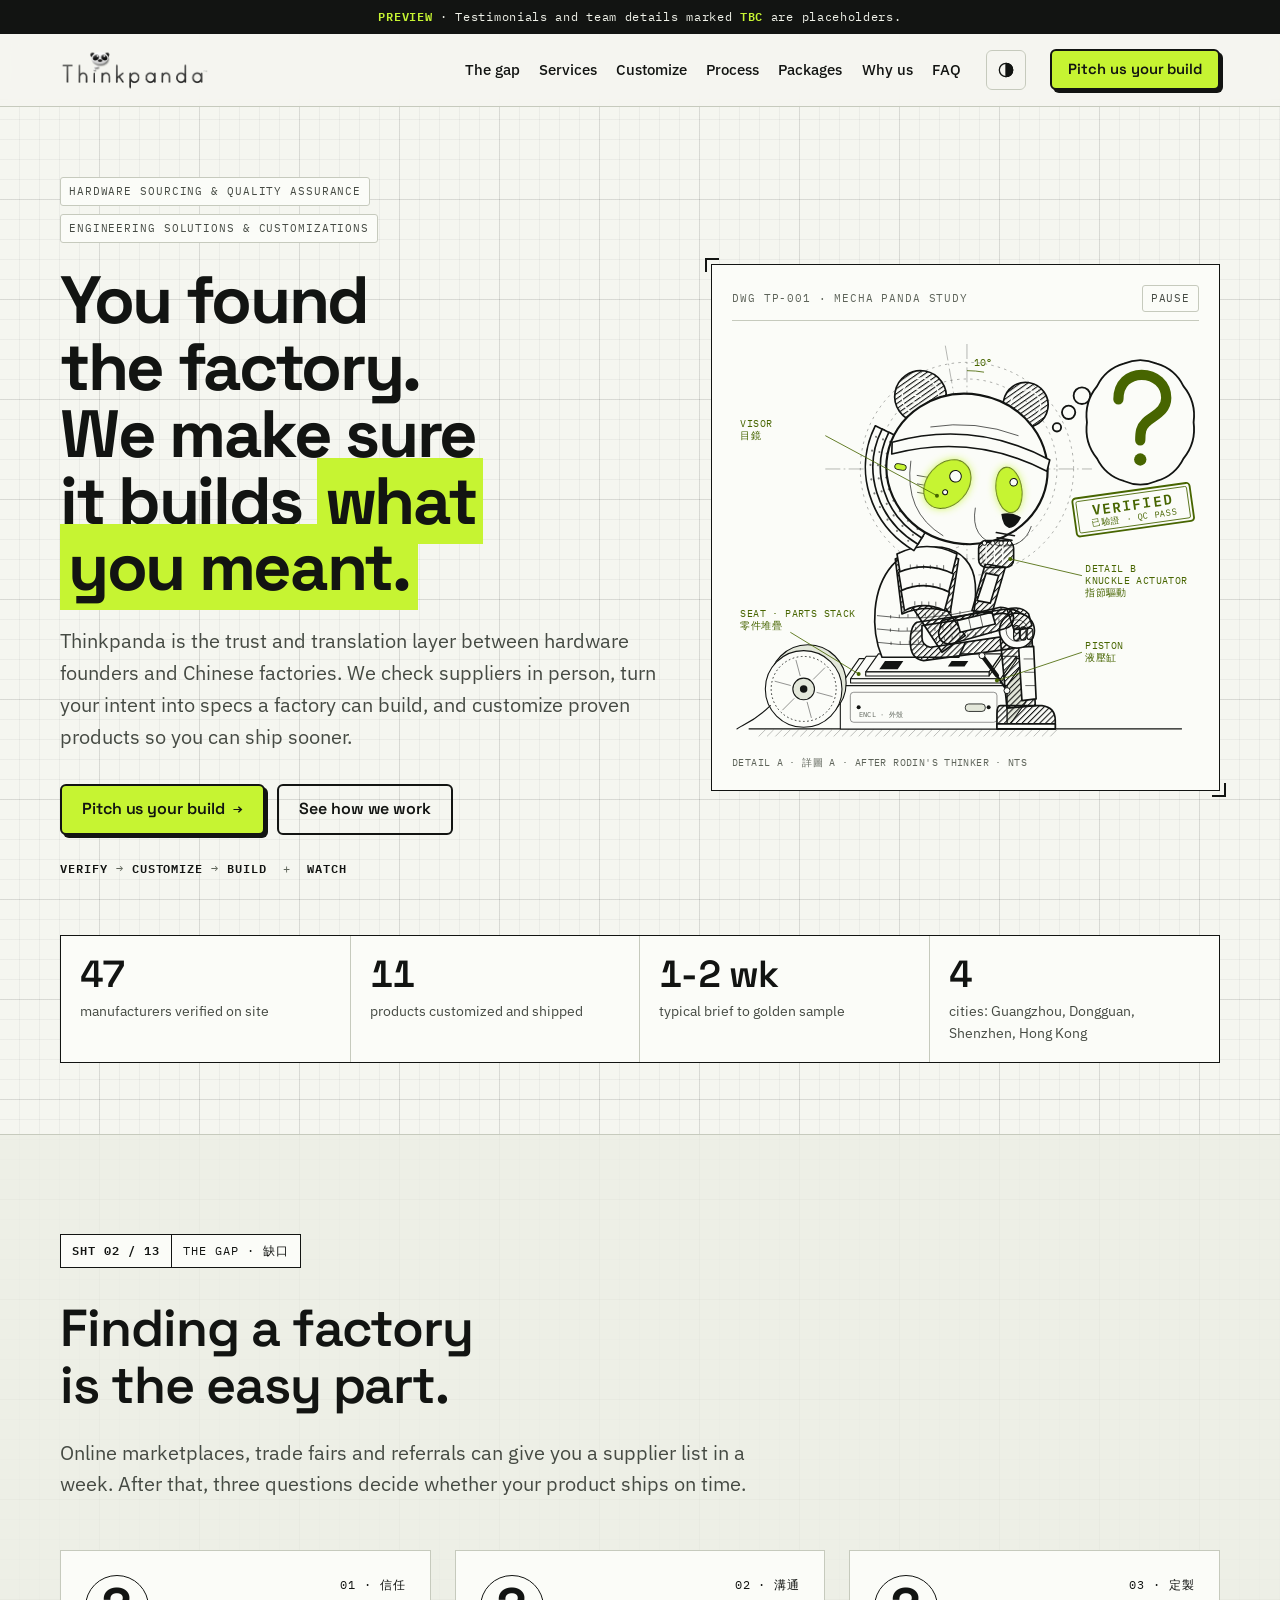
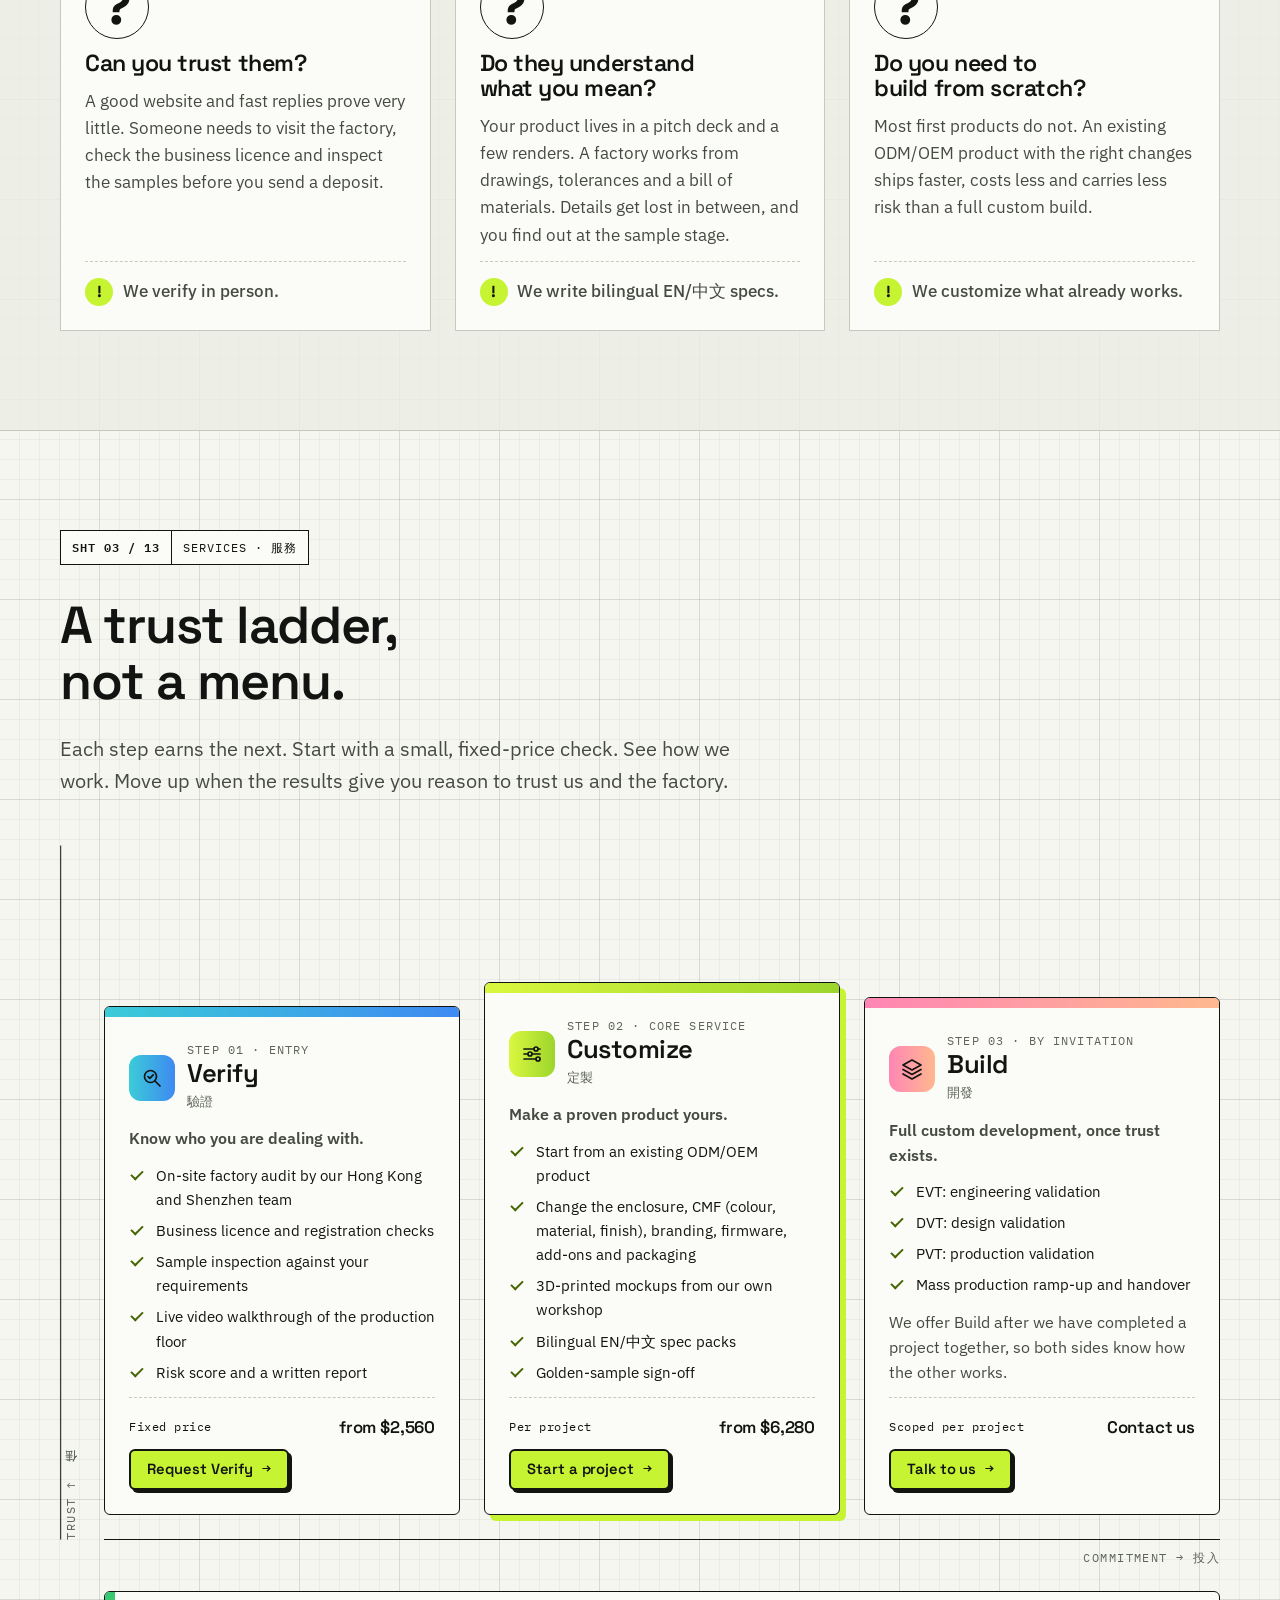
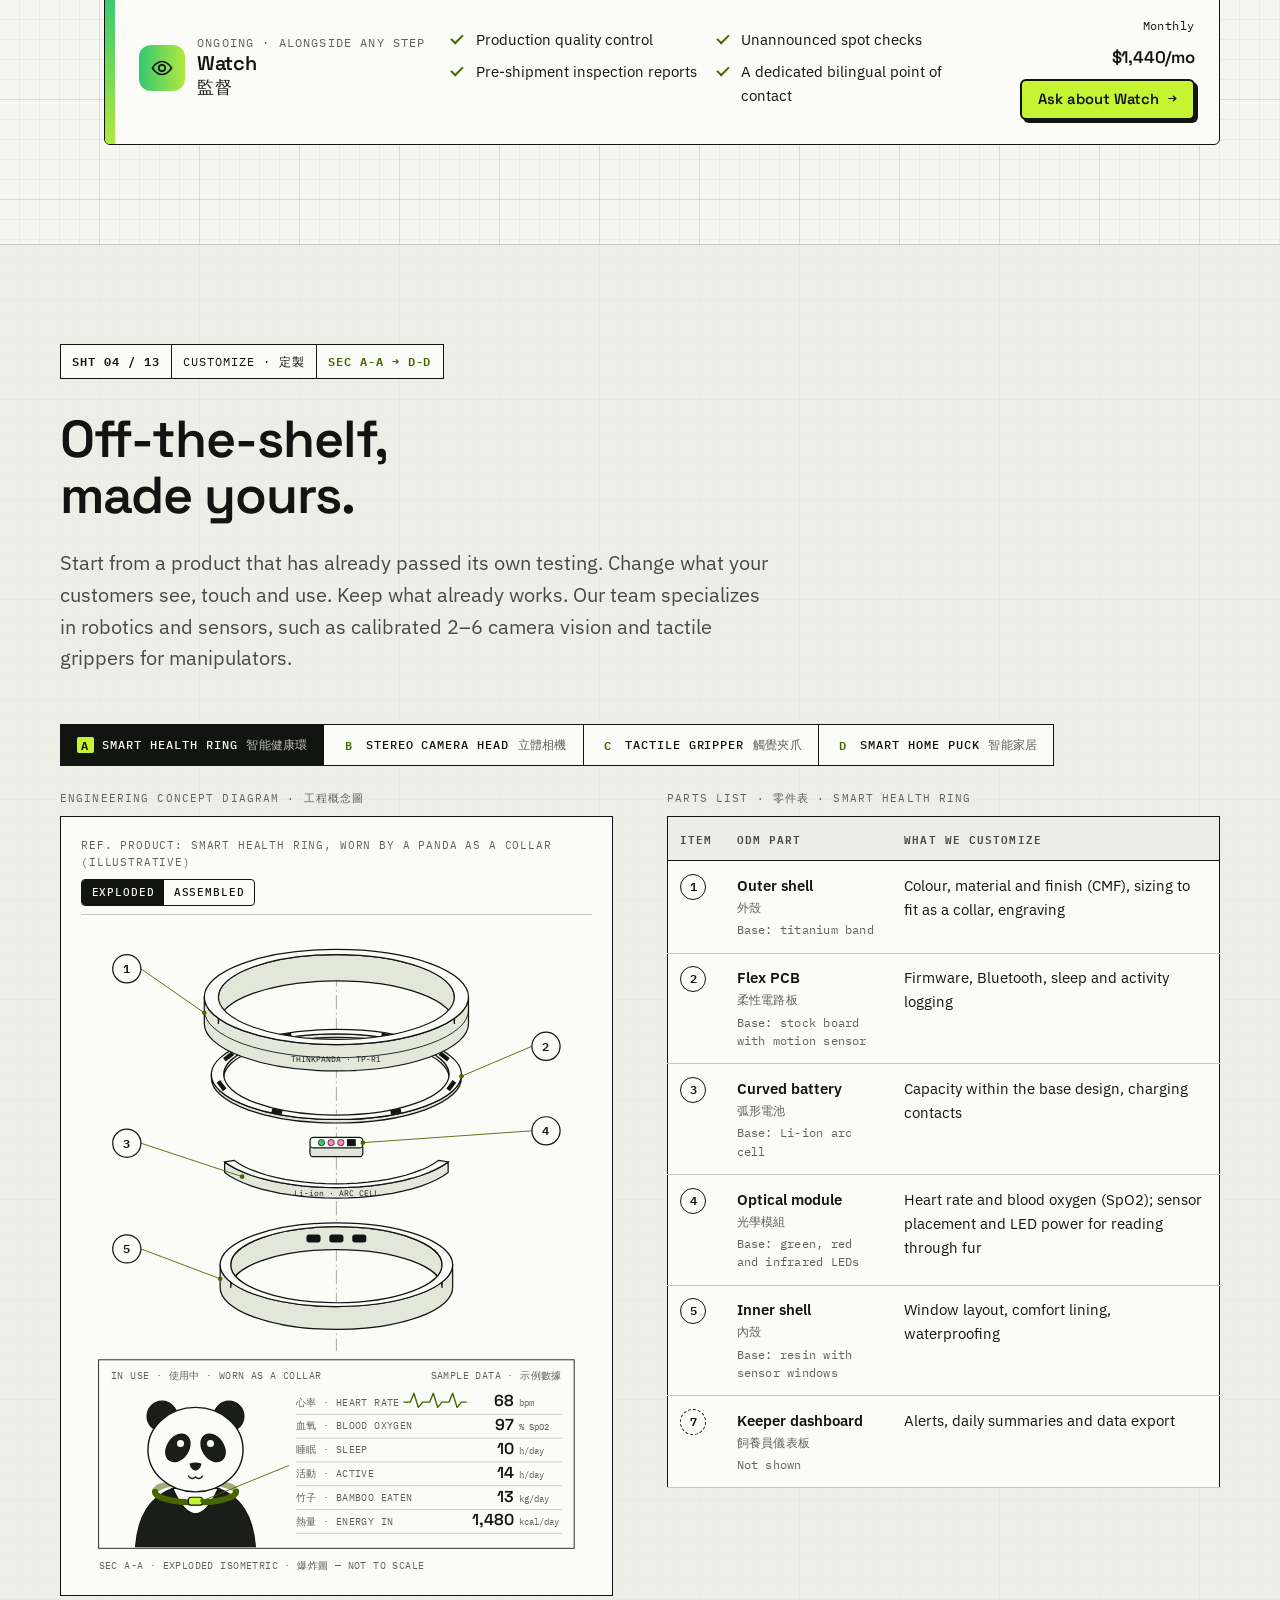
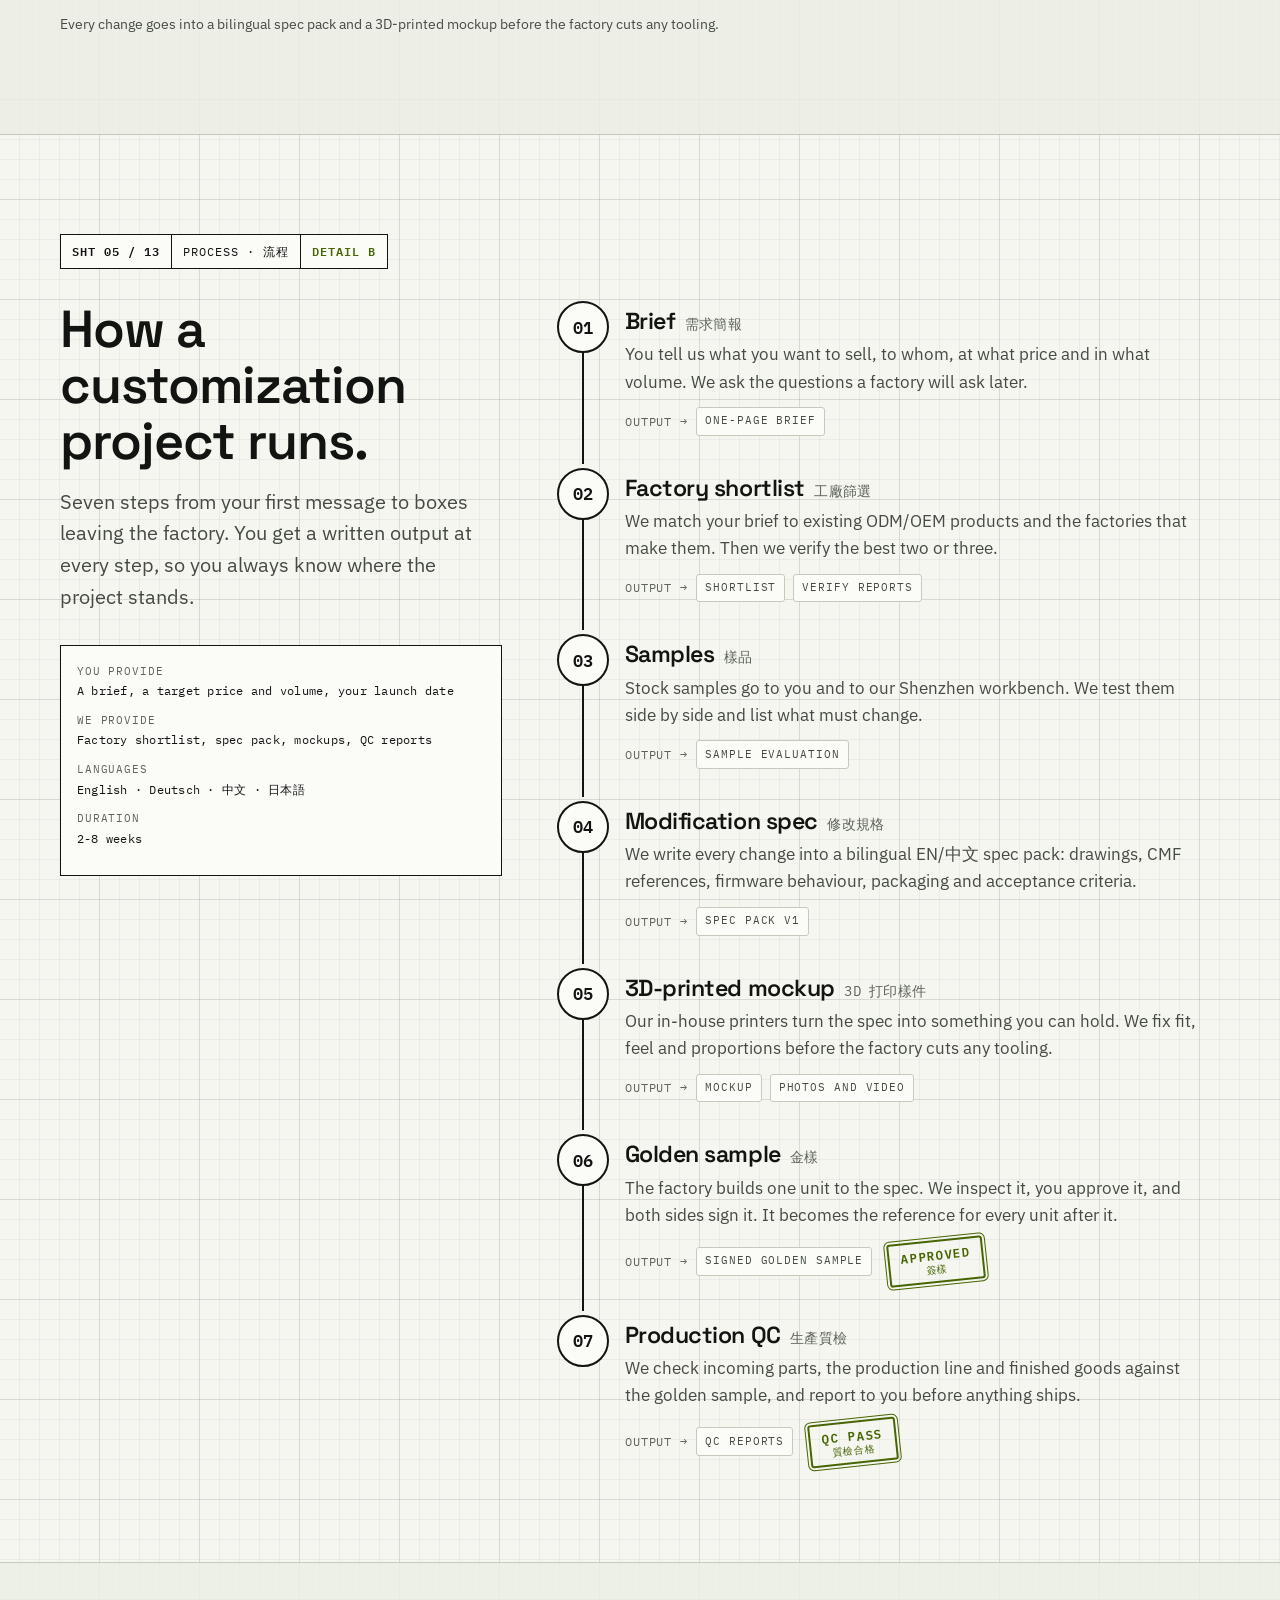
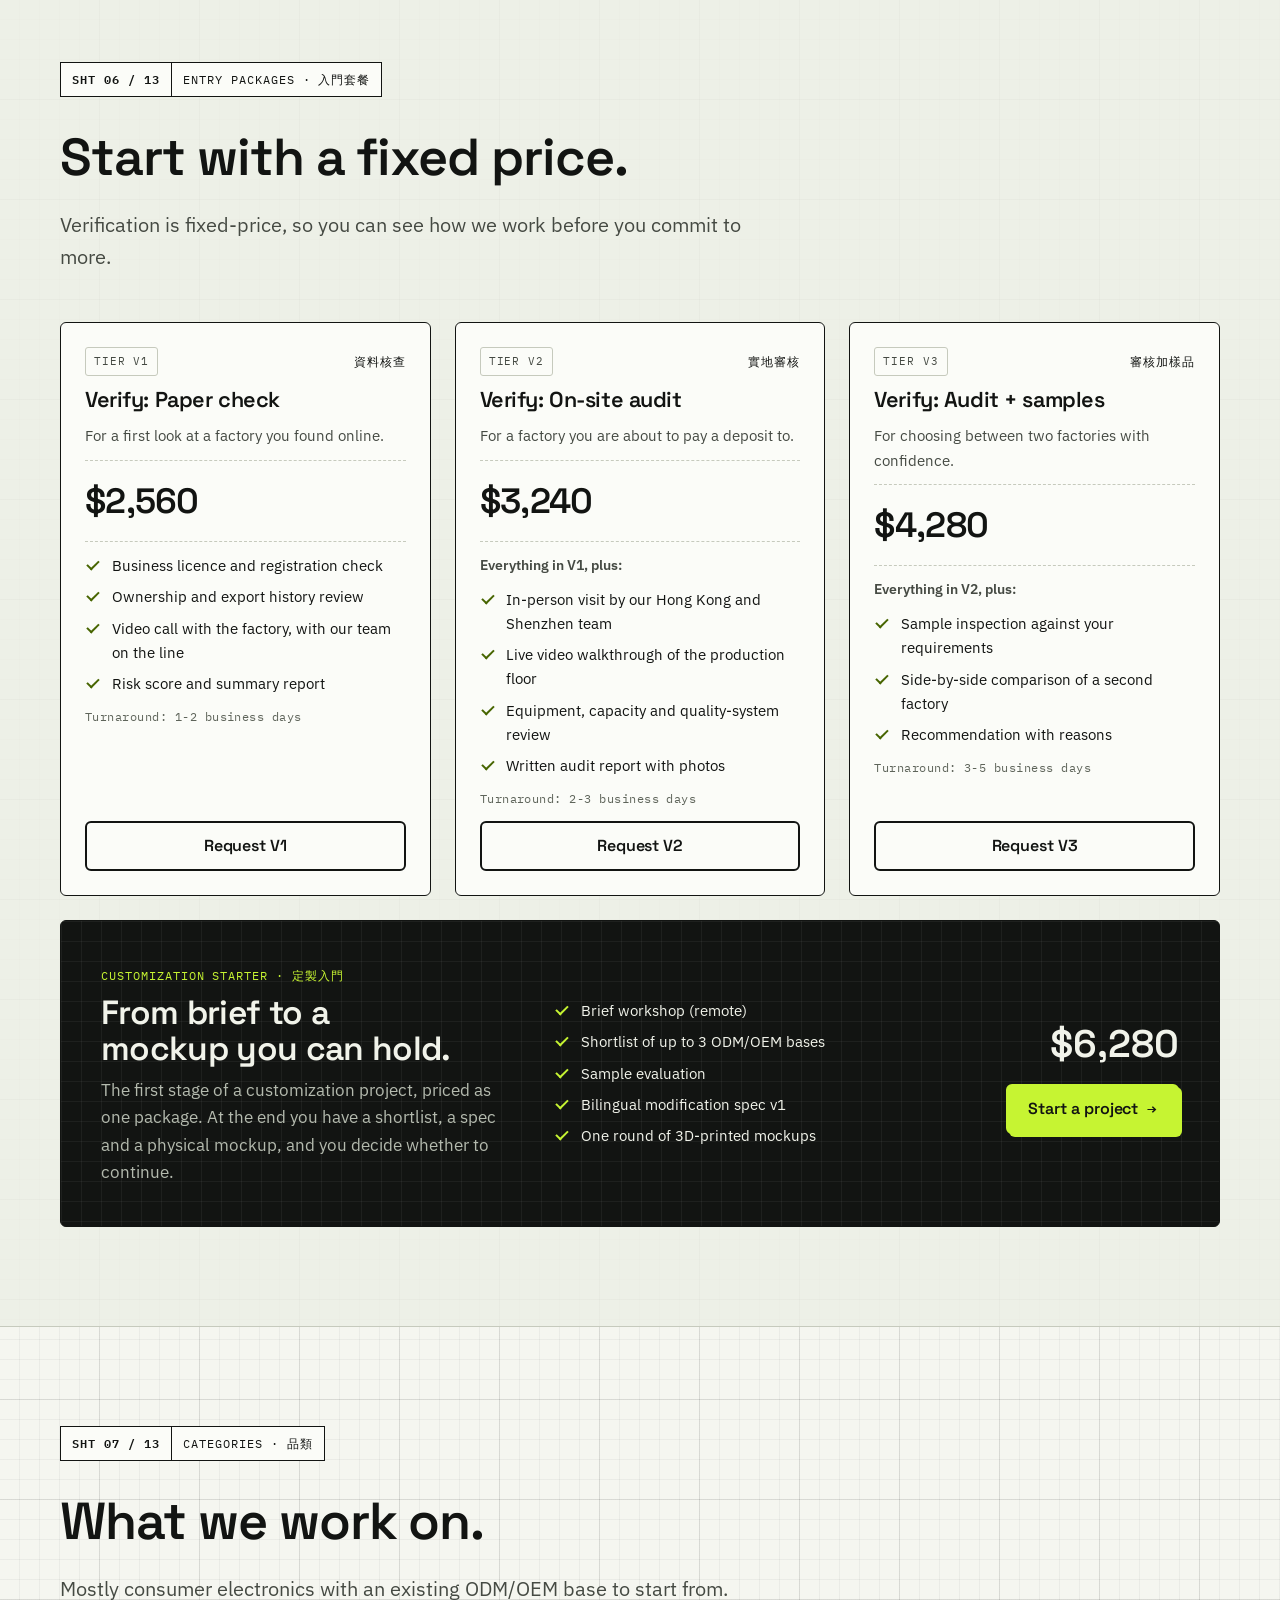
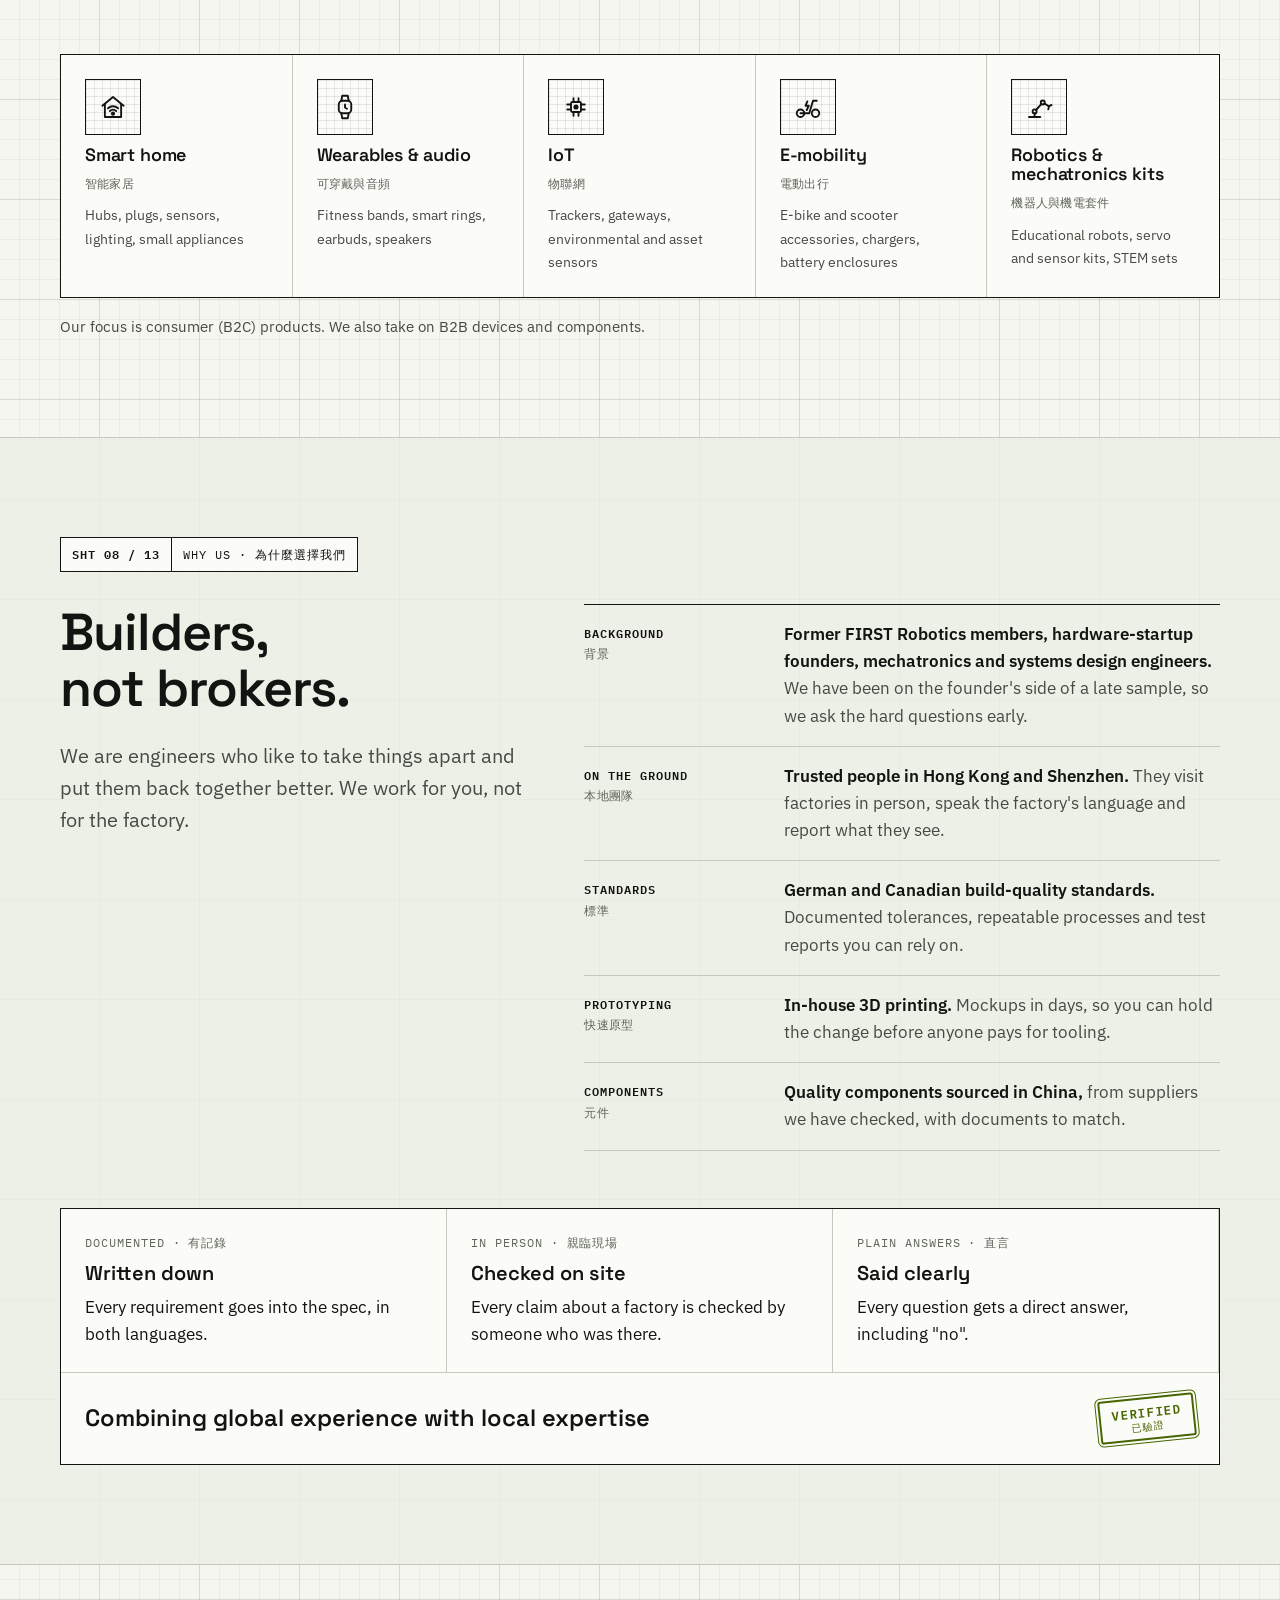
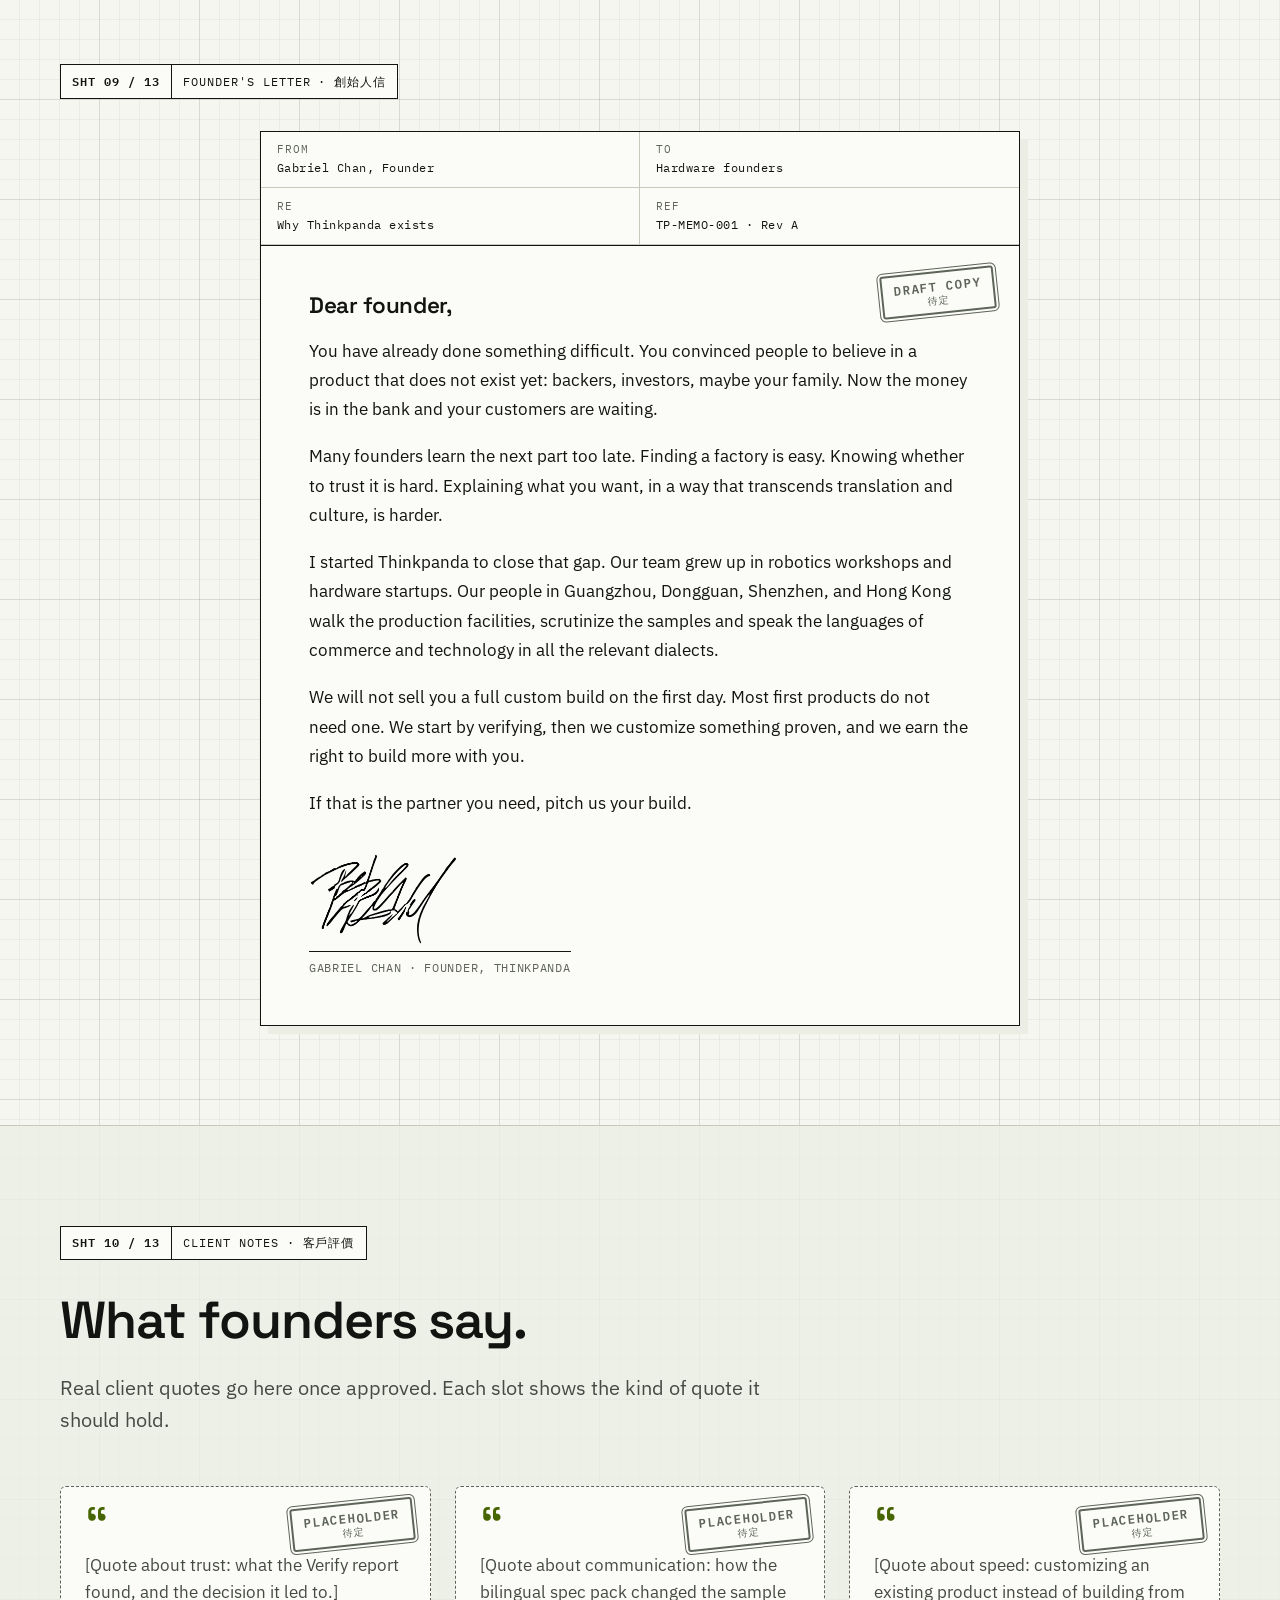
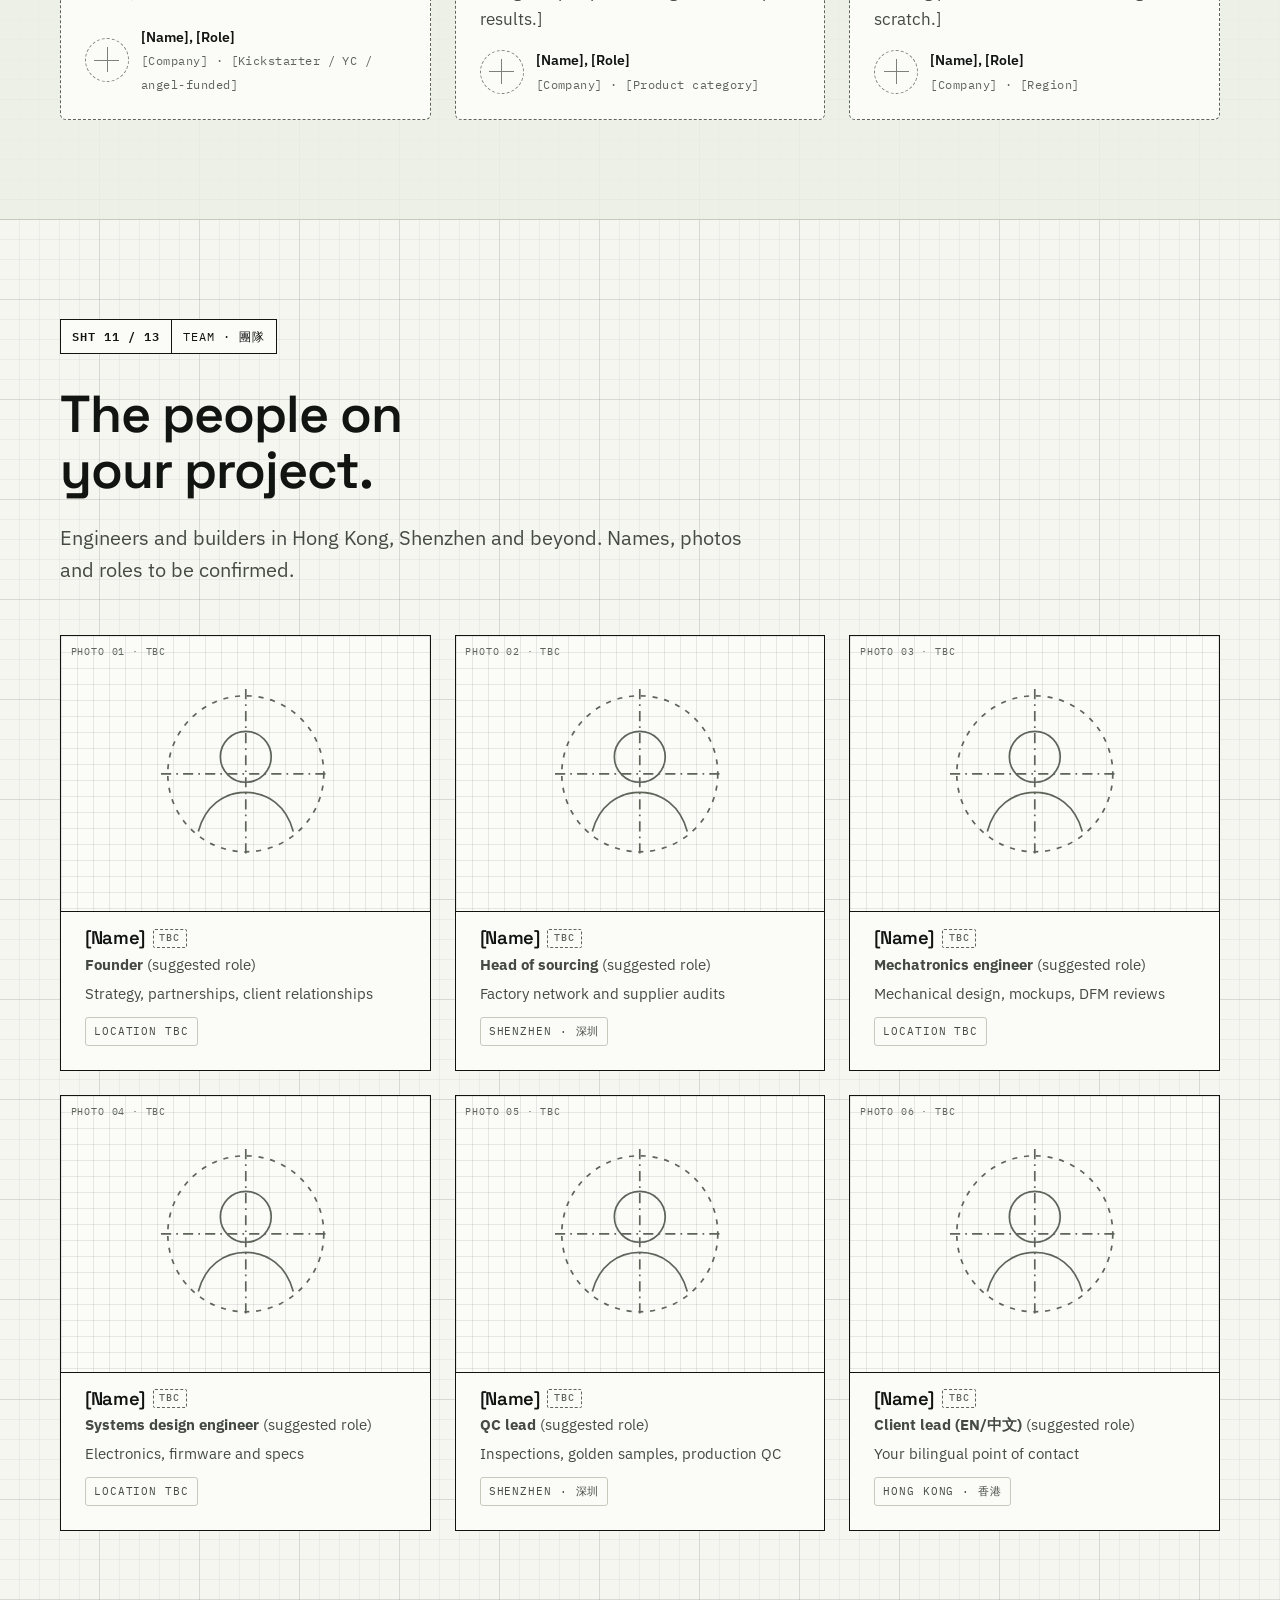
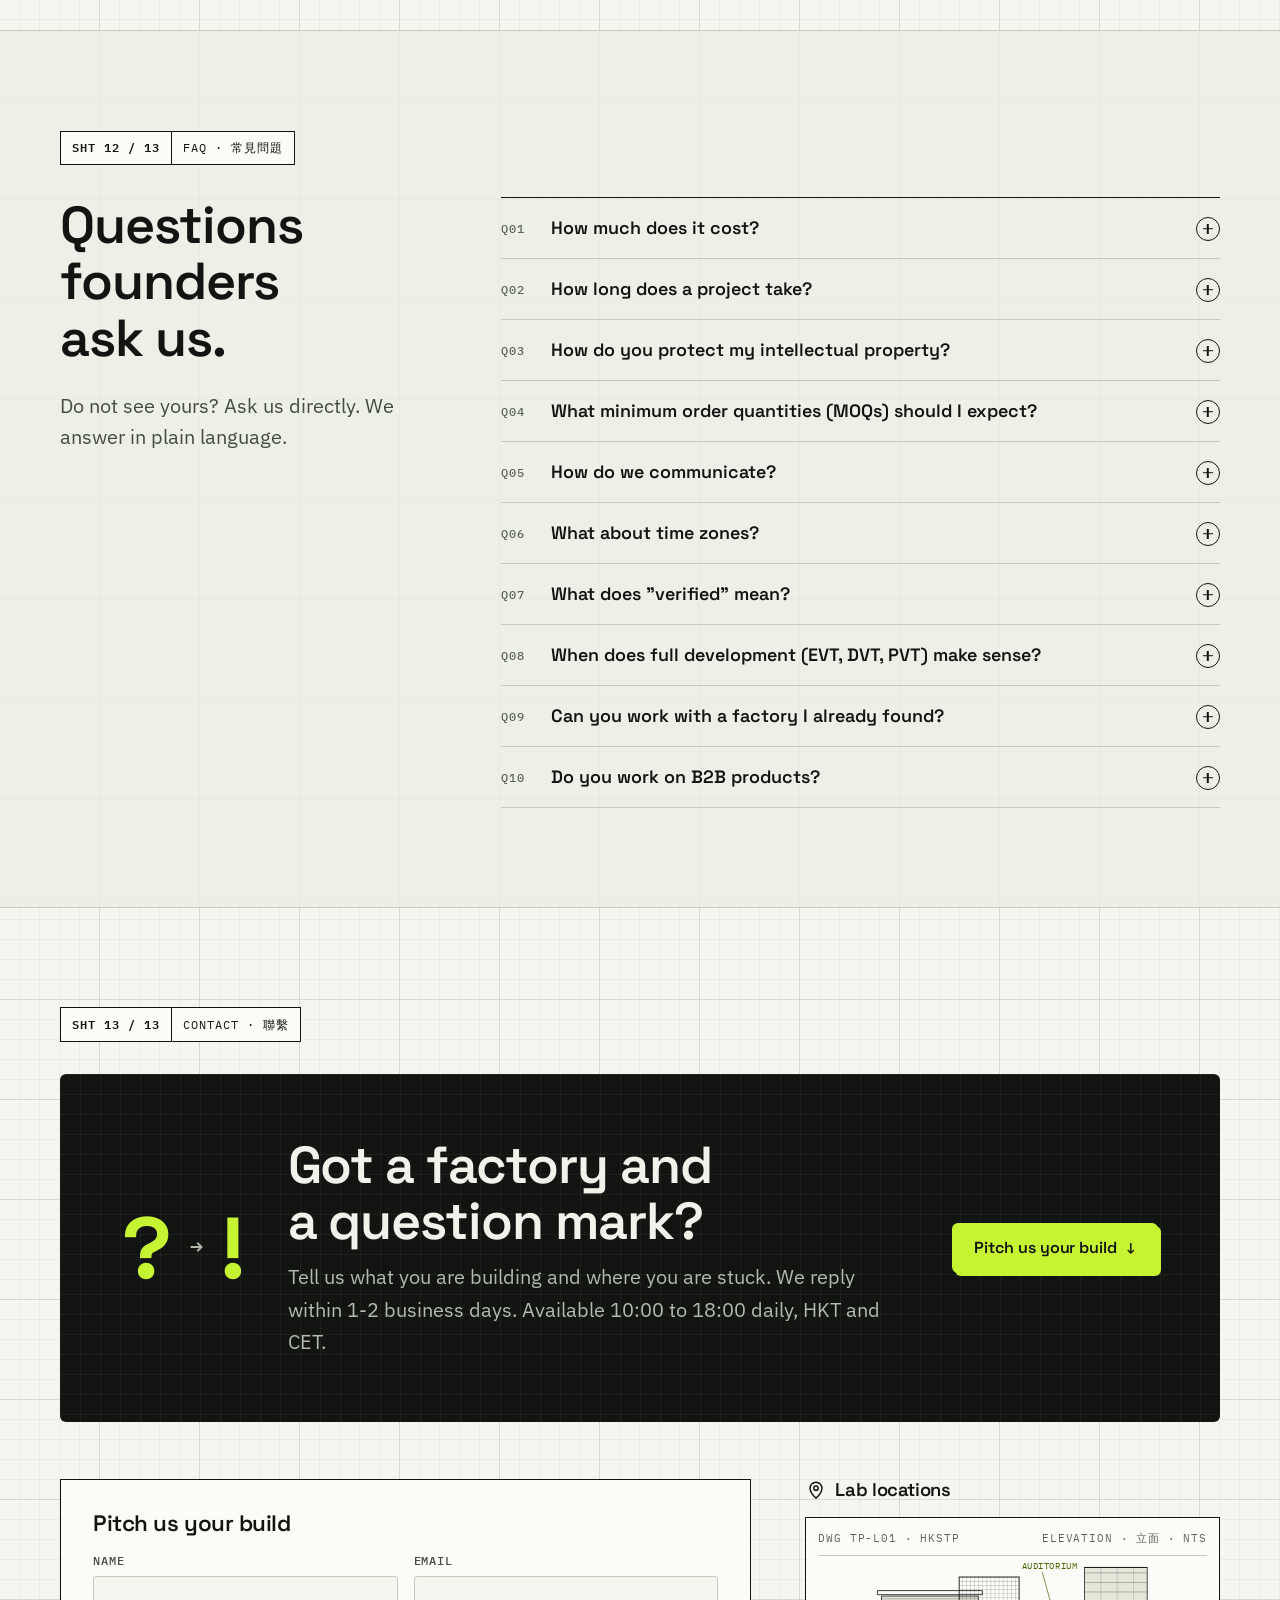
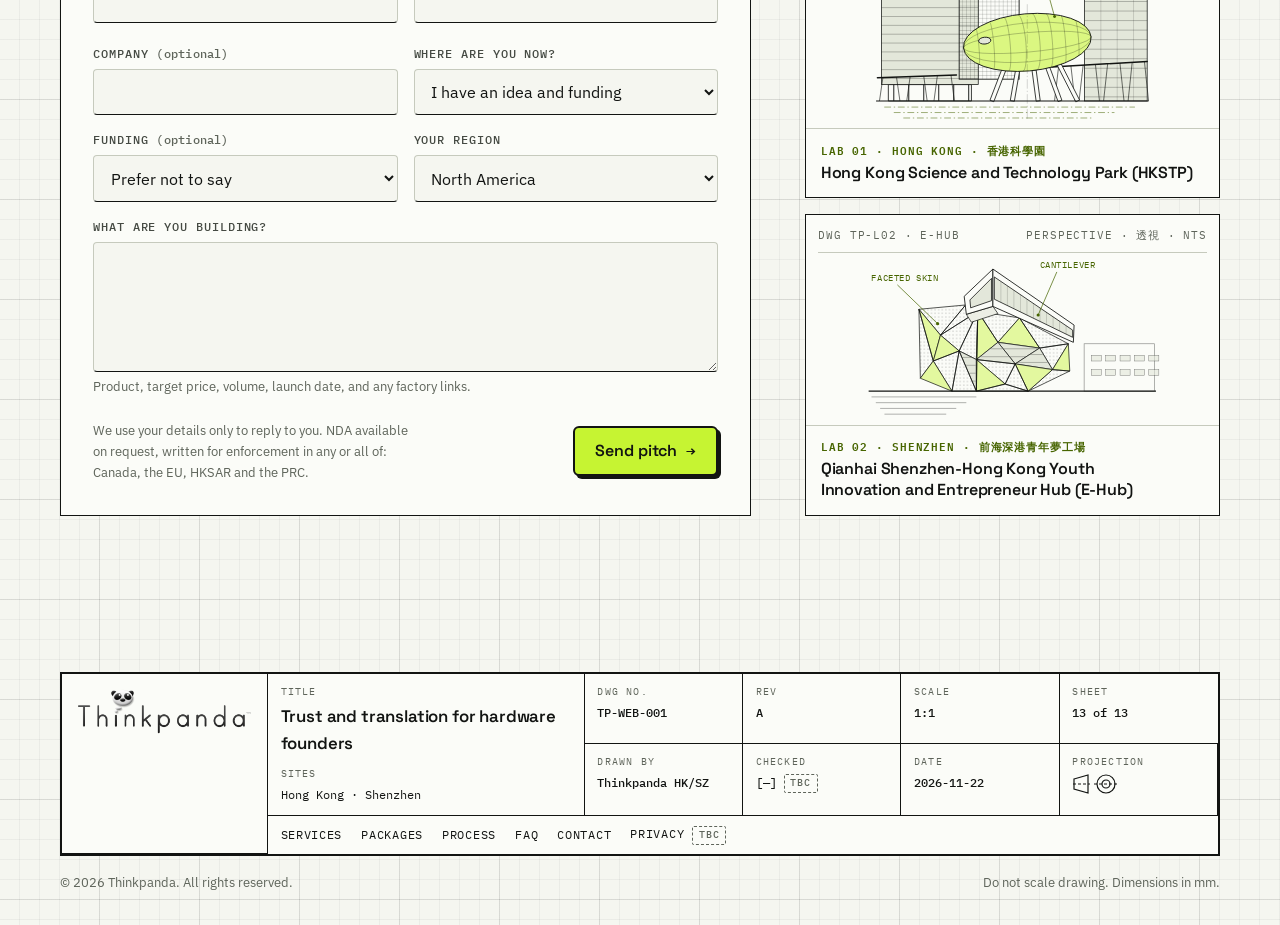
==== index.html @ 30df5c8c "." ====
<!DOCTYPE html>
<html lang="en">
<head>
<meta name="robots" content="noindex, nofollow, noarchive, nosnippet, noimageindex">
<meta name="googlebot" content="noindex, nofollow, noarchive, nosnippet">
<meta name="bingbot" content="noindex, nofollow, noarchive, nosnippet">
<meta charset="utf-8">
<meta name="viewport" content="width=device-width, initial-scale=1">
<title>Thinkpanda Website</title>
<!-- SEO: production <title> → "Thinkpanda · Factory verification and product customization in Shenzhen" -->
<meta name="description" content="Thinkpanda is the trust and translation layer between hardware founders and Chinese factories. We verify suppliers on the ground in Hong Kong and Shenzhen and customize proven ODM/OEM products for your brand.">
<meta name="theme-color" content="#F5F6F0" media="(prefers-color-scheme: light)">
<meta name="theme-color" content="#0E100E" media="(prefers-color-scheme: dark)">
<link rel="canonical" href="https://thinkpanda.example/"><!-- PLACEHOLDER domain -->
<meta property="og:type" content="website">
<meta property="og:site_name" content="Thinkpanda">
<meta property="og:title" content="Thinkpanda · You found the factory. We make sure it builds what you meant.">
<meta property="og:description" content="Factory verification, product customization and production QC from our team in Hong Kong and Shenzhen.">
<meta property="og:url" content="https://thinkpanda.example/"><!-- PLACEHOLDER -->
<meta property="og:image" content="https://thinkpanda.example/og-image.png"><!-- PLACEHOLDER: 1200x630, glossy lime app-icon colourway -->
<meta property="og:image:alt" content="Thinkpanda panda mark with a question mark turning into an exclamation mark">
<meta name="twitter:card" content="summary_large_image">
<link rel="icon" type="image/svg+xml" href="data:image/svg+xml,%3Csvg%20xmlns=%22http://www.w3.org/2000/svg%22%20viewBox=%220%200%2064%2064%22%3E%3Cdefs%3E%3ClinearGradient%20id=%22g%22%20x1=%220%22%20y1=%220%22%20x2=%221%22%20y2=%221%22%3E%3Cstop%20offset=%220%22%20stop-color=%22%23D4F53C%22/%3E%3Cstop%20offset=%221%22%20stop-color=%22%238BCB2A%22/%3E%3C/linearGradient%3E%3CclipPath%20id=%22c%22%3E%3Crect%20width=%2264%22%20height=%2264%22%20rx=%2214%22/%3E%3C/clipPath%3E%3C/defs%3E%3Crect%20width=%2264%22%20height=%2264%22%20rx=%2214%22%20fill=%22url%28%23g%29%22/%3E%3Cg%20clip-path=%22url%28%23c%29%22%3E%3Ccircle%20cx=%2214%22%20cy=%2240%22%20r=%227%22%20fill=%22%23121412%22/%3E%3Ccircle%20cx=%2244%22%20cy=%2240%22%20r=%227%22%20fill=%22%23121412%22/%3E%3Cellipse%20cx=%2229%22%20cy=%2258%22%20rx=%2224%22%20ry=%2220%22%20fill=%22%23fff%22/%3E%3Cellipse%20cx=%2220%22%20cy=%2255%22%20rx=%225%22%20ry=%226.5%22%20transform=%22rotate%2834%2020%2055%29%22%20fill=%22%23121412%22/%3E%3Cellipse%20cx=%2238%22%20cy=%2255%22%20rx=%225%22%20ry=%226.5%22%20transform=%22rotate%28-34%2038%2055%29%22%20fill=%22%23121412%22/%3E%3Ccircle%20cx=%2221.2%22%20cy=%2253%22%20r=%221.8%22%20fill=%22%23fff%22/%3E%3Ccircle%20cx=%2239.2%22%20cy=%2253%22%20r=%221.8%22%20fill=%22%23fff%22/%3E%3Cellipse%20cx=%2229%22%20cy=%2262%22%20rx=%223%22%20ry=%222%22%20fill=%22%23121412%22/%3E%3C/g%3E%3Cpath%20d=%22M45,12%20q0,-6%206,-6%20q6,0%206,6%20q0,4%20-4,6%20q-2,1%20-2,4%22%20fill=%22none%22%20stroke=%22%23121412%22%20stroke-width=%223.6%22%20stroke-linecap=%22round%22/%3E%3Ccircle%20cx=%2251%22%20cy=%2228%22%20r=%222.3%22%20fill=%22%23121412%22/%3E%3C/svg%3E">
<link rel="preconnect" href="https://fonts.googleapis.com">
<link rel="preconnect" href="https://fonts.gstatic.com" crossorigin>
<link href="https://fonts.googleapis.com/css2?family=IBM+Plex+Mono:wght@400;500;600&family=IBM+Plex+Sans:ital,wght@0,400;0,500;0,600;1,400&family=Noto+Sans+SC:wght@400;500&family=Quicksand:wght@300;400;500&family=Space+Grotesk:wght@500;600;700&display=swap" rel="stylesheet">
<script type="application/ld+json">
{"@context":"https://schema.org","@type":"ProfessionalService","name":"Thinkpanda","description":"Factory verification and product customization for hardware founders working with Chinese factories.","areaServed":["North America","Western Europe","Middle East"],"address":[{"@type":"PostalAddress","addressLocality":"Hong Kong"},{"@type":"PostalAddress","addressLocality":"Shenzhen","addressCountry":"CN"}],"url":"https://thinkpanda.example/"}
</script>
<style>
/* Layout idea: the page is a drawing set on grid paper. Each section is a numbered sheet;
   the hero detail drawing and the exploded view are the two signature drawings. */
:root{
  --paper:#F5F6F0; --paper-2:#ECEEE5; --card:#FBFCF8; --fill-2:#E3E7DA;
  --ink:#121412; --ink-2:#454A43; --ink-3:#5E645A; --rule:#C6CABD; --rule-strong:#121412;
  --lime:#C6F432; --lime-ink:#476500; --on-lime:#121412;
  --inv-bg:#121412; --inv-fg:#F1F3EA; --inv-2:#B4BAAE; --inv-accent:#C6F432;
  --grid-minor:rgba(18,20,18,.045); --grid-major:rgba(18,20,18,.085);
  --blue-a:#3BCBD8; --blue-b:#3E8AF2; --pink-a:#FF86B4; --pink-b:#FFB88E;
  --limec-a:#DAF73F; --limec-b:#9CD52C; --green-a:#34C873; --green-b:#B2E83E;
  --font-wm:"Quicksand","Varela Round",ui-rounded,system-ui,sans-serif;
  --font-display:"Space Grotesk","Helvetica Neue",Arial,"Noto Sans TC",sans-serif;
  --font-body:"IBM Plex Sans","Helvetica Neue",Arial,"Noto Sans TC","PingFang TC","Microsoft YaHei",sans-serif;
  --font-mono:"IBM Plex Mono",ui-monospace,"SFMono-Regular",Menlo,Consolas,"Noto Sans TC","PingFang TC",monospace;
  --s-1:.25rem; --s-2:.5rem; --s-3:.75rem; --s-4:1rem; --s-5:1.5rem; --s-6:2rem; --s-7:3rem; --s-8:4.5rem; --s-9:6.5rem;
  --maxw:1240px; --gutter:clamp(16px,4vw,40px); --radius:6px;
  --t-display:clamp(2.4rem,1.3rem + 3.6vw,4.25rem);
  --t-h2:clamp(2rem,1.3rem + 2.6vw,3.25rem);
  --t-h3:clamp(1.2rem,1.05rem + .5vw,1.45rem);
  --t-lead:clamp(1.08rem,1rem + .35vw,1.28rem);
  --t-body:1.0625rem; --t-small:.9rem; --t-mono:.75rem;
  color-scheme:light;
}
@media (prefers-color-scheme:dark){
  :root:not([data-theme="light"]){
    --paper:#0E100E; --paper-2:#131613; --card:#171A16; --fill-2:#21251F;
    --ink:#ECEFE5; --ink-2:#B3B9AD; --ink-3:#9AA195; --rule:#30352E; --rule-strong:#ECEFE5;
    --lime-ink:#C6F432; --inv-bg:#1B2019; --inv-fg:#ECEFE5; --inv-2:#B3B9AD;
    --grid-minor:rgba(236,239,229,.035); --grid-major:rgba(236,239,229,.07);
    color-scheme:dark;
  }
}
:root[data-theme="dark"]{
  --paper:#0E100E; --paper-2:#131613; --card:#171A16; --fill-2:#21251F;
  --ink:#ECEFE5; --ink-2:#B3B9AD; --ink-3:#9AA195; --rule:#30352E; --rule-strong:#ECEFE5;
  --lime-ink:#C6F432; --inv-bg:#1B2019; --inv-fg:#ECEFE5; --inv-2:#B3B9AD;
  --grid-minor:rgba(236,239,229,.035); --grid-major:rgba(236,239,229,.07);
  color-scheme:dark;
}

*,*::before,*::after{box-sizing:border-box}
html{-webkit-text-size-adjust:100%}
@media (prefers-reduced-motion:no-preference){html{scroll-behavior:smooth}}
body{
  margin:0; background-color:var(--paper); color:var(--ink);
  font:400 var(--t-body)/1.6 var(--font-body);
  background-image:
    linear-gradient(var(--grid-major) 1px,transparent 1px),
    linear-gradient(90deg,var(--grid-major) 1px,transparent 1px),
    linear-gradient(var(--grid-minor) 1px,transparent 1px),
    linear-gradient(90deg,var(--grid-minor) 1px,transparent 1px);
  background-size:100px 100px,100px 100px,20px 20px,20px 20px;
  background-position:-1px -1px;
}
img,svg{max-width:100%}
a{color:inherit}
h1,h2,h3,h4{font-family:var(--font-display);font-weight:600;line-height:1.08;letter-spacing:-.02em;margin:0;text-wrap:balance}
p{margin:0}
.zh{font-family:var(--font-mono);font-weight:400;letter-spacing:.02em}
.mono{font-family:var(--font-mono);font-size:var(--t-mono);letter-spacing:.08em;text-transform:uppercase}
.wrap{max-width:var(--maxw);margin-inline:auto;padding-inline:var(--gutter)}
.sr-only{position:absolute;width:1px;height:1px;padding:0;margin:-1px;overflow:hidden;clip:rect(0 0 0 0);white-space:nowrap;border:0}
:focus-visible{outline:2px solid var(--ink);outline-offset:3px;box-shadow:0 0 0 6px color-mix(in srgb,var(--lime) 70%,transparent);border-radius:2px}
.skip{position:absolute;left:var(--gutter);top:-60px;z-index:100;background:var(--lime);color:var(--on-lime);padding:.6rem 1rem;font-weight:600;text-decoration:none;border:2px solid var(--ink)}
.skip:focus{top:8px}

/* ---------- notice + header ---------- */
.notice{background:var(--inv-bg);color:var(--inv-fg);font-family:var(--font-mono);font-size:.72rem;letter-spacing:.06em;text-align:center;padding:.45rem var(--gutter)}
.notice b{color:var(--inv-accent);font-weight:600}
.site-head{position:sticky;top:0;z-index:50;background:color-mix(in srgb,var(--paper) 90%,transparent);backdrop-filter:blur(8px);-webkit-backdrop-filter:blur(8px);border-bottom:1px solid var(--rule)}
.head-row{display:flex;align-items:center;gap:var(--s-5);min-height:72px}
.brand{display:inline-flex;align-items:center;text-decoration:none;color:var(--ink);padding-top:0}
.wm{font-family:var(--font-wm);font-weight:400;font-size:1.4rem;letter-spacing:.16em;line-height:1}
.wm-hi{position:relative;display:inline-block}
.wm-hi .mark{position:absolute;left:50%;bottom:100%;width:26px;transform:translate(-46%,1px);color:var(--ink)}
.wm sup{font-size:.45em;letter-spacing:0;vertical-align:top;margin-left:.1em;position:relative;top:-.2em}
.mk-head{fill:var(--paper);stroke:currentColor;stroke-width:2.6}
.mk-hi{fill:var(--paper)}
.nav{margin-left:auto;display:flex;align-items:center;gap:var(--s-5)}
.nav-list{display:flex;gap:var(--s-4);list-style:none;margin:0;padding:0}
.nav-list a{font-size:.92rem;font-weight:500;text-decoration:none;padding:.4rem .1rem;border-bottom:2px solid transparent}
.nav-list a:hover{border-bottom-color:var(--lime-ink)}
.icon-btn{display:inline-grid;place-items:center;width:40px;height:40px;border:1px solid var(--rule);background:transparent;color:var(--ink);border-radius:var(--radius);cursor:pointer}
.icon-btn:hover{border-color:var(--ink)}
.icon-btn svg{width:20px;height:20px;fill:none;stroke:currentColor;stroke-width:1.6;stroke-linecap:round;stroke-linejoin:round}
.menu-btn{display:none}
@media (max-width:1080px){
  .nav-list{display:none}
  .menu-btn{display:inline-grid}
  .nav-list.open{display:flex;flex-direction:column;position:absolute;left:0;right:0;top:100%;background:var(--paper);border-bottom:1px solid var(--rule);padding:var(--s-4) var(--gutter) var(--s-5);gap:0}
  .nav-list.open a{display:block;padding:.75rem 0;border-bottom:1px solid var(--rule);font-size:1.05rem}
}
@media (max-width:560px){.site-head .head-cta{display:none}}

/* ---------- buttons, tags, stamps ---------- */
.btn{display:inline-flex;align-items:center;gap:.55rem;font:600 1rem/1 var(--font-display);letter-spacing:-.005em;padding:.95rem 1.25rem;border:2px solid var(--ink);border-radius:var(--radius);text-decoration:none;cursor:pointer;transition:transform .15s ease,box-shadow .15s ease;white-space:nowrap}
.btn-primary{background:var(--lime);color:var(--on-lime);border-color:var(--on-lime);box-shadow:3px 3px 0 var(--ink)}
.btn-primary:hover{transform:translate(-1px,-1px);box-shadow:5px 5px 0 var(--ink)}
.btn-primary:active{transform:translate(2px,2px);box-shadow:1px 1px 0 var(--ink)}
.btn-ghost{background:transparent;color:var(--ink)}
.btn-ghost:hover{background:var(--paper-2)}
.btn-sm{padding:.7rem 1rem;font-size:.92rem}
.btn .arr{font-family:var(--font-mono);font-weight:500}
.tag{display:inline-flex;align-items:center;gap:.4rem;font-family:var(--font-mono);font-size:.7rem;letter-spacing:.08em;text-transform:uppercase;padding:.28rem .5rem;border:1px solid var(--rule);border-radius:3px;color:var(--ink-2);background:var(--card)}
.tbc{display:inline-block;font-family:var(--font-mono);font-size:.62rem;font-weight:500;letter-spacing:.1em;text-transform:uppercase;padding:.12rem .35rem;border:1px dashed currentColor;border-radius:2px;color:var(--ink-3);vertical-align:middle;line-height:1.3;white-space:nowrap}
.stamp{display:inline-flex;flex-direction:column;align-items:center;gap:.1rem;padding:.35rem .7rem;border:2px solid var(--lime-ink);outline:1px solid var(--lime-ink);outline-offset:2px;border-radius:3px;color:var(--lime-ink);font-family:var(--font-mono);font-weight:600;font-size:.78rem;letter-spacing:.14em;text-transform:uppercase;transform:rotate(-6deg);line-height:1.15;background:transparent}
.stamp small{font-size:.62rem;letter-spacing:.08em;font-weight:500}
.stamp.ph{color:var(--ink-3);border-color:var(--ink-3);outline-color:var(--ink-3)}

/* ---------- sheets (sections) ---------- */
.sheet{padding-block:clamp(4rem,3rem + 4vw,7rem);scroll-margin-top:72px;position:relative}
.sheet.alt{background:color-mix(in srgb,var(--paper-2) 82%,transparent);border-block:1px solid var(--rule)}
.sheet-head{display:flex;align-items:stretch;gap:0;margin-bottom:var(--s-6);font-family:var(--font-mono);font-size:var(--t-mono);letter-spacing:.08em;text-transform:uppercase;border:1px solid var(--rule-strong);width:max-content;max-width:100%;background:var(--card)}
.sheet-head > span{padding:.42rem .7rem;display:flex;align-items:center;gap:.5rem}
.sheet-head .sht{border-right:1px solid var(--rule-strong);font-weight:600}
.sheet-head .sec{color:var(--lime-ink);font-weight:600;border-left:1px solid var(--rule-strong)}
.sec-title{font-size:var(--t-h2);max-width:18ch}
.sec-lead{font-size:var(--t-lead);color:var(--ink-2);max-width:60ch;margin-top:var(--s-4);line-height:1.55}
.sec-intro{display:grid;gap:var(--s-2);margin-bottom:clamp(2rem,1.5rem + 2vw,3.5rem)}

/* ---------- hero ---------- */
.hero{padding-top:clamp(2.5rem,2rem + 3vw,5rem);padding-bottom:clamp(3rem,2rem + 3vw,5rem)}
.hero-grid{display:grid;grid-template-columns:minmax(0,1.08fr) minmax(0,.92fr);gap:clamp(1.5rem,1rem + 3vw,4rem);align-items:center}
.hero-eyebrow{display:flex;flex-wrap:wrap;gap:.5rem;margin-bottom:var(--s-5)}
.hero h1{font-size:var(--t-display);font-weight:700;letter-spacing:-.035em;line-height:1.0}
.hero h1 .l2{display:block;color:var(--ink)}
.hero h1 mark{background:var(--lime);color:var(--on-lime);-webkit-box-decoration-break:clone;box-decoration-break:clone;padding:0 .12em}
.hero-sub{font-size:var(--t-lead);color:var(--ink-2);max-width:54ch;margin-top:var(--s-5);line-height:1.55}
.hero-cta{display:flex;flex-wrap:wrap;gap:var(--s-3);margin-top:var(--s-6)}
.ladder-mini{margin-top:var(--s-5);font-family:var(--font-mono);font-size:.75rem;letter-spacing:.08em;color:var(--ink-3);text-transform:uppercase}
.ladder-mini b{color:var(--ink);font-weight:600}
.hero-art-wrap{position:relative;border:1px solid var(--rule-strong);background:var(--card);padding:clamp(.75rem,.5rem + 1vw,1.25rem)}
.hero-art-wrap::before,.hero-art-wrap::after{content:"";position:absolute;width:14px;height:14px;border:2px solid var(--ink)}
.hero-art-wrap::before{top:-7px;left:-7px;border-right:0;border-bottom:0}
.hero-art-wrap::after{bottom:-7px;right:-7px;border-left:0;border-top:0}
.art-bar{display:flex;justify-content:space-between;align-items:center;gap:.5rem;font-family:var(--font-mono);font-size:.66rem;letter-spacing:.08em;color:var(--ink-3);text-transform:uppercase;border-bottom:1px solid var(--rule);padding-bottom:.5rem;margin-bottom:.5rem}
.replay{font:inherit;color:var(--ink-2);background:none;border:1px solid var(--rule);border-radius:3px;padding:.25rem .5rem;cursor:pointer;text-transform:uppercase;letter-spacing:.08em}
.replay:hover{border-color:var(--ink);color:var(--ink)}
.hero-art{display:block;width:100%;height:auto;color:var(--ink);overflow:visible}
.hero-art .axis{fill:none;stroke:var(--ink);stroke-width:.9;stroke-dasharray:18 4 2 4;opacity:.4}
.hero-art .faint{fill:none;stroke:var(--ink);stroke-width:1;stroke-dasharray:4 5;opacity:.35}
.hero-art .c-dash{fill:none;stroke:var(--ink);stroke-width:1;stroke-dasharray:3 5;opacity:.4}
.hero-art .arc-dim{fill:none;stroke:var(--lime-ink);stroke-width:1}
.hero-art .ground{stroke:var(--ink);stroke-width:1.6}
.hero-art .ground-h{stroke:var(--ink);stroke-width:.8;opacity:.4}
.hero-art .pt-face{fill:var(--card);stroke:var(--ink);stroke-width:1.3;stroke-linejoin:round}
.hero-art .pt-side{fill:var(--fill-2);stroke:var(--ink);stroke-width:1.3;stroke-linejoin:round}
.hero-art .pt-detail{fill:none;stroke:var(--ink);stroke-width:.9;opacity:.6}
.hero-art .pt-ring{fill:none;stroke:var(--ink);stroke-width:1;stroke-dasharray:2 3}
.hero-art .pt-port{fill:var(--fill-2);stroke:var(--ink);stroke-width:1}
.hero-art .pt-hole,.hero-art .pt-chip{fill:var(--ink)}
.hero-art .pt-tape{fill:none;stroke:var(--ink);stroke-width:1.4;stroke-linecap:round}
.hero-art .plate{fill:var(--card);stroke:var(--ink);stroke-width:2;stroke-linejoin:round}
.hero-art .head-shell{stroke-width:2.6}
.hero-art .ink-hatch{fill:url(#hatchHero);stroke:var(--ink);stroke-width:2;stroke-linejoin:round}
.hero-art .seam{fill:none;stroke:var(--ink);stroke-width:1.1;opacity:.7}
.hero-art .seam-light{fill:none;stroke:var(--card);stroke-width:1.6}
.hero-art .lace{stroke:var(--ink);stroke-width:1.2;opacity:.6}
.hero-art .lace-dot{fill:var(--ink);opacity:.55}
.hero-art .joint{fill:var(--card);stroke:var(--ink);stroke-width:1.2}
.hero-art .finger{fill:url(#hatchHero);stroke:var(--ink);stroke-width:1.4}
.hero-art .piston-cyl{stroke:var(--ink);stroke-width:5;stroke-linecap:round}
.hero-art .piston-rod{stroke:var(--ink);stroke-width:2.4;stroke-linecap:round}
.hero-art .visor ellipse{fill:url(#hatchHero);stroke:var(--ink);stroke-width:2}
.hero-art .visor-glow ellipse{fill:var(--lime)}
.hero-art .hi{fill:var(--card);stroke:var(--ink);stroke-width:1.2}
.hero-art .nose{fill:var(--ink)}
.hero-art .grille{fill:none;stroke:var(--ink);stroke-width:2;stroke-linecap:round}
.hero-art .status{fill:var(--lime);stroke:#121412;stroke-width:1}
.hero-art .bub,.hero-art .cloud{fill:var(--card);stroke:var(--ink);stroke-width:2.2}
.hero-art .sparks{opacity:0}
.hero-art .sparks line{stroke:var(--lime-ink);stroke-width:2.4;stroke-linecap:round}
.hero-art .q-path{fill:none;stroke:var(--lime-ink);stroke-width:15;stroke-linecap:round;stroke-linejoin:round}
.hero-art .q-dot{fill:var(--lime-ink)}
.hero-art .dim line{stroke:var(--lime-ink);stroke-width:1;fill:none}
.hero-art .dim .dot{fill:var(--lime-ink)}
.hero-art text{font-family:var(--font-mono);font-size:12px;fill:var(--lime-ink);letter-spacing:.04em}
.hero-art .lbl{fill:var(--ink-3);font-size:11.5px}
.hero-art .pt-txt{font-size:9px;fill:var(--ink-3)}
.hero-art .stamp-svg rect{fill:none;stroke:var(--lime-ink);stroke-width:2.2}
.hero-art .stamp-svg rect + rect{stroke-width:1}
.hero-art .stamp-svg .st1{font-size:17px;font-weight:600;letter-spacing:.16em}
.hero-art .stamp-svg .st2{font-size:10.5px;letter-spacing:.08em}
.hero-art .spin,.hero-art .bub,.hero-art .cloud,.hero-art .sparks,.hero-art .qwrap,.hero-art .stamp-in{transform-box:fill-box;transform-origin:center}
.hero-art .nod{transform-box:view-box;transform-origin:270px 252px}
.stats{display:grid;grid-template-columns:repeat(4,minmax(0,1fr));border:1px solid var(--rule-strong);background:var(--card);margin-top:clamp(2.5rem,2rem + 2vw,4rem)}
.stat{padding:1.1rem 1.2rem;border-right:1px solid var(--rule)}
.stat:last-child{border-right:0}
.stat-n{font-family:var(--font-display);font-weight:600;font-size:clamp(1.8rem,1.4rem + 1.2vw,2.5rem);letter-spacing:-.02em;font-variant-numeric:tabular-nums;display:flex;align-items:center;gap:.5rem;line-height:1.1}
.stat-l{font-size:.88rem;color:var(--ink-2);margin-top:.25rem}
@media (max-width:900px){
  .hero-grid{grid-template-columns:1fr}
  .hero-art-wrap{max-width:560px}
  .stats{grid-template-columns:repeat(2,minmax(0,1fr))}
  .stat:nth-child(2){border-right:0}
  .stat:nth-child(-n+2){border-bottom:1px solid var(--rule)}
}
@media (max-width:520px){.hero-art .ann-opt{display:none}}

/* ---------- gap ---------- */
.gap-grid{display:grid;grid-template-columns:repeat(3,minmax(0,1fr));gap:var(--s-5)}
.pain{background:var(--card);border:1px solid var(--rule);padding:var(--s-5);display:flex;flex-direction:column;gap:var(--s-3);position:relative}
.pain-top{display:flex;justify-content:space-between;align-items:flex-start}
.pain-q{font-family:var(--font-display);font-weight:700;font-size:3.2rem;line-height:.9;color:var(--ink);width:64px;height:64px;display:grid;place-items:center;border:1.5px solid var(--ink);border-radius:50%}
.pain h3{font-size:var(--t-h3)}
.pain p{color:var(--ink-2)}
.pain-fix{margin-top:auto;padding-top:var(--s-4);border-top:1px dashed var(--rule);display:flex;align-items:center;gap:.6rem;font-weight:500}
.pain-fix .bang{display:inline-grid;place-items:center;width:28px;height:28px;border-radius:50%;background:var(--lime);color:var(--on-lime);font:700 1rem/1 var(--font-display);flex:none}
@media (max-width:900px){.gap-grid{grid-template-columns:1fr}}

/* ---------- ladder ---------- */
.ladder{display:grid;grid-template-columns:auto 1fr;grid-template-rows:auto auto;gap:0 var(--s-4)}
.axis-y{grid-row:1;writing-mode:vertical-rl;transform:rotate(180deg);font-family:var(--font-mono);font-size:var(--t-mono);letter-spacing:.12em;text-transform:uppercase;color:var(--ink-3);display:flex;align-items:center;justify-content:flex-start;gap:.5rem;border-right:1px solid var(--ink);padding-left:.5rem}
.axis-y::after{content:"";flex:1}
.rungs{display:grid;grid-template-columns:repeat(3,minmax(0,1fr));gap:var(--s-5);align-items:end;padding-bottom:var(--s-5);border-bottom:1px solid var(--ink)}
.axis-x{grid-column:2;font-family:var(--font-mono);font-size:var(--t-mono);letter-spacing:.12em;text-transform:uppercase;color:var(--ink-3);padding-top:.5rem;text-align:right}
.rung{background:var(--card);border:1.5px solid var(--ink);border-radius:var(--radius);display:flex;flex-direction:column;overflow:hidden}
.rung:nth-child(1){margin-top:160px}
.rung:nth-child(2){margin-top:80px}
.rung-band{height:10px}
.c-blue{background:linear-gradient(90deg,var(--blue-a),var(--blue-b))}
.c-lime{background:linear-gradient(90deg,var(--limec-a),var(--limec-b))}
.c-pink{background:linear-gradient(90deg,var(--pink-a),var(--pink-b))}
.c-green{background:linear-gradient(90deg,var(--green-a),var(--green-b))}
.rung-body{padding:var(--s-5);display:flex;flex-direction:column;gap:var(--s-3);flex:1}
.rung-head{display:flex;align-items:center;gap:.75rem}
.rung-ico{width:46px;height:46px;border-radius:12px;display:grid;place-items:center;flex:none}
.rung-ico svg{width:24px;height:24px;fill:none;stroke:#121412;stroke-width:1.7;stroke-linecap:round;stroke-linejoin:round}
.rung-n{font-family:var(--font-mono);font-size:.72rem;letter-spacing:.1em;color:var(--ink-3)}
.rung h3{font-size:1.6rem;letter-spacing:-.02em}
.rung .zh{font-size:.8rem;color:var(--ink-3)}
.rung-tag{font-weight:600}
.rung p{color:var(--ink-2);font-size:.98rem}
.checks{list-style:none;margin:0;padding:0;display:grid;gap:.45rem;font-size:.94rem}
.checks li{display:grid;grid-template-columns:18px 1fr;gap:.55rem;align-items:start}
.checks li::before{content:"";width:12px;height:7px;border-left:2px solid var(--lime-ink);border-bottom:2px solid var(--lime-ink);transform:translateY(.42em) rotate(-45deg);margin-left:2px}
.rung-foot{margin-top:auto;padding-top:var(--s-4);border-top:1px dashed var(--rule);display:flex;justify-content:space-between;align-items:center;gap:.5rem;flex-wrap:wrap;font-family:var(--font-mono);font-size:.78rem;letter-spacing:.04em}
.price{font-family:var(--font-display);font-weight:600;font-size:1.05rem;letter-spacing:-.01em}
.rung.core{box-shadow:6px 6px 0 var(--lime)}
.watch-rail{grid-column:2;margin-top:var(--s-5);display:grid;grid-template-columns:auto 1fr auto;gap:var(--s-5);align-items:center;background:var(--card);border:1.5px solid var(--ink);border-radius:var(--radius);overflow:hidden;position:relative}
.watch-rail .rung-band{position:absolute;inset:0 auto 0 0;width:10px;height:auto;background:linear-gradient(180deg,var(--green-a),var(--green-b))}
.watch-rail .rung-head{padding:var(--s-5) 0 var(--s-5) calc(var(--s-5) + 10px)}
.watch-rail .checks{grid-template-columns:repeat(2,minmax(0,1fr));padding-block:var(--s-4)}
.watch-rail .rung-foot{border:0;padding:var(--s-5);flex-direction:column;align-items:flex-end;margin:0}
@media (max-width:980px){
  .ladder{grid-template-columns:1fr}
  .axis-y,.axis-x{display:none}
  .rungs{grid-template-columns:1fr;border-bottom:0;padding-bottom:0}
  .rung:nth-child(1),.rung:nth-child(2){margin-top:0}
  .watch-rail{grid-column:1;grid-template-columns:1fr}
  .watch-rail .checks{grid-template-columns:1fr;padding:0 var(--s-5) 0 calc(var(--s-5) + 10px)}
  .watch-rail .rung-foot{align-items:flex-start;padding-left:calc(var(--s-5) + 10px);flex-direction:row}
}

/* ---------- exploded view ---------- */
.xv-grid{display:grid;grid-template-columns:minmax(0,1fr) minmax(0,1fr);gap:clamp(1.5rem,1rem + 3vw,4rem);align-items:start}
.xv-cap{margin:0 0 .5rem;font-family:var(--font-mono);font-size:.7rem;letter-spacing:.1em;text-transform:uppercase;color:var(--ink-3)}
.xv-fig{margin:0;border:1px solid var(--rule-strong);background:var(--card);padding:clamp(.75rem,.5rem + 1vw,1.25rem);position:sticky;top:90px}
.xv-fig figcaption{display:flex;flex-wrap:wrap;justify-content:space-between;align-items:center;gap:.5rem;font-family:var(--font-mono);font-size:.66rem;letter-spacing:.08em;color:var(--ink-3);text-transform:uppercase;border-bottom:1px solid var(--rule);padding-bottom:.5rem;margin-bottom:.5rem}
.seg{display:inline-flex;border:1px solid var(--ink);border-radius:4px;overflow:hidden}
.seg button{font:500 .68rem/1 var(--font-mono);letter-spacing:.08em;text-transform:uppercase;background:transparent;color:var(--ink);border:0;padding:.45rem .6rem;cursor:pointer}
.seg button[aria-pressed="true"]{background:var(--ink);color:var(--paper)}
.xv{display:block;width:100%;height:auto;color:var(--ink)}
.xv .part{transition:transform .9s cubic-bezier(.6,0,.2,1)}
.xv.assembled .part{transform:translate(var(--dx,0px),var(--dy))}
.xv.no-anim .part,.xv.no-anim .callouts{transition:none}
.xv .side{fill:var(--fill-2);stroke:var(--ink);stroke-width:1.4;stroke-linejoin:round}
.xv .face{fill:var(--card);stroke:var(--ink);stroke-width:1.4}
.xv .face.mesh{fill:url(#meshDots)}
.xv .inner{fill:var(--fill-2);stroke:var(--ink);stroke-width:1.1}
.xv .kbtn{fill:var(--lime);stroke:var(--ink);stroke-width:1.4}
.xv .chip,.xv .hole{fill:var(--ink)}
.xv .detail,.xv .detail-e{fill:none;stroke:var(--ink);stroke-width:1}
.xv .path-asm{stroke:var(--ink);stroke-width:.8;stroke-dasharray:6 3 1 3;opacity:.6}
.xv .axis-xv{stroke:var(--ink);stroke-width:.8;stroke-dasharray:16 4 2 4;opacity:.5}
.xv .part-txt{font-family:var(--font-mono);font-size:9px;fill:var(--ink)}
.xv .callouts{transition:opacity .4s ease .5s}
.xv.assembled .callouts{opacity:0;transition-delay:0s}
.xv .leader{stroke:var(--lime-ink);stroke-width:1;fill:none}
.xv .leader-dot{fill:var(--lime-ink)}
.xv .balloon{fill:var(--card);stroke:var(--ink);stroke-width:1.4;transition:fill .2s}
.xv .bal-n{font-family:var(--font-mono);font-weight:600;font-size:14px;fill:var(--ink)}
.xv .ann{font-family:var(--font-mono);font-size:11.5px;fill:var(--ink-3);letter-spacing:.04em}
.xv .part.hot .face,.xv .part.hot .side,.xv .part.hot .inner{fill:var(--lime);stroke:#121412}
.xv .part.hot .face.mesh{fill:var(--lime)}
.xv .bal.hot .balloon{fill:var(--lime)}
.xv .bal.hot .bal-n{fill:#121412}
.bom{width:100%;border-collapse:collapse;font-size:.94rem;background:var(--card);border:1px solid var(--rule-strong)}
.bom caption{text-align:left;font-family:var(--font-mono);font-size:.7rem;letter-spacing:.1em;text-transform:uppercase;color:var(--ink-3);padding-bottom:.5rem}
.bom th,.bom td{text-align:left;vertical-align:top;padding:.8rem .75rem;border-bottom:1px solid var(--rule)}
.bom thead th{font-family:var(--font-mono);font-size:.68rem;letter-spacing:.1em;text-transform:uppercase;font-weight:600;color:var(--ink-2);border-bottom:1.5px solid var(--ink);background:var(--paper-2)}
.bom tbody tr{cursor:default;transition:background .15s}
.bom tbody tr:hover,.bom tbody tr:focus-within,.bom tbody tr.hot{background:color-mix(in srgb,var(--lime) 22%,var(--card))}
.bom .n{font-family:var(--font-mono);font-weight:600;width:2.6rem}
.bom .n span{display:inline-grid;place-items:center;width:26px;height:26px;border:1.4px solid var(--ink);border-radius:50%;font-size:.78rem}
.bom .pt{font-weight:600}
.bom .pt .zh{display:block;font-weight:400;font-size:.78rem;color:var(--ink-3)}
.bom .base{display:block;font-family:var(--font-mono);font-size:.72rem;color:var(--ink-3);margin-top:.2rem;font-weight:400;letter-spacing:.02em}
.bom tr.ns .n span{border-style:dashed}
.bom-note{margin-top:var(--s-4);font-size:.9rem;color:var(--ink-2)}
.bom-row-btn{all:unset;cursor:pointer}
.bom-row-btn:focus-visible{outline:2px solid var(--ink);outline-offset:2px}
@media (max-width:900px){.xv-grid{grid-template-columns:1fr}.xv-fig{position:relative;top:0}}
.xv-tabs{display:flex;flex-wrap:wrap;margin-bottom:var(--s-5);border:1px solid var(--rule-strong);width:max-content;max-width:100%;background:var(--card)}
.xv-tab{font:500 .74rem/1.2 var(--font-mono);letter-spacing:.08em;text-transform:uppercase;padding:.75rem 1rem;border:0;border-right:1px solid var(--rule-strong);background:transparent;color:var(--ink);cursor:pointer;display:flex;gap:.55rem;align-items:center}
.xv-tab:last-child{border-right:0}
.xv-tab:hover{background:var(--paper-2)}
.xv-tab .k{font-weight:600;color:var(--lime-ink)}
.xv-tab .zh{color:var(--ink-3);text-transform:none}
.xv-tab[aria-selected="true"]{background:var(--ink);color:var(--paper)}
.xv-tab .k{display:inline-grid;place-items:center;min-width:1.4em;height:1.4em;border-radius:2px}
.xv-tab[aria-selected="true"] .k{background:var(--lime);color:#121412}
.xv-tab[aria-selected="true"] .zh{color:inherit;opacity:.75}
.xv-panel[hidden]{display:none}
.xv .glass{fill:var(--paper-2);stroke:var(--ink);stroke-width:1.2}
.xv .win{fill:var(--fill-2);stroke:var(--ink);stroke-width:1.2}
.xv .win-ring{fill:color-mix(in srgb,#121412 78%,transparent);stroke:var(--ink);stroke-width:1}
.xv .glare{stroke:var(--ink);stroke-width:1;opacity:.3}
.xv .lens{fill:var(--ink)}
.xv .lens-in{fill:var(--fill-2)}
.xv .glint{fill:var(--card)}
.xv .shank{stroke:var(--ink);stroke-width:2.4;stroke-linecap:round}
.xv .taxel-face{fill:color-mix(in srgb,var(--lime) 35%,var(--card));stroke:var(--ink);stroke-width:1.4;stroke-linejoin:round}
.xv .taxel{fill:var(--ink)}
.xv .dim-l{stroke:var(--lime-ink);stroke-width:1;fill:none}
.xv .dim-t{font-family:var(--font-mono);font-size:11.5px;fill:var(--lime-ink);letter-spacing:.04em}
.xv .arrow{fill:var(--lime-ink)}
.xv .inset-box{fill:var(--card);stroke:var(--rule-strong);stroke-width:1}
.xv .cam-on{fill:var(--lime);stroke:#121412;stroke-width:1.2}
.xv .cam-on-l{fill:#121412}
.xv .cam-opt,.xv .cam-opt-l{fill:none;stroke:var(--ink);stroke-width:1.2;stroke-dasharray:3 3}
.xv .br{fill:none;stroke:var(--ink-3);stroke-width:1}
.xv .part.hot .glass,.xv .part.hot .taxel-face{fill:var(--lime)}
.xv .win-dark{fill:var(--ink)}
.xv .led-g{fill:var(--green-a);stroke:#121412;stroke-width:.8}
.xv .led-r{fill:var(--pink-a);stroke:#121412;stroke-width:.8}
.xv .pd-black{fill:#1b1d1b;stroke:var(--ink);stroke-width:1.4}
.xv .pd-white{fill:#fbfcf8;stroke:var(--ink);stroke-width:1.6}
.xv .pd-hi{fill:#fbfcf8}
.xv .pd-nose{fill:#1b1d1b}
.xv .pd-line{fill:none;stroke:#1b1d1b;stroke-width:1.6;stroke-linecap:round}
.xv .collar{fill:none;stroke:var(--lime-ink);stroke-width:7;stroke-linecap:round}
.xv .collar-back{fill:none;stroke:var(--lime-ink);stroke-width:7;stroke-linecap:round;opacity:.5}
.xv .collar-pod{fill:var(--lime);stroke:#121412;stroke-width:1.2}
.xv .rd-l{font-family:var(--font-mono);font-size:11px;fill:var(--ink-3);letter-spacing:.04em}
.xv .rd-v{font-family:var(--font-display);font-weight:600;font-size:18px;fill:var(--ink)}
.xv .rd-u{font-family:var(--font-mono);font-size:10px;fill:var(--ink-3)}
.xv .ppg{fill:none;stroke:var(--lime-ink);stroke-width:1.6;stroke-linejoin:round}
.xv .rd-rule{stroke:var(--rule);stroke-width:1}
@media (max-width:560px){.xv-tabs{width:100%;flex-direction:column}.xv-tab{border-right:0;border-bottom:1px solid var(--rule-strong)}.xv-tab:last-child{border-bottom:0}}
/* Example product tabs: always 4 across on desktop, 2 x 2 on phones; never 3 columns */
.xv-tabs{display:grid;grid-template-columns:repeat(4,auto)}
.xv-tab:nth-child(4n){border-right:0}
@media (max-width:560px){.xv-tabs{width:100%;grid-template-columns:repeat(2,minmax(0,1fr))}.xv-tab{border-right:1px solid var(--rule-strong);border-bottom:1px solid var(--rule-strong)}.xv-tab:nth-child(2n){border-right:0}.xv-tab:nth-child(n+3){border-bottom:0}.xv-tab:nth-child(4n){border-right:0}}


/* ---------- process ---------- */
.proc-grid{display:grid;grid-template-columns:minmax(0,.8fr) minmax(0,1.2fr);gap:clamp(1.5rem,1rem + 3vw,4rem)}
.proc-side{position:sticky;top:96px;align-self:start}
.proc-side .detail-box{margin-top:var(--s-6);border:1px solid var(--rule-strong);background:var(--card);padding:var(--s-4);font-family:var(--font-mono);font-size:.78rem;line-height:1.7;letter-spacing:.02em}
.proc-side .detail-box dt{color:var(--ink-3);text-transform:uppercase;letter-spacing:.08em;font-size:.68rem}
.proc-side .detail-box dd{margin:0 0 .6rem}
.steps{list-style:none;margin:0;padding:0}
.step{display:grid;grid-template-columns:52px 1fr;gap:var(--s-4);position:relative;padding-bottom:var(--s-6)}
.step:last-child{padding-bottom:0}
.step::before{content:"";position:absolute;left:25px;top:52px;bottom:4px;width:2px;background:var(--ink);transform-origin:top;transition:transform .8s cubic-bezier(.6,0,.2,1)}
.step:last-child::before{display:none}
.js-motion .step:not(.in)::before{transform:scaleY(0)}
.step-n{width:52px;height:52px;border:2px solid var(--ink);border-radius:50%;display:grid;place-items:center;font-family:var(--font-mono);font-weight:600;background:var(--card);position:relative;z-index:1}
.step.in .step-n,.step:not(.pending) .step-n{background:var(--card)}
.step-body{padding-top:.5rem;display:grid;gap:.45rem}
.step h3{font-size:var(--t-h3);display:flex;flex-wrap:wrap;align-items:baseline;gap:.25rem .6rem}
.step h3 .zh{font-size:.85rem;color:var(--ink-3);font-weight:400}
.step p{color:var(--ink-2);max-width:58ch}
.step-out{display:flex;flex-wrap:wrap;gap:.5rem;align-items:center;margin-top:.25rem}
.step-out .mono{color:var(--ink-3)}
.step .stamp{margin-left:.5rem}
@media (max-width:900px){.proc-grid{grid-template-columns:1fr}.proc-side{position:static}}

/* ---------- packages ---------- */
.pkg-grid{display:grid;grid-template-columns:repeat(3,minmax(0,1fr));gap:var(--s-5)}
.pkg{background:var(--card);border:1px solid var(--rule-strong);border-radius:var(--radius);padding:var(--s-5);display:flex;flex-direction:column;gap:var(--s-3);position:relative}
.pkg-top{display:flex;justify-content:space-between;align-items:center}
.pkg h3{font-size:1.35rem}
.pkg .who{color:var(--ink-2);font-size:.95rem}
.pkg-price{display:flex;align-items:baseline;gap:.5rem;flex-wrap:wrap;padding-block:var(--s-3);border-block:1px dashed var(--rule)}
.pkg-price .from{font-family:var(--font-mono);font-size:.78rem;color:var(--ink-3);text-transform:uppercase;letter-spacing:.08em}
.pkg-price .amt{font-family:var(--font-display);font-weight:600;font-size:2.2rem;letter-spacing:-.02em}
.pkg .meta{font-family:var(--font-mono);font-size:.74rem;color:var(--ink-3);letter-spacing:.04em}
.pkg .plus{font-size:.86rem;font-weight:600;color:var(--ink-2)}
.pkg .btn{margin-top:auto;justify-content:center}
.starter{margin-top:var(--s-5);background:var(--inv-bg);color:var(--inv-fg);border:1.5px solid var(--inv-bg);border-radius:var(--radius);display:grid;grid-template-columns:minmax(0,1fr) minmax(0,1fr) auto;gap:var(--s-6);padding:clamp(1.5rem,1rem + 2vw,2.5rem);align-items:center;position:relative;overflow:hidden}
.starter::after{content:"";position:absolute;inset:0;pointer-events:none;background-image:linear-gradient(rgba(255,255,255,.05) 1px,transparent 1px),linear-gradient(90deg,rgba(255,255,255,.05) 1px,transparent 1px);background-size:20px 20px}
.starter > *{position:relative;z-index:1}
.starter .mono{color:var(--inv-accent)}
.starter h3{font-size:clamp(1.6rem,1.3rem + 1vw,2.2rem);margin-top:.4rem}
.starter p{color:var(--inv-2);margin-top:.6rem}
.starter .checks li::before{border-color:var(--inv-accent)}
.starter .price-block{text-align:right;display:grid;gap:.6rem;justify-items:end}
.starter .amt{font-family:var(--font-display);font-weight:600;font-size:2.4rem}
.starter .tbc{color:var(--inv-2)}
.starter .btn-primary{box-shadow:3px 3px 0 var(--inv-accent);border-color:var(--inv-accent)}
.starter .btn-primary:hover{box-shadow:5px 5px 0 var(--inv-accent)}
@media (max-width:980px){.pkg-grid{grid-template-columns:1fr}.starter{grid-template-columns:1fr}.starter .price-block{text-align:left;justify-items:start}}

/* ---------- categories ---------- */
.cat-grid{display:grid;grid-template-columns:repeat(5,minmax(0,1fr));gap:0;border:1px solid var(--rule-strong);background:var(--card)}
.cat{padding:var(--s-5);border-right:1px solid var(--rule);display:flex;flex-direction:column;gap:.6rem}
.cat:last-child{border-right:0}
.cat-ico{width:56px;height:56px;border:1px solid var(--ink);display:grid;place-items:center;background-image:linear-gradient(var(--grid-major) 1px,transparent 1px),linear-gradient(90deg,var(--grid-major) 1px,transparent 1px);background-size:8px 8px}
.cat-ico svg{width:30px;height:30px;fill:none;stroke:var(--ink);stroke-width:1.5;stroke-linecap:round;stroke-linejoin:round}
.cat h3{font-size:1.12rem;letter-spacing:-.01em}
.cat .zh{font-size:.78rem;color:var(--ink-3)}
.cat p{font-size:.9rem;color:var(--ink-2)}
.cat-note{margin-top:var(--s-4);font-size:.95rem;color:var(--ink-2)}
@media (max-width:1080px){.cat-grid{grid-template-columns:repeat(2,minmax(0,1fr))}.cat{border-bottom:1px solid var(--rule)}.cat:nth-child(2n){border-right:0}.cat:last-child{grid-column:1/-1;border-bottom:0}}
@media (max-width:560px){.cat-grid{grid-template-columns:1fr}.cat{border-right:0}}

/* ---------- why us ---------- */
.why-grid{display:grid;grid-template-columns:minmax(0,.85fr) minmax(0,1.15fr);gap:clamp(1.5rem,1rem + 3vw,4rem);align-items:start}
.spec-list{border-top:1.5px solid var(--ink);margin:0}
.spec-row{display:grid;grid-template-columns:minmax(0,.42fr) minmax(0,1fr);gap:var(--s-4);padding:var(--s-4) 0;border-bottom:1px solid var(--rule)}
.spec-row dt{font-family:var(--font-mono);font-size:.74rem;letter-spacing:.08em;text-transform:uppercase;font-weight:600;padding-top:.2rem}
.spec-row dt .zh{display:block;font-weight:400;color:var(--ink-3);text-transform:none;margin-top:.15rem}
.spec-row dd{margin:0;color:var(--ink-2)}
.spec-row dd strong{color:var(--ink);font-weight:600}
.ethic{margin-top:clamp(2.5rem,2rem + 2vw,4rem);border:1.5px solid var(--ink);display:grid;grid-template-columns:repeat(3,minmax(0,1fr));background:var(--card)}
.ethic > div{padding:var(--s-5);border-right:1px solid var(--rule);display:grid;gap:.3rem}
.ethic > div:last-child{border-right:0}
.ethic .mono{color:var(--ink-3)}
.ethic b{font-family:var(--font-display);font-size:1.25rem;font-weight:600}
.ethic > .ethic-cap{display:flex}
.ethic-cap{grid-column:1/-1;border-top:1px solid var(--rule);padding:var(--s-4) var(--s-5);font-family:var(--font-display);font-weight:600;font-size:clamp(1.15rem,1rem + .6vw,1.5rem);display:flex;justify-content:space-between;gap:1rem;flex-wrap:wrap;align-items:center}
@media (max-width:900px){.why-grid{grid-template-columns:1fr}.ethic{grid-template-columns:1fr}.ethic > div{border-right:0;border-bottom:1px solid var(--rule)}}
@media (max-width:520px){.spec-row{grid-template-columns:1fr;gap:.35rem}}

/* ---------- letter ---------- */
.letter{max-width:760px;margin-inline:auto;background:var(--card);border:1px solid var(--rule-strong);position:relative;box-shadow:8px 8px 0 var(--paper-2)}
.memo-head{display:grid;grid-template-columns:repeat(2,minmax(0,1fr));border-bottom:1.5px solid var(--ink);font-family:var(--font-mono);font-size:.76rem;letter-spacing:.04em}
.memo-head div{padding:.6rem 1rem;border-right:1px solid var(--rule);border-bottom:1px solid var(--rule)}
.memo-head div:nth-child(2n){border-right:0}
.memo-head span{display:block;color:var(--ink-3);font-size:.66rem;letter-spacing:.1em;text-transform:uppercase}
.letter-body{position:relative;padding:clamp(1.5rem,1rem + 3vw,3rem);display:grid;gap:1.1rem;font-size:1.08rem;line-height:1.7}
.letter-body .salute{font-family:var(--font-display);font-weight:600;font-size:1.4rem}
.sign{margin-top:.6rem;display:flex;align-items:flex-end;gap:1.5rem;flex-wrap:wrap}
.sign-line{min-width:220px;border-bottom:1.5px solid var(--ink);font-family:var(--font-wm);font-size:1.6rem;padding-bottom:.2rem;color:var(--ink-3)}
.sign-img{padding:0;border-bottom:1.5px solid var(--ink);line-height:0;min-width:0}
.sig-img{display:block;width:150px;max-width:100%;height:auto}
.sign small{display:block;font-family:var(--font-mono);font-size:.72rem;letter-spacing:.06em;color:var(--ink-3);margin-top:.35rem;text-transform:uppercase}
.letter .stamp{position:absolute;right:clamp(.75rem,2vw,1.5rem);top:clamp(1rem,2vw,1.75rem)}

/* ---------- testimonials ---------- */
.quote-grid{display:grid;grid-template-columns:repeat(3,minmax(0,1fr));gap:var(--s-5)}
.quote{margin:0;background:var(--card);border:1px dashed var(--ink-3);border-radius:var(--radius);padding:var(--s-5);display:flex;flex-direction:column;gap:var(--s-4);position:relative}
.quote .qm{font-family:var(--font-display);font-size:3.5rem;line-height:.6;color:var(--lime-ink);height:1.6rem}
.quote blockquote{margin:0;font-size:1.08rem;line-height:1.55;color:var(--ink-2)}
.quote figcaption{margin-top:auto;display:flex;align-items:center;gap:.75rem;font-size:.9rem}
.quote .av{width:44px;height:44px;border-radius:50%;border:1px dashed var(--ink-3);flex:none;background-image:linear-gradient(var(--ink-3),var(--ink-3)),linear-gradient(var(--ink-3),var(--ink-3));background-size:1px 60%,60% 1px;background-position:center;background-repeat:no-repeat;opacity:.8}
.quote .stamp{position:absolute;right:1rem;top:1rem}
.quote cite{font-style:normal;font-weight:600;display:block}
.quote .ctx{font-family:var(--font-mono);font-size:.72rem;color:var(--ink-3);letter-spacing:.04em}
@media (max-width:900px){.quote-grid{grid-template-columns:1fr}}

/* ---------- team ---------- */
.team-grid{display:grid;grid-template-columns:repeat(3,minmax(0,1fr));gap:var(--s-5)}
.member{background:var(--card);border:1px solid var(--rule-strong);display:grid;grid-template-rows:auto 1fr}
.photo{aspect-ratio:4/3;border-bottom:1px solid var(--rule-strong);position:relative;display:grid;place-items:center;background-image:linear-gradient(var(--grid-major) 1px,transparent 1px),linear-gradient(90deg,var(--grid-major) 1px,transparent 1px);background-size:16px 16px}
.photo svg{width:46%;height:auto;fill:none;stroke:var(--ink-3);stroke-width:1}
.photo .mono{position:absolute;left:.6rem;top:.5rem;color:var(--ink-3);font-size:.64rem}
.member-body{padding:var(--s-4) var(--s-5) var(--s-5);display:grid;gap:.3rem;align-content:start}
.member h3{font-size:1.15rem;display:flex;align-items:center;gap:.5rem;flex-wrap:wrap}
.member .role{color:var(--ink-2);font-size:.94rem}
.member .loc{margin-top:.4rem;display:flex;gap:.4rem;flex-wrap:wrap}
@media (max-width:900px){.team-grid{grid-template-columns:repeat(2,minmax(0,1fr))}}
@media (max-width:560px){.team-grid{grid-template-columns:1fr}}

/* ---------- faq ---------- */
.faq-grid{display:grid;grid-template-columns:minmax(0,.7fr) minmax(0,1.3fr);gap:clamp(1.5rem,1rem + 3vw,4rem);align-items:start}
.faq-side{position:sticky;top:96px}
.faq{border-top:1.5px solid var(--ink)}
.faq details{border-bottom:1px solid var(--rule)}
.faq summary{list-style:none;cursor:pointer;display:grid;grid-template-columns:2.6rem 1fr 24px;gap:.5rem;align-items:start;padding:1.1rem 0;font-family:var(--font-display);font-weight:600;font-size:1.12rem;line-height:1.3}
.faq summary::-webkit-details-marker{display:none}
.faq summary .q-n{font-family:var(--font-mono);font-weight:500;font-size:.75rem;color:var(--ink-3);padding-top:.3rem;letter-spacing:.06em}
.faq summary .pm{width:24px;height:24px;border:1.4px solid var(--ink);border-radius:50%;position:relative;margin-top:.05rem}
.faq summary .pm::before,.faq summary .pm::after{content:"";position:absolute;left:50%;top:50%;width:10px;height:1.6px;background:var(--ink);transform:translate(-50%,-50%)}
.faq summary .pm::after{transform:translate(-50%,-50%) rotate(90deg);transition:transform .2s}
.faq details[open] summary .pm{background:var(--lime);border-color:#121412}
.faq details[open] summary .pm::before{background:#121412}
.faq details[open] summary .pm::after{transform:translate(-50%,-50%) rotate(0deg);background:#121412}
.faq summary:hover{color:var(--lime-ink)}
.faq .ans{padding:0 2.2rem 1.3rem 3.1rem;color:var(--ink-2);display:grid;gap:.7rem;max-width:66ch}
@media (max-width:900px){.faq-grid{grid-template-columns:1fr}.faq-side{position:static}}
@media (max-width:520px){.faq .ans{padding-left:0;padding-right:0}}

/* ---------- final CTA + contact ---------- */
.cta-band{background:var(--inv-bg);color:var(--inv-fg);border-radius:var(--radius);padding:clamp(2rem,1.5rem + 3vw,4rem);display:grid;grid-template-columns:auto 1fr auto;gap:clamp(1.25rem,1rem + 2vw,3rem);align-items:center;position:relative;overflow:hidden}
.cta-band::after{content:"";position:absolute;inset:0;pointer-events:none;background-image:linear-gradient(rgba(255,255,255,.05) 1px,transparent 1px),linear-gradient(90deg,rgba(255,255,255,.05) 1px,transparent 1px);background-size:20px 20px}
.cta-band > *{position:relative;z-index:1}
.qe{font-family:var(--font-display);font-weight:700;font-size:clamp(3.5rem,3rem + 3vw,6rem);line-height:1;color:var(--inv-accent);display:flex;align-items:center;gap:.2em}
.qe .to{font-family:var(--font-mono);font-size:.25em;color:var(--inv-2);font-weight:500}
.cta-band h2{font-size:var(--t-h2);color:var(--inv-fg)}
.cta-band p{color:var(--inv-2);margin-top:.75rem;max-width:52ch;font-size:var(--t-lead)}
.cta-band .btn-primary{box-shadow:3px 3px 0 var(--inv-accent);border-color:var(--inv-accent)}
.contact-grid{display:grid;grid-template-columns:minmax(0,1.25fr) minmax(0,.75fr);gap:clamp(1.5rem,1rem + 3vw,3.5rem);margin-top:clamp(2.5rem,2rem + 2vw,4rem);align-items:start}
.form{background:var(--card);border:1px solid var(--rule-strong);padding:clamp(1.25rem,1rem + 1.5vw,2rem);display:grid;grid-template-columns:repeat(2,minmax(0,1fr));gap:var(--s-4) var(--s-4)}
.form h3{grid-column:1/-1;font-size:1.4rem}
.field{display:grid;gap:.35rem}
.field.full{grid-column:1/-1}
.field label{font-family:var(--font-mono);font-size:.72rem;letter-spacing:.08em;text-transform:uppercase;font-weight:500;color:var(--ink-2)}
.field label .opt{color:var(--ink-3);text-transform:none;letter-spacing:.02em}
.field input,.field select,.field textarea{font:400 1rem/1.4 var(--font-body);color:var(--ink);background:var(--paper);border:1.5px solid var(--rule);border-bottom-color:var(--ink);border-radius:4px;padding:.7rem .8rem;width:100%}
.field textarea{min-height:130px;resize:vertical}
.field input:focus,.field select:focus,.field textarea:focus{outline:none;border-color:var(--ink);box-shadow:0 0 0 4px color-mix(in srgb,var(--lime) 60%,transparent)}
.field .hint{font-size:.8rem;color:var(--ink-3)}
.field input[aria-invalid="true"],.field textarea[aria-invalid="true"]{border-color:#B3261E}
.field .err{font-size:.82rem;color:#B3261E;min-height:0}
:root[data-theme="dark"] .field .err{color:#FF8A80}
@media (prefers-color-scheme:dark){:root:not([data-theme="light"]) .field .err{color:#FF8A80}}
.form-foot{grid-column:1/-1;display:flex;flex-wrap:wrap;gap:var(--s-4);align-items:center;justify-content:space-between}
.form-foot .fine{font-size:.82rem;color:var(--ink-3);max-width:40ch}
.form-status{grid-column:1/-1;border:1.5px solid var(--ink);background:color-mix(in srgb,var(--lime) 25%,var(--card));padding:var(--s-4);font-size:.95rem}
.form-status[hidden]{display:none}
.channels{display:grid;gap:var(--s-4)}
.channel{display:grid;grid-template-columns:44px 1fr;gap:var(--s-3);align-items:start;padding-bottom:var(--s-4);border-bottom:1px solid var(--rule)}
.channel .ci{width:44px;height:44px;border:1px solid var(--ink);display:grid;place-items:center;border-radius:var(--radius);background:var(--card)}
.channel .ci svg{width:22px;height:22px;fill:none;stroke:var(--ink);stroke-width:1.6;stroke-linecap:round;stroke-linejoin:round}
.channel h3{font-size:1rem;font-family:var(--font-display)}
.channel p{font-family:var(--font-mono);font-size:.86rem;color:var(--ink-2);word-break:break-word}
.labs-col{display:grid;gap:var(--s-4);align-content:start}
.labs-head{display:flex;align-items:center;gap:.5rem;font-family:var(--font-display);font-size:1.15rem}
.labs-head svg{width:22px;height:22px;fill:none;stroke:var(--ink);stroke-width:1.6;stroke-linecap:round;stroke-linejoin:round;flex:none}
.lab{background:var(--card);border:1px solid var(--rule-strong);margin:0}
.lab-fig{margin:0;padding:.75rem .75rem .5rem}
.lab-fig .art-bar{margin-bottom:.4rem}
.lab-body{border-top:1px solid var(--rule);padding:.7rem .9rem .85rem;display:grid;gap:.25rem}
.lab-body .mono{color:var(--lime-ink);font-weight:600;font-size:.7rem}
.lab h4{font-family:var(--font-display);font-weight:600;font-size:1rem;line-height:1.3;letter-spacing:-.01em;text-wrap:balance}
.bldg{display:block;width:100%;height:auto;color:var(--ink)}
.bldg .b-glass{fill:var(--fill-2);stroke:var(--ink);stroke-width:1.1}
.bldg .b-slab{stroke:var(--ink);stroke-width:.7;opacity:.55}
.bldg .b-mull{stroke:var(--ink);stroke-width:.5;opacity:.45}
.bldg .b-roof,.bldg .b-face{fill:var(--card);stroke:var(--ink);stroke-width:1.2;stroke-linejoin:round}
.bldg .b-line{fill:none;stroke:var(--ink);stroke-width:1.3}
.bldg .b-col{stroke:var(--ink);stroke-width:1.4}
.bldg .b-lattice{fill:url(#latHK)}
.bldg .b-canopy{fill:none;stroke:var(--ink);stroke-width:2.2;stroke-linecap:round}
.bldg .b-thin{stroke:var(--ink);stroke-width:.9}
.bldg .egg{fill:color-mix(in srgb,var(--lime) 60%,var(--card))}
.bldg .egg-seam{fill:none;stroke:var(--ink);stroke-width:.7;opacity:.5}
.bldg .egg-win{fill:var(--fill-2)}
.bldg .eh-panel{fill:url(#perfEH);stroke:var(--ink);stroke-width:1;stroke-linejoin:round}
.bldg .eh-shade{fill:color-mix(in srgb,var(--lime) 45%,var(--card))}
.bldg .eh-glass{fill:var(--fill-2);stroke:var(--ink);stroke-width:1;stroke-linejoin:round}
.bldg .eh-soffit{fill:var(--paper-2);stroke:var(--ink);stroke-width:1}
.bldg .b-ctx{fill:none;stroke:var(--ink);stroke-width:.9;opacity:.5}
.bldg .b-ctx-win{fill:var(--fill-2);stroke:var(--ink);stroke-width:.6;opacity:.6}
.bldg .b-ground{stroke:var(--ink);stroke-width:1.6}
.bldg .b-water{stroke:var(--lime-ink);stroke-width:1;stroke-dasharray:10 4 2 4;opacity:.75}
.bldg .b-step{stroke:var(--ink);stroke-width:.9;opacity:.5}
.bldg .b-ld{stroke:var(--lime-ink);stroke-width:1}
.bldg .b-ld-dot{fill:var(--lime-ink)}
.bldg .b-axis{stroke:var(--ink);stroke-width:.7;stroke-dasharray:14 3 2 3;opacity:.35}
.bldg .b-ann{font-family:var(--font-mono);font-size:13px;fill:var(--lime-ink);letter-spacing:.06em}
/* desktop: the two lab cards share the form's height; drawings scale to fit */
@media (min-width:901px){
  .contact-grid{align-items:stretch}
  .labs-col{display:flex;flex-direction:column}
  .lab{flex:1 1 auto;display:flex;flex-direction:column}
  .lab-fig{flex:1 1 0;min-height:170px;contain:size;display:flex;flex-direction:column}
  .lab-fig .bldg{flex:1 1 0;min-height:0;height:100%}
}
@media (min-width:600px) and (max-width:900px){.labs-col{grid-template-columns:1fr 1fr}.labs-head{grid-column:1/-1}}
.qr{margin-top:.6rem;width:140px;aspect-ratio:1;border:1.5px dashed var(--ink-3);display:grid;place-items:center;text-align:center;font-family:var(--font-mono);font-size:.62rem;letter-spacing:.08em;color:var(--ink-3);background-image:linear-gradient(var(--grid-major) 1px,transparent 1px),linear-gradient(90deg,var(--grid-major) 1px,transparent 1px);background-size:14px 14px;position:relative}
.qr::before,.qr::after{content:"";position:absolute;width:26px;height:26px;border:3px solid var(--ink-3)}
.qr::before{top:10px;left:10px}
.qr::after{bottom:10px;right:10px}
@media (max-width:900px){.cta-band{grid-template-columns:1fr}.contact-grid{grid-template-columns:1fr}}
@media (max-width:560px){.form{grid-template-columns:1fr}}

/* ---------- title block footer ---------- */
.site-foot{padding:clamp(2.5rem,2rem + 2vw,4rem) 0 var(--s-6)}
.tblock{border:2px solid var(--ink);display:grid;grid-template-columns:1.3fr 2fr repeat(4,minmax(0,1fr));background:var(--card);font-family:var(--font-mono);font-size:.78rem}
.tb{padding:.6rem .8rem;border-right:1px solid var(--ink);border-bottom:1px solid var(--ink);display:grid;gap:.2rem;align-content:start}
.tb .k{font-size:.62rem;letter-spacing:.12em;text-transform:uppercase;color:var(--ink-3)}
.tb .v{font-weight:500}
.tb-logo{grid-row:span 3;display:grid;place-items:center;gap:.4rem;text-decoration:none}
.tb-logo .mark{width:64px;color:var(--ink)}
.tb-logo .wm{font-size:1.05rem}
.tb-title{grid-column:span 1;grid-row:span 2}
.tb-title .v{font-family:var(--font-display);font-size:1.05rem;font-weight:600;letter-spacing:-.01em}
.tb-links{grid-column:2 / -1;display:flex;flex-wrap:wrap;gap:.4rem 1.2rem;align-items:center;border-bottom:0;border-right:0}
.tb-links a{text-decoration:none;text-transform:uppercase;letter-spacing:.06em;font-size:.72rem}
.tb-links a:hover{color:var(--lime-ink);text-decoration:underline}
.tb:nth-child(6n){border-right:0}
.proj svg{width:46px;height:22px;fill:none;stroke:var(--ink);stroke-width:1.2}
.foot-legal{margin-top:var(--s-4);display:flex;justify-content:space-between;gap:1rem;flex-wrap:wrap;font-size:.82rem;color:var(--ink-3)}
@media (max-width:980px){
  .tblock{grid-template-columns:repeat(2,minmax(0,1fr))}
  .tb-logo{grid-row:auto;grid-column:1/-1}
  .tb-title{grid-row:auto;grid-column:1/-1}
  .tb-links{grid-column:1/-1}
  .tb{border-right:1px solid var(--ink)}
  .tb:nth-child(odd){border-right:1px solid var(--ink)}
}

/* ---------- motion ---------- */
/* hero intro, then a 9 s loop: think, bubbles rise, ? appears, ? becomes !, visor lights, stamp lands, reset */
.js-motion .hero-art .cons{transition:opacity .8s ease}
.js-motion .hero-art .seat{transition:opacity .6s ease .2s,transform .6s ease .2s}
.js-motion .hero-art .figure{transition:opacity .7s ease .45s,transform .7s cubic-bezier(.2,.8,.2,1) .45s}
.js-motion .hero-art .dim{transition:opacity .6s ease 1s}
.js-motion .hero-art:not(.drawn) .cons,.js-motion .hero-art:not(.drawn) .dim{opacity:0}
.js-motion .hero-art:not(.drawn) .seat{opacity:0;transform:translateY(10px)}
.js-motion .hero-art:not(.drawn) .figure{opacity:0;transform:translateY(14px)}
.js-motion .hero-art:not(.loop) .bub,.js-motion .hero-art:not(.loop) .cloud,.js-motion .hero-art:not(.loop) .qwrap,
.js-motion .hero-art:not(.loop) .visor-glow,.js-motion .hero-art:not(.loop) .stamp-svg{opacity:0}
.hero-art.loop .bub1{animation:tpB1 9s infinite}
.hero-art.loop .bub2{animation:tpB2 9s infinite}
.hero-art.loop .bub3{animation:tpB3 9s infinite}
.hero-art.loop .cloud{animation:tpCloud 9s infinite}
.hero-art.loop .qwrap{animation:tpQ 9s infinite}
.hero-art.loop .sparks{animation:tpSpark 9s infinite}
.hero-art.loop .visor-glow{animation:tpGlow 9s infinite}
.hero-art.loop .status{animation:tpStatus 9s infinite}
.hero-art.loop .stamp-svg{animation:tpStamp 9s infinite}
.hero-art.loop .stamp-in{animation:tpThunk 9s infinite}
.hero-art.loop .nod{animation:tpNod 9s ease-in-out infinite}
.hero-art.loop .body{animation:tpBreath 4.5s ease-in-out infinite}
.hero-art.loop .spin{animation:tpSpin 36s linear infinite}
.hero-art.paused,.hero-art.paused *{animation-play-state:paused!important}
@keyframes tpB1{0%,8%{opacity:0;transform:scale(.2)}12%,88%{opacity:1;transform:scale(1)}93%,100%{opacity:0;transform:scale(.6)}}
@keyframes tpB2{0%,13%{opacity:0;transform:scale(.2)}17%,88%{opacity:1;transform:scale(1)}93%,100%{opacity:0;transform:scale(.6)}}
@keyframes tpB3{0%,18%{opacity:0;transform:scale(.2)}22%,88%{opacity:1;transform:scale(1)}93%,100%{opacity:0;transform:scale(.6)}}
@keyframes tpCloud{0%,23%{opacity:0;transform:scale(.4)}29%{opacity:1;transform:scale(1.04)}32%,88%{opacity:1;transform:scale(1)}94%,100%{opacity:0;transform:scale(.85)}}
@keyframes tpQ{0%,30%{opacity:0;transform:scale(.6) rotate(0deg)}35%{opacity:1;transform:scale(1) rotate(0deg)}40%{transform:scale(1) rotate(-7deg)}45%{transform:scale(1) rotate(6deg)}50%{transform:scale(1) rotate(0deg)}56%{transform:scale(1.18) rotate(0deg)}61%{transform:scale(1) rotate(0deg)}88%{opacity:1;transform:scale(1)}92%,100%{opacity:0;transform:scale(1)}}
@keyframes tpSpark{0%,52%{opacity:0;transform:scale(.7)}56%{opacity:1;transform:scale(1)}64%,100%{opacity:0;transform:scale(1.25)}}
@keyframes tpGlow{0%,52%{opacity:0}56%,88%{opacity:1}94%,100%{opacity:0}}
@keyframes tpStatus{0%,20%,40%,50%{opacity:.3}10%,30%{opacity:1}54%,88%{opacity:1}94%,100%{opacity:.3}}
@keyframes tpStamp{0%,58%{opacity:0}60%,88%{opacity:1}93%,100%{opacity:0}}
@keyframes tpThunk{0%,58%{transform:scale(1.6)}62%,100%{transform:scale(1)}}
@keyframes tpNod{0%,52%{transform:rotate(0deg)}58%,86%{transform:rotate(-3deg)}93%,100%{transform:rotate(0deg)}}
@keyframes tpBreath{0%,100%{transform:translateY(0)}50%{transform:translateY(-2px)}}
@keyframes tpSpin{to{transform:rotate(360deg)}}
@media (prefers-reduced-motion:reduce){
  *,*::before,*::after{animation-duration:.001ms!important;animation-iteration-count:1!important;transition-duration:.001ms!important;transition-delay:0s!important;scroll-behavior:auto!important}
}

/* Logo images: light artwork on light theme, dark artwork on dark theme */
.logo{display:block;height:auto;max-width:100%}
.brand .logo{width:150px}
.tb-logo .logo{width:200px}
.logo-dark{display:none}
@media (prefers-color-scheme:dark){
  :root:not([data-theme="light"]) .logo-light{display:none}
  :root:not([data-theme="light"]) .logo-dark{display:block}
}
:root[data-theme="dark"] .logo-light{display:none}
:root[data-theme="dark"] .logo-dark{display:block}
@media (prefers-color-scheme:dark){:root:not([data-theme="light"]) .sig-img{filter:invert(1)}}
:root[data-theme="dark"] .sig-img{filter:invert(1)}
</style>
</head>
<body>
<a class="skip" href="#main">Skip to content</a>
<div class="notice" role="note"><b>PREVIEW</b> · Testimonials and team details marked <b>TBC</b> are placeholders.</div>

<header class="site-head">
  <div class="wrap head-row">
    <a class="brand" href="#top" aria-label="Thinkpanda, back to top"><img class="logo logo-light" src="[data-uri]" alt="Thinkpanda"><img class="logo logo-dark" src="[data-uri]" alt="" aria-hidden="true"></a>
    <nav class="nav" aria-label="Main">
      <ul class="nav-list" id="navList">
        <li><a href="#gap">The gap</a></li>
        <li><a href="#ladder">Services</a></li>
        <li><a href="#customize">Customize</a></li>
        <li><a href="#process">Process</a></li>
        <li><a href="#packages">Packages</a></li>
        <li><a href="#why">Why us</a></li>
        <li><a href="#faq">FAQ</a></li>
      </ul>
      <button class="icon-btn" id="themeBtn" type="button" aria-label="Switch to dark theme">
        <svg viewBox="0 0 24 24" aria-hidden="true"><circle cx="12" cy="12" r="8"/><path d="M12 4a8 8 0 0 1 0 16Z" fill="currentColor"/></svg>
      </button>
      <button class="icon-btn menu-btn" id="menuBtn" type="button" aria-expanded="false" aria-controls="navList" aria-label="Open menu">
        <svg viewBox="0 0 24 24" aria-hidden="true"><path d="M4 7h16M4 12h16M4 17h16"/></svg>
      </button>
      <a class="btn btn-primary btn-sm head-cta" href="#contact">Pitch us your build</a>
    </nav>
  </div>
</header>

<main id="main">
<span id="top"></span>

<!-- SHEET 01 · HERO -->
<section class="sheet hero" aria-labelledby="heroTitle">
  <div class="wrap">
    <div class="hero-grid">
      <div>
        <div class="hero-eyebrow">
                              <span class="tag">Hardware Sourcing &amp; Quality Assurance</span>
          <span class="tag">Engineering Solutions &amp; Customizations</span>
        </div>
        <h1 id="heroTitle">You found the factory. <span class="l2">We make sure it builds <mark>what you meant.</mark></span></h1>
        <p class="hero-sub">Thinkpanda is the trust and translation layer between hardware founders and Chinese factories. We check suppliers in person, turn your intent into specs a factory can build, and customize proven products so you can ship sooner.</p>
        <div class="hero-cta">
          <a class="btn btn-primary" href="#contact">Pitch us your build <span class="arr" aria-hidden="true">→</span></a>
          <a class="btn btn-ghost" href="#ladder">See how we work</a>
        </div>
        <p class="ladder-mini"><b>Verify</b> → <b>Customize</b> → <b>Build</b> &nbsp;+&nbsp; <b>Watch</b></p>
      </div>
      <div class="hero-art-wrap">
        <div class="art-bar"><span>DWG TP-001 · Mecha panda study</span><button class="replay" id="heroPause" type="button" aria-label="Pause animation">Pause</button></div>
        <svg class="hero-art" viewBox="0 0 560 530" role="img" aria-labelledby="heroArtT heroArtD">
  <title id="heroArtT">Mecha panda in the pose of Rodin's Thinker</title>
  <desc id="heroArtD">A small armoured panda robot sits on a stack of parts, chin resting on its fist, drawn as blueprint linework. A thought bubble rises from its helmet. The question mark inside turns into an exclamation mark, the visor lights up, and a VERIFIED stamp lands.</desc>
  <defs><pattern id="hatchHero" width="5" height="5" patternUnits="userSpaceOnUse" patternTransform="rotate(45)"><line x1="0" y1="0" x2="0" y2="5" stroke="currentColor" stroke-width="2.6"/></pattern><filter id="glowHero" x="-60%" y="-60%" width="220%" height="220%"><feGaussianBlur in="SourceGraphic" stdDeviation="5" result="b"/><feMerge><feMergeNode in="b"/><feMergeNode in="SourceGraphic"/></feMerge></filter></defs>
  <g class="cons" aria-hidden="true"><g class="spin"><circle cx="282" cy="168" r="128" class="c-dash"/></g><circle cx="282" cy="168" r="108" class="c-dash"/><line x1="112" y1="168" x2="432" y2="168" class="axis"/><line x1="282" y1="18" x2="282" y2="288" class="axis"/><line x1="256" y1="20" x2="308" y2="316" class="axis"/><path class="arc-dim" d="M282,50 A118,118 0 0 1 302.5,51.8"/><text x="290" y="44" class="ann-s">10°</text><path class="faint" d="M316,250 C232,262 176,320 196,400"/></g>
  <line class="ground" x1="20" y1="480" x2="540" y2="480"/><line class="ground-h" x1="40" y1="481" x2="32" y2="489"/><line class="ground-h" x1="50" y1="481" x2="42" y2="489"/><line class="ground-h" x1="60" y1="481" x2="52" y2="489"/><line class="ground-h" x1="70" y1="481" x2="62" y2="489"/><line class="ground-h" x1="80" y1="481" x2="72" y2="489"/><line class="ground-h" x1="90" y1="481" x2="82" y2="489"/><line class="ground-h" x1="100" y1="481" x2="92" y2="489"/><line class="ground-h" x1="110" y1="481" x2="102" y2="489"/><line class="ground-h" x1="120" y1="481" x2="112" y2="489"/><line class="ground-h" x1="130" y1="481" x2="122" y2="489"/><line class="ground-h" x1="140" y1="481" x2="132" y2="489"/><line class="ground-h" x1="150" y1="481" x2="142" y2="489"/><line class="ground-h" x1="160" y1="481" x2="152" y2="489"/><line class="ground-h" x1="170" y1="481" x2="162" y2="489"/><line class="ground-h" x1="180" y1="481" x2="172" y2="489"/><line class="ground-h" x1="190" y1="481" x2="182" y2="489"/><line class="ground-h" x1="200" y1="481" x2="192" y2="489"/><line class="ground-h" x1="210" y1="481" x2="202" y2="489"/><line class="ground-h" x1="220" y1="481" x2="212" y2="489"/><line class="ground-h" x1="230" y1="481" x2="222" y2="489"/><line class="ground-h" x1="240" y1="481" x2="232" y2="489"/><line class="ground-h" x1="250" y1="481" x2="242" y2="489"/><line class="ground-h" x1="260" y1="481" x2="252" y2="489"/><line class="ground-h" x1="270" y1="481" x2="262" y2="489"/><line class="ground-h" x1="280" y1="481" x2="272" y2="489"/><line class="ground-h" x1="290" y1="481" x2="282" y2="489"/><line class="ground-h" x1="300" y1="481" x2="292" y2="489"/><line class="ground-h" x1="310" y1="481" x2="302" y2="489"/><line class="ground-h" x1="320" y1="481" x2="312" y2="489"/><line class="ground-h" x1="330" y1="481" x2="322" y2="489"/><line class="ground-h" x1="340" y1="481" x2="332" y2="489"/><line class="ground-h" x1="350" y1="481" x2="342" y2="489"/><line class="ground-h" x1="360" y1="481" x2="352" y2="489"/><line class="ground-h" x1="370" y1="481" x2="362" y2="489"/><line class="ground-h" x1="380" y1="481" x2="372" y2="489"/><line class="ground-h" x1="390" y1="481" x2="382" y2="489"/>
  <g class="seat"><polygon class="pt-side" points="330,480 352.7,447.6 352.7,395.6 330,428"/><polygon class="pt-face" points="130,428 330,428 352.7,395.6 152.7,395.6"/><polygon class="pt-face" points="130,480 330,480 330,428 130,428"/><rect class="pt-detail" x="142" y="436" width="176" height="36" rx="4"/><rect class="pt-port" x="280" y="450" width="24" height="9" rx="4"/><circle class="pt-hole" cx="152" cy="454" r="2.4"/><circle class="pt-hole" cx="308" cy="454" r="2.4"/><text class="pt-txt" x="152" y="466">ENCL · 外殼</text><polygon class="pt-side" points="322.3,424.8 341.2,397.8 341.2,392.8 322.3,419.8"/><polygon class="pt-face" points="142.3,419.8 322.3,419.8 341.2,392.8 161.2,392.8"/><polygon class="pt-face" points="142.3,424.8 322.3,424.8 322.3,419.8 142.3,419.8"/><polygon class="pt-chip" points="159.3,415.4 189.3,415.4 197.6,403.6 167.6,403.6"/><polygon class="pt-chip" points="207.6,412.2 225.6,412.2 231.6,403.6 213.6,403.6"/><polygon class="pt-chip" points="238.5,416.5 272.5,416.5 277.9,409 243.9,409"/><polygon class="pt-chip" points="291.4,406.8 307.4,406.8 311.9,400.3 295.9,400.3"/><polygon class="pt-side" points="308.5,416.5 323.7,394.9 323.7,389.9 308.5,411.5"/><polygon class="pt-face" points="160.5,411.5 308.5,411.5 323.7,389.9 175.7,389.9"/><polygon class="pt-face" points="160.5,416.5 308.5,416.5 308.5,411.5 160.5,411.5"/><polygon class="pt-chip" points="176.8,408.3 198.8,408.3 205.6,398.6 183.6,398.6"/><polygon class="pt-chip" points="259.1,405 279.1,405 283.6,398.6 263.6,398.6"/><circle class="pt-side" cx="91" cy="425" r="46"/><circle class="pt-face" cx="86" cy="432" r="46"/><circle class="pt-ring" cx="86" cy="432" r="39"/><circle class="pt-side" cx="86" cy="432" r="13"/><circle class="pt-hole" cx="86" cy="432" r="4.5"/><line class="pt-detail" x1="101.5" y1="436.1" x2="120.8" y2="441.3"/><line class="pt-detail" x1="90.1" y1="447.5" x2="95.3" y2="466.8"/><line class="pt-detail" x1="74.7" y1="443.3" x2="60.5" y2="457.5"/><line class="pt-detail" x1="70.5" y1="427.9" x2="51.2" y2="422.7"/><line class="pt-detail" x1="81.9" y1="416.5" x2="76.7" y2="397.2"/><line class="pt-detail" x1="97.3" y1="420.7" x2="111.5" y2="406.5"/><path class="pt-tape" d="M46,452 C26,472 10,476 6,480"/></g>
  <g class="body"><g class="figure"><path class="plate" d="M180,394 C166,360 168,312 192,284 C206,268 230,260 252,262 C276,266 290,282 292,306 C294,334 286,366 272,394 Z"/><path class="seam" d="M174,344 Q228,352 289,338"/><line class="lace" x1="190.4" y1="343.4" x2="190.4" y2="347.4"/><line class="lace" x1="200.8" y1="342.8" x2="200.8" y2="346.8"/><line class="lace" x1="211.2" y1="342.2" x2="211.2" y2="346.2"/><line class="lace" x1="221.6" y1="341.6" x2="221.6" y2="345.6"/><line class="lace" x1="232" y1="341" x2="232" y2="345"/><line class="lace" x1="242.4" y1="340.4" x2="242.4" y2="344.4"/><line class="lace" x1="252.8" y1="339.8" x2="252.8" y2="343.8"/><line class="lace" x1="263.2" y1="339.2" x2="263.2" y2="343.2"/><line class="lace" x1="273.6" y1="338.6" x2="273.6" y2="342.6"/><path class="seam" d="M174,360 Q228,368 286,354"/><line class="lace" x1="190.1" y1="359.4" x2="190.1" y2="363.4"/><line class="lace" x1="200.2" y1="358.8" x2="200.2" y2="362.8"/><line class="lace" x1="210.3" y1="358.2" x2="210.3" y2="362.2"/><line class="lace" x1="220.4" y1="357.6" x2="220.4" y2="361.6"/><line class="lace" x1="230.5" y1="357" x2="230.5" y2="361"/><line class="lace" x1="240.6" y1="356.4" x2="240.6" y2="360.4"/><line class="lace" x1="250.7" y1="355.8" x2="250.7" y2="359.8"/><line class="lace" x1="260.8" y1="355.2" x2="260.8" y2="359.2"/><line class="lace" x1="270.9" y1="354.6" x2="270.9" y2="358.6"/><path class="seam" d="M174,376 Q228,384 283,370"/><line class="lace" x1="190.9" y1="375.3" x2="190.9" y2="379.3"/><line class="lace" x1="201.8" y1="374.7" x2="201.8" y2="378.7"/><line class="lace" x1="212.7" y1="374" x2="212.7" y2="378"/><line class="lace" x1="223.6" y1="373.3" x2="223.6" y2="377.3"/><line class="lace" x1="234.4" y1="372.7" x2="234.4" y2="376.7"/><line class="lace" x1="245.3" y1="372" x2="245.3" y2="376"/><line class="lace" x1="256.2" y1="371.3" x2="256.2" y2="375.3"/><line class="lace" x1="267.1" y1="370.7" x2="267.1" y2="374.7"/><rect class="status" x="250" y="300" width="14" height="7" rx="3.5"/><path class="ink-hatch" d="M222,352 L330,336 Q352,336 354,358 Q354,380 334,384 L230,398 Q214,396 214,376 Q214,356 222,352 Z"/><path class="plate" d="M228,356 L324,341 Q336,342 336,352 L333,368 L238,382 Q228,380 228,370 Z"/><line class="lace" x1="243.6" y1="358.6" x2="243.6" y2="362.6"/><line class="lace" x1="253.2" y1="357.2" x2="253.2" y2="361.2"/><line class="lace" x1="262.8" y1="355.8" x2="262.8" y2="359.8"/><line class="lace" x1="272.4" y1="354.4" x2="272.4" y2="358.4"/><line class="lace" x1="282" y1="353" x2="282" y2="357"/><line class="lace" x1="291.6" y1="351.6" x2="291.6" y2="355.6"/><line class="lace" x1="301.2" y1="350.2" x2="301.2" y2="354.2"/><line class="lace" x1="310.8" y1="348.8" x2="310.8" y2="352.8"/><line class="lace" x1="320.4" y1="347.4" x2="320.4" y2="351.4"/><line class="lace" x1="245.4" y1="370.7" x2="245.4" y2="374.7"/><line class="lace" x1="254.8" y1="369.4" x2="254.8" y2="373.4"/><line class="lace" x1="264.2" y1="368.1" x2="264.2" y2="372.1"/><line class="lace" x1="273.6" y1="366.8" x2="273.6" y2="370.8"/><line class="lace" x1="283" y1="365.5" x2="283" y2="369.5"/><line class="lace" x1="292.4" y1="364.2" x2="292.4" y2="368.2"/><line class="lace" x1="301.8" y1="362.9" x2="301.8" y2="366.9"/><line class="lace" x1="311.2" y1="361.6" x2="311.2" y2="365.6"/><line class="lace" x1="320.6" y1="360.3" x2="320.6" y2="364.3"/><path class="ink-hatch" d="M322,372 L360,370 L364,452 L330,455 Z"/><path class="plate" d="M344,382 L362,381 L365,444 L348,446 Z"/><path class="seam" d="M350,396 H362 M351,412 H363 M352,428 H364"/><path class="piston-cyl" d="M300,392 L318,416"/><path class="piston-rod" d="M318,416 L330,434"/><circle class="joint" cx="300" cy="392" r="3.6"/><circle class="joint" cx="330" cy="434" r="3.6"/><path class="ink-hatch" d="M322,452 H372 Q388,454 388,470 V480 H318 V462 Q318,452 322,452 Z"/><path class="plate" d="M318,474 H388 V480 H318 Z"/><circle class="plate" cx="342" cy="362" r="21"/><circle class="seam" cx="342" cy="362" r="13" fill="none"/><circle class="joint" cx="342" cy="362" r="3.5"/><path class="ink-hatch" d="M214,330 L250,326 L280,368 L252,388 Z"/><path class="ink-hatch" d="M252,350 L322,334 Q336,334 338,346 Q338,358 326,360 L262,378 Q248,378 248,364 Z"/><path class="plate" d="M270,350 L312,340 L316,354 L274,364 Z"/><path class="seam" d="M284,347 L287,361 M298,344 L301,357"/><path class="ink-hatch" d="M330,336 Q348,332 356,342 L360,356 Q352,362 338,360 Z"/><rect class="finger" x="338" y="356.0" width="7" height="18" rx="3.5"/><rect class="finger" x="346" y="357.5" width="7" height="16" rx="3.5"/><rect class="finger" x="354" y="359.0" width="7" height="14" rx="3.5"/><path class="ink-hatch" d="M196,276 Q232,256 272,276 L262,340 Q232,330 204,342 Z"/><path class="plate" d="M198,270 Q234,252 270,270 L264,294 Q232,280 202,294 Z"/><path class="plate" d="M200,292 Q233,278 266,294 L260,316 Q231,303 204,316 Z"/><path class="plate" d="M203,314 Q232,301 261,316 L255,338 Q230,326 207,338 Z"/><line class="lace" x1="214" y1="282.6" x2="214" y2="287.6"/><line class="lace" x1="222" y1="282.8" x2="222" y2="287.8"/><line class="lace" x1="230" y1="282.9" x2="230" y2="287.9"/><line class="lace" x1="238" y1="283.1" x2="238" y2="288.1"/><line class="lace" x1="246" y1="283.2" x2="246" y2="288.2"/><line class="lace" x1="254" y1="283.4" x2="254" y2="288.4"/><line class="lace" x1="216.3" y1="304.7" x2="216.3" y2="309.7"/><line class="lace" x1="224.7" y1="304.8" x2="224.7" y2="309.8"/><line class="lace" x1="233" y1="305" x2="233" y2="310"/><line class="lace" x1="241.3" y1="305.2" x2="241.3" y2="310.2"/><line class="lace" x1="249.7" y1="305.3" x2="249.7" y2="310.3"/><line class="lace" x1="219.4" y1="326.7" x2="219.4" y2="331.7"/><line class="lace" x1="227.8" y1="326.9" x2="227.8" y2="331.9"/><line class="lace" x1="236.2" y1="327.1" x2="236.2" y2="332.1"/><line class="lace" x1="244.6" y1="327.3" x2="244.6" y2="332.3"/><g class="nod"><g class="head" transform="rotate(10 282 168)"><path class="plate ln" pathLength="1" d="M236.3,275.6 A122,116 0 0 1 164.7,136 L176.3,139.3 A110,104 0 0 0 240.8,264.4 Z"/><circle class="lace-dot" cx="227.5" cy="265.1" r="1.3"/><circle class="lace-dot" cx="212.2" cy="255.8" r="1.3"/><circle class="lace-dot" cx="198.6" cy="244.4" r="1.3"/><circle class="lace-dot" cx="187" cy="231.1" r="1.3"/><circle class="lace-dot" cx="177.7" cy="216.2" r="1.3"/><circle class="lace-dot" cx="171.1" cy="200.2" r="1.3"/><circle class="lace-dot" cx="167.1" cy="183.3" r="1.3"/><circle class="lace-dot" cx="166" cy="166.1" r="1.3"/><circle class="lace-dot" cx="167.8" cy="148.9" r="1.3"/><path class="plate ln" pathLength="1" d="M239.7,267.2 A113,107 0 0 1 173.4,138.5 L184.9,141.8 A101,95 0 0 0 244.2,256.1 Z"/><circle class="lace-dot" cx="231.8" cy="257.2" r="1.3"/><circle class="lace-dot" cx="217.6" cy="248.7" r="1.3"/><circle class="lace-dot" cx="205" cy="238.2" r="1.3"/><circle class="lace-dot" cx="194.4" cy="225.9" r="1.3"/><circle class="lace-dot" cx="185.8" cy="212.3" r="1.3"/><circle class="lace-dot" cx="179.7" cy="197.5" r="1.3"/><circle class="lace-dot" cx="176" cy="182.1" r="1.3"/><circle class="lace-dot" cx="175" cy="166.2" r="1.3"/><circle class="lace-dot" cx="176.6" cy="150.5" r="1.3"/><path class="plate ln" pathLength="1" d="M243,258.9 A104,98 0 0 1 182,141 L193.6,144.3 A92,86 0 0 0 247.5,247.7 Z"/><circle class="lace-dot" cx="236" cy="249.2" r="1.3"/><circle class="lace-dot" cx="223" cy="241.5" r="1.3"/><circle class="lace-dot" cx="211.5" cy="231.9" r="1.3"/><circle class="lace-dot" cx="201.7" cy="220.8" r="1.3"/><circle class="lace-dot" cx="193.9" cy="208.3" r="1.3"/><circle class="lace-dot" cx="188.3" cy="194.9" r="1.3"/><circle class="lace-dot" cx="185" cy="180.8" r="1.3"/><circle class="lace-dot" cx="184" cy="166.4" r="1.3"/><circle class="lace-dot" cx="185.5" cy="152" r="1.3"/><circle class="ink-hatch ln" pathLength="1" cx="212" cy="92" r="31"/><circle class="seam-light" cx="212" cy="92" r="22" fill="none"/><circle class="ink-hatch ln" pathLength="1" cx="338" cy="80" r="27"/><circle class="seam-light" cx="338" cy="80" r="18" fill="none"/><path class="seam-light" d="M201,84 h10 M201,92 h12 M201,100 h10"/><ellipse class="plate head-shell ln" pathLength="1" cx="282" cy="168" rx="97" ry="90"/><path class="plate ln" pathLength="1" d="M188,152 Q280,108 378,140 L377,154 Q282,124 190,166 Z"/><path class="seam" d="M230,126 Q282,108 336,118"/><path class="seam" d="M214,170 Q216,232 268,252"/><path class="seam" d="M224,186 h14 M226,196 h14 M228,206 h14"/><rect class="status" x="196" y="176" width="14" height="7" rx="3.5"/><g class="visor ln-grp"><ellipse cx="262" cy="190" rx="24" ry="32" transform="rotate(32 262 190)"/><ellipse cx="336" cy="184" rx="15" ry="27" transform="rotate(-18 336 184)"/></g><g class="visor-glow" filter="url(#glowHero)"><ellipse cx="262" cy="190" rx="24" ry="32" transform="rotate(32 262 190)"/><ellipse cx="336" cy="184" rx="15" ry="27" transform="rotate(-18 336 184)"/></g><circle class="hi" cx="270" cy="179" r="7"/><circle class="hi" cx="261" cy="200" r="3"/><circle class="hi" cx="340" cy="174" r="4.5"/><path class="seam" d="M300,212 Q300,250 336,252 Q366,250 370,222"/><path class="nose" d="M332,214 Q344,209 356,214 Q352,228 344,229 Q336,228 332,214 Z"/><path class="grille" d="M330,237 h22 M332,243 h18"/></g></g><path class="ink-hatch" d="M288,338 L312,341 L328,286 L304,282 Z"/><path class="plate" d="M294,326 L310,329 L320,296 L305,293 Z"/><rect class="ink-hatch" x="296" y="254" width="42" height="32" rx="9"/><line class="seam-light" x1="305" y1="258" x2="305" y2="282"/><line class="seam-light" x1="315" y1="258" x2="315" y2="282"/><line class="seam-light" x1="325" y1="258" x2="325" y2="282"/><circle class="joint" cx="303" cy="257" r="2.6"/><circle class="joint" cx="313" cy="257" r="2.6"/><circle class="joint" cx="323" cy="257" r="2.6"/><circle class="joint" cx="333" cy="257" r="2.6"/></g></g>
  <g class="thought"><circle class="bub bub1" cx="390" cy="118" r="5"/><circle class="bub bub2" cx="404" cy="100" r="8"/><circle class="bub bub3" cx="420" cy="80" r="10"/><path class="cloud" d="M509.8,41.6 A52.2,52.2 0 0 1 541.8,68.5 A56.5,56.5 0 0 1 554,112 A56.5,56.5 0 0 1 541.8,155.5 A52.2,52.2 0 0 1 509.8,182.4 A49.4,49.4 0 0 1 470.2,182.4 A52.2,52.2 0 0 1 438.2,155.5 A56.5,56.5 0 0 1 426,112 A56.5,56.5 0 0 1 438.2,68.5 A52.2,52.2 0 0 1 470.2,41.6 A49.4,49.4 0 0 1 509.8,41.6 Z"/><g class="sparks"><line x1="534" y1="108" x2="544" y2="108"/><line x1="528.1" y1="133" x2="536.8" y2="138.5"/><line x1="512" y1="151.3" x2="517" y2="160.8"/><line x1="468" y1="151.3" x2="463" y2="160.8"/><line x1="451.9" y1="133" x2="443.2" y2="138.5"/><line x1="446" y1="108" x2="436" y2="108"/><line x1="451.9" y1="83" x2="443.2" y2="77.5"/><line x1="468" y1="64.7" x2="463" y2="55.2"/><line x1="512" y1="64.7" x2="517" y2="55.2"/><line x1="528.1" y1="83" x2="536.8" y2="77.5"/></g><g class="qwrap"><g class="qmark" transform="translate(449 50) scale(.82)"><path class="q-path" d="M50,6 C50,6 50,6 50,6 C50,30 50,40 50,46 C50,60 50,70 50,80 C50,88 50,95 50,102"><animate id="qLoop" attributeName="d" begin="indefinite" dur="9s" repeatCount="indefinite" calcMode="spline" keyTimes="0;0.5;0.56;0.96;0.97;1" keySplines="0 0 1 1;0.6 0 0.2 1;0 0 1 1;0 0 1 1;0 0 1 1" values="M18,42 C18,18 34,6 52,6 C72,6 88,20 88,40 C88,60 68,66 58,76 C51,83 50,90 50,102;M18,42 C18,18 34,6 52,6 C72,6 88,20 88,40 C88,60 68,66 58,76 C51,83 50,90 50,102;M50,6 C50,6 50,6 50,6 C50,30 50,40 50,46 C50,60 50,70 50,80 C50,88 50,95 50,102;M50,6 C50,6 50,6 50,6 C50,30 50,40 50,46 C50,60 50,70 50,80 C50,88 50,95 50,102;M18,42 C18,18 34,6 52,6 C72,6 88,20 88,40 C88,60 68,66 58,76 C51,83 50,90 50,102;M18,42 C18,18 34,6 52,6 C72,6 88,20 88,40 C88,60 68,66 58,76 C51,83 50,90 50,102"/></path><circle class="q-dot" cx="50" cy="130" r="9"/></g></g></g>
  <g class="dim"><line x1="246" y1="200" x2="112" y2="128"/><circle class="dot" cx="246" cy="200" r="2.4"/><text x="10" y="118">VISOR</text><text x="10" y="132">目鏡</text><line x1="334" y1="276" x2="420" y2="296"/><circle class="dot" cx="334" cy="276" r="2.4"/><text x="424" y="292">DETAIL B</text><text x="424" y="306">KNUCKLE ACTUATOR</text><text x="424" y="320">指節驅動</text><line x1="318" y1="422" x2="420" y2="388"/><circle class="dot" cx="318" cy="422" r="2.4"/><text x="424" y="384">PISTON</text><text x="424" y="398">液壓缸</text><line x1="152" y1="414" x2="70" y2="364"/><circle class="dot" cx="152" cy="414" r="2.4"/><text x="10" y="346">SEAT · PARTS STACK</text><text x="10" y="360">零件堆疊</text></g>
  <g class="stamp-svg" transform="translate(408 204) rotate(-8)"><g class="stamp-in"><rect x="0" y="0" width="142" height="46" rx="4"/><rect x="4" y="4" width="134" height="38" rx="2"/><text x="71" y="23" text-anchor="middle" class="st1">VERIFIED</text><text x="71" y="36" text-anchor="middle" class="st2">已驗證 · QC PASS</text></g></g>
  <text x="0" y="524" class="ann lbl">DETAIL A · 詳圖 A · AFTER RODIN'S THINKER · NTS</text>
</svg>
      </div>
    </div>

    <div class="stats" role="list" aria-label="Key figures">
      <div class="stat" role="listitem"><div class="stat-n">47</div><div class="stat-l">manufacturers verified on site</div></div>
      <div class="stat" role="listitem"><div class="stat-n">11</div><div class="stat-l">products customized and shipped</div></div>
      <div class="stat" role="listitem"><div class="stat-n">1-2 wk</div><div class="stat-l">typical brief to golden sample</div></div>
      <div class="stat" role="listitem"><div class="stat-n">4</div><div class="stat-l">cities: Guangzhou, Dongguan, Shenzhen, Hong Kong</div></div>
    </div>
  </div>
</section>

<!-- SHEET 02 · THE GAP -->
<section class="sheet alt" id="gap" aria-labelledby="gapTitle">
  <div class="wrap">
    <div class="sheet-head"><span class="sht">SHT 02 / 13</span><span>The gap · 缺口</span></div>
    <div class="sec-intro">
      <h2 class="sec-title" id="gapTitle">Finding a factory is the easy part.</h2>
      <p class="sec-lead">Online marketplaces, trade fairs and referrals can give you a supplier list in a week. After that, three questions decide whether your product ships on time.</p>
    </div>
    <div class="gap-grid">
      <article class="pain">
        <div class="pain-top"><span class="pain-q" aria-hidden="true">?</span><span class="mono zh">01 · 信任</span></div>
        <h3>Can you trust them?</h3>
        <p>A good website and fast replies prove very little. Someone needs to visit the factory, check the business licence and inspect the samples before you send a deposit.</p>
        <p class="pain-fix"><span class="bang" aria-hidden="true">!</span>We verify in person.</p>
      </article>
      <article class="pain">
        <div class="pain-top"><span class="pain-q" aria-hidden="true">?</span><span class="mono zh">02 · 溝通</span></div>
        <h3>Do they understand what you mean?</h3>
        <p>Your product lives in a pitch deck and a few renders. A factory works from drawings, tolerances and a bill of materials. Details get lost in between, and you find out at the sample stage.</p>
        <p class="pain-fix"><span class="bang" aria-hidden="true">!</span>We write bilingual EN/中文 specs.</p>
      </article>
      <article class="pain">
        <div class="pain-top"><span class="pain-q" aria-hidden="true">?</span><span class="mono zh">03 · 定製</span></div>
        <h3>Do you need to build from scratch?</h3>
        <p>Most first products do not. An existing ODM/OEM product with the right changes ships faster, costs less and carries less risk than a full custom build.</p>
        <p class="pain-fix"><span class="bang" aria-hidden="true">!</span>We customize what already works.</p>
      </article>
    </div>
  </div>
</section>

<!-- SHEET 03 · TRUST LADDER -->
<section class="sheet" id="ladder" aria-labelledby="ladderTitle">
  <div class="wrap">
    <div class="sheet-head"><span class="sht">SHT 03 / 13</span><span>Services · 服務</span></div>
    <div class="sec-intro">
      <h2 class="sec-title" id="ladderTitle">A trust ladder, not a menu.</h2>
      <p class="sec-lead">Each step earns the next. Start with a small, fixed-price check. See how we work. Move up when the results give you reason to trust us and the factory.</p>
    </div>

    <div class="ladder">
      <div class="axis-y" aria-hidden="true">Trust ↑ 信任</div>
      <div class="rungs">
        <article class="rung" aria-labelledby="r1">
          <div class="rung-band c-blue"></div>
          <div class="rung-body">
            <div class="rung-head"><span class="rung-ico c-blue"><svg class="ico" viewBox="0 0 24 24" aria-hidden="true"><circle cx="10.5" cy="10.5" r="6"/><path d="m15 15 5 5"/><path d="m8 10.6 1.8 1.8 3.4-3.6"/></svg></span><div><div class="rung-n">STEP 01 · ENTRY</div><h3 id="r1">Verify</h3><span class="zh">驗證</span></div></div>
            <p class="rung-tag">Know who you are dealing with.</p>
            <ul class="checks">
              <li>On-site factory audit by our Hong Kong and Shenzhen team</li>
              <li>Business licence and registration checks</li>
              <li>Sample inspection against your requirements</li>
              <li>Live video walkthrough of the production floor</li>
              <li>Risk score and a written report</li>
            </ul>
            <div class="rung-foot"><span>Fixed price</span><span class="price">from $2,560</span><a class="btn btn-primary btn-sm" href="#contact">Request Verify <span class="arr" aria-hidden="true">→</span></a></div>
          </div>
        </article>
        <article class="rung core" aria-labelledby="r2">
          <div class="rung-band c-lime"></div>
          <div class="rung-body">
            <div class="rung-head"><span class="rung-ico c-lime"><svg class="ico" viewBox="0 0 24 24" aria-hidden="true"><path d="M4 7h10M18 7h2M4 12h4M12 12h8M4 17h12M20 17h0"/><circle cx="16" cy="7" r="2"/><circle cx="10" cy="12" r="2"/><circle cx="18" cy="17" r="2"/></svg></span><div><div class="rung-n">STEP 02 · CORE SERVICE</div><h3 id="r2">Customize</h3><span class="zh">定製</span></div></div>
            <p class="rung-tag">Make a proven product yours.</p>
            <ul class="checks">
              <li>Start from an existing ODM/OEM product</li>
              <li>Change the enclosure, CMF (colour, material, finish), branding, firmware, add-ons and packaging</li>
              <li>3D-printed mockups from our own workshop</li>
              <li>Bilingual EN/中文 spec packs</li>
              <li>Golden-sample sign-off</li>
            </ul>
            <div class="rung-foot"><span>Per project</span><span class="price">from $6,280</span><a class="btn btn-primary btn-sm" href="#contact">Start a project <span class="arr" aria-hidden="true">→</span></a></div>
          </div>
        </article>
        <article class="rung" aria-labelledby="r3">
          <div class="rung-band c-pink"></div>
          <div class="rung-body">
            <div class="rung-head"><span class="rung-ico c-pink"><svg class="ico" viewBox="0 0 24 24" aria-hidden="true"><path d="M12 3 3 8l9 5 9-5-9-5Z"/><path d="m3 12.5 9 5 9-5"/><path d="m3 17 9 5 9-5"/></svg></span><div><div class="rung-n">STEP 03 · BY INVITATION</div><h3 id="r3">Build</h3><span class="zh">開發</span></div></div>
            <p class="rung-tag">Full custom development, once trust exists.</p>
            <ul class="checks">
              <li>EVT: engineering validation</li>
              <li>DVT: design validation</li>
              <li>PVT: production validation</li>
              <li>Mass production ramp-up and handover</li>
            </ul>
            <p>We offer Build after we have completed a project together, so both sides know how the other works.</p>
            <div class="rung-foot"><span>Scoped per project</span><span class="price">Contact us</span><a class="btn btn-primary btn-sm" href="#contact">Talk to us <span class="arr" aria-hidden="true">→</span></a></div>
          </div>
        </article>
      </div>
      <div class="axis-x" aria-hidden="true">Commitment → 投入</div>
      <article class="watch-rail" aria-labelledby="r4">
        <div class="rung-band"></div>
        <div class="rung-head"><span class="rung-ico c-green"><svg class="ico" viewBox="0 0 24 24" aria-hidden="true"><path d="M2.5 12S6 5.5 12 5.5 21.5 12 21.5 12 18 18.5 12 18.5 2.5 12 2.5 12Z"/><circle cx="12" cy="12" r="3.2"/></svg></span><div><div class="rung-n">ONGOING · ALONGSIDE ANY STEP</div><h3 id="r4">Watch</h3><span class="zh">監督</span></div></div>
        <ul class="checks">
          <li>Production quality control</li>
          <li>Unannounced spot checks</li>
          <li>Pre-shipment inspection reports</li>
          <li>A dedicated bilingual point of contact</li>
        </ul>
        <div class="rung-foot"><span>Monthly</span><span class="price">$1,440/mo</span><a class="btn btn-primary btn-sm" href="#contact">Ask about Watch <span class="arr" aria-hidden="true">→</span></a></div>
      </article>
    </div>
  </div>
</section>

<!-- SHEET 04 · OFF-THE-SHELF, MADE YOURS -->
<section class="sheet alt" id="customize" aria-labelledby="xvTitle">
  <div class="wrap">
    <div class="sheet-head"><span class="sht">SHT 04 / 13</span><span>Customize · 定製</span><span class="sec">SEC A-A → D-D</span></div>
    <div class="sec-intro">
      <h2 class="sec-title" id="xvTitle">Off-the-shelf, made yours.</h2>
      <p class="sec-lead">Start from a product that has already passed its own testing. Change what your customers see, touch and use. Keep what already works. Our team specializes in robotics and sensors, such as calibrated 2–6 camera vision and tactile grippers for manipulators.</p>
    </div>
    <div class="xv-tabs" role="tablist" aria-label="Example products">
      <button type="button" class="xv-tab" role="tab" id="xvt-ring" aria-controls="xvp-ring" aria-selected="true"><span class="k">A</span>Smart health ring <span class="zh">智能健康環</span></button>
      <button type="button" class="xv-tab" role="tab" id="xvt-stereo" aria-controls="xvp-stereo" aria-selected="false" tabindex="-1"><span class="k">B</span>Stereo camera head <span class="zh">立體相機</span></button>
      <button type="button" class="xv-tab" role="tab" id="xvt-gripper" aria-controls="xvp-gripper" aria-selected="false" tabindex="-1"><span class="k">C</span>Tactile gripper <span class="zh">觸覺夾爪</span></button>
      <button type="button" class="xv-tab" role="tab" id="xvt-puck" aria-controls="xvp-puck" aria-selected="false" tabindex="-1"><span class="k">D</span>Smart home puck <span class="zh">智能家居</span></button>
    </div>
    <div class="xv-panel" role="tabpanel" id="xvp-ring" aria-labelledby="xvt-ring">
      <div class="xv-grid">
        <div><p class="xv-cap">ENGINEERING CONCEPT DIAGRAM · 工程概念圖</p><figure class="xv-fig">
          <figcaption><span>Ref. product: smart health ring, worn by a panda as a collar (illustrative)</span>
            <span class="seg" role="group" aria-label="View">
              <button type="button" class="btn-explode" aria-pressed="true">Exploded</button>
              <button type="button" class="btn-assemble" aria-pressed="false">Assembled</button>
            </span>
          </figcaption>
          <svg class="xv" viewBox="0 0 580 740" role="img" aria-labelledby="rgT rgD">
  <title id="rgT">Exploded view of a smart health ring, and a panda wearing it as a collar</title>
  <desc id="rgD">Five parts stacked on a centre axis: outer shell, flexible circuit board with sensors, curved battery, optical heart-rate and blood-oxygen module, and inner shell with sensor windows. Below, a panda wears the ring as a collar next to sample readings: heart rate 68 bpm, blood oxygen 97 percent, 10 hours of sleep, 14 hours active, 13 kilograms of bamboo eaten and 1,480 kilocalories of energy a day.</desc>
  <line x1="290" y1="30" x2="290" y2="486" class="axis-xv"/>
  <g class="parts"><g class="part" data-part="5" style="--dy:-302px"><path class="side" d="M158,388 L158,414 A132,47.5 0 0 0 422,414 L422,388 A132,47.5 0 0 1 158,388 Z"/><path class="side" d="M170,388 A120,43.2 0 0 1 410,388 L410,414 A120,43.2 0 0 0 170,414 Z"/><path class="face" fill-rule="evenodd" d="M158,388 A132,47.5 0 1 0 422,388 A132,47.5 0 1 0 158,388 Z M170,388 A120,43.2 0 1 0 410,388 A120,43.2 0 1 0 170,388 Z"/><rect class="win-dark" x="256" y="353.8" width="16" height="9" rx="3"/><rect class="win-dark" x="282" y="353.8" width="16" height="9" rx="3"/><rect class="win-dark" x="308" y="353.8" width="16" height="9" rx="3"/></g>
<g class="part" data-part="4" style="--dy:-210px"><rect class="side" x="260" y="251.4" width="60" height="14" rx="4"/><rect class="face" x="260" y="243.4" width="60" height="12" rx="4"/><circle class="led-g" cx="273" cy="249.4" r="3.6"/><circle class="led-r" cx="284" cy="249.4" r="3.6"/><circle class="led-r" cx="295" cy="249.4" r="3.6"/><rect class="chip" x="302" y="245.4" width="10" height="8"/></g>
<g class="part" data-part="3" style="--dy:-150px"><polygon class="side" points="416.9,271.3 410.7,275.5 403.5,279.5 395.3,283.2 386.1,286.7 376,289.8 365.2,292.5 353.7,294.9 341.7,296.8 329.2,298.4 316.3,299.5 303.2,300.2 290,300.4 276.8,300.2 263.7,299.5 250.8,298.4 238.3,296.8 226.3,294.9 214.8,292.5 204,289.8 193.9,286.7 184.7,283.2 176.5,279.5 169.3,275.5 163.1,271.3 163.1,283.3 169.3,287.5 176.5,291.5 184.7,295.2 193.9,298.7 204,301.8 214.8,304.5 226.3,306.9 238.3,308.8 250.8,310.4 263.7,311.5 276.8,312.2 290,312.4 303.2,312.2 316.3,311.5 329.2,310.4 341.7,308.8 353.7,306.9 365.2,304.5 376,301.8 386.1,298.7 395.3,295.2 403.5,291.5 410.7,287.5 416.9,283.3"/><polygon class="face" points="416.9,271.3 410.7,275.5 403.5,279.5 395.3,283.2 386.1,286.7 376,289.8 365.2,292.5 353.7,294.9 341.7,296.8 329.2,298.4 316.3,299.5 303.2,300.2 290,300.4 276.8,300.2 263.7,299.5 250.8,298.4 238.3,296.8 226.3,294.9 214.8,292.5 204,289.8 193.9,286.7 184.7,283.2 176.5,279.5 169.3,275.5 163.1,271.3 174,269.5 179.6,273.3 186.2,277 193.8,280.4 202.2,283.5 211.3,286.4 221.2,288.9 231.7,291 242.7,292.8 254.2,294.2 265.9,295.3 277.9,295.9 290,296.1 302.1,295.9 314.1,295.3 325.8,294.2 337.3,292.8 348.3,291 358.8,288.9 368.7,286.4 377.8,283.5 386.2,280.4 393.8,277 400.4,273.3 406,269.5"/><text class="part-txt" x="290" y="310.4" text-anchor="middle">Li-ion · ARC CELL</text></g>
<g class="part" data-part="2" style="--dy:-80px"><path class="side" d="M148,172 L148,176 A142,51.1 0 0 0 432,176 L432,172 A142,51.1 0 0 1 148,172 Z"/><path class="side" d="M162,172 A128,46.1 0 0 1 418,172 L418,176 A128,46.1 0 0 0 162,176 Z"/><path class="face" fill-rule="evenodd" d="M148,172 A142,51.1 0 1 0 432,172 A142,51.1 0 1 0 148,172 Z M162,172 A128,46.1 0 1 0 418,172 A128,46.1 0 1 0 162,172 Z"/><rect class="chip" x="161.6" y="149" width="12" height="5" transform="rotate(-37.7 167.6 151.5)"/><rect class="chip" x="226.9" y="125.5" width="12" height="5" transform="rotate(-9.5 232.9 128)"/><rect class="chip" x="341.1" y="125.5" width="12" height="5" transform="rotate(9.5 347.1 128)"/><rect class="chip" x="406.4" y="149" width="12" height="5" transform="rotate(37.7 412.4 151.5)"/><rect class="chip" x="414.4" y="182.1" width="12" height="5" transform="rotate(126.7 420.4 184.6)"/><rect class="chip" x="351.5" y="211.6" width="12" height="5" transform="rotate(168.3 357.5 214.1)"/><rect class="chip" x="216.5" y="211.6" width="12" height="5" transform="rotate(-168.3 222.5 214.1)"/><rect class="chip" x="153.6" y="182.1" width="12" height="5" transform="rotate(-126.7 159.6 184.6)"/></g>
<g class="part" data-part="1" style="--dy:0px"><path class="side" d="M140,84 L140,114 A150,54 0 0 0 440,114 L440,84 A150,54 0 0 1 140,84 Z"/><path class="side" d="M156,84 A134,48.2 0 0 1 424,84 L424,114 A134,48.2 0 0 0 156,114 Z"/><path class="face" fill-rule="evenodd" d="M140,84 A150,54 0 1 0 440,84 A150,54 0 1 0 140,84 Z M156,84 A134,48.2 0 1 0 424,84 A134,48.2 0 1 0 156,84 Z"/><path class="detail" d="M140,99 A150,54 0 0 0 440,99"/><text class="part-txt" x="290" y="158" text-anchor="middle">THINKPANDA · TP-R1</text></g>
</g>
  <g class="callouts"><g class="bal" data-part="1"><path d="M140,102 L68,52" class="leader"/><circle cx="140" cy="102" r="2.6" class="leader-dot"/><circle cx="52" cy="52" r="16" class="balloon"/><text x="52" y="57" text-anchor="middle" class="bal-n">1</text></g><g class="bal" data-part="2"><path d="M432,174 L512,140" class="leader"/><circle cx="432" cy="174" r="2.6" class="leader-dot"/><circle cx="528" cy="140" r="16" class="balloon"/><text x="528" y="145" text-anchor="middle" class="bal-n">2</text></g><g class="bal" data-part="3"><path d="M183,288 L68,250" class="leader"/><circle cx="183" cy="288" r="2.6" class="leader-dot"/><circle cx="52" cy="250" r="16" class="balloon"/><text x="52" y="255" text-anchor="middle" class="bal-n">3</text></g><g class="bal" data-part="4"><path d="M320,249.4 L512,236" class="leader"/><circle cx="320" cy="249.4" r="2.6" class="leader-dot"/><circle cx="528" cy="236" r="16" class="balloon"/><text x="528" y="241" text-anchor="middle" class="bal-n">4</text></g><g class="bal" data-part="5"><path d="M158,404 L68,370" class="leader"/><circle cx="158" cy="404" r="2.6" class="leader-dot"/><circle cx="52" cy="370" r="16" class="balloon"/><text x="52" y="375" text-anchor="middle" class="bal-n">5</text></g></g>
  <g class="inset"><rect class="inset-box" x="20" y="496" width="540" height="214"/><text class="ann" x="34" y="518">IN USE · 使用中 · WORN AS A COLLAR</text><text class="ann" x="546" y="518" text-anchor="end">SAMPLE DATA · 示例數據</text><path class="pd-black" d="M62,708 Q66,656 104,642 L156,642 Q194,656 198,708 Z"/><path class="pd-white" d="M104,642 Q130,700 156,642 Z"/><path class="collar-back" d="M84,646 A46,12 0 0 1 176,646"/><circle class="pd-black" cx="92" cy="560" r="17"/><circle class="pd-black" cx="168" cy="560" r="17"/><ellipse class="pd-white" cx="130" cy="598" rx="54" ry="48"/><ellipse class="pd-black" cx="110" cy="596" rx="12" ry="17" transform="rotate(34 110 596)"/><ellipse class="pd-black" cx="150" cy="596" rx="12" ry="17" transform="rotate(-34 150 596)"/><circle class="pd-hi" cx="113" cy="591" r="4"/><circle class="pd-hi" cx="147" cy="591" r="4"/><path class="pd-nose" d="M123,614 Q130,611 137,614 Q135,621 130,622 Q125,621 123,614 Z"/><path class="pd-line" d="M122,628 Q126,633 130,629 Q134,633 138,628"/><path class="collar" d="M84,646 A46,12 0 0 0 176,646"/><rect class="collar-pod" x="122" y="652" width="16" height="9" rx="3"/><line class="leader" x1="138" y1="656" x2="236" y2="616"/><circle class="leader-dot" cx="138" cy="656" r="2.6"/><text class="rd-l" x="244" y="548">心率 · HEART RATE</text><text class="rd-v" x="492" y="549" text-anchor="end">68</text><text class="rd-u" x="497" y="549">bpm</text><polyline class="ppg" points="366,544 374,544 378,534 383,550 388,544 396,544 400,534 405,550 410,544 418,544 422,534 427,550 432,544 438,544"/><line class="rd-rule" x1="244" y1="558" x2="546" y2="558"/><text class="rd-l" x="244" y="575">血氧 · BLOOD OXYGEN</text><text class="rd-v" x="492" y="576" text-anchor="end">97</text><text class="rd-u" x="497" y="576">% SpO2</text><line class="rd-rule" x1="244" y1="585" x2="546" y2="585"/><text class="rd-l" x="244" y="602">睡眠 · SLEEP</text><text class="rd-v" x="492" y="603" text-anchor="end">10</text><text class="rd-u" x="497" y="603">h/day</text><line class="rd-rule" x1="244" y1="612" x2="546" y2="612"/><text class="rd-l" x="244" y="629">活動 · ACTIVE</text><text class="rd-v" x="492" y="630" text-anchor="end">14</text><text class="rd-u" x="497" y="630">h/day</text><line class="rd-rule" x1="244" y1="639" x2="546" y2="639"/><text class="rd-l" x="244" y="656">竹子 · BAMBOO EATEN</text><text class="rd-v" x="492" y="657" text-anchor="end">13</text><text class="rd-u" x="497" y="657">kg/day</text><line class="rd-rule" x1="244" y1="666" x2="546" y2="666"/><text class="rd-l" x="244" y="683">熱量 · ENERGY IN</text><text class="rd-v" x="492" y="684" text-anchor="end">1,480</text><text class="rd-u" x="497" y="684">kcal/day</text><line class="rd-rule" x1="244" y1="693" x2="546" y2="693"/></g>
  <text x="20" y="734" class="ann lbl">SEC A-A · EXPLODED ISOMETRIC · 爆炸圖 — NOT TO SCALE</text>
</svg>
        </figure></div>
        <div>
          <table class="bom">
            <caption>Parts list · 零件表 · Smart health ring</caption>
            <thead><tr><th scope="col">Item</th><th scope="col">ODM Part</th><th scope="col">What we customize</th></tr></thead>
            <tbody>
            <tr data-part="1" tabindex="0"><td class="n"><span>1</span></td><td class="pt">Outer shell <span class="zh">外殼</span><span class="base">Base: titanium band</span></td><td>Colour, material and finish (CMF), sizing to fit as a collar, engraving</td></tr>
            <tr data-part="2" tabindex="0"><td class="n"><span>2</span></td><td class="pt">Flex PCB <span class="zh">柔性電路板</span><span class="base">Base: stock board with motion sensor</span></td><td>Firmware, Bluetooth, sleep and activity logging</td></tr>
            <tr data-part="3" tabindex="0"><td class="n"><span>3</span></td><td class="pt">Curved battery <span class="zh">弧形電池</span><span class="base">Base: Li-ion arc cell</span></td><td>Capacity within the base design, charging contacts</td></tr>
            <tr data-part="4" tabindex="0"><td class="n"><span>4</span></td><td class="pt">Optical module <span class="zh">光學模組</span><span class="base">Base: green, red and infrared LEDs</span></td><td>Heart rate and blood oxygen (SpO2); sensor placement and LED power for reading through fur</td></tr>
            <tr data-part="5" tabindex="0"><td class="n"><span>5</span></td><td class="pt">Inner shell <span class="zh">內殼</span><span class="base">Base: resin with sensor windows</span></td><td>Window layout, comfort lining, waterproofing</td></tr>
            
            <tr class="ns"><td class="n"><span>7</span></td><td class="pt">Keeper dashboard <span class="zh">飼養員儀表板</span><span class="base">Not shown</span></td><td>Alerts, daily summaries and data export</td></tr>
            </tbody>
          </table>
        </div>
      </div>
    </div>
    <div class="xv-panel" role="tabpanel" id="xvp-stereo" aria-labelledby="xvt-stereo" hidden>
      <div class="xv-grid">
        <figure class="xv-fig">
          <figcaption><span>Ref. product: robot stereo camera head (illustrative)</span>
            <span class="seg" role="group" aria-label="View">
              <button type="button" class="btn-explode" aria-pressed="true">Exploded</button>
              <button type="button" class="btn-assemble" aria-pressed="false">Assembled</button>
            </span>
          </figcaption>
          <svg class="xv" viewBox="0 0 580 740" role="img" aria-labelledby="stT stD">
  <title id="stT">Exploded view of a stereo camera head for a robot</title>
  <desc id="stD">Seven parts along the optical axis: cover glass, front housing, two camera modules spaced like human eyes, stiffener bracket, sync and IMU board, rear housing and four screws. An inset shows a robot uses 2 to 6 cameras: a stereo pair plus up to 4 more.</desc>
  <defs><marker id="arrSt" viewBox="0 0 10 10" refX="9" refY="5" markerWidth="7" markerHeight="7" orient="auto-start-reverse"><path d="M0,1 L10,5 L0,9 Z" class="arrow"/></marker></defs>
  <g class="inset" transform="translate(20 22)"><rect class="inset-box" x="0" y="0" width="300" height="104"/><text class="ann" x="12" y="20">CAMERAS PER ROBOT · 每台機器人相機</text><rect class="cam-on" x="14" y="34" width="34" height="24" rx="4"/><circle class="cam-on-l" cx="31" cy="46" r="7"/><rect class="cam-on" x="60" y="34" width="34" height="24" rx="4"/><circle class="cam-on-l" cx="77" cy="46" r="7"/><rect class="cam-opt" x="106" y="34" width="34" height="24" rx="4"/><circle class="cam-opt-l" cx="123" cy="46" r="7"/><rect class="cam-opt" x="152" y="34" width="34" height="24" rx="4"/><circle class="cam-opt-l" cx="169" cy="46" r="7"/><rect class="cam-opt" x="198" y="34" width="34" height="24" rx="4"/><circle class="cam-opt-l" cx="215" cy="46" r="7"/><rect class="cam-opt" x="244" y="34" width="34" height="24" rx="4"/><circle class="cam-opt-l" cx="261" cy="46" r="7"/><path class="br" d="M14,68 v6 h80 v-6"/><text class="ann" x="14" y="92">2 · EYES</text><path class="br" d="M106,68 v6 h172 v-6"/><text class="ann" x="106" y="92">+ UP TO 4 · OTHER SENSES</text></g>
  <line class="axis-xv" x1="96.8" y1="681.6" x2="434.1" y2="201"/>
  <g class="parts"><g class="part" data-part="7" style="--dx:-281.6px;--dy:401.2px"><line class="path-asm" x1="280.5" y1="307.1" x2="301" y2="277.9"/><line class="shank" x1="301" y1="277.9" x2="319.2" y2="252"/><circle class="face" cx="319.2" cy="252" r="5.5"/><circle class="hole" cx="319.2" cy="252" r="1.8"/><line class="path-asm" x1="280.5" y1="259.1" x2="301" y2="229.9"/><line class="shank" x1="301" y1="229.9" x2="319.2" y2="204"/><circle class="face" cx="319.2" cy="204" r="5.5"/><circle class="hole" cx="319.2" cy="204" r="1.8"/><line class="path-asm" x1="472.5" y1="307.1" x2="493" y2="277.9"/><line class="shank" x1="493" y1="277.9" x2="511.2" y2="252"/><circle class="face" cx="511.2" cy="252" r="5.5"/><circle class="hole" cx="511.2" cy="252" r="1.8"/><line class="path-asm" x1="472.5" y1="259.1" x2="493" y2="229.9"/><line class="shank" x1="493" y1="229.9" x2="511.2" y2="204"/><circle class="face" cx="511.2" cy="204" r="5.5"/><circle class="hole" cx="511.2" cy="204" r="1.8"/></g>
<g class="part" data-part="6" style="--dx:-242.9px;--dy:346.1px"><polygon class="side" points="475.9,330.2 486.5,315.1 486.5,251.1 475.9,266.2"/><polygon class="face" points="255.9,266.2 475.9,266.2 486.5,251.1 266.5,251.1"/><polygon class="face" points="255.9,330.2 475.9,330.2 475.9,266.2 255.9,266.2"/><polygon class="inner" points="265.9,322.2 465.9,322.2 465.9,274.2 265.9,274.2"/><circle class="hole" cx="269.9" cy="322.2" r="3.2"/><circle class="hole" cx="269.9" cy="274.2" r="3.2"/><circle class="hole" cx="461.9" cy="322.2" r="3.2"/><circle class="hole" cx="461.9" cy="274.2" r="3.2"/></g>
<g class="part" data-part="5" style="--dx:-192.9px;--dy:274.9px"><polygon class="side" points="416.6,390.7 417.7,389.1 417.7,339.1 416.6,340.7"/><polygon class="face" points="220.6,340.7 416.6,340.7 417.7,339.1 221.7,339.1"/><polygon class="face" points="220.6,390.7 416.6,390.7 416.6,340.7 220.6,340.7"/><polygon class="chip" points="252.6,377.7 290.6,377.7 290.6,351.7 252.6,351.7"/><polygon class="chip" points="304.6,371.7 326.6,371.7 326.6,353.7 304.6,353.7"/><polygon class="chip" points="340.6,379.7 370.6,379.7 370.6,365.7 340.6,365.7"/><polygon class="chip" points="378.6,359.7 394.6,359.7 394.6,347.7 378.6,347.7"/><polygon class="chip" points="402.6,373.7 418.6,373.7 418.6,359.7 402.6,359.7"/><text class="part-txt" x="228.6" y="385.7">SYNC + IMU</text></g>
<g class="part" data-part="4" style="--dx:-151.6px;--dy:216px"><polygon class="side" points="375,461.8 380.3,454.2 380.3,442.2 375,449.8"/><polygon class="face" points="175,449.8 375,449.8 380.3,442.2 180.3,442.2"/><polygon class="face" points="175,461.8 375,461.8 375,449.8 175,449.8"/><circle class="hole" cx="211" cy="455.8" r="3"/><circle class="hole" cx="339" cy="455.8" r="3"/><polygon class="side" points="222.5,447.6 224.8,444.4 224.8,404.4 222.5,407.6"/><polygon class="face" points="202.5,407.6 222.5,407.6 224.8,404.4 204.8,404.4"/><polygon class="face" points="202.5,447.6 222.5,447.6 222.5,407.6 202.5,407.6"/><polygon class="side" points="350.5,447.6 352.8,444.4 352.8,404.4 350.5,407.6"/><polygon class="face" points="330.5,407.6 350.5,407.6 352.8,404.4 332.8,404.4"/><polygon class="face" points="330.5,447.6 350.5,447.6 350.5,407.6 330.5,407.6"/></g>
<g class="part" data-part="3" style="--dx:-111.4px;--dy:158.8px"><polygon class="side" points="183.7,518 192.8,505 192.8,465 183.7,478"/><polygon class="face" points="139.7,478 183.7,478 192.8,465 148.8,465"/><polygon class="face" points="139.7,518 183.7,518 183.7,478 139.7,478"/><circle class="lens" cx="161.7" cy="498" r="15"/><circle class="lens-in" cx="161.7" cy="498" r="8.5"/><circle class="glint" cx="158.7" cy="495" r="2.4"/><polygon class="side" points="311.7,518 320.8,505 320.8,465 311.7,478"/><polygon class="face" points="267.7,478 311.7,478 320.8,465 276.8,465"/><polygon class="face" points="267.7,518 311.7,518 311.7,478 267.7,478"/><circle class="lens" cx="289.7" cy="498" r="15"/><circle class="lens-in" cx="289.7" cy="498" r="8.5"/><circle class="glint" cx="286.7" cy="495" r="2.4"/></g>
<g class="part" data-part="2" style="--dx:-55.7px;--dy:79.4px"><polygon class="side" points="278.9,611 288.7,597 288.7,533 278.9,547"/><polygon class="face" points="58.9,547 278.9,547 288.7,533 68.7,533"/><polygon class="face" points="58.9,611 278.9,611 278.9,547 58.9,547"/><circle class="win" cx="104.8" cy="579" r="19"/><circle class="win" cx="232.8" cy="579" r="19"/><circle class="hole" cx="168.8" cy="565" r="2.6"/></g>
<g class="part" data-part="1" style="--dx:0px;--dy:0px"><polygon class="side" points="214,686 215.1,684.4 215.1,632.4 214,634"/><polygon class="face" points="10,634 214,634 215.1,632.4 11.1,632.4"/><polygon class="glass" points="10,686 214,686 214,634 10,634"/><circle class="win-ring" cx="48" cy="660" r="16"/><circle class="win-ring" cx="176" cy="660" r="16"/><line class="glare" x1="20" y1="642" x2="38" y2="678"/><line class="glare" x1="30" y1="642" x2="41" y2="658"/></g>
</g>
  <g class="callouts"><g class="bal" data-part="1"><path d="M214.6,659.2 L532,690" class="leader"/><circle cx="214.6" cy="659.2" r="2.6" class="leader-dot"/><circle cx="548" cy="690" r="16" class="balloon"/><text x="548" y="695" text-anchor="middle" class="bal-n">1</text></g><g class="bal" data-part="2"><path d="M283.8,572 L532,606" class="leader"/><circle cx="283.8" cy="572" r="2.6" class="leader-dot"/><circle cx="548" cy="606" r="16" class="balloon"/><text x="548" y="611" text-anchor="middle" class="bal-n">2</text></g><g class="bal" data-part="3"><path d="M316.2,491.5 L532,524" class="leader"/><circle cx="316.2" cy="491.5" r="2.6" class="leader-dot"/><circle cx="548" cy="524" r="16" class="balloon"/><text x="548" y="529" text-anchor="middle" class="bal-n">3</text></g><g class="bal" data-part="4"><path d="M377.6,452 L532,446" class="leader"/><circle cx="377.6" cy="452" r="2.6" class="leader-dot"/><circle cx="548" cy="446" r="16" class="balloon"/><text x="548" y="451" text-anchor="middle" class="bal-n">4</text></g><g class="bal" data-part="5"><path d="M416.9,365.2 L532,372" class="leader"/><circle cx="416.9" cy="365.2" r="2.6" class="leader-dot"/><circle cx="548" cy="372" r="16" class="balloon"/><text x="548" y="377" text-anchor="middle" class="bal-n">5</text></g><g class="bal" data-part="6"><path d="M481.2,290.6 L532,296" class="leader"/><circle cx="481.2" cy="290.6" r="2.6" class="leader-dot"/><circle cx="548" cy="296" r="16" class="balloon"/><text x="548" y="301" text-anchor="middle" class="bal-n">6</text></g><g class="bal" data-part="7"><path d="M511.2,204 L532,214" class="leader"/><circle cx="511.2" cy="204" r="2.6" class="leader-dot"/><circle cx="548" cy="214" r="16" class="balloon"/><text x="548" y="219" text-anchor="middle" class="bal-n">7</text></g><line class="dim-l" x1="161.7" y1="532" x2="161.7" y2="554"/><line class="dim-l" x1="289.7" y1="532" x2="289.7" y2="554"/><line class="dim-l" x1="161.7" y1="548" x2="289.7" y2="548" marker-start="url(#arrSt)" marker-end="url(#arrSt)"/><text class="dim-t" x="297.7" y="552">BASELINE ≈ HUMAN EYES</text></g>
  <text x="20" y="734" class="ann lbl">SEC B-B · EXPLODED OBLIQUE · 爆炸圖 — NOT TO SCALE</text>
</svg>
        </figure>
        <div>
          <table class="bom">
            <caption>Parts list · 零件表 · Stereo camera head · hover or focus a row to find the part</caption>
            <thead><tr><th scope="col">Item</th><th scope="col">Part · ODM base</th><th scope="col">What we customize</th></tr></thead>
            <tbody>
            <tr data-part="1" tabindex="0"><td class="n"><span>1</span></td><td class="pt">Cover glass <span class="zh">保護玻璃</span><span class="base">Base: clear glass</span></td><td>Coatings (anti-reflective, IR-pass, water-repellent), tint, printed logo</td></tr>
            <tr data-part="2" tabindex="0"><td class="n"><span>2</span></td><td class="pt">Front housing <span class="zh">前殼</span><span class="base">Base: aluminium, anodised</span></td><td>Colour, material and finish (CMF), face shape to match your robot, branding</td></tr>
            <tr data-part="3" tabindex="0"><td class="n"><span>3</span></td><td class="pt">Camera modules ×2 <span class="zh">相機模組</span><span class="base">Base: stock sensor and lens</span></td><td>Sensor, lens field of view and filters; baseline set to human eye spacing</td></tr>
            <tr data-part="4" tabindex="0"><td class="n"><span>4</span></td><td class="pt">Stiffener bracket <span class="zh">剛性支架</span><span class="base">Base: aluminium bar</span></td><td>Material and stiffness, so the calibration holds through vibration and heat</td></tr>
            <tr data-part="5" tabindex="0"><td class="n"><span>5</span></td><td class="pt">Sync and IMU board <span class="zh">同步與慣性測量板</span><span class="base">Base: stock controller</span></td><td>Hardware trigger and time sync for up to 6 cameras, interface, firmware</td></tr>
            <tr data-part="6" tabindex="0"><td class="n"><span>6</span></td><td class="pt">Rear housing <span class="zh">後殼</span><span class="base">Base: stock mount</span></td><td>Mounting points for your robot, cable exit, sealing</td></tr>
            <tr data-part="7" tabindex="0"><td class="n"><span>7</span></td><td class="pt">Fasteners ×4 <span class="zh">緊固件</span><span class="base">Base: M2 screws</span></td><td>Captive or tamper-resistant screws, finish</td></tr>
            <tr class="ns"><td class="n"><span>8</span></td><td class="pt">Extra cameras, up to 4 <span class="zh">附加相機</span><span class="base">Not shown</span></td><td>Placed elsewhere on the robot to substitute or replicate other human senses</td></tr>
            <tr class="ns"><td class="n"><span>9</span></td><td class="pt">Calibration <span class="zh">標定</span><span class="base">Not shown</span></td><td>Per-unit lens and stereo calibration, joint calibration of all 2–6 cameras to the robot, calibration report</td></tr>
            </tbody>
          </table>
        </div>
      </div>
    </div>
    <div class="xv-panel" role="tabpanel" id="xvp-gripper" aria-labelledby="xvt-gripper" hidden>
      <div class="xv-grid">
        <figure class="xv-fig">
          <figcaption><span>Ref. product: tactile parallel gripper (illustrative)</span>
            <span class="seg" role="group" aria-label="View">
              <button type="button" class="btn-explode" aria-pressed="true">Exploded</button>
              <button type="button" class="btn-assemble" aria-pressed="false">Assembled</button>
            </span>
          </figcaption>
          <svg class="xv" viewBox="0 0 580 740" role="img" aria-labelledby="grT grD">
  <title id="grT">Exploded view of a tactile robot gripper</title>
  <desc id="grD">Seven items stacked along the mounting axis: four screws, a flange adapter for the robot arm, the driver board, the gripper body, two fingers, two tactile sensor arrays and two soft finger pads. Numbered balloons match the parts list.</desc>
  <line class="axis-xv" x1="287.1" y1="605.7" x2="287.1" y2="65.7"/>
  <g class="parts"><g class="part" data-part="4" style="--dx:0px;--dy:-60px"><polygon class="side" points="205.5,596.5 220.6,574.9 220.6,454.9 205.5,476.5"/><polygon class="face" points="179.5,476.5 205.5,476.5 220.6,454.9 194.6,454.9"/><polygon class="face" points="179.5,596.5 205.5,596.5 205.5,476.5 179.5,476.5"/></g>
<g class="part" data-part="5" style="--dx:-30px;--dy:-50px"><polygon class="taxel-face" points="239.5,586.5 252.4,568.1 252.4,498.1 239.5,516.5"/><polygon class="face" points="235.5,516.5 239.5,516.5 252.4,498.1 248.4,498.1"/><polygon class="face" points="235.5,586.5 239.5,586.5 239.5,516.5 235.5,516.5"/><circle class="taxel" cx="241.4" cy="577.8" r="1.5"/><circle class="taxel" cx="244.4" cy="573.5" r="1.5"/><circle class="taxel" cx="247.4" cy="569.2" r="1.5"/><circle class="taxel" cx="250.5" cy="564.8" r="1.5"/><circle class="taxel" cx="241.4" cy="568.8" r="1.5"/><circle class="taxel" cx="244.4" cy="564.5" r="1.5"/><circle class="taxel" cx="247.4" cy="560.2" r="1.5"/><circle class="taxel" cx="250.5" cy="555.8" r="1.5"/><circle class="taxel" cx="241.4" cy="559.8" r="1.5"/><circle class="taxel" cx="244.4" cy="555.5" r="1.5"/><circle class="taxel" cx="247.4" cy="551.2" r="1.5"/><circle class="taxel" cx="250.5" cy="546.8" r="1.5"/><circle class="taxel" cx="241.4" cy="550.8" r="1.5"/><circle class="taxel" cx="244.4" cy="546.5" r="1.5"/><circle class="taxel" cx="247.4" cy="542.2" r="1.5"/><circle class="taxel" cx="250.5" cy="537.8" r="1.5"/><circle class="taxel" cx="241.4" cy="541.8" r="1.5"/><circle class="taxel" cx="244.4" cy="537.5" r="1.5"/><circle class="taxel" cx="247.4" cy="533.2" r="1.5"/><circle class="taxel" cx="250.5" cy="528.8" r="1.5"/><circle class="taxel" cx="241.4" cy="532.8" r="1.5"/><circle class="taxel" cx="244.4" cy="528.5" r="1.5"/><circle class="taxel" cx="247.4" cy="524.2" r="1.5"/><circle class="taxel" cx="250.5" cy="519.8" r="1.5"/><circle class="taxel" cx="241.4" cy="523.8" r="1.5"/><circle class="taxel" cx="244.4" cy="519.5" r="1.5"/><circle class="taxel" cx="247.4" cy="515.2" r="1.5"/><circle class="taxel" cx="250.5" cy="510.8" r="1.5"/></g>
<g class="part" data-part="6" style="--dx:-56px;--dy:-50px"><polygon class="side" points="272.2,587.4 285.9,568 285.9,494 272.2,513.4"/><polygon class="face" points="266.2,513.4 272.2,513.4 285.9,494 279.9,494"/><polygon class="face" points="266.2,587.4 272.2,587.4 272.2,513.4 266.2,513.4"/></g>
<g class="part" data-part="6" style="--dx:56px;--dy:-50px"><polygon class="side" points="294.2,587.4 307.9,568 307.9,494 294.2,513.4"/><polygon class="face" points="288.2,513.4 294.2,513.4 307.9,494 301.9,494"/><polygon class="face" points="288.2,587.4 294.2,587.4 294.2,513.4 288.2,513.4"/></g>
<g class="part" data-part="5" style="--dx:30px;--dy:-50px"><polygon class="side" points="323.5,586.5 336.4,568.1 336.4,498.1 323.5,516.5"/><polygon class="face" points="319.5,516.5 323.5,516.5 336.4,498.1 332.4,498.1"/><polygon class="face" points="319.5,586.5 323.5,586.5 323.5,516.5 319.5,516.5"/></g>
<g class="part" data-part="4" style="--dx:0px;--dy:-60px"><polygon class="side" points="379.5,596.5 394.6,574.9 394.6,454.9 379.5,476.5"/><polygon class="face" points="353.5,476.5 379.5,476.5 394.6,454.9 368.6,454.9"/><polygon class="face" points="353.5,596.5 379.5,596.5 379.5,476.5 353.5,476.5"/></g>
<g class="part" data-part="2" style="--dx:0px;--dy:120px"><polygon class="side" points="358.8,244.6 385.3,206.8 385.3,202.8 358.8,240.6"/><polygon class="face" points="188.8,240.6 358.8,240.6 385.3,202.8 215.3,202.8"/><polygon class="face" points="188.8,244.6 358.8,244.6 358.8,240.6 188.8,240.6"/><polygon class="chip" points="218.3,234.1 252.3,234.1 263.7,217.9 229.7,217.9"/><polygon class="chip" points="271.4,229.8 291.4,229.8 298.9,219 278.9,219"/><polygon class="chip" points="307.6,235.2 333.6,235.2 339.6,226.6 313.6,226.6"/><polygon class="chip" points="318.2,220.1 332.2,220.1 337.5,212.5 323.5,212.5"/><polygon class="chip" points="351.2,215.8 367.2,215.8 371,210.4 355,210.4"/></g>
<g class="part" data-part="3" style="--dx:0px;--dy:0px"><polygon class="side" points="370,430 404.1,381.4 404.1,301.4 370,350"/><polygon class="face" points="170,350 370,350 404.1,301.4 204.1,301.4"/><polygon class="face" points="170,430 370,430 370,350 170,350"/><polygon class="inner" points="190,406 250,406 250,374 190,374"/><circle class="lens" cx="340" cy="370" r="4"/><line class="detail" x1="170" y1="418" x2="370" y2="418"/><ellipse class="face" cx="387.1" cy="365.7" rx="7" ry="11"/></g>
<g class="part" data-part="1" style="--dx:0px;--dy:180px"><polygon class="side" points="341.9,167.3 372.2,124.1 372.2,112.1 341.9,155.3"/><polygon class="face" points="201.9,155.3 341.9,155.3 372.2,112.1 232.2,112.1"/><polygon class="face" points="201.9,167.3 341.9,167.3 341.9,155.3 201.9,155.3"/><ellipse class="hole" cx="239.5" cy="144.5" rx="5" ry="3"/><ellipse class="hole" cx="254.6" cy="122.9" rx="5" ry="3"/><ellipse class="hole" cx="319.5" cy="144.5" rx="5" ry="3"/><ellipse class="hole" cx="334.6" cy="122.9" rx="5" ry="3"/><ellipse class="inner" cx="287.1" cy="133.7" rx="15" ry="8"/></g>
<g class="part" data-part="7" style="--dx:0px;--dy:198px"><line class="path-asm" x1="239.5" y1="144.5" x2="239.5" y2="126.5"/><line class="shank" x1="239.5" y1="126.5" x2="239.5" y2="104.5"/><ellipse class="face" cx="239.5" cy="104.5" rx="7" ry="4"/><line class="path-asm" x1="254.6" y1="122.9" x2="254.6" y2="104.9"/><line class="shank" x1="254.6" y1="104.9" x2="254.6" y2="82.9"/><ellipse class="face" cx="254.6" cy="82.9" rx="7" ry="4"/><line class="path-asm" x1="319.5" y1="144.5" x2="319.5" y2="126.5"/><line class="shank" x1="319.5" y1="126.5" x2="319.5" y2="104.5"/><ellipse class="face" cx="319.5" cy="104.5" rx="7" ry="4"/><line class="path-asm" x1="334.6" y1="122.9" x2="334.6" y2="104.9"/><line class="shank" x1="334.6" y1="104.9" x2="334.6" y2="82.9"/><ellipse class="face" cx="334.6" cy="82.9" rx="7" ry="4"/></g>
</g>
  <g class="callouts"><g class="bal" data-part="1"><path d="M355.2,142.4 L532,140" class="leader"/><circle cx="355.2" cy="142.4" r="2.6" class="leader-dot"/><circle cx="548" cy="140" r="16" class="balloon"/><text x="548" y="145" text-anchor="middle" class="bal-n">1</text></g><g class="bal" data-part="2"><path d="M370.2,226.4 L532,228" class="leader"/><circle cx="370.2" cy="226.4" r="2.6" class="leader-dot"/><circle cx="548" cy="228" r="16" class="balloon"/><text x="548" y="233" text-anchor="middle" class="bal-n">2</text></g><g class="bal" data-part="3"><path d="M392.7,367.6 L532,350" class="leader"/><circle cx="392.7" cy="367.6" r="2.6" class="leader-dot"/><circle cx="548" cy="350" r="16" class="balloon"/><text x="548" y="355" text-anchor="middle" class="bal-n">3</text></g><g class="bal" data-part="4"><path d="M200.1,585.7 L166,684" class="leader"/><circle cx="200.1" cy="585.7" r="2.6" class="leader-dot"/><circle cx="150" cy="684" r="16" class="balloon"/><text x="150" y="689" text-anchor="middle" class="bal-n">4</text></g><g class="bal" data-part="5"><path d="M243.9,577.3 L234,692" class="leader"/><circle cx="243.9" cy="577.3" r="2.6" class="leader-dot"/><circle cx="250" cy="692" r="16" class="balloon"/><text x="250" y="697" text-anchor="middle" class="bal-n">5</text></g><g class="bal" data-part="6"><path d="M291.2,587.4 L324,692" class="leader"/><circle cx="291.2" cy="587.4" r="2.6" class="leader-dot"/><circle cx="340" cy="692" r="16" class="balloon"/><text x="340" y="697" text-anchor="middle" class="bal-n">6</text></g><g class="bal" data-part="7"><path d="M334.6,82.9 L532,58" class="leader"/><circle cx="334.6" cy="82.9" r="2.6" class="leader-dot"/><circle cx="548" cy="58" r="16" class="balloon"/><text x="548" y="63" text-anchor="middle" class="bal-n">7</text></g><line class="dim-l" x1="251.2" y1="503.8" x2="112" y2="516"/><text class="dim-t" x="20" y="512">TAXEL ARRAY</text><text class="dim-t" x="20" y="527">觸覺陣列</text></g>
  <text x="20" y="734" class="ann lbl">SEC C-C · EXPLODED OBLIQUE · 爆炸圖 — NOT TO SCALE</text>
</svg>
        </figure>
        <div>
          <table class="bom">
            <caption>Parts list · 零件表 · Tactile gripper · hover or focus a row to find the part</caption>
            <thead><tr><th scope="col">Item</th><th scope="col">Part · ODM base</th><th scope="col">What we customize</th></tr></thead>
            <tbody>
            <tr data-part="1" tabindex="0"><td class="n"><span>1</span></td><td class="pt">Flange adapter <span class="zh">法蘭轉接板</span><span class="base">Base: standard tool flange</span></td><td>Adapter plates for your manipulator arm, cable routing</td></tr>
            <tr data-part="2" tabindex="0"><td class="n"><span>2</span></td><td class="pt">Driver board <span class="zh">驅動板</span><span class="base">Base: stock controller</span></td><td>Firmware, grip-force control, tactile data interface</td></tr>
            <tr data-part="3" tabindex="0"><td class="n"><span>3</span></td><td class="pt">Gripper body <span class="zh">本體</span><span class="base">Base: parallel gripper housing</span></td><td>CMF, sealing, stroke and speed within the base design</td></tr>
            <tr data-part="4" tabindex="0"><td class="n"><span>4</span></td><td class="pt">Fingers ×2 <span class="zh">手指</span><span class="base">Base: flat aluminium fingers</span></td><td>Finger shape for your objects, 3D-printed test fingers, quick-change mounts</td></tr>
            <tr data-part="5" tabindex="0"><td class="n"><span>5</span></td><td class="pt">Tactile sensor arrays ×2 <span class="zh">觸覺感測陣列</span><span class="base">Base: taxel array</span></td><td>Sensing area and density, force range, per-taxel calibration</td></tr>
            <tr data-part="6" tabindex="0"><td class="n"><span>6</span></td><td class="pt">Finger pads ×2 <span class="zh">指墊</span><span class="base">Base: silicone</span></td><td>Material, hardness, texture, replaceable pads</td></tr>
            <tr data-part="7" tabindex="0"><td class="n"><span>7</span></td><td class="pt">Fasteners ×4 <span class="zh">緊固件</span><span class="base">Base: socket screws</span></td><td>Captive or tamper-resistant screws</td></tr>
            <tr class="ns"><td class="n"><span>8</span></td><td class="pt">Cable and connector <span class="zh">線纜與連接器</span><span class="base">Not shown</span></td><td>Cable length, connector type, routing through the arm</td></tr>
            <tr class="ns"><td class="n"><span>9</span></td><td class="pt">Software <span class="zh">軟件</span><span class="base">Not shown</span></td><td>Robot integration (for example ROS 2), grasp examples, tactile data logging</td></tr>
            </tbody>
          </table>
        </div>
      </div>
    </div>
    <div class="xv-panel" role="tabpanel" id="xvp-puck" aria-labelledby="xvt-puck" hidden>
      <div class="xv-grid">
        <figure class="xv-fig">
          <figcaption><span>Ref. product: generic smart home puck (illustrative)</span>
            <span class="seg" role="group" aria-label="View">
              <button type="button" class="btn-explode" aria-pressed="true">Exploded</button>
              <button type="button" class="btn-assemble" aria-pressed="false">Assembled</button>
            </span>
          </figcaption>
          <svg class="xv" viewBox="0 0 580 740" role="img" aria-labelledby="xvT xvD">
  <title id="xvT">Exploded view of a generic smart home device</title>
  <desc id="xvD">Seven parts stacked along a centre axis: top cover, light diffuser ring, circuit board, battery, housing, three screws and a foot pad. Numbered balloons match the parts list.</desc>
  <defs>
    <pattern id="meshDots" width="7" height="4" patternUnits="userSpaceOnUse">
      <circle cx="2" cy="2" r="0.9" fill="currentColor" opacity=".55"/>
    </pattern>
  </defs>
  <line x1="290" y1="20" x2="290" y2="716" class="axis-xv"/>
  <g class="parts"><g class="part" data-part="7" style="--dy:-128px"><path class="side" d="M172,668 L172,673 A118,42.5 0 0 0 408,673 L408,668 A118,42.5 0 0 1 172,668 Z"/><ellipse cx="290" cy="668" rx="118" ry="42.5" class="face"/></g>
<g class="part" data-part="6" style="--dy:-85px"><line x1="290" y1="603.4" x2="290" y2="659.4" class="path-asm"/><rect x="287.4" y="639.4" width="5.2" height="24" class="side"/><path d="M281,665.4 L281,670.4 A9,3.2 0 0 0 299,670.4 L299,665.4 Z" class="side"/><ellipse cx="290" cy="665.4" rx="9" ry="3.2" class="face"/><line x1="286" y1="665.4" x2="294" y2="665.4" class="detail"/><line x1="199.9" y1="547.3" x2="199.9" y2="603.3" class="path-asm"/><rect x="197.3" y="583.3" width="5.2" height="24" class="side"/><path d="M190.9,609.3 L190.9,614.3 A9,3.2 0 0 0 208.9,614.3 L208.9,609.3 Z" class="side"/><ellipse cx="199.9" cy="609.3" rx="9" ry="3.2" class="face"/><line x1="195.9" y1="609.3" x2="203.9" y2="609.3" class="detail"/><line x1="380.1" y1="547.3" x2="380.1" y2="603.3" class="path-asm"/><rect x="377.5" y="583.3" width="5.2" height="24" class="side"/><path d="M371.1,609.3 L371.1,614.3 A9,3.2 0 0 0 389.1,614.3 L389.1,609.3 Z" class="side"/><ellipse cx="380.1" cy="609.3" rx="9" ry="3.2" class="face"/><line x1="376.1" y1="609.3" x2="384.1" y2="609.3" class="detail"/></g>
<g class="part" data-part="4" style="--dy:150px"><rect x="215" y="389.3" width="150" height="20" class="side"/><rect x="215" y="354.7" width="150" height="34.6" class="face"/><line x1="231" y1="372" x2="349" y2="372" class="detail"/><text x="290" y="403.3" text-anchor="middle" class="part-txt">Li-ion · 3.7 V</text></g>
<g class="part" data-part="3" style="--dy:222px"><path class="side" d="M154,268 L154,274 A136,49 0 0 0 426,274 L426,268 A136,49 0 0 1 154,268 Z"/><ellipse cx="290" cy="268" rx="136" ry="49" class="face"/><ellipse cx="290" cy="305.4" rx="6" ry="2.2" class="hole"/><ellipse cx="199.9" cy="249.3" rx="6" ry="2.2" class="hole"/><ellipse cx="380.1" cy="249.3" rx="6" ry="2.2" class="hole"/><rect x="227" y="269.8" width="46" height="4" class="side"/><rect x="227" y="253.2" width="46" height="16.6" class="chip"/><rect x="309" y="254" width="30" height="4" class="side"/><rect x="309" y="246" width="30" height="7.9" class="chip"/><rect x="318" y="275.9" width="24" height="4" class="side"/><rect x="318" y="267.3" width="24" height="8.6" class="chip"/><rect x="193" y="278.8" width="22" height="4" class="side"/><rect x="193" y="273" width="22" height="5.8" class="chip"/><rect x="262" y="291.4" width="36" height="4" class="side"/><rect x="262" y="286.4" width="36" height="5" class="chip"/><rect x="408" y="263.6" width="16" height="8" rx="3" class="chip"/></g>
<g class="part" data-part="2" style="--dy:262px"><path class="side" d="M144,188 L144,197 A146,52.6 0 0 0 436,197 L436,188 A146,52.6 0 0 1 144,188 Z"/><ellipse cx="290" cy="188" rx="146" ry="52.6" class="face"/><ellipse cx="290" cy="188" rx="126" ry="45.4" class="inner"/></g>
<g class="part" data-part="5" style="--dy:0px"><path class="side" d="M140,468 L140,540 A150,54 0 0 0 440,540 L440,468 A150,54 0 0 1 140,468 Z"/><ellipse cx="290" cy="468" rx="150" ry="54" class="face"/><ellipse cx="290" cy="470" rx="141" ry="50.8" class="inner"/><ellipse cx="199.9" cy="461.3" rx="8" ry="2.9" class="hole"/><ellipse cx="380.1" cy="461.3" rx="8" ry="2.9" class="hole"/><path d="M440,502 h-10 v14 h10" class="detail"/></g>
<g class="part" data-part="1" style="--dy:352px"><path class="side" d="M138,86 L138,116 A152,54.7 0 0 0 442,116 L442,86 A152,54.7 0 0 1 138,86 Z"/><ellipse cx="290" cy="86" rx="152" ry="54.7" class="face mesh"/><ellipse cx="290" cy="86" rx="28" ry="10.1" class="kbtn"/><ellipse cx="290" cy="86" rx="14" ry="5" class="detail-e"/></g>
</g>
  <g class="callouts"><g class="bal" data-part="1"><path d="M160,104 L68,70" class="leader"/><circle cx="160" cy="104" r="2.6" class="leader-dot"/><circle cx="52" cy="70" r="16" class="balloon"/><text x="52" y="75" text-anchor="middle" class="bal-n">1</text></g><g class="bal" data-part="2"><path d="M430,196 L512,150" class="leader"/><circle cx="430" cy="196" r="2.6" class="leader-dot"/><circle cx="528" cy="150" r="16" class="balloon"/><text x="528" y="155" text-anchor="middle" class="bal-n">2</text></g><g class="bal" data-part="3"><path d="M170,280 L68,240" class="leader"/><circle cx="170" cy="280" r="2.6" class="leader-dot"/><circle cx="52" cy="240" r="16" class="balloon"/><text x="52" y="245" text-anchor="middle" class="bal-n">3</text></g><g class="bal" data-part="4"><path d="M356,380 L512,330" class="leader"/><circle cx="356" cy="380" r="2.6" class="leader-dot"/><circle cx="528" cy="330" r="16" class="balloon"/><text x="528" y="335" text-anchor="middle" class="bal-n">4</text></g><g class="bal" data-part="5"><path d="M144,520 L68,470" class="leader"/><circle cx="144" cy="520" r="2.6" class="leader-dot"/><circle cx="52" cy="470" r="16" class="balloon"/><text x="52" y="475" text-anchor="middle" class="bal-n">5</text></g><g class="bal" data-part="6"><path d="M389,616 L512,590" class="leader"/><circle cx="389" cy="616" r="2.6" class="leader-dot"/><circle cx="528" cy="590" r="16" class="balloon"/><text x="528" y="595" text-anchor="middle" class="bal-n">6</text></g><g class="bal" data-part="7"><path d="M180,680 L68,668" class="leader"/><circle cx="180" cy="680" r="2.6" class="leader-dot"/><circle cx="52" cy="668" r="16" class="balloon"/><text x="52" y="673" text-anchor="middle" class="bal-n">7</text></g></g>
  <text x="20" y="734" class="ann lbl">SEC D-D · EXPLODED ISOMETRIC · 爆炸圖 — NOT TO SCALE</text>
</svg>
        </figure>
        <div>
          <table class="bom">
            <caption>Parts list · 零件表 · Smart home puck · hover or focus a row to find the part</caption>
            <thead><tr><th scope="col">Item</th><th scope="col">Part · ODM base</th><th scope="col">What we customize</th></tr></thead>
            <tbody>
            <tr data-part="1" tabindex="0"><td class="n"><span>1</span></td><td class="pt">Top cover <span class="zh">頂蓋</span><span class="base">Base: ABS, gloss white</span></td><td>Colour, material and finish (CMF), texture, fabric or metal skins, Pantone matching</td></tr>
            <tr data-part="2" tabindex="0"><td class="n"><span>2</span></td><td class="pt">Light diffuser <span class="zh">導光圈</span><span class="base">Base: standard ring</span></td><td>LED colours, light patterns, logo backlight</td></tr>
            <tr data-part="3" tabindex="0"><td class="n"><span>3</span></td><td class="pt">PCB assembly <span class="zh">主板</span><span class="base">Base: certified main board</span></td><td>Firmware, app pairing, sensor options, connectors</td></tr>
            <tr data-part="4" tabindex="0"><td class="n"><span>4</span></td><td class="pt">Battery <span class="zh">電池</span><span class="base">Base: Li-ion pack</span></td><td>Capacity options within the base design, transport and safety documents</td></tr>
            <tr data-part="5" tabindex="0"><td class="n"><span>5</span></td><td class="pt">Housing <span class="zh">外殼</span><span class="base">Base: existing tooling</span></td><td>Enclosure changes with tooling inserts, logo emboss or deboss, new ports</td></tr>
            <tr data-part="6" tabindex="0"><td class="n"><span>6</span></td><td class="pt">Fasteners ×3 <span class="zh">緊固件</span><span class="base">Base: M2 screws</span></td><td>Hidden or exposed fixing, tamper-resistant heads, finish</td></tr>
            <tr data-part="7" tabindex="0"><td class="n"><span>7</span></td><td class="pt">Foot pad <span class="zh">腳墊</span><span class="base">Base: silicone</span></td><td>Colour, grip pattern, branded deboss</td></tr>
            <tr class="ns"><td class="n"><span>8</span></td><td class="pt">Packaging <span class="zh">包裝</span><span class="base">Not shown</span></td><td>Retail box, inserts, printed manuals, unboxing sequence</td></tr>
            <tr class="ns"><td class="n"><span>9</span></td><td class="pt">Add-ons <span class="zh">配件</span><span class="base">Not shown</span></td><td>Chargers, cables, cases, mounts and accessories</td></tr>
                      </tbody>
          </table>
        </div>
      </div>
    </div>
    <p class="bom-note">Every change goes into a bilingual spec pack and a 3D-printed mockup before the factory cuts any tooling.</p>
  </div>
</section>

<!-- SHEET 05 · PROCESS -->
<section class="sheet" id="process" aria-labelledby="procTitle">
  <div class="wrap">
    <div class="sheet-head"><span class="sht">SHT 05 / 13</span><span>Process · 流程</span><span class="sec">DETAIL B</span></div>
    <div class="proc-grid">
      <div class="proc-side">
        <h2 class="sec-title" id="procTitle">How a customization project runs.</h2>
        <p class="sec-lead">Seven steps from your first message to boxes leaving the factory. You get a written output at every step, so you always know where the project stands.</p>
        <dl class="detail-box">
          <dt>You provide</dt><dd>A brief, a target price and volume, your launch date</dd>
          <dt>We provide</dt><dd>Factory shortlist, spec pack, mockups, QC reports</dd>
          <dt>Languages</dt><dd>English · Deutsch · 中文 · 日本語</dd>
          <dt>Duration</dt><dd>2-8 weeks</dd>
        </dl>
      </div>
      <ol class="steps">
        <li class="step"><span class="step-n">01</span><div class="step-body"><h3>Brief <span class="zh">需求簡報</span></h3><p>You tell us what you want to sell, to whom, at what price and in what volume. We ask the questions a factory will ask later.</p><div class="step-out"><span class="mono">Output →</span><span class="tag">One-page brief</span></div></div></li>
        <li class="step"><span class="step-n">02</span><div class="step-body"><h3>Factory shortlist <span class="zh">工廠篩選</span></h3><p>We match your brief to existing ODM/OEM products and the factories that make them. Then we verify the best two or three.</p><div class="step-out"><span class="mono">Output →</span><span class="tag">Shortlist</span><span class="tag">Verify reports</span></div></div></li>
        <li class="step"><span class="step-n">03</span><div class="step-body"><h3>Samples <span class="zh">樣品</span></h3><p>Stock samples go to you and to our Shenzhen workbench. We test them side by side and list what must change.</p><div class="step-out"><span class="mono">Output →</span><span class="tag">Sample evaluation</span></div></div></li>
        <li class="step"><span class="step-n">04</span><div class="step-body"><h3>Modification spec <span class="zh">修改規格</span></h3><p>We write every change into a bilingual EN/中文 spec pack: drawings, CMF references, firmware behaviour, packaging and acceptance criteria.</p><div class="step-out"><span class="mono">Output →</span><span class="tag">Spec pack v1</span></div></div></li>
        <li class="step"><span class="step-n">05</span><div class="step-body"><h3>3D-printed mockup <span class="zh">3D 打印樣件</span></h3><p>Our in-house printers turn the spec into something you can hold. We fix fit, feel and proportions before the factory cuts any tooling.</p><div class="step-out"><span class="mono">Output →</span><span class="tag">Mockup</span><span class="tag">Photos and video</span></div></div></li>
        <li class="step"><span class="step-n">06</span><div class="step-body"><h3>Golden sample <span class="zh">金樣</span></h3><p>The factory builds one unit to the spec. We inspect it, you approve it, and both sides sign it. It becomes the reference for every unit after it.</p><div class="step-out"><span class="mono">Output →</span><span class="tag">Signed golden sample</span><span class="stamp">Approved<small>簽樣</small></span></div></div></li>
        <li class="step"><span class="step-n">07</span><div class="step-body"><h3>Production QC <span class="zh">生產質檢</span></h3><p>We check incoming parts, the production line and finished goods against the golden sample, and report to you before anything ships.</p><div class="step-out"><span class="mono">Output →</span><span class="tag">QC reports</span><span class="stamp">QC pass<small>質檢合格</small></span></div></div></li>
      </ol>
    </div>
  </div>
</section>

<!-- SHEET 06 · PACKAGES -->
<section class="sheet alt" id="packages" aria-labelledby="pkgTitle">
  <div class="wrap">
    <div class="sheet-head"><span class="sht">SHT 06 / 13</span><span>Entry packages · 入門套餐</span></div>
    <div class="sec-intro">
      <h2 class="sec-title" id="pkgTitle">Start with a fixed price.</h2>
      <p class="sec-lead">Verification is fixed-price, so you can see how we work before you commit to more.</p>
    </div>
    <div class="pkg-grid">
      <article class="pkg" aria-labelledby="p1">
        <div class="pkg-top"><span class="tag">Tier V1</span><span class="mono zh">資料核查</span></div>
        <h3 id="p1">Verify: Paper check</h3>
        <p class="who">For a first look at a factory you found online.</p>
        <div class="pkg-price"><span class="amt">$2,560</span></div>
        <ul class="checks">
          <li>Business licence and registration check</li>
          <li>Ownership and export history review</li>
          <li>Video call with the factory, with our team on the line</li>
          <li>Risk score and summary report</li>
        </ul>
        <p class="meta">Turnaround: 1-2 business days</p>
        <a class="btn btn-ghost" href="#contact">Request V1</a>
      </article>
      <article class="pkg" aria-labelledby="p2">
        <div class="pkg-top"><span class="tag">Tier V2</span><span class="mono zh">實地審核</span></div>
        <h3 id="p2">Verify: On-site audit</h3>
        <p class="who">For a factory you are about to pay a deposit to.</p>
        <div class="pkg-price"><span class="amt">$3,240</span></div>
        <p class="plus">Everything in V1, plus:</p>
        <ul class="checks">
          <li>In-person visit by our Hong Kong and Shenzhen team</li>
          <li>Live video walkthrough of the production floor</li>
          <li>Equipment, capacity and quality-system review</li>
          <li>Written audit report with photos</li>
        </ul>
        <p class="meta">Turnaround: 2-3 business days</p>
        <a class="btn btn-ghost" href="#contact">Request V2</a>
      </article>
      <article class="pkg" aria-labelledby="p3">
        <div class="pkg-top"><span class="tag">Tier V3</span><span class="mono zh">審核加樣品</span></div>
        <h3 id="p3">Verify: Audit + samples</h3>
        <p class="who">For choosing between two factories with confidence.</p>
        <div class="pkg-price"><span class="amt">$4,280</span></div>
        <p class="plus">Everything in V2, plus:</p>
        <ul class="checks">
          <li>Sample inspection against your requirements</li>
          <li>Side-by-side comparison of a second factory</li>
          <li>Recommendation with reasons</li>
        </ul>
        <p class="meta">Turnaround: 3-5 business days</p>
        <a class="btn btn-ghost" href="#contact">Request V3</a>
      </article>
    </div>
    <article class="starter" aria-labelledby="p4">
      <div>
        <span class="mono">Customization starter · 定製入門</span>
        <h3 id="p4">From brief to a mockup you can hold.</h3>
        <p>The first stage of a customization project, priced as one package. At the end you have a shortlist, a spec and a physical mockup, and you decide whether to continue.</p>
      </div>
      <ul class="checks">
        <li>Brief workshop (remote)</li>
        <li>Shortlist of up to 3 ODM/OEM bases</li>
        <li>Sample evaluation</li>
        <li>Bilingual modification spec v1</li>
        <li>One round of 3D-printed mockups</li>
      </ul>
      <div class="price-block">
        <span class="amt">$6,280</span>
        <a class="btn btn-primary" href="#contact">Start a project <span class="arr" aria-hidden="true">→</span></a>
      </div>
    </article>
  </div>
</section>

<!-- SHEET 07 · CATEGORIES -->
<section class="sheet" id="categories" aria-labelledby="catTitle">
  <div class="wrap">
    <div class="sheet-head"><span class="sht">SHT 07 / 13</span><span>Categories · 品類</span></div>
    <div class="sec-intro">
      <h2 class="sec-title" id="catTitle">What we work on.</h2>
      <p class="sec-lead">Mostly consumer electronics with an existing ODM/OEM base to start from.</p>
    </div>
    <div class="cat-grid">
      <div class="cat"><span class="cat-ico"><svg class="ico" viewBox="0 0 24 24" aria-hidden="true"><path d="M3.5 11 12 4l8.5 7"/><path d="M5.5 9.5V20h13V9.5"/><path d="M9.5 15.2a3.6 3.6 0 0 1 5 0"/><path d="M8 13a5.8 5.8 0 0 1 8 0"/><circle cx="12" cy="17.3" r=".9" fill="currentColor"/></svg></span><h3>Smart home</h3><span class="zh">智能家居</span><p>Hubs, plugs, sensors, lighting, small appliances</p></div>
      <div class="cat"><span class="cat-ico"><svg class="ico" viewBox="0 0 24 24" aria-hidden="true"><rect x="7" y="7" width="10" height="10" rx="3"/><path d="M9 7 9.8 3h4.4L15 7M9 17l.8 4h4.4l.8-4"/><path d="M12 10v2.4l1.6 1"/></svg></span><h3>Wearables &amp; audio</h3><span class="zh">可穿戴與音頻</span><p>Fitness bands, smart rings, earbuds, speakers</p></div>
      <div class="cat"><span class="cat-ico"><svg class="ico" viewBox="0 0 24 24" aria-hidden="true"><rect x="8" y="8" width="8" height="8" rx="1.2"/><path d="M10 8V5M14 8V5M10 19v-3M14 19v-3M8 10H5M8 14H5M19 10h-3M19 14h-3"/><circle cx="12" cy="12" r="1.3" fill="currentColor"/></svg></span><h3>IoT</h3><span class="zh">物聯網</span><p>Trackers, gateways, environmental and asset sensors</p></div>
      <div class="cat"><span class="cat-ico"><svg class="ico" viewBox="0 0 24 24" aria-hidden="true"><circle cx="6" cy="17" r="3"/><circle cx="18" cy="17" r="3"/><path d="M6 17h7l3-10h3"/><path d="M11.5 7.5 10 11h2.6L11 14.5"/></svg></span><h3>E-mobility</h3><span class="zh">電動出行</span><p>E-bike and scooter accessories, chargers, battery enclosures</p></div>
      <div class="cat"><span class="cat-ico"><svg class="ico" viewBox="0 0 24 24" aria-hidden="true"><path d="M4 20h9"/><path d="M8.5 20v-3"/><circle cx="8.5" cy="15.5" r="1.6"/><path d="M9.6 14.4 14 9.5"/><circle cx="15" cy="8.4" r="1.6"/><path d="m16.4 9.2 3.6 2.3"/><path d="m20 11.5-.6 2.4M20 11.5l2-1.2"/></svg></span><h3>Robotics &amp; mechatronics kits</h3><span class="zh">機器人與機電套件</span><p>Educational robots, servo and sensor kits, STEM sets</p></div>
    </div>
    <p class="cat-note">Our focus is consumer (B2C) products. We also take on B2B devices and components.</p>
  </div>
</section>

<!-- SHEET 08 · WHY US -->
<section class="sheet alt" id="why" aria-labelledby="whyTitle">
  <div class="wrap">
    <div class="sheet-head"><span class="sht">SHT 08 / 13</span><span>Why us · 為什麼選擇我們</span></div>
    <div class="why-grid">
      <div class="sec-intro">
        <h2 class="sec-title" id="whyTitle">Builders, not brokers.</h2>
        <p class="sec-lead">We are engineers who like to take things apart and put them back together better. We work for you, not for the factory.</p>
      </div>
      <dl class="spec-list">
        <div class="spec-row"><dt>Background<span class="zh">背景</span></dt><dd><strong>Former FIRST Robotics members, hardware-startup founders, mechatronics and systems design engineers.</strong> We have been on the founder's side of a late sample, so we ask the hard questions early.</dd></div>
        <div class="spec-row"><dt>On the ground<span class="zh">本地團隊</span></dt><dd><strong>Trusted people in Hong Kong and Shenzhen.</strong> They visit factories in person, speak the factory's language and report what they see.</dd></div>
        <div class="spec-row"><dt>Standards<span class="zh">標準</span></dt><dd><strong>German and Canadian build-quality standards.</strong> Documented tolerances, repeatable processes and test reports you can rely on.</dd></div>
        <div class="spec-row"><dt>Prototyping<span class="zh">快速原型</span></dt><dd><strong>In-house 3D printing.</strong> Mockups in days, so you can hold the change before anyone pays for tooling.</dd></div>
        <div class="spec-row"><dt>Components<span class="zh">元件</span></dt><dd><strong>Quality components sourced in China,</strong> from suppliers we have checked, with documents to match.</dd></div>
      </dl>
    </div>
    <div class="ethic">
      <div><span class="mono">Documented · 有記錄</span><b>Written down</b><span>Every requirement goes into the spec, in both languages.</span></div>
      <div><span class="mono">In person · 親臨現場</span><b>Checked on site</b><span>Every claim about a factory is checked by someone who was there.</span></div>
      <div><span class="mono">Plain answers · 直言</span><b>Said clearly</b><span>Every question gets a direct answer, including "no".</span></div>
      <div class="ethic-cap"><span>Combining global experience with local expertise</span><span class="stamp">Verified<small>已驗證</small></span></div>
    </div>
  </div>
</section>

<!-- SHEET 09 · FOUNDER'S LETTER -->
<section class="sheet" id="letter" aria-labelledby="letterTitle">
  <div class="wrap">
    <div class="sheet-head"><span class="sht">SHT 09 / 13</span><span>Founder's letter · 創始人信</span></div>
    <article class="letter">
      <div class="memo-head">
        <div><span>From</span>Gabriel Chan, Founder</div>
        <div><span>To</span>Hardware founders</div>
        <div><span>Re</span>Why Thinkpanda exists</div>
        <div><span>Ref</span>TP-MEMO-001 · Rev A</div>
      </div>
      <div class="letter-body">
        <span class="stamp ph">Draft copy<small>待定</small></span>
        <h2 class="salute" id="letterTitle">Dear founder,</h2>
        <p>You have already done something difficult. You convinced people to believe in a product that does not exist yet: backers, investors, maybe your family. Now the money is in the bank and your customers are waiting.</p>
        <p>Many founders learn the next part too late. Finding a factory is easy. Knowing whether to trust it is hard. Explaining what you want, in a way that transcends translation and culture, is harder.</p>
        <p>I started Thinkpanda to close that gap. Our team grew up in robotics workshops and hardware startups. Our people in Guangzhou, Dongguan, Shenzhen, and Hong Kong walk the production facilities, scrutinize the samples and speak the languages of commerce and technology in all the relevant dialects.</p>
        <p>We will not sell you a full custom build on the first day. Most first products do not need one. We start by verifying, then we customize something proven, and we earn the right to build more with you.</p>
        <p>If that is the partner you need, pitch us your build.</p>
        <div class="sign">
          <div><div class="sign-line sign-img"><img class="sig-img" src="[data-uri]" alt="Signature of Gabriel Chan" width="150"></div><small>Gabriel Chan · Founder, Thinkpanda</small></div>
        </div>
      </div>
    </article>
  </div>
</section>

<!-- SHEET 10 · TESTIMONIALS -->
<section class="sheet alt" id="testimonials" aria-labelledby="tTitle">
  <div class="wrap">
    <div class="sheet-head"><span class="sht">SHT 10 / 13</span><span>Client notes · 客戶評價</span></div>
    <div class="sec-intro">
      <h2 class="sec-title" id="tTitle">What founders say.</h2>
      <p class="sec-lead">Real client quotes go here once approved. Each slot shows the kind of quote it should hold.</p>
    </div>
    <div class="quote-grid">
      <figure class="quote">
        <span class="stamp ph">Placeholder<small>待定</small></span>
        <span class="qm" aria-hidden="true">“</span>
        <blockquote><p>[Quote about trust: what the Verify report found, and the decision it led to.]</p></blockquote>
        <figcaption><span class="av" aria-hidden="true"></span><span><cite>[Name], [Role]</cite><span class="ctx">[Company] · [Kickstarter / YC / angel-funded]</span></span></figcaption>
      </figure>
      <figure class="quote">
        <span class="stamp ph">Placeholder<small>待定</small></span>
        <span class="qm" aria-hidden="true">“</span>
        <blockquote><p>[Quote about communication: how the bilingual spec pack changed the sample results.]</p></blockquote>
        <figcaption><span class="av" aria-hidden="true"></span><span><cite>[Name], [Role]</cite><span class="ctx">[Company] · [Product category]</span></span></figcaption>
      </figure>
      <figure class="quote">
        <span class="stamp ph">Placeholder<small>待定</small></span>
        <span class="qm" aria-hidden="true">“</span>
        <blockquote><p>[Quote about speed: customizing an existing product instead of building from scratch.]</p></blockquote>
        <figcaption><span class="av" aria-hidden="true"></span><span><cite>[Name], [Role]</cite><span class="ctx">[Company] · [Region]</span></span></figcaption>
      </figure>
    </div>
  </div>
</section>

<!-- SHEET 11 · TEAM -->
<section class="sheet" id="team" aria-labelledby="teamTitle">
  <div class="wrap">
    <div class="sheet-head"><span class="sht">SHT 11 / 13</span><span>Team · 團隊</span></div>
    <div class="sec-intro">
      <h2 class="sec-title" id="teamTitle">The people on your project.</h2>
      <p class="sec-lead">Engineers and builders in Hong Kong, Shenzhen and beyond. Names, photos and roles to be confirmed.</p>
    </div>
    <div class="team-grid">
      <article class="member"><div class="photo"><span class="mono">Photo 01 · TBC</span><svg viewBox="0 0 100 100" aria-hidden="true"><circle cx="50" cy="50" r="46" stroke-dasharray="3 4"/><path d="M50 0v100M0 50h100" stroke-dasharray="6 3 1 3"/><circle cx="50" cy="40" r="15"/><path d="M22 84c4-15 15-23 28-23s24 8 28 23"/></svg></div><div class="member-body"><h3>[Name] <span class="tbc">TBC</span></h3><p class="role"><strong>Founder</strong> (suggested role)</p><p class="role">Strategy, partnerships, client relationships</p><div class="loc"><span class="tag">Location TBC</span></div></div></article>
      <article class="member"><div class="photo"><span class="mono">Photo 02 · TBC</span><svg viewBox="0 0 100 100" aria-hidden="true"><circle cx="50" cy="50" r="46" stroke-dasharray="3 4"/><path d="M50 0v100M0 50h100" stroke-dasharray="6 3 1 3"/><circle cx="50" cy="40" r="15"/><path d="M22 84c4-15 15-23 28-23s24 8 28 23"/></svg></div><div class="member-body"><h3>[Name] <span class="tbc">TBC</span></h3><p class="role"><strong>Head of sourcing</strong> (suggested role)</p><p class="role">Factory network and supplier audits</p><div class="loc"><span class="tag">Shenzhen · 深圳</span></div></div></article>
      <article class="member"><div class="photo"><span class="mono">Photo 03 · TBC</span><svg viewBox="0 0 100 100" aria-hidden="true"><circle cx="50" cy="50" r="46" stroke-dasharray="3 4"/><path d="M50 0v100M0 50h100" stroke-dasharray="6 3 1 3"/><circle cx="50" cy="40" r="15"/><path d="M22 84c4-15 15-23 28-23s24 8 28 23"/></svg></div><div class="member-body"><h3>[Name] <span class="tbc">TBC</span></h3><p class="role"><strong>Mechatronics engineer</strong> (suggested role)</p><p class="role">Mechanical design, mockups, DFM reviews</p><div class="loc"><span class="tag">Location TBC</span></div></div></article>
      <article class="member"><div class="photo"><span class="mono">Photo 04 · TBC</span><svg viewBox="0 0 100 100" aria-hidden="true"><circle cx="50" cy="50" r="46" stroke-dasharray="3 4"/><path d="M50 0v100M0 50h100" stroke-dasharray="6 3 1 3"/><circle cx="50" cy="40" r="15"/><path d="M22 84c4-15 15-23 28-23s24 8 28 23"/></svg></div><div class="member-body"><h3>[Name] <span class="tbc">TBC</span></h3><p class="role"><strong>Systems design engineer</strong> (suggested role)</p><p class="role">Electronics, firmware and specs</p><div class="loc"><span class="tag">Location TBC</span></div></div></article>
      <article class="member"><div class="photo"><span class="mono">Photo 05 · TBC</span><svg viewBox="0 0 100 100" aria-hidden="true"><circle cx="50" cy="50" r="46" stroke-dasharray="3 4"/><path d="M50 0v100M0 50h100" stroke-dasharray="6 3 1 3"/><circle cx="50" cy="40" r="15"/><path d="M22 84c4-15 15-23 28-23s24 8 28 23"/></svg></div><div class="member-body"><h3>[Name] <span class="tbc">TBC</span></h3><p class="role"><strong>QC lead</strong> (suggested role)</p><p class="role">Inspections, golden samples, production QC</p><div class="loc"><span class="tag">Shenzhen · 深圳</span></div></div></article>
      <article class="member"><div class="photo"><span class="mono">Photo 06 · TBC</span><svg viewBox="0 0 100 100" aria-hidden="true"><circle cx="50" cy="50" r="46" stroke-dasharray="3 4"/><path d="M50 0v100M0 50h100" stroke-dasharray="6 3 1 3"/><circle cx="50" cy="40" r="15"/><path d="M22 84c4-15 15-23 28-23s24 8 28 23"/></svg></div><div class="member-body"><h3>[Name] <span class="tbc">TBC</span></h3><p class="role"><strong>Client lead (EN/中文)</strong> (suggested role)</p><p class="role">Your bilingual point of contact</p><div class="loc"><span class="tag">Hong Kong · 香港</span></div></div></article>
    </div>
  </div>
</section>

<!-- SHEET 12 · FAQ -->
<section class="sheet alt" id="faq" aria-labelledby="faqTitle">
  <div class="wrap">
    <div class="sheet-head"><span class="sht">SHT 12 / 13</span><span>FAQ · 常見問題</span></div>
    <div class="faq-grid">
      <div class="faq-side sec-intro">
        <h2 class="sec-title" id="faqTitle">Questions founders ask us.</h2>
        <p class="sec-lead">Do not see yours? Ask us directly. We answer in plain language.</p>
      </div>
      <div class="faq">
        <details><summary><span class="q-n">Q01</span><span>How much does it cost?</span><span class="pm" aria-hidden="true"></span></summary><div class="ans"><p>Verification is fixed-price, so you know the cost before we start. Customization projects are quoted after the brief, based on the number of changes and sample rounds. Full development is scoped per project.</p><p>Current prices: Verify is $2,560, Customize starts at $6,280, and Watch is $1,440 a month</p></div></details>
        <details><summary><span class="q-n">Q02</span><span>How long does a project take?</span><span class="pm" aria-hidden="true"></span></summary><div class="ans"><p>A Verify report usually arrives — business days after the visit is booked <span class="tbc">TBC</span>. A customization project from brief to golden sample usually takes 2-8 weeks, depending on the factory and the number of sample rounds. You get a dated plan after the brief.</p></div></details>
        <details><summary><span class="q-n">Q03</span><span>How do you protect my intellectual property?</span><span class="pm" aria-hidden="true"></span></summary><div class="ans"><p>We sign a non-disclosure agreement with you before you share details. With factories, we use agreements written for Chinese courts where appropriate, share only what each supplier needs, and recommend you register your trademarks in China early.</p><p>We are not a law firm. For legal protection, we work alongside your lawyer.</p></div></details>
        <details><summary><span class="q-n">Q04</span><span>What minimum order quantities (MOQs) should I expect?</span><span class="pm" aria-hidden="true"></span></summary><div class="ans"><p>Starting from an existing ODM product usually means lower MOQs than a custom build, because the tooling already exists. Colour and logo changes often have lower thresholds than new tooling. We negotiate MOQs during the shortlist and give you real numbers before you commit.</p></div></details>
        <details><summary><span class="q-n">Q05</span><span>How do we communicate?</span><span class="pm" aria-hidden="true"></span></summary><div class="ans"><p>You get one bilingual point of contact who speaks with you in English and with the factory in Chinese. Specs are written in both languages, side by side. Updates come in writing, with a written report at each milestone.</p></div></details>
        <details><summary><span class="q-n">Q06</span><span>What about time zones?</span><span class="pm" aria-hidden="true"></span></summary><div class="ans"><p>Our team works 10:00 to 18:00 daily, in HKT (Hong Kong Time) and CET (Central European Time). At the start of a project we agree fixed call windows that suit North America, Western Europe or the Middle East. Between calls, written updates mean you often start your day with progress already made.</p></div></details>
        <details><summary><span class="q-n">Q07</span><span>What does "verified" mean?</span><span class="pm" aria-hidden="true"></span></summary><div class="ans"><p>A verified factory has passed our checklist: business licence and registration confirmed, an in-person visit by our team, production capability matched to your product, samples inspected, and a risk score with notes.</p><p>It means we saw it ourselves. It does not guarantee future performance, which is why we offer Watch.</p></div></details>
        <details><summary><span class="q-n">Q08</span><span>When does full development (EVT, DVT, PVT) make sense?</span><span class="pm" aria-hidden="true"></span></summary><div class="ans"><p>When no existing product can be changed to meet your needs, when your advantage is in the core hardware, or when your volumes justify custom tooling. We usually get there after a Verify and a Customize project together, when both sides know how the other works.</p></div></details>
        <details><summary><span class="q-n">Q09</span><span>Can you work with a factory I already found?</span><span class="pm" aria-hidden="true"></span></summary><div class="ans"><p>Yes. That is often where we start. Send us the factory's name and we will verify it. If it passes, we can help you customize with them.</p></div></details>
        <details><summary><span class="q-n">Q10</span><span>Do you work on B2B products?</span><span class="pm" aria-hidden="true"></span></summary><div class="ans"><p>Yes. Most of our work is consumer products, but we also take on B2B devices, kits and components.</p></div></details>
      </div>
    </div>
  </div>
</section>

<!-- SHEET 13 · CTA + CONTACT -->
<section class="sheet" id="contact" aria-labelledby="ctaTitle">
  <div class="wrap">
    <div class="sheet-head"><span class="sht">SHT 13 / 13</span><span>Contact · 聯繫</span></div>
    <div class="cta-band">
      <div class="qe" aria-hidden="true">?<span class="to">→</span>!</div>
      <div>
        <h2 id="ctaTitle">Got a factory and a question mark?</h2>
        <p>Tell us what you are building and where you are stuck. We reply within 1-2 business days. Available 10:00 to 18:00 daily, HKT and CET.</p>
      </div>
      <a class="btn btn-primary" href="#pitchForm">Pitch us your build <span class="arr" aria-hidden="true">↓</span></a>
    </div>

    <div class="contact-grid">
      <form class="form" id="pitchForm" novalidate aria-labelledby="formTitle">
        <h3 id="formTitle">Pitch us your build</h3>
        <div class="field"><label for="f-name">Name</label><input id="f-name" name="name" autocomplete="name" required aria-describedby="e-name"><span class="err" id="e-name"></span></div>
        <div class="field"><label for="f-email">Email</label><input id="f-email" name="email" type="email" autocomplete="email" required aria-describedby="e-email"><span class="err" id="e-email"></span></div>
        <div class="field"><label for="f-company">Company <span class="opt">(optional)</span></label><input id="f-company" name="company" autocomplete="organization"></div>
        <div class="field"><label for="f-stage">Where are you now?</label>
          <select id="f-stage" name="stage">
            <option>I have an idea and funding</option>
            <option>I found a factory and need it checked</option>
            <option>I want to customize an existing product</option>
            <option>I am already in production</option>
          </select></div>
        <div class="field"><label for="f-fund">Funding <span class="opt">(optional)</span></label>
          <select id="f-fund" name="funding">
            <option value="">Prefer not to say</option>
            <option>Crowdfunding (Kickstarter, Indiegogo)</option>
            <option>Accelerator (YC or similar)</option>
            <option>Venture capital</option>
            <option>Angel investors</option>
            <option>Friends and family</option>
            <option>Self-funded</option>
          </select></div>
        <div class="field"><label for="f-region">Your region</label>
          <select id="f-region" name="region">
            <option>North America</option>
            <option>Western Europe</option>
            <option>Middle East</option>
            <option>Other</option>
          </select></div>
        <div class="field full"><label for="f-msg">What are you building?</label><textarea id="f-msg" name="message" required aria-describedby="h-msg e-msg"></textarea><span class="hint" id="h-msg">Product, target price, volume, launch date, and any factory links.</span><span class="err" id="e-msg"></span></div>
        <div class="form-foot">
          <p class="fine">We use your details only to reply to you. NDA available on request, written for enforcement in any or all of: Canada, the EU, HKSAR and the PRC.</p>
          <button class="btn btn-primary" type="submit">Send pitch <span class="arr" aria-hidden="true">→</span></button>
        </div>
        <div class="form-status" id="formStatus" role="status" hidden></div>
      </form>

      <div class="labs-col">
        <h3 class="labs-head"><svg class="ico" viewBox="0 0 24 24" aria-hidden="true"><path d="M12 21s-6.5-6.2-6.5-11a6.5 6.5 0 1 1 13 0c0 4.8-6.5 11-6.5 11Z"/><circle cx="12" cy="10" r="2.3"/></svg>Lab locations</h3>
        <article class="lab" aria-labelledby="lab1">
          <figure class="lab-fig">
            <figcaption class="art-bar"><span>DWG TP-L01 · HKSTP</span><span>Elevation · 立面 · NTS</span></figcaption>
            <svg class="bldg" viewBox="0 2 400 232" role="img" aria-labelledby="hkstpT"><title id="hkstpT">Line drawing of Hong Kong Science Park: the egg-shaped auditorium on angled columns, between glass office buildings and a lattice screen, above a reflecting pool</title><path class="b-roof" d="M2,44 H156 V50 H2 Z"/><rect class="b-glass" x="8" y="52" width="142" height="130"/><line class="b-slab" x1="8" y1="56" x2="150" y2="56"/><line class="b-slab" x1="8" y1="69" x2="150" y2="69"/><line class="b-slab" x1="8" y1="82" x2="150" y2="82"/><line class="b-slab" x1="8" y1="95" x2="150" y2="95"/><line class="b-slab" x1="8" y1="108" x2="150" y2="108"/><line class="b-slab" x1="8" y1="121" x2="150" y2="121"/><line class="b-slab" x1="8" y1="134" x2="150" y2="134"/><line class="b-slab" x1="8" y1="147" x2="150" y2="147"/><line class="b-slab" x1="8" y1="160" x2="150" y2="160"/><line class="b-slab" x1="8" y1="173" x2="150" y2="173"/><rect class="b-face" x="18" y="182" width="122" height="24"/><line class="b-col" x1="26" y1="182" x2="26" y2="206"/><line class="b-col" x1="48" y1="182" x2="48" y2="206"/><line class="b-col" x1="70" y1="182" x2="70" y2="206"/><line class="b-col" x1="92" y1="182" x2="92" y2="206"/><line class="b-col" x1="114" y1="182" x2="114" y2="206"/><line class="b-col" x1="136" y1="182" x2="136" y2="206"/><defs><pattern id="latHK" width="6" height="6" patternUnits="userSpaceOnUse"><path d="M6 0H0V6" fill="none" stroke="currentColor" stroke-width=".7" opacity=".6"/></pattern></defs><rect class="b-lattice" x="122" y="24" width="88" height="150"/><rect class="b-line" x="122" y="24" width="88" height="150"/><rect class="b-glass" x="306" y="10" width="92" height="196"/><line class="b-slab" x1="306" y1="18" x2="398" y2="18"/><line class="b-slab" x1="306" y1="32" x2="398" y2="32"/><line class="b-slab" x1="306" y1="46" x2="398" y2="46"/><line class="b-slab" x1="306" y1="60" x2="398" y2="60"/><line class="b-slab" x1="306" y1="74" x2="398" y2="74"/><line class="b-slab" x1="306" y1="88" x2="398" y2="88"/><line class="b-slab" x1="306" y1="102" x2="398" y2="102"/><line class="b-slab" x1="306" y1="116" x2="398" y2="116"/><line class="b-slab" x1="306" y1="130" x2="398" y2="130"/><line class="b-slab" x1="306" y1="144" x2="398" y2="144"/><line class="b-slab" x1="306" y1="158" x2="398" y2="158"/><line class="b-slab" x1="306" y1="172" x2="398" y2="172"/><line class="b-slab" x1="306" y1="186" x2="398" y2="186"/><line class="b-slab" x1="306" y1="200" x2="398" y2="200"/><line class="b-mull" x1="330" y1="10" x2="330" y2="206"/><line class="b-mull" x1="354" y1="10" x2="354" y2="206"/><line class="b-mull" x1="378" y1="10" x2="378" y2="206"/><path class="b-line" d="M306,10 H398"/><path class="b-canopy" d="M258,156 L398,148"/><line class="b-thin" x1="268" y1="155.4" x2="262" y2="206"/><line class="b-thin" x1="286" y1="154.4" x2="292" y2="206"/><line class="b-thin" x1="304" y1="153.4" x2="298" y2="206"/><line class="b-thin" x1="322" y1="152.3" x2="328" y2="206"/><line class="b-thin" x1="340" y1="151.3" x2="334" y2="206"/><line class="b-thin" x1="358" y1="150.3" x2="364" y2="206"/><line class="b-thin" x1="376" y1="149.3" x2="370" y2="206"/><line class="b-thin" x1="394" y1="148.2" x2="400" y2="206"/><path class="b-canopy" d="M2,172 L118,168"/><line class="b-thin" x1="10" y1="171.7" x2="5" y2="206"/><line class="b-thin" x1="30" y1="171" x2="35" y2="206"/><line class="b-thin" x1="50" y1="170.3" x2="45" y2="206"/><line class="b-thin" x1="70" y1="169.6" x2="75" y2="206"/><line class="b-thin" x1="90" y1="168.9" x2="85" y2="206"/><line class="b-thin" x1="110" y1="168.2" x2="115" y2="206"/><path class="b-face" d="M187.2,152.9 L167.2,204.9 L172.8,207.1 L192.8,155.1 Z"/><path class="b-face" d="M205,159.5 L197,205.5 L203,206.5 L211,160.5 Z"/><path class="b-face" d="M229,161.4 L235,206.4 L241,205.6 L235,160.6 Z"/><path class="b-face" d="M249.2,158 L267.2,207 L272.8,205 L254.8,156 Z"/><path class="b-face" d="M265.3,152.4 L293.3,207.4 L298.7,204.6 L270.7,149.6 Z"/><g transform="rotate(-5 222 120)"><ellipse class="egg" cx="222" cy="120" rx="94" ry="42"/><path class="egg-seam" d="M148.7,93.7 A2,26.3 0 0 1 148.7,146.3"/><path class="egg-seam" d="M169.4,85.2 A3.4,34.8 0 0 1 169.4,154.8"/><path class="egg-seam" d="M191,80.4 A5.8,39.6 0 0 1 191,159.6"/><path class="egg-seam" d="M211.7,78.3 A8.2,41.7 0 0 1 211.7,161.7"/><path class="egg-seam" d="M232.3,78.3 A8.2,41.7 0 0 1 232.3,161.7"/><path class="egg-seam" d="M253,80.4 A5.8,39.6 0 0 1 253,159.6"/><path class="egg-seam" d="M274.6,85.2 A3.4,34.8 0 0 1 274.6,154.8"/><path class="egg-seam" d="M295.3,93.7 A2,26.3 0 0 1 295.3,146.3"/><ellipse class="egg-seam" cx="222" cy="120" rx="94" ry="14.3"/><ellipse class="egg-seam" cx="222" cy="120" rx="94" ry="28.6"/><ellipse class="b-line egg-win" cx="160" cy="112" rx="9" ry="5"/><ellipse class="b-line" cx="222" cy="120" rx="94" ry="42"/></g><line class="b-ground" x1="0" y1="206" x2="400" y2="206"/><line class="b-water" x1="12" y1="215" x2="380" y2="215"/><line class="b-water" x1="26" y1="223" x2="350" y2="223"/><line class="b-water" x1="40" y1="231" x2="320" y2="231"/><line class="b-ld" x1="262" y1="82" x2="244" y2="17"/><circle class="b-ld-dot" cx="262" cy="82" r="2.2"/><text class="b-ann" x="214" y="13">AUDITORIUM</text><line class="b-axis" x1="222" y1="64" x2="222" y2="236"/></svg>
          </figure>
          <div class="lab-body">
            <span class="mono">Lab 01 · Hong Kong · 香港科學園</span>
            <h4 id="lab1">Hong Kong Science and Technology Park (HKSTP)</h4>
          </div>
        </article>
        <article class="lab" aria-labelledby="lab2">
          <figure class="lab-fig">
            <figcaption class="art-bar"><span>DWG TP-L02 · E-HUB</span><span>Perspective · 透視 · NTS</span></figcaption>
            <svg class="bldg" viewBox="0 22 400 220" role="img" aria-labelledby="ehubT"><title id="ehubT">Line drawing of the Qianhai E-Hub accelerator block: a faceted, perforated metal skin with glazed openings, topped by a cantilevered glass box with a white frame</title><defs><pattern id="perfEH" width="5" height="5" patternUnits="userSpaceOnUse"><circle cx="2.5" cy="2.5" r=".75" fill="currentColor" opacity=".45"/></pattern></defs><rect class="b-ctx" x="300" y="140" width="98" height="66"/><rect class="b-ctx-win" x="310" y="156" width="14" height="8"/><rect class="b-ctx-win" x="330" y="156" width="14" height="8"/><rect class="b-ctx-win" x="350" y="156" width="14" height="8"/><rect class="b-ctx-win" x="370" y="156" width="14" height="8"/><rect class="b-ctx-win" x="390" y="156" width="14" height="8"/><rect class="b-ctx-win" x="310" y="176" width="14" height="8"/><rect class="b-ctx-win" x="330" y="176" width="14" height="8"/><rect class="b-ctx-win" x="350" y="176" width="14" height="8"/><rect class="b-ctx-win" x="370" y="176" width="14" height="8"/><rect class="b-ctx-win" x="390" y="176" width="14" height="8"/><polygon class="eh-panel" points="70,92 135,86 100,128"/><polygon class="eh-panel eh-shade" points="70,92 100,128 90,164"/><polygon class="eh-panel" points="70,92 90,164 72,188"/><polygon class="eh-panel" points="135,86 152,95 100,128"/><polygon class="eh-panel" points="100,128 152,95 126,150"/><polygon class="eh-panel eh-shade" points="100,128 126,150 90,164"/><polygon class="eh-panel" points="90,164 126,150 116,206"/><polygon class="eh-panel eh-shade" points="90,164 116,206 72,188"/><polygon class="eh-panel" points="126,150 152,95 150,162"/><polygon class="eh-glass" points="126,150 150,162 150,206"/><line class="b-slab" x1="130.9" y1="159" x2="143" y2="159"/><line class="b-slab" x1="135.6" y1="170" x2="149" y2="170"/><line class="b-slab" x1="140.3" y1="181" x2="149" y2="181"/><line class="b-slab" x1="145" y1="192" x2="149" y2="192"/><line class="b-slab" x1="149.7" y1="203" x2="149" y2="203"/><polygon class="eh-panel" points="126,150 150,206 116,206"/><polygon class="eh-panel eh-shade" points="152,95 180,138 150,162"/><polygon class="eh-panel" points="152,95 210,104 180,138"/><polygon class="eh-panel eh-shade" points="210,104 238,146 180,138"/><polygon class="eh-glass" points="180,138 238,146 204,168"/><line class="b-slab" x1="188.2" y1="147" x2="235.5" y2="147"/><line class="b-slab" x1="197" y1="158" x2="218.5" y2="158"/><polygon class="eh-glass" points="180,138 204,168 150,162"/><line class="b-slab" x1="169.8" y1="147" x2="186.2" y2="147"/><line class="b-slab" x1="156" y1="158" x2="195" y2="158"/><polygon class="eh-panel" points="150,162 204,168 190,196"/><polygon class="eh-panel eh-shade" points="150,162 190,196 150,206"/><polygon class="eh-panel" points="210,104 238,146 278,140"/><polygon class="eh-panel" points="238,146 278,140 256,176"/><polygon class="eh-glass" points="238,146 256,176 204,168"/><line class="b-slab" x1="225.1" y1="155" x2="242.4" y2="155"/><line class="b-slab" x1="208.1" y1="166" x2="249" y2="166"/><polygon class="eh-panel eh-shade" points="278,140 280,178 256,176"/><polygon class="eh-panel" points="256,176 280,178 222,206"/><polygon class="eh-panel eh-shade" points="256,176 222,206 204,168"/><polygon class="eh-panel" points="204,168 222,206 190,196"/><polygon class="eh-panel" points="190,196 222,206 150,206"/><line class="b-line" x1="152" y1="95" x2="150" y2="206"/><polygon class="eh-soffit" points="136,99 173,88 180,98 143,110"/><polygon class="b-face" points="133,74 173,36 173,88 136,99"/><polygon class="b-face" points="173,36 286,114 285,138 173,88"/><polygon class="b-glass" points="175,47 284,121 284,131 175,78"/><line class="b-mull" x1="184.1" y1="53.2" x2="184.1" y2="82.4"/><line class="b-mull" x1="193.2" y1="59.3" x2="193.2" y2="86.8"/><line class="b-mull" x1="202.2" y1="65.5" x2="202.2" y2="91.2"/><line class="b-mull" x1="211.3" y1="71.7" x2="211.3" y2="95.7"/><line class="b-mull" x1="220.4" y1="77.8" x2="220.4" y2="100.1"/><line class="b-mull" x1="229.5" y1="84" x2="229.5" y2="104.5"/><line class="b-mull" x1="238.6" y1="90.2" x2="238.6" y2="108.9"/><line class="b-mull" x1="247.7" y1="96.3" x2="247.7" y2="113.3"/><line class="b-mull" x1="256.8" y1="102.5" x2="256.8" y2="117.8"/><line class="b-mull" x1="265.8" y1="108.7" x2="265.8" y2="122.2"/><line class="b-mull" x1="274.9" y1="114.8" x2="274.9" y2="126.6"/><polygon class="b-glass" points="141,79 171,49 171,80 142,90"/><line class="b-ground" x1="0" y1="206" x2="400" y2="206"/><line class="b-step" x1="4" y1="214" x2="150" y2="214"/><line class="b-step" x1="10" y1="222" x2="136" y2="222"/><line class="b-step" x1="16" y1="230" x2="122" y2="230"/><line class="b-step" x1="22" y1="238" x2="108" y2="238"/><line class="b-ld" x1="96" y1="112" x2="40" y2="58"/><circle class="b-ld-dot" cx="96" cy="112" r="2.2"/><text class="b-ann" x="4" y="52">FACETED SKIN</text><line class="b-ld" x1="236" y1="100" x2="262" y2="40"/><circle class="b-ld-dot" cx="236" cy="100" r="2.2"/><text class="b-ann" x="238" y="34">CANTILEVER</text></svg>
          </figure>
          <div class="lab-body">
            <span class="mono">Lab 02 · Shenzhen · 前海深港青年夢工場</span>
            <h4 id="lab2">Qianhai Shenzhen-Hong Kong Youth Innovation and Entrepreneur Hub (E-Hub)</h4>
          </div>
        </article>
      </div>
    </div>
    </div>
  </div>
</section>
</main>

<footer class="site-foot">
  <div class="wrap">
    <div class="tblock">
      <a class="tb tb-logo" href="#top" aria-label="Thinkpanda, back to top"><img class="logo logo-light" src="[data-uri]" alt="Thinkpanda"><img class="logo logo-dark" src="[data-uri]" alt="" aria-hidden="true"></a>
      <div class="tb tb-title"><span class="k">Title</span><span class="v">Trust and translation for hardware founders</span><span class="k" style="margin-top:.4rem">Sites</span><span>Hong Kong · Shenzhen</span></div>
      <div class="tb"><span class="k">Dwg no.</span><span class="v">TP-WEB-001</span></div>
      <div class="tb"><span class="k">Rev</span><span class="v">A</span></div>
      <div class="tb"><span class="k">Scale</span><span class="v">1:1</span></div>
      <div class="tb"><span class="k">Sheet</span><span class="v">13 of 13</span></div>
      <div class="tb"><span class="k">Drawn by</span><span class="v">Thinkpanda HK/SZ</span></div>
      <div class="tb"><span class="k">Checked</span><span class="v">[—] <span class="tbc">TBC</span></span></div>
      <div class="tb"><span class="k">Date</span><span class="v">2026-11-22</span></div>
      <div class="tb proj"><span class="k">Projection</span><svg viewBox="0 0 46 22" aria-label="Third-angle projection symbol" role="img"><path d="M2 6 L16 2 L16 20 L2 16 Z"/><circle cx="34" cy="11" r="9"/><circle cx="34" cy="11" r="4"/><path d="M1 11h17M22 11h23" stroke-dasharray="3 2"/></svg></div>
      <nav class="tb tb-links" aria-label="Footer">
        <a href="#ladder">Services</a><a href="#packages">Packages</a><a href="#process">Process</a><a href="#faq">FAQ</a><a href="#contact">Contact</a><a href="#top">Privacy <span class="tbc">TBC</span></a>
      </nav>
    </div>
    <div class="foot-legal"><span>© 2026 Thinkpanda. All rights reserved.</span><span>Do not scale drawing. Dimensions in mm.</span></div>
  </div>
</footer>

<script>
(function(){
  var root=document.documentElement;
  var motion=!window.matchMedia('(prefers-reduced-motion: reduce)').matches;
  var IO='IntersectionObserver' in window;
  if(motion) root.classList.add('js-motion');

  /* theme toggle */
  var themeBtn=document.getElementById('themeBtn');
  function isDark(){var t=root.getAttribute('data-theme');if(t==='dark'||t==='light')return t==='dark';return window.matchMedia('(prefers-color-scheme: dark)').matches;}
  function syncTheme(){themeBtn.setAttribute('aria-label',isDark()?'Switch to light theme':'Switch to dark theme');}
  themeBtn.addEventListener('click',function(){root.setAttribute('data-theme',isDark()?'light':'dark');syncTheme();});
  syncTheme();

  /* mobile menu */
  var menuBtn=document.getElementById('menuBtn'),navList=document.getElementById('navList');
  function closeMenu(){navList.classList.remove('open');menuBtn.setAttribute('aria-expanded','false');menuBtn.setAttribute('aria-label','Open menu');}
  menuBtn.addEventListener('click',function(){var o=navList.classList.toggle('open');menuBtn.setAttribute('aria-expanded',String(o));menuBtn.setAttribute('aria-label',o?'Close menu':'Open menu');});
  navList.addEventListener('click',function(e){if(e.target.closest('a'))closeMenu();});
  document.addEventListener('keydown',function(e){if(e.key==='Escape'&&navList.classList.contains('open')){closeMenu();menuBtn.focus();}});

  /* hero: mecha panda loop (thinks, ? turns into !, visor lights, stamp lands) */
  var art=document.querySelector('.hero-art'),qLoop=document.getElementById('qLoop'),pauseBtn=document.getElementById('heroPause');
  var userPaused=false,inView=true;
  function applyPause(){
    var p=userPaused||!inView||document.hidden;
    art.classList.toggle('paused',p);
    try{if(p){art.pauseAnimations();}else{art.unpauseAnimations();}}catch(err){}
  }
  if(motion){
    requestAnimationFrame(function(){requestAnimationFrame(function(){art.classList.add('drawn');});});
    setTimeout(function(){art.classList.add('loop');try{qLoop.beginElement();}catch(err){}},900);
    pauseBtn.addEventListener('click',function(){
      userPaused=!userPaused;
      pauseBtn.textContent=userPaused?'Play':'Pause';
      pauseBtn.setAttribute('aria-label',userPaused?'Play animation':'Pause animation');
      applyPause();
    });
    if(IO){new IntersectionObserver(function(es){inView=es[0].isIntersecting;applyPause();}).observe(art);}
    document.addEventListener('visibilitychange',applyPause);
  }else{pauseBtn.hidden=true;}

  /* process line draws as each step scrolls in */
  var steps=document.querySelectorAll('.step');
  if(motion&&IO){
    var io=new IntersectionObserver(function(es){es.forEach(function(en){if(en.isIntersecting){en.target.classList.add('in');io.unobserve(en.target);}});},{rootMargin:'0px 0px -15% 0px'});
    steps.forEach(function(s){io.observe(s);});
  }else{steps.forEach(function(s){s.classList.add('in');});}

  /* exploded views, one per tab */
  var tabs=[].slice.call(document.querySelectorAll('.xv-tab'));
  function setupPanel(pn){
    var xv=pn.querySelector('.xv'),bE=pn.querySelector('.btn-explode'),bA=pn.querySelector('.btn-assemble'),bom=pn.querySelector('.bom');
    function setAsm(a){xv.classList.toggle('assembled',a);bA.setAttribute('aria-pressed',String(a));bE.setAttribute('aria-pressed',String(!a));}
    function hot(n,on){
      xv.querySelectorAll('[data-part="'+n+'"]').forEach(function(el){el.classList.toggle('hot',on);});
      var row=bom.querySelector('tr[data-part="'+n+'"]');if(row)row.classList.toggle('hot',on);
    }
    bE.addEventListener('click',function(){setAsm(false);});
    bA.addEventListener('click',function(){setAsm(true);});
    bom.querySelectorAll('tr[data-part]').forEach(function(tr){
      var n=tr.getAttribute('data-part');
      tr.addEventListener('mouseenter',function(){hot(n,true);});tr.addEventListener('focus',function(){hot(n,true);});
      tr.addEventListener('mouseleave',function(){hot(n,false);});tr.addEventListener('blur',function(){hot(n,false);});
    });
    xv.querySelectorAll('.part,.bal').forEach(function(g){
      var n=g.getAttribute('data-part');
      g.addEventListener('mouseenter',function(){hot(n,true);});g.addEventListener('mouseleave',function(){hot(n,false);});
    });
    pn._xv=xv;pn._setAsm=setAsm;
  }
  document.querySelectorAll('.xv-panel').forEach(setupPanel);
  function replay(pn){
    if(!motion)return;
    pn._xv.classList.add('no-anim');pn._setAsm(true);void pn._xv.getBoundingClientRect();
    pn._xv.classList.remove('no-anim');
    setTimeout(function(){pn._setAsm(false);},120);
  }
  function selectTab(t,focus){
    tabs.forEach(function(x){
      var on=x===t;x.setAttribute('aria-selected',String(on));x.tabIndex=on?0:-1;
      document.getElementById(x.getAttribute('aria-controls')).hidden=!on;
    });
    if(focus)t.focus();
    replay(document.getElementById(t.getAttribute('aria-controls')));
  }
  tabs.forEach(function(t,i){
    t.addEventListener('click',function(){if(t.getAttribute('aria-selected')!=='true')selectTab(t,false);});
    t.addEventListener('keydown',function(e){
      var k=e.key,j=-1;
      if(k==='ArrowRight'||k==='ArrowDown')j=(i+1)%tabs.length;
      else if(k==='ArrowLeft'||k==='ArrowUp')j=(i-1+tabs.length)%tabs.length;
      else if(k==='Home')j=0;else if(k==='End')j=tabs.length-1;
      if(j>-1){e.preventDefault();selectTab(tabs[j],true);}
    });
  });
  var firstPanel=document.querySelector('.xv-panel:not([hidden])');
  if(firstPanel&&motion&&IO&&firstPanel._xv.getBoundingClientRect().top>window.innerHeight){
    firstPanel._setAsm(true);
    var io2=new IntersectionObserver(function(es){if(es[0].isIntersecting){setTimeout(function(){firstPanel._setAsm(false);},300);io2.disconnect();}},{threshold:.4});
    io2.observe(firstPanel._xv);
  }

  /* contact form (not connected in this preview) */
  var form=document.getElementById('pitchForm'),status=document.getElementById('formStatus');
  var rules=[['f-name','e-name','Enter your name.'],['f-email','e-email','Enter a valid email address, for example name@company.com.'],['f-msg','e-msg','Tell us briefly what you are building.']];
  form.addEventListener('submit',function(e){
    e.preventDefault();var first=null;
    rules.forEach(function(r){
      var el=document.getElementById(r[0]),er=document.getElementById(r[1]),v=el.value.trim();
      var bad=!v||(el.type==='email'&&!/^[^\s@]+@[^\s@]+\.[^\s@]+$/.test(v));
      el.setAttribute('aria-invalid',String(bad));er.textContent=bad?r[2]:'';
      if(bad&&!first)first=el;
    });
    if(first){status.hidden=true;first.focus();return;}
    status.hidden=false;
    status.textContent='Thank you. This preview form is not connected yet, so nothing was sent.';
  });
})();

</script>
</body>
</html>
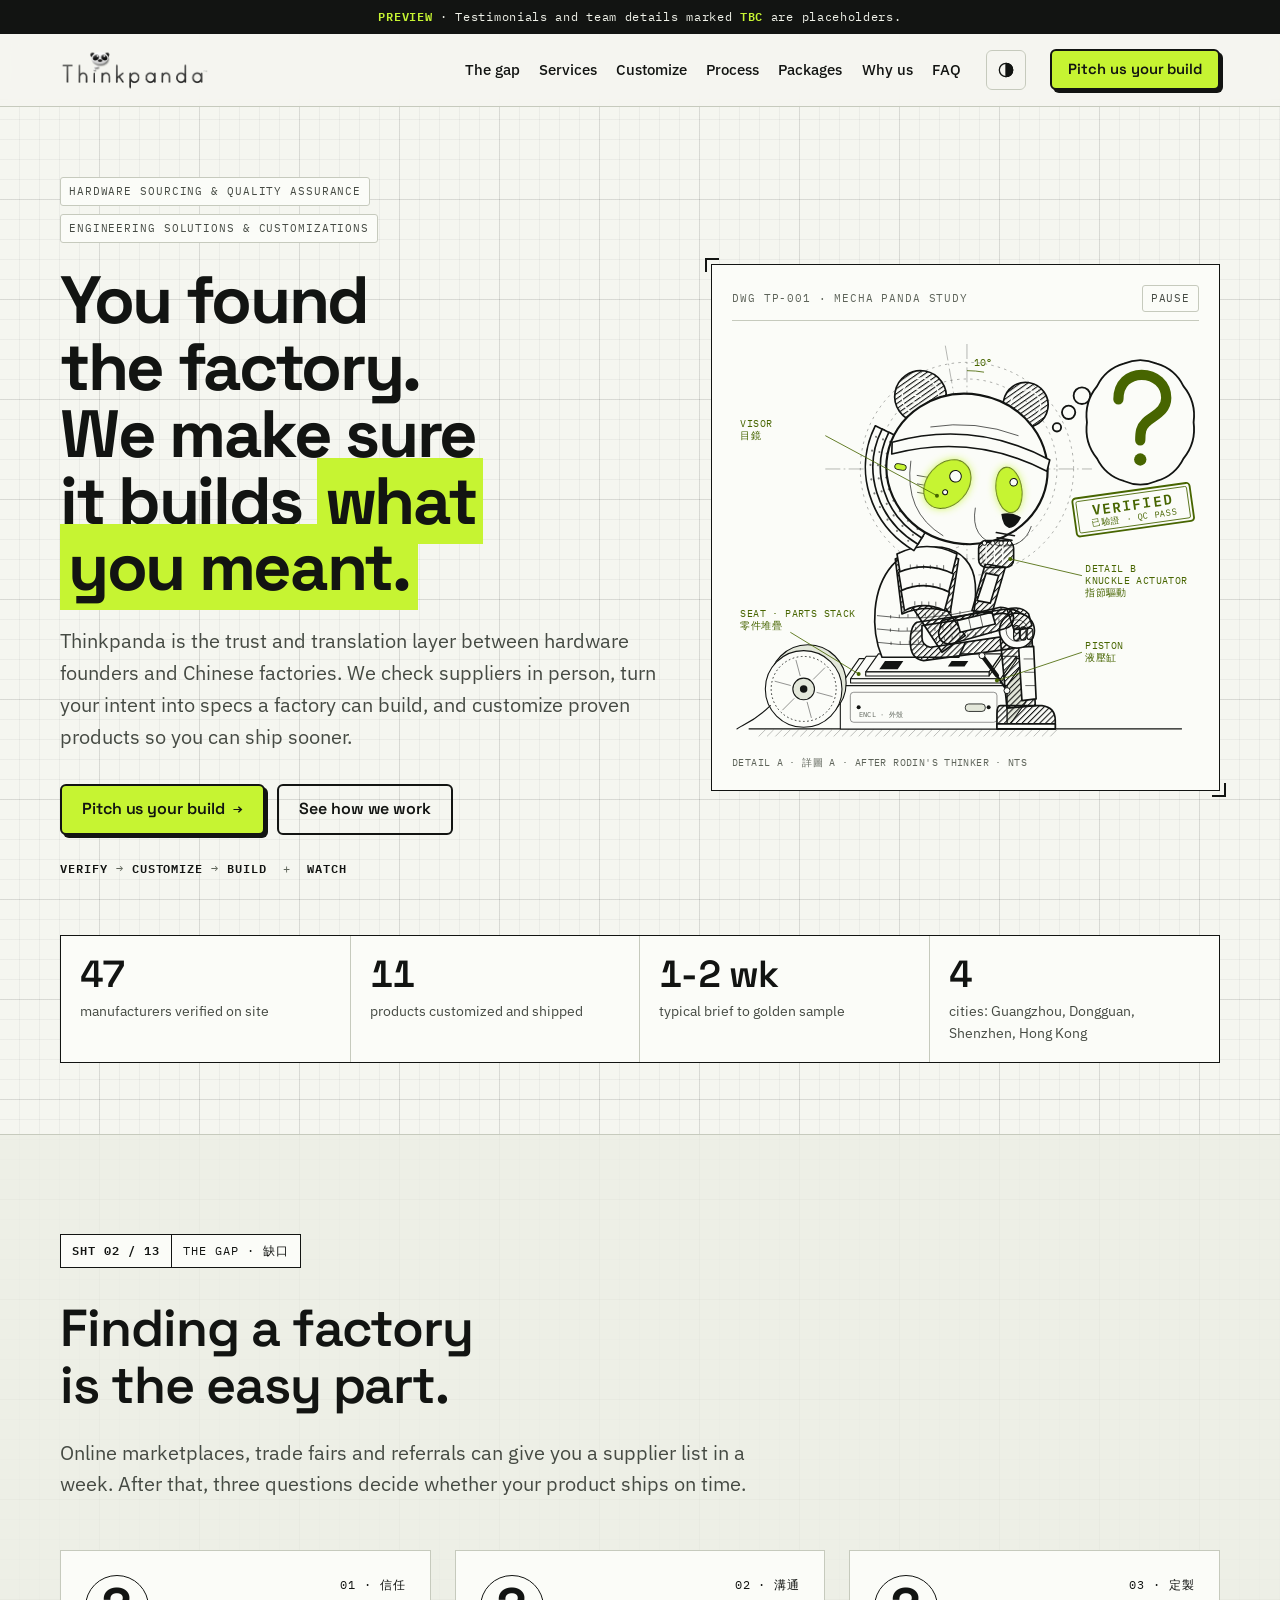
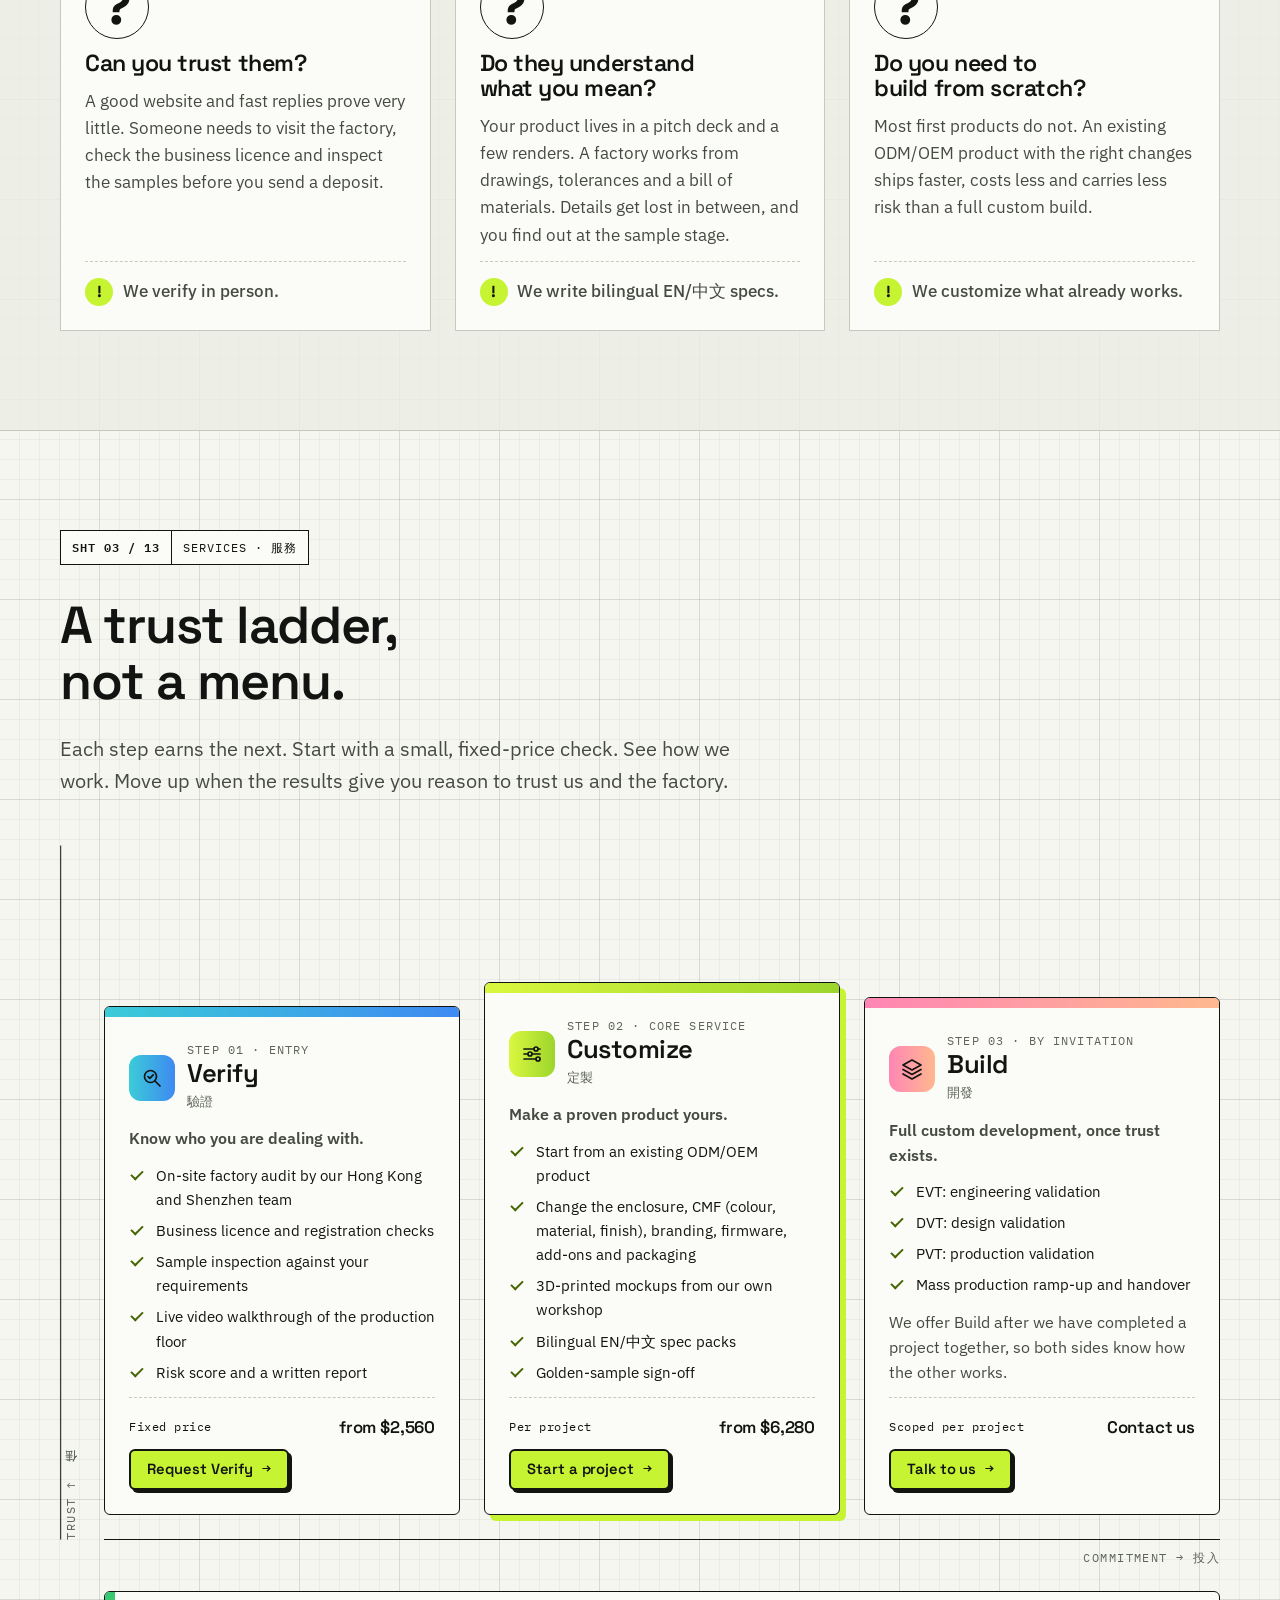
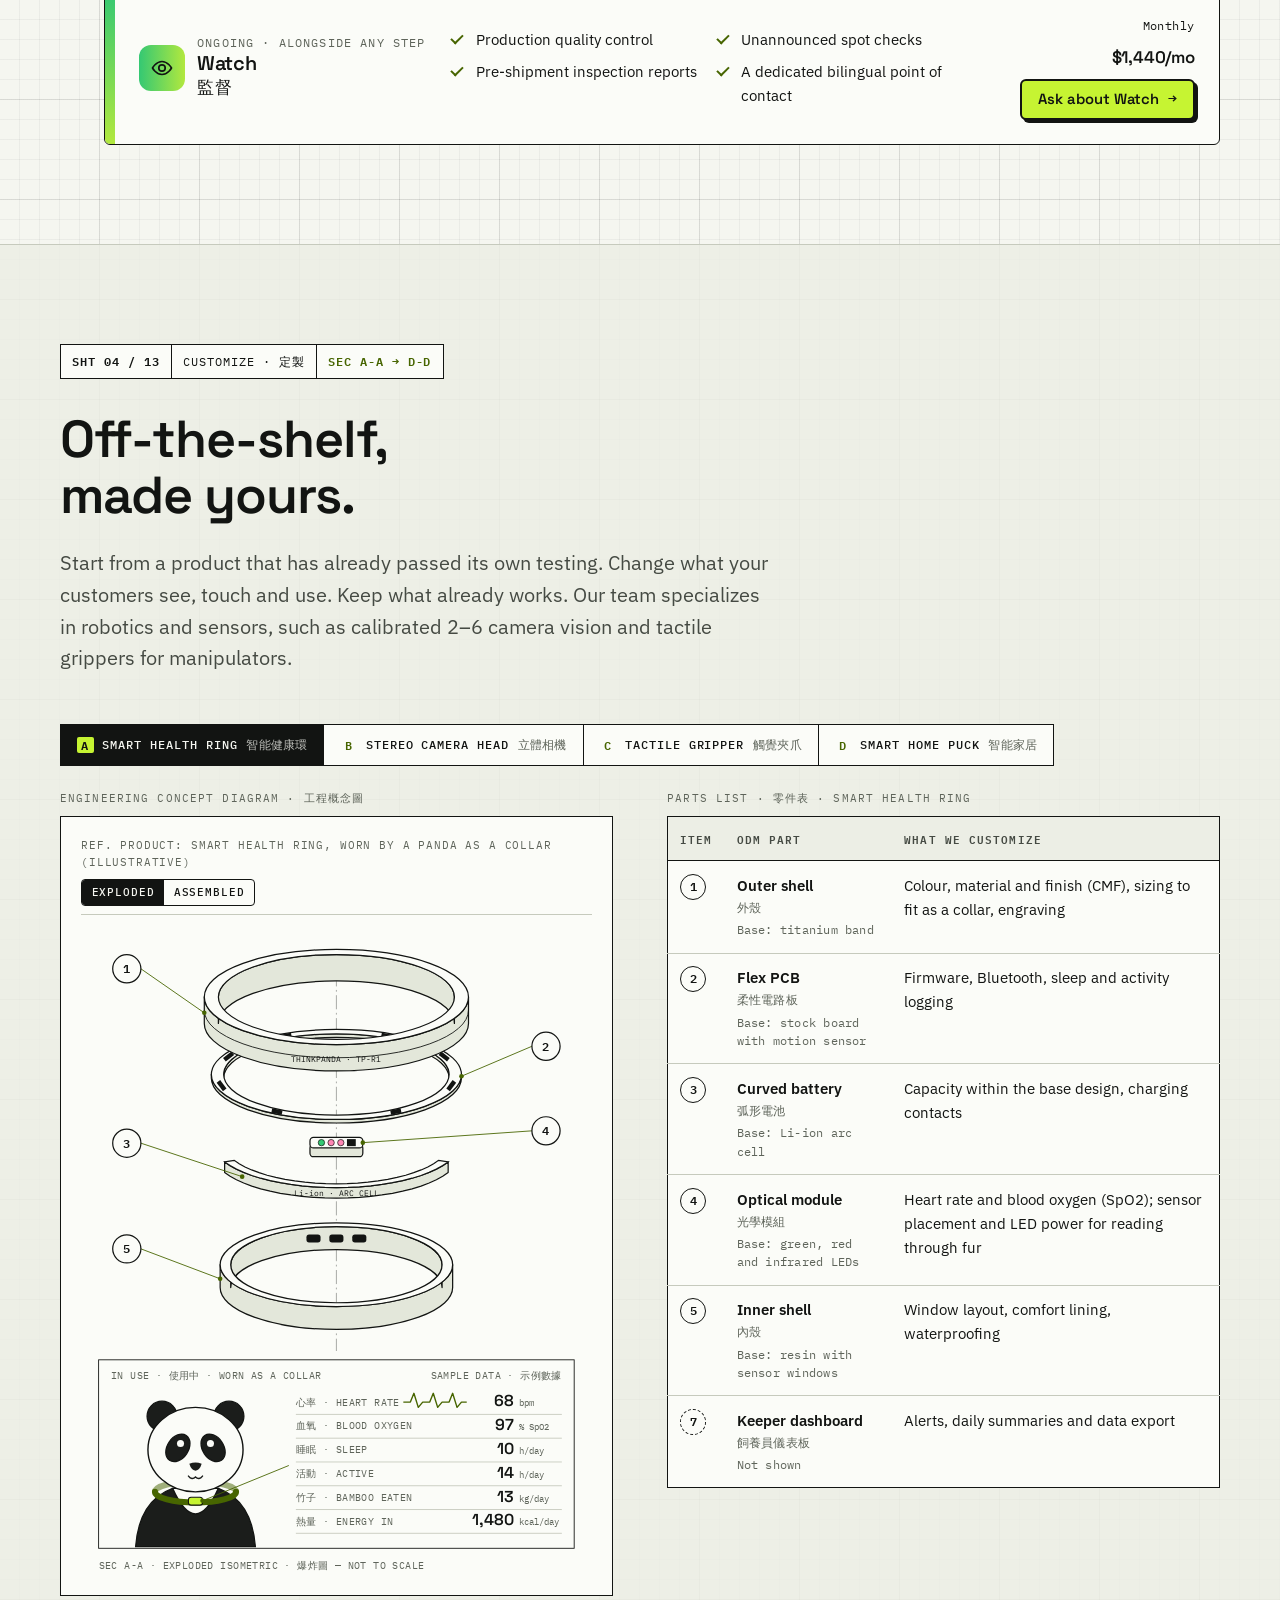
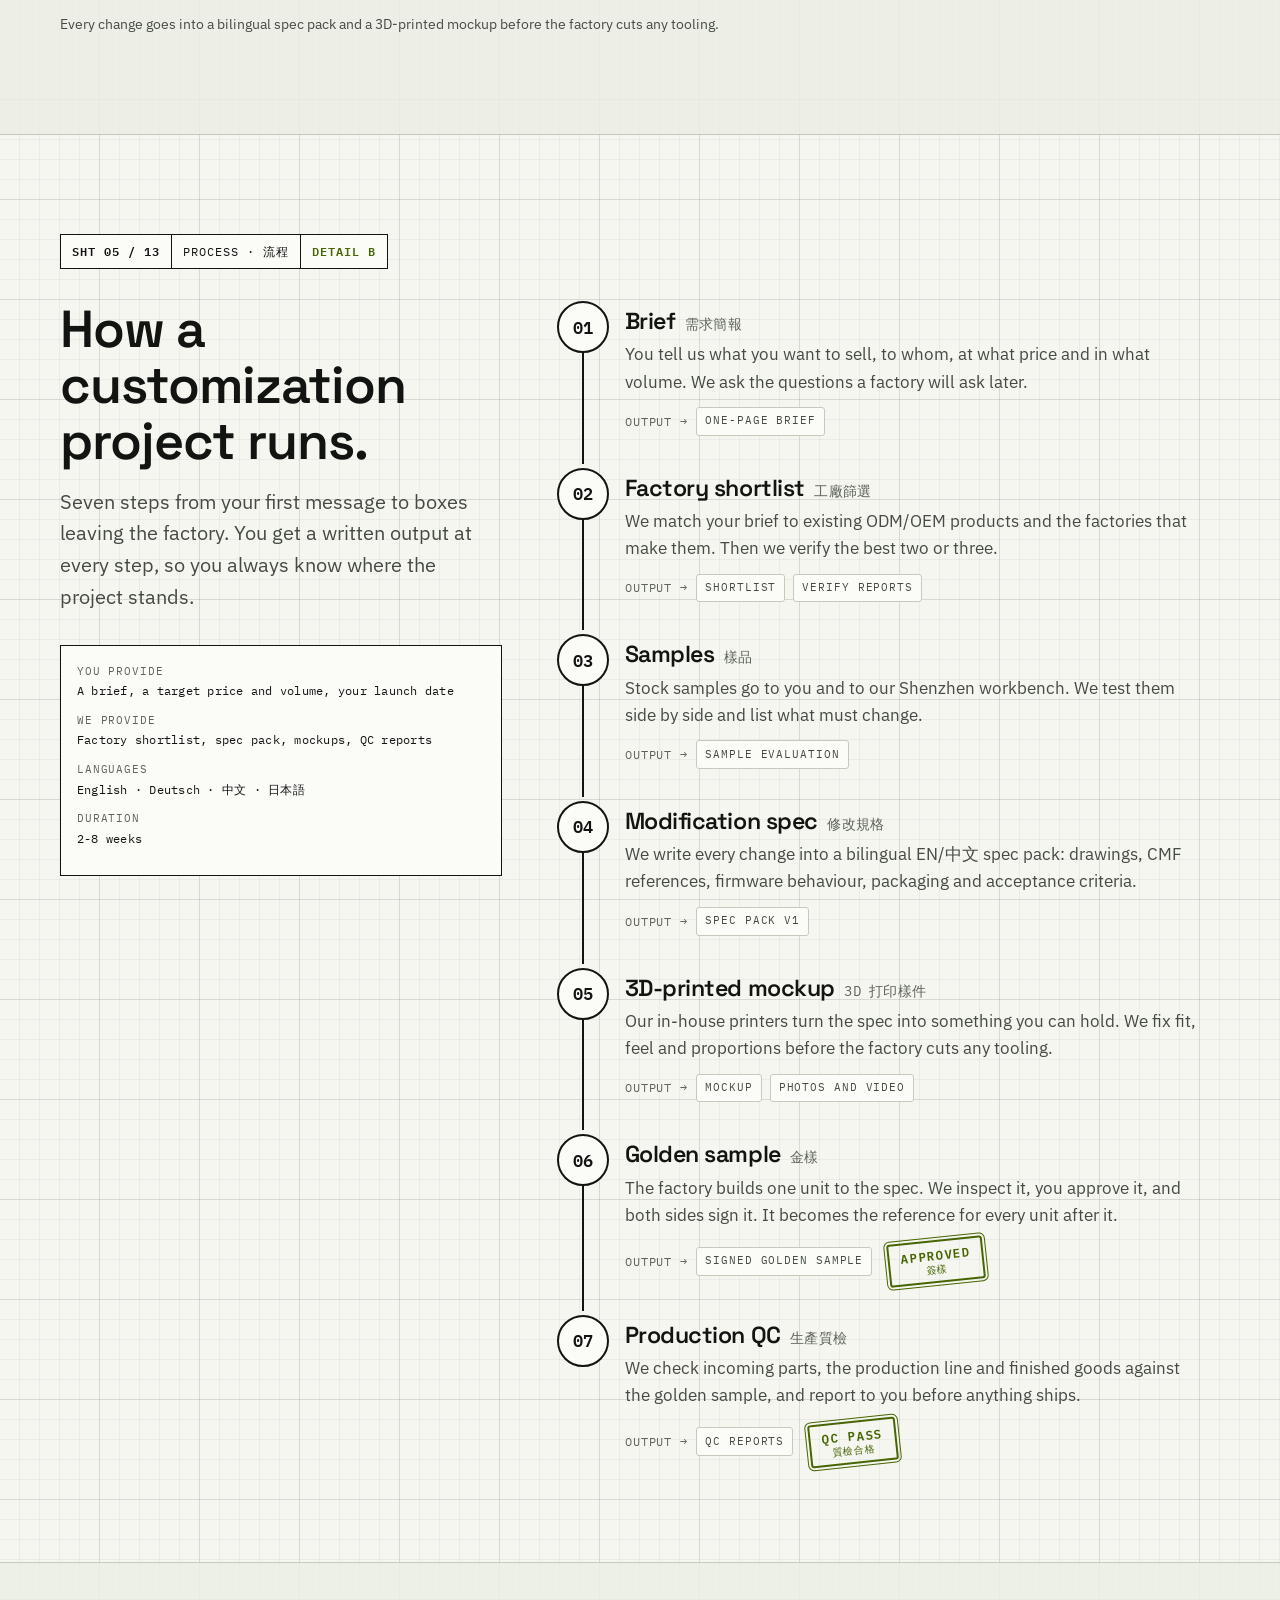
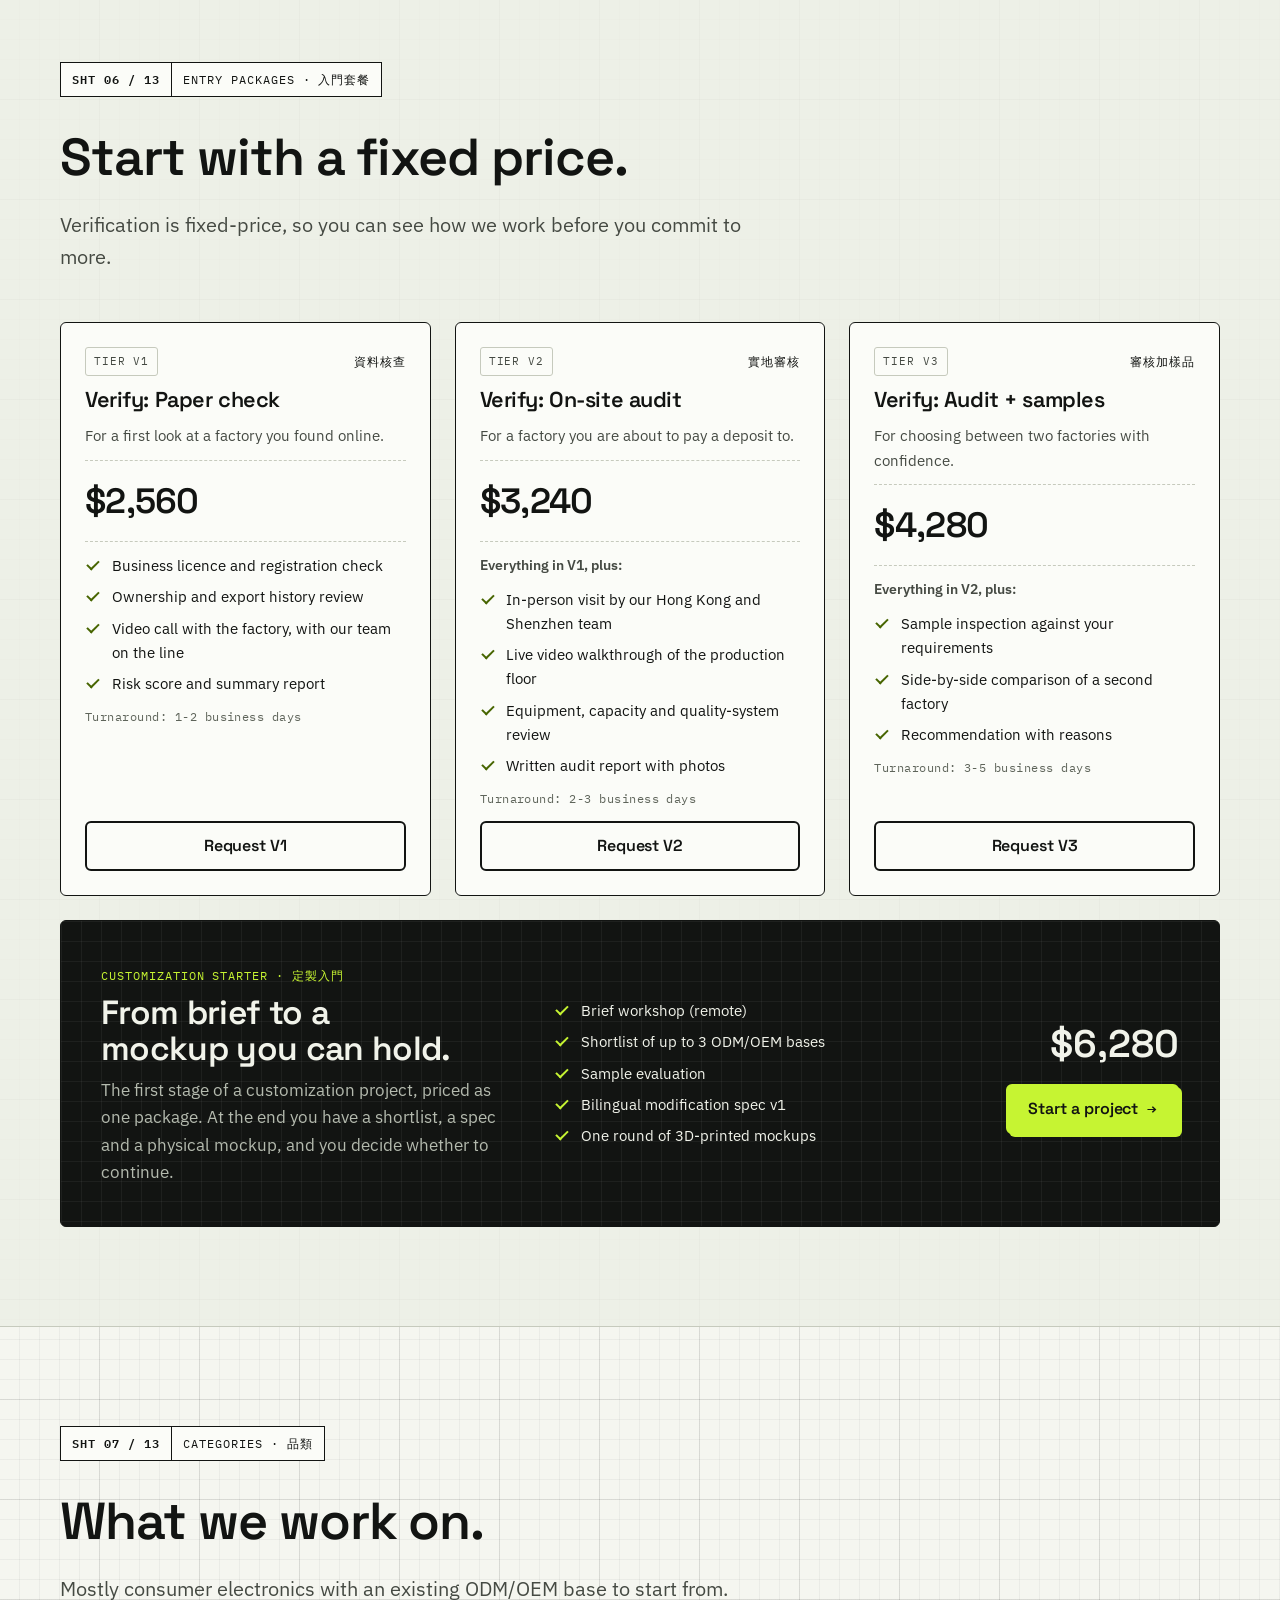
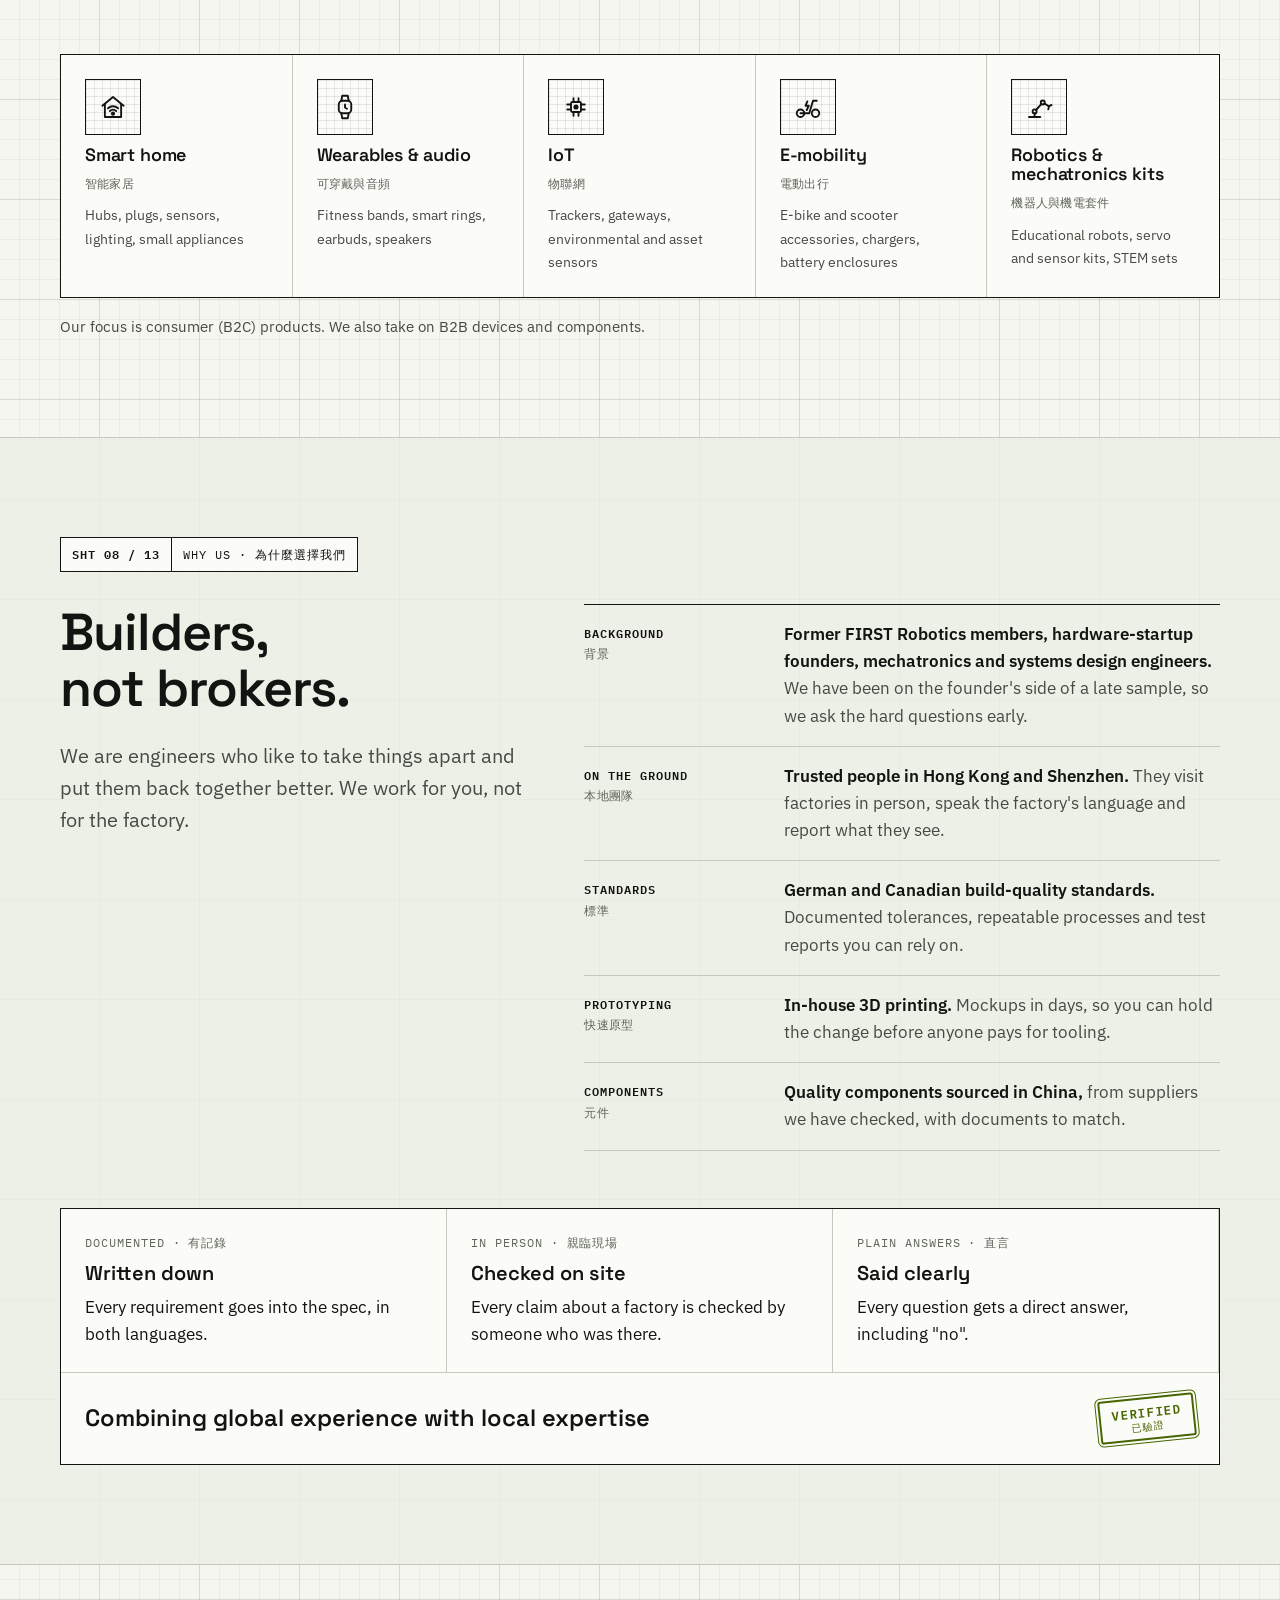
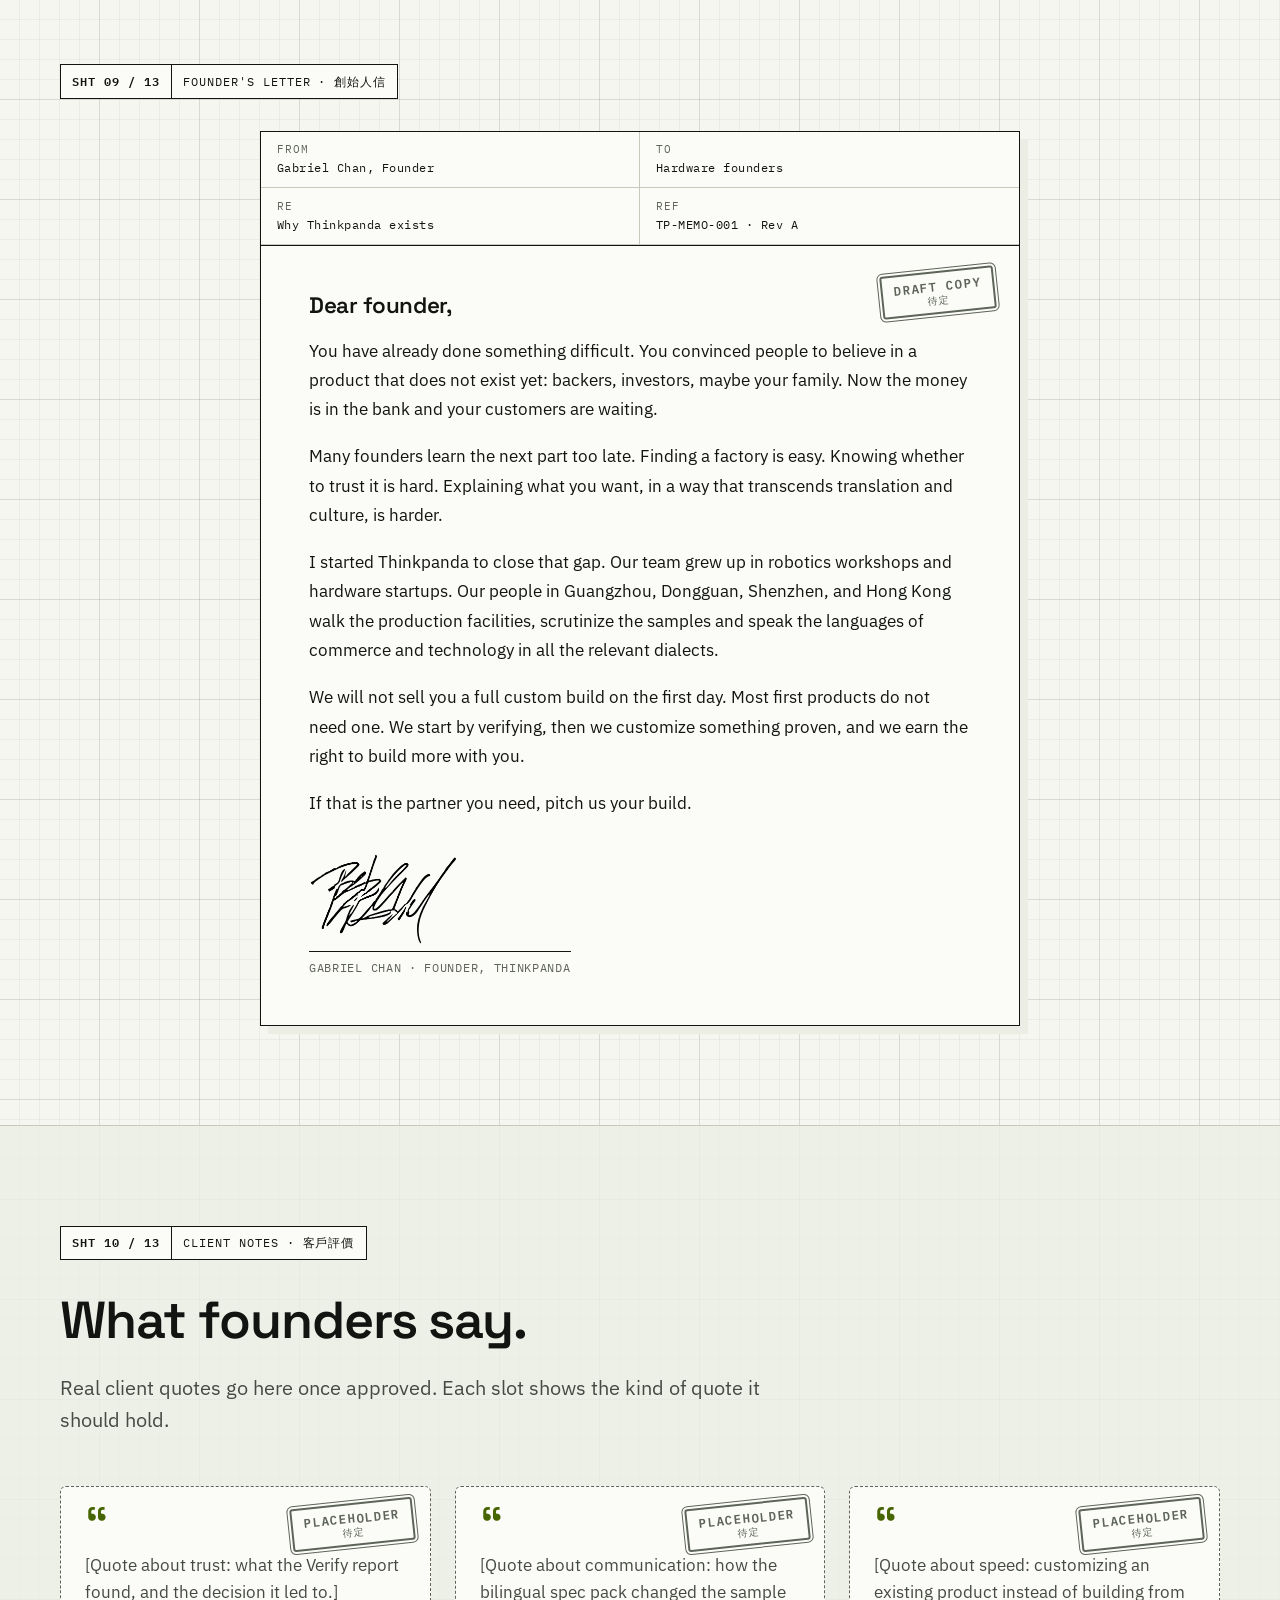
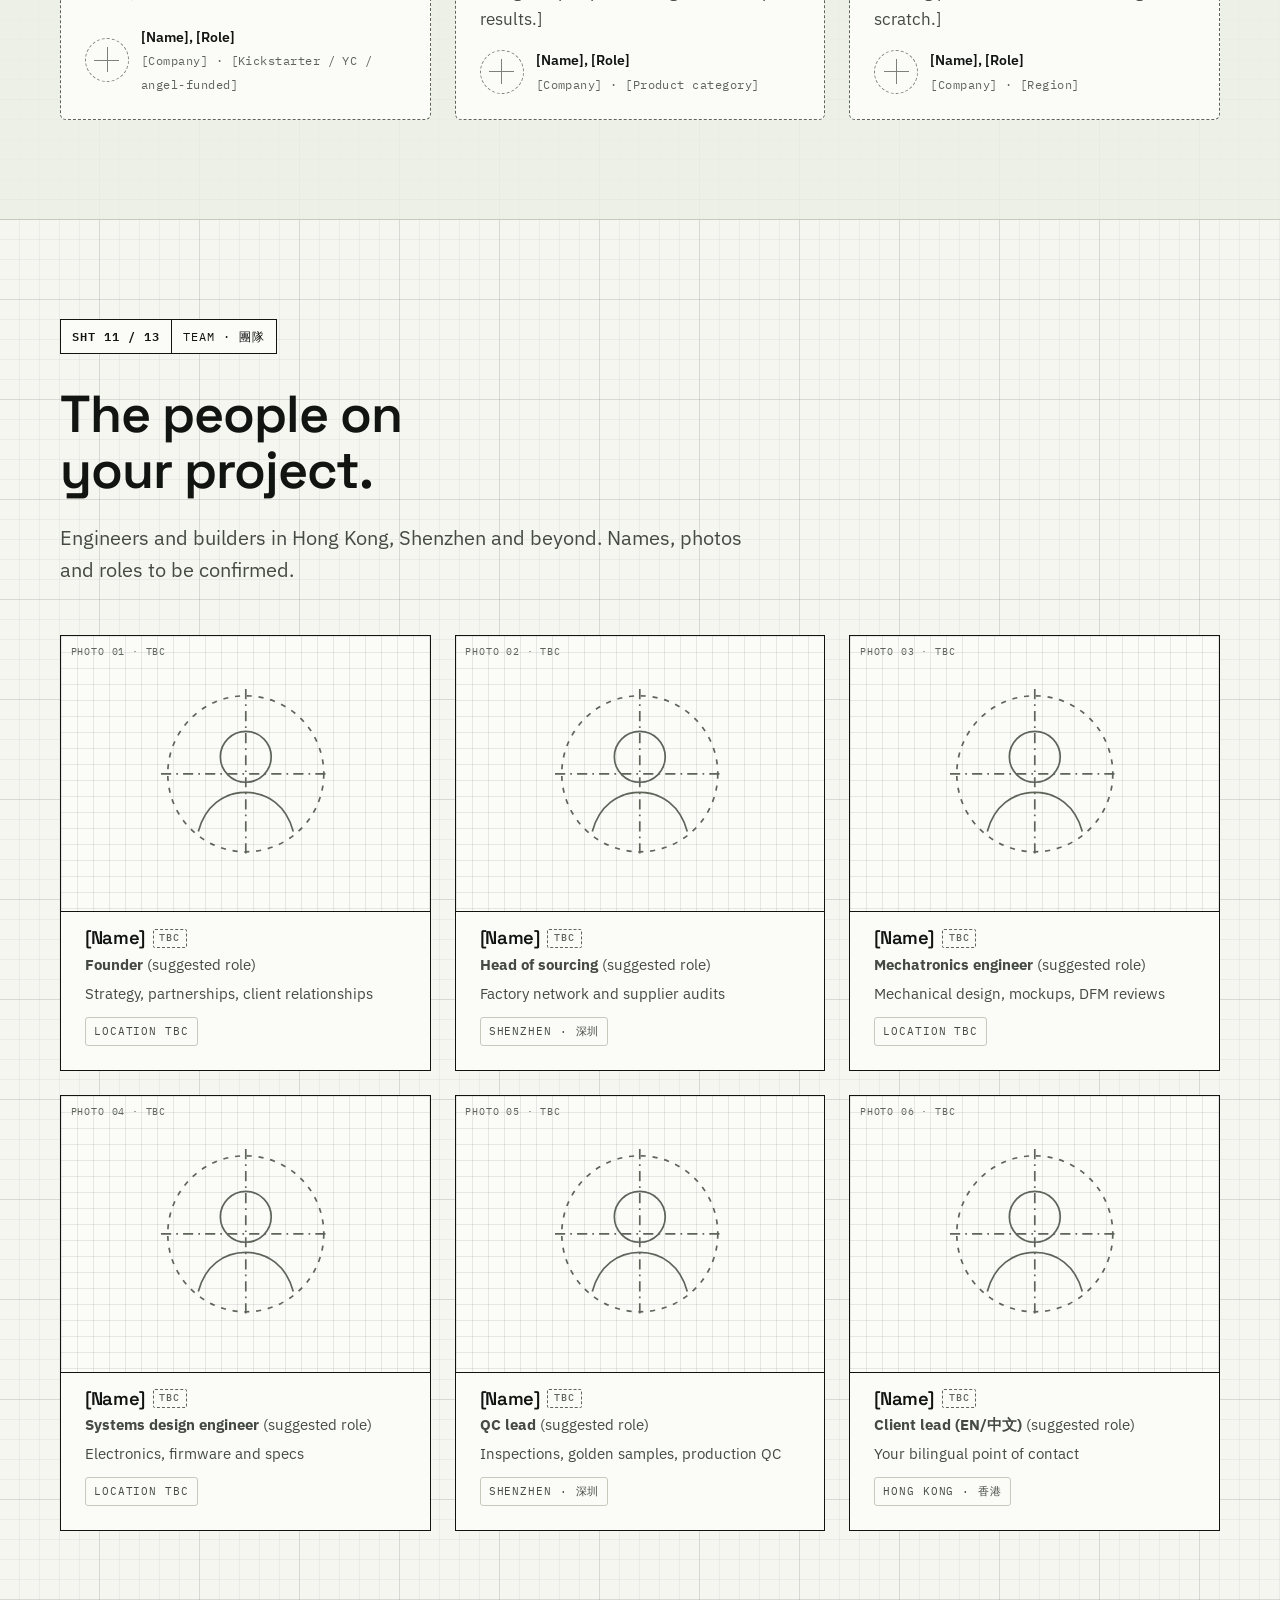
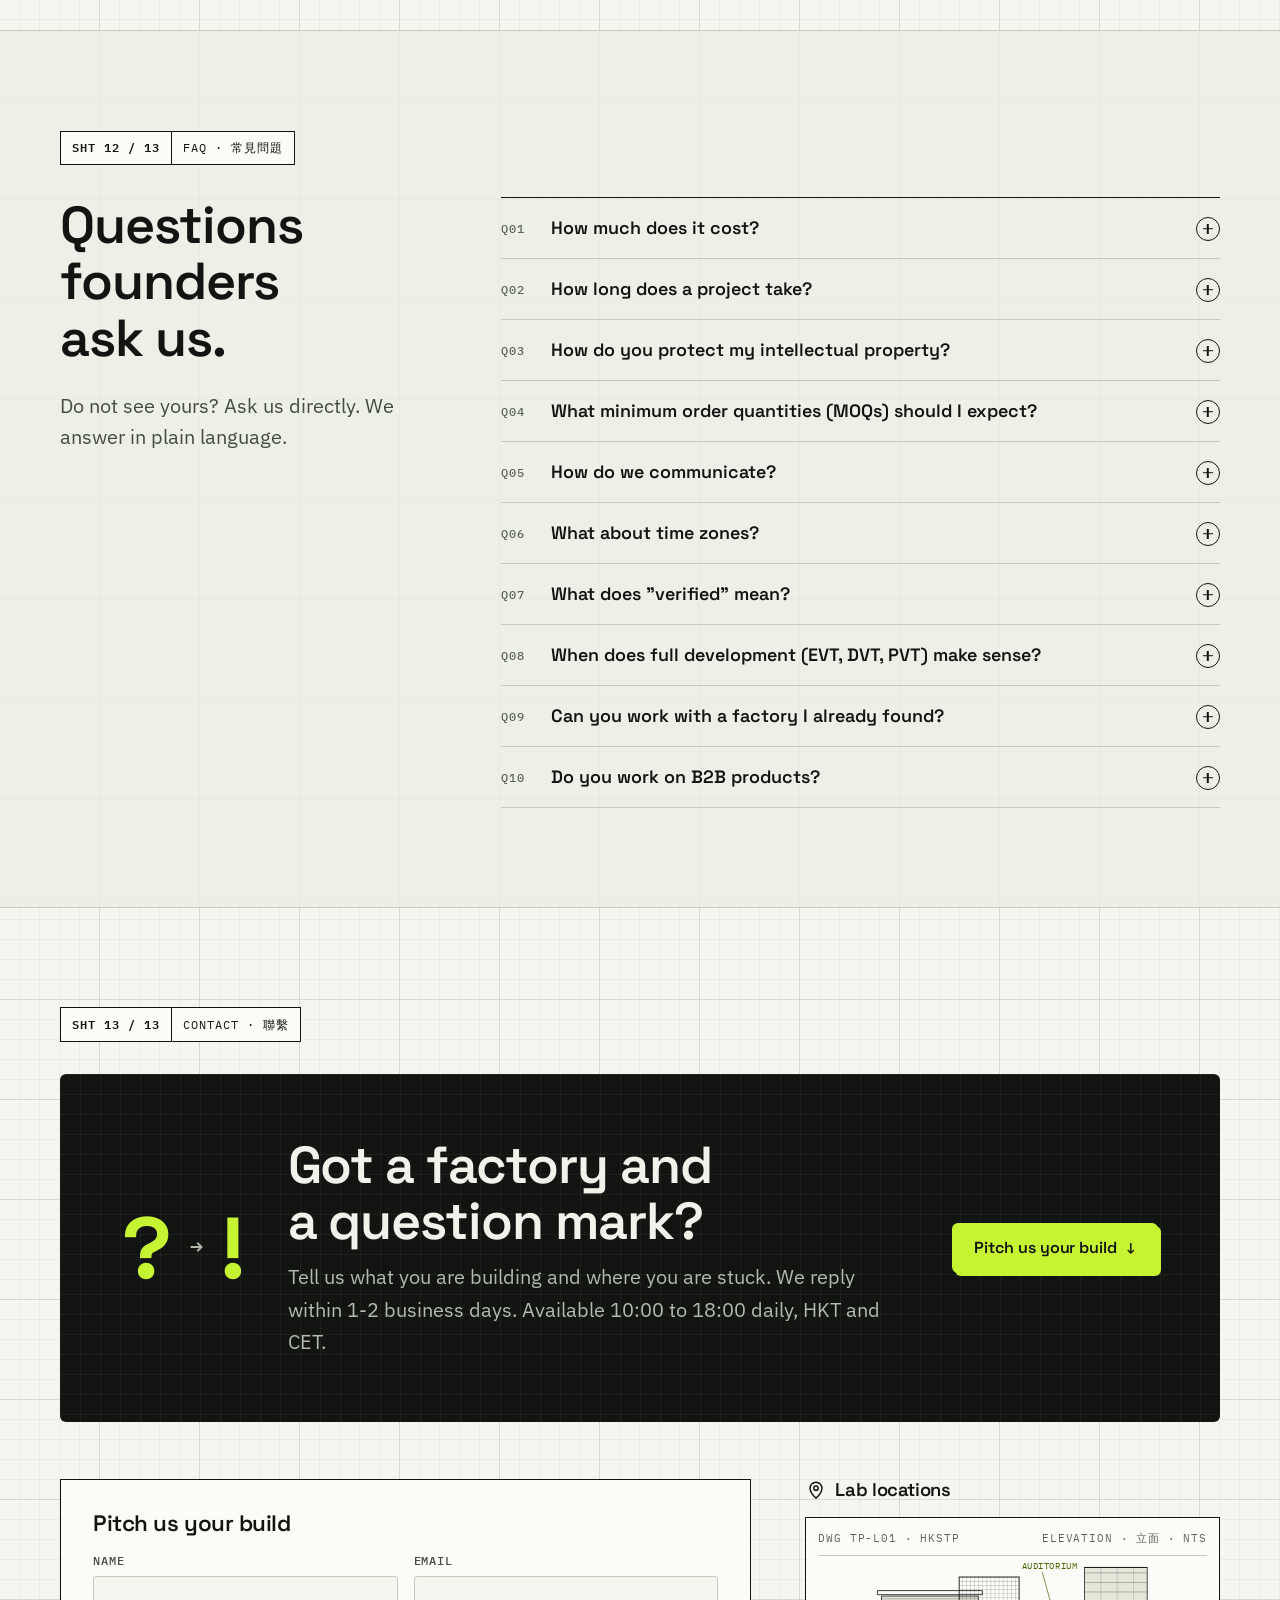
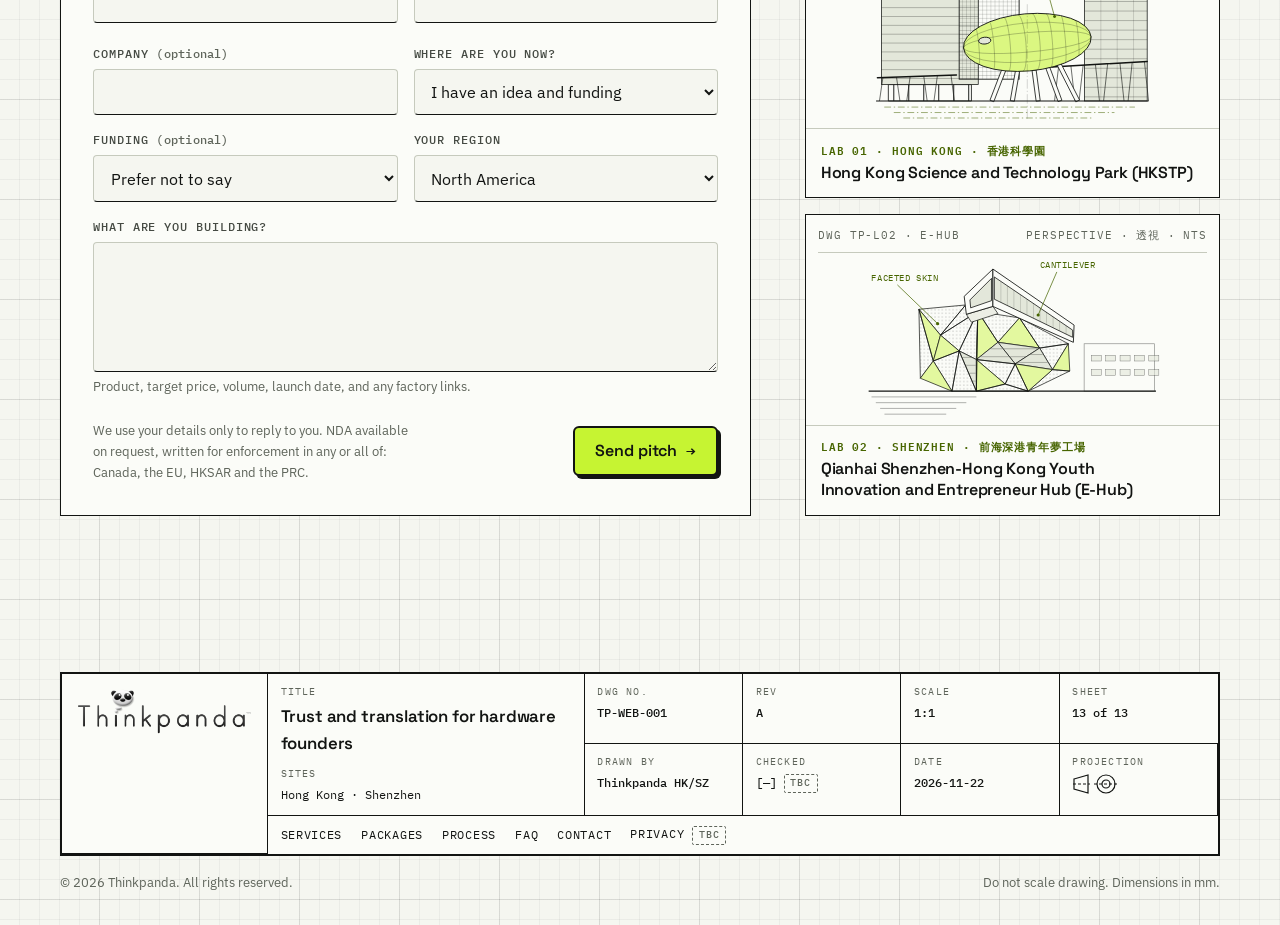
==== commit 84eb7f72: "." ====
--- a/index.html
+++ b/index.html
@@ -6,7 +6,7 @@
 <meta name="bingbot" content="noindex, nofollow, noarchive, nosnippet">
 <meta charset="utf-8">
 <meta name="viewport" content="width=device-width, initial-scale=1">
-<title>Thinkpanda Website</title>
+<title>Thinkpanda website</title>
 <!-- SEO: production <title> → "Thinkpanda · Factory verification and product customization in Shenzhen" -->
 <meta name="description" content="Thinkpanda is the trust and translation layer between hardware founders and Chinese factories. We verify suppliers on the ground in Hong Kong and Shenzhen and customize proven ODM/OEM products for your brand.">
 <meta name="theme-color" content="#F5F6F0" media="(prefers-color-scheme: light)">
@@ -318,6 +318,7 @@
 .bom{width:100%;border-collapse:collapse;font-size:.94rem;background:var(--card);border:1px solid var(--rule-strong)}
 .bom caption{text-align:left;font-family:var(--font-mono);font-size:.7rem;letter-spacing:.1em;text-transform:uppercase;color:var(--ink-3);padding-bottom:.5rem}
 .bom th,.bom td{text-align:left;vertical-align:top;padding:.8rem .75rem;border-bottom:1px solid var(--rule)}
+.bom tbody tr:last-child th,.bom tbody tr:last-child td{border-bottom:1px solid var(--rule-strong)}
 .bom thead th{font-family:var(--font-mono);font-size:.68rem;letter-spacing:.1em;text-transform:uppercase;font-weight:600;color:var(--ink-2);border-bottom:1.5px solid var(--ink);background:var(--paper-2)}
 .bom tbody tr{cursor:default;transition:background .15s}
 .bom tbody tr:hover,.bom tbody tr:focus-within,.bom tbody tr.hot{background:color-mix(in srgb,var(--lime) 22%,var(--card))}
@@ -928,7 +929,7 @@
     </div>
     <div class="xv-panel" role="tabpanel" id="xvp-stereo" aria-labelledby="xvt-stereo" hidden>
       <div class="xv-grid">
-        <figure class="xv-fig">
+        <div><p class="xv-cap">ENGINEERING CONCEPT DIAGRAM · 工程概念圖</p><figure class="xv-fig">
           <figcaption><span>Ref. product: robot stereo camera head (illustrative)</span>
             <span class="seg" role="group" aria-label="View">
               <button type="button" class="btn-explode" aria-pressed="true">Exploded</button>
@@ -952,11 +953,11 @@
   <g class="callouts"><g class="bal" data-part="1"><path d="M214.6,659.2 L532,690" class="leader"/><circle cx="214.6" cy="659.2" r="2.6" class="leader-dot"/><circle cx="548" cy="690" r="16" class="balloon"/><text x="548" y="695" text-anchor="middle" class="bal-n">1</text></g><g class="bal" data-part="2"><path d="M283.8,572 L532,606" class="leader"/><circle cx="283.8" cy="572" r="2.6" class="leader-dot"/><circle cx="548" cy="606" r="16" class="balloon"/><text x="548" y="611" text-anchor="middle" class="bal-n">2</text></g><g class="bal" data-part="3"><path d="M316.2,491.5 L532,524" class="leader"/><circle cx="316.2" cy="491.5" r="2.6" class="leader-dot"/><circle cx="548" cy="524" r="16" class="balloon"/><text x="548" y="529" text-anchor="middle" class="bal-n">3</text></g><g class="bal" data-part="4"><path d="M377.6,452 L532,446" class="leader"/><circle cx="377.6" cy="452" r="2.6" class="leader-dot"/><circle cx="548" cy="446" r="16" class="balloon"/><text x="548" y="451" text-anchor="middle" class="bal-n">4</text></g><g class="bal" data-part="5"><path d="M416.9,365.2 L532,372" class="leader"/><circle cx="416.9" cy="365.2" r="2.6" class="leader-dot"/><circle cx="548" cy="372" r="16" class="balloon"/><text x="548" y="377" text-anchor="middle" class="bal-n">5</text></g><g class="bal" data-part="6"><path d="M481.2,290.6 L532,296" class="leader"/><circle cx="481.2" cy="290.6" r="2.6" class="leader-dot"/><circle cx="548" cy="296" r="16" class="balloon"/><text x="548" y="301" text-anchor="middle" class="bal-n">6</text></g><g class="bal" data-part="7"><path d="M511.2,204 L532,214" class="leader"/><circle cx="511.2" cy="204" r="2.6" class="leader-dot"/><circle cx="548" cy="214" r="16" class="balloon"/><text x="548" y="219" text-anchor="middle" class="bal-n">7</text></g><line class="dim-l" x1="161.7" y1="532" x2="161.7" y2="554"/><line class="dim-l" x1="289.7" y1="532" x2="289.7" y2="554"/><line class="dim-l" x1="161.7" y1="548" x2="289.7" y2="548" marker-start="url(#arrSt)" marker-end="url(#arrSt)"/><text class="dim-t" x="297.7" y="552">BASELINE ≈ HUMAN EYES</text></g>
   <text x="20" y="734" class="ann lbl">SEC B-B · EXPLODED OBLIQUE · 爆炸圖 — NOT TO SCALE</text>
 </svg>
-        </figure>
+        </figure></div>
         <div>
           <table class="bom">
-            <caption>Parts list · 零件表 · Stereo camera head · hover or focus a row to find the part</caption>
-            <thead><tr><th scope="col">Item</th><th scope="col">Part · ODM base</th><th scope="col">What we customize</th></tr></thead>
+            <caption>Parts list · 零件表 · Stereo camera head</caption>
+            <thead><tr><th scope="col">Item</th><th scope="col">ODM Part</th><th scope="col">What we customize</th></tr></thead>
             <tbody>
             <tr data-part="1" tabindex="0"><td class="n"><span>1</span></td><td class="pt">Cover glass <span class="zh">保護玻璃</span><span class="base">Base: clear glass</span></td><td>Coatings (anti-reflective, IR-pass, water-repellent), tint, printed logo</td></tr>
             <tr data-part="2" tabindex="0"><td class="n"><span>2</span></td><td class="pt">Front housing <span class="zh">前殼</span><span class="base">Base: aluminium, anodised</span></td><td>Colour, material and finish (CMF), face shape to match your robot, branding</td></tr>
@@ -974,7 +975,7 @@
     </div>
     <div class="xv-panel" role="tabpanel" id="xvp-gripper" aria-labelledby="xvt-gripper" hidden>
       <div class="xv-grid">
-        <figure class="xv-fig">
+        <div><p class="xv-cap">ENGINEERING CONCEPT DIAGRAM · 工程概念圖</p><figure class="xv-fig">
           <figcaption><span>Ref. product: tactile parallel gripper (illustrative)</span>
             <span class="seg" role="group" aria-label="View">
               <button type="button" class="btn-explode" aria-pressed="true">Exploded</button>
@@ -999,11 +1000,11 @@
   <g class="callouts"><g class="bal" data-part="1"><path d="M355.2,142.4 L532,140" class="leader"/><circle cx="355.2" cy="142.4" r="2.6" class="leader-dot"/><circle cx="548" cy="140" r="16" class="balloon"/><text x="548" y="145" text-anchor="middle" class="bal-n">1</text></g><g class="bal" data-part="2"><path d="M370.2,226.4 L532,228" class="leader"/><circle cx="370.2" cy="226.4" r="2.6" class="leader-dot"/><circle cx="548" cy="228" r="16" class="balloon"/><text x="548" y="233" text-anchor="middle" class="bal-n">2</text></g><g class="bal" data-part="3"><path d="M392.7,367.6 L532,350" class="leader"/><circle cx="392.7" cy="367.6" r="2.6" class="leader-dot"/><circle cx="548" cy="350" r="16" class="balloon"/><text x="548" y="355" text-anchor="middle" class="bal-n">3</text></g><g class="bal" data-part="4"><path d="M200.1,585.7 L166,684" class="leader"/><circle cx="200.1" cy="585.7" r="2.6" class="leader-dot"/><circle cx="150" cy="684" r="16" class="balloon"/><text x="150" y="689" text-anchor="middle" class="bal-n">4</text></g><g class="bal" data-part="5"><path d="M243.9,577.3 L234,692" class="leader"/><circle cx="243.9" cy="577.3" r="2.6" class="leader-dot"/><circle cx="250" cy="692" r="16" class="balloon"/><text x="250" y="697" text-anchor="middle" class="bal-n">5</text></g><g class="bal" data-part="6"><path d="M291.2,587.4 L324,692" class="leader"/><circle cx="291.2" cy="587.4" r="2.6" class="leader-dot"/><circle cx="340" cy="692" r="16" class="balloon"/><text x="340" y="697" text-anchor="middle" class="bal-n">6</text></g><g class="bal" data-part="7"><path d="M334.6,82.9 L532,58" class="leader"/><circle cx="334.6" cy="82.9" r="2.6" class="leader-dot"/><circle cx="548" cy="58" r="16" class="balloon"/><text x="548" y="63" text-anchor="middle" class="bal-n">7</text></g><line class="dim-l" x1="251.2" y1="503.8" x2="112" y2="516"/><text class="dim-t" x="20" y="512">TAXEL ARRAY</text><text class="dim-t" x="20" y="527">觸覺陣列</text></g>
   <text x="20" y="734" class="ann lbl">SEC C-C · EXPLODED OBLIQUE · 爆炸圖 — NOT TO SCALE</text>
 </svg>
-        </figure>
+        </figure></div>
         <div>
           <table class="bom">
-            <caption>Parts list · 零件表 · Tactile gripper · hover or focus a row to find the part</caption>
-            <thead><tr><th scope="col">Item</th><th scope="col">Part · ODM base</th><th scope="col">What we customize</th></tr></thead>
+            <caption>Parts list · 零件表 · Tactile gripper</caption>
+            <thead><tr><th scope="col">Item</th><th scope="col">ODM Part</th><th scope="col">What we customize</th></tr></thead>
             <tbody>
             <tr data-part="1" tabindex="0"><td class="n"><span>1</span></td><td class="pt">Flange adapter <span class="zh">法蘭轉接板</span><span class="base">Base: standard tool flange</span></td><td>Adapter plates for your manipulator arm, cable routing</td></tr>
             <tr data-part="2" tabindex="0"><td class="n"><span>2</span></td><td class="pt">Driver board <span class="zh">驅動板</span><span class="base">Base: stock controller</span></td><td>Firmware, grip-force control, tactile data interface</td></tr>
@@ -1021,7 +1022,7 @@
     </div>
     <div class="xv-panel" role="tabpanel" id="xvp-puck" aria-labelledby="xvt-puck" hidden>
       <div class="xv-grid">
-        <figure class="xv-fig">
+        <div><p class="xv-cap">ENGINEERING CONCEPT DIAGRAM · 工程概念圖</p><figure class="xv-fig">
           <figcaption><span>Ref. product: generic smart home puck (illustrative)</span>
             <span class="seg" role="group" aria-label="View">
               <button type="button" class="btn-explode" aria-pressed="true">Exploded</button>
@@ -1048,11 +1049,11 @@
   <g class="callouts"><g class="bal" data-part="1"><path d="M160,104 L68,70" class="leader"/><circle cx="160" cy="104" r="2.6" class="leader-dot"/><circle cx="52" cy="70" r="16" class="balloon"/><text x="52" y="75" text-anchor="middle" class="bal-n">1</text></g><g class="bal" data-part="2"><path d="M430,196 L512,150" class="leader"/><circle cx="430" cy="196" r="2.6" class="leader-dot"/><circle cx="528" cy="150" r="16" class="balloon"/><text x="528" y="155" text-anchor="middle" class="bal-n">2</text></g><g class="bal" data-part="3"><path d="M170,280 L68,240" class="leader"/><circle cx="170" cy="280" r="2.6" class="leader-dot"/><circle cx="52" cy="240" r="16" class="balloon"/><text x="52" y="245" text-anchor="middle" class="bal-n">3</text></g><g class="bal" data-part="4"><path d="M356,380 L512,330" class="leader"/><circle cx="356" cy="380" r="2.6" class="leader-dot"/><circle cx="528" cy="330" r="16" class="balloon"/><text x="528" y="335" text-anchor="middle" class="bal-n">4</text></g><g class="bal" data-part="5"><path d="M144,520 L68,470" class="leader"/><circle cx="144" cy="520" r="2.6" class="leader-dot"/><circle cx="52" cy="470" r="16" class="balloon"/><text x="52" y="475" text-anchor="middle" class="bal-n">5</text></g><g class="bal" data-part="6"><path d="M389,616 L512,590" class="leader"/><circle cx="389" cy="616" r="2.6" class="leader-dot"/><circle cx="528" cy="590" r="16" class="balloon"/><text x="528" y="595" text-anchor="middle" class="bal-n">6</text></g><g class="bal" data-part="7"><path d="M180,680 L68,668" class="leader"/><circle cx="180" cy="680" r="2.6" class="leader-dot"/><circle cx="52" cy="668" r="16" class="balloon"/><text x="52" y="673" text-anchor="middle" class="bal-n">7</text></g></g>
   <text x="20" y="734" class="ann lbl">SEC D-D · EXPLODED ISOMETRIC · 爆炸圖 — NOT TO SCALE</text>
 </svg>
-        </figure>
+        </figure></div>
         <div>
           <table class="bom">
-            <caption>Parts list · 零件表 · Smart home puck · hover or focus a row to find the part</caption>
-            <thead><tr><th scope="col">Item</th><th scope="col">Part · ODM base</th><th scope="col">What we customize</th></tr></thead>
+            <caption>Parts list · 零件表 · Smart home puck</caption>
+            <thead><tr><th scope="col">Item</th><th scope="col">ODM Part</th><th scope="col">What we customize</th></tr></thead>
             <tbody>
             <tr data-part="1" tabindex="0"><td class="n"><span>1</span></td><td class="pt">Top cover <span class="zh">頂蓋</span><span class="base">Base: ABS, gloss white</span></td><td>Colour, material and finish (CMF), texture, fabric or metal skins, Pantone matching</td></tr>
             <tr data-part="2" tabindex="0"><td class="n"><span>2</span></td><td class="pt">Light diffuser <span class="zh">導光圈</span><span class="base">Base: standard ring</span></td><td>LED colours, light patterns, logo backlight</td></tr>
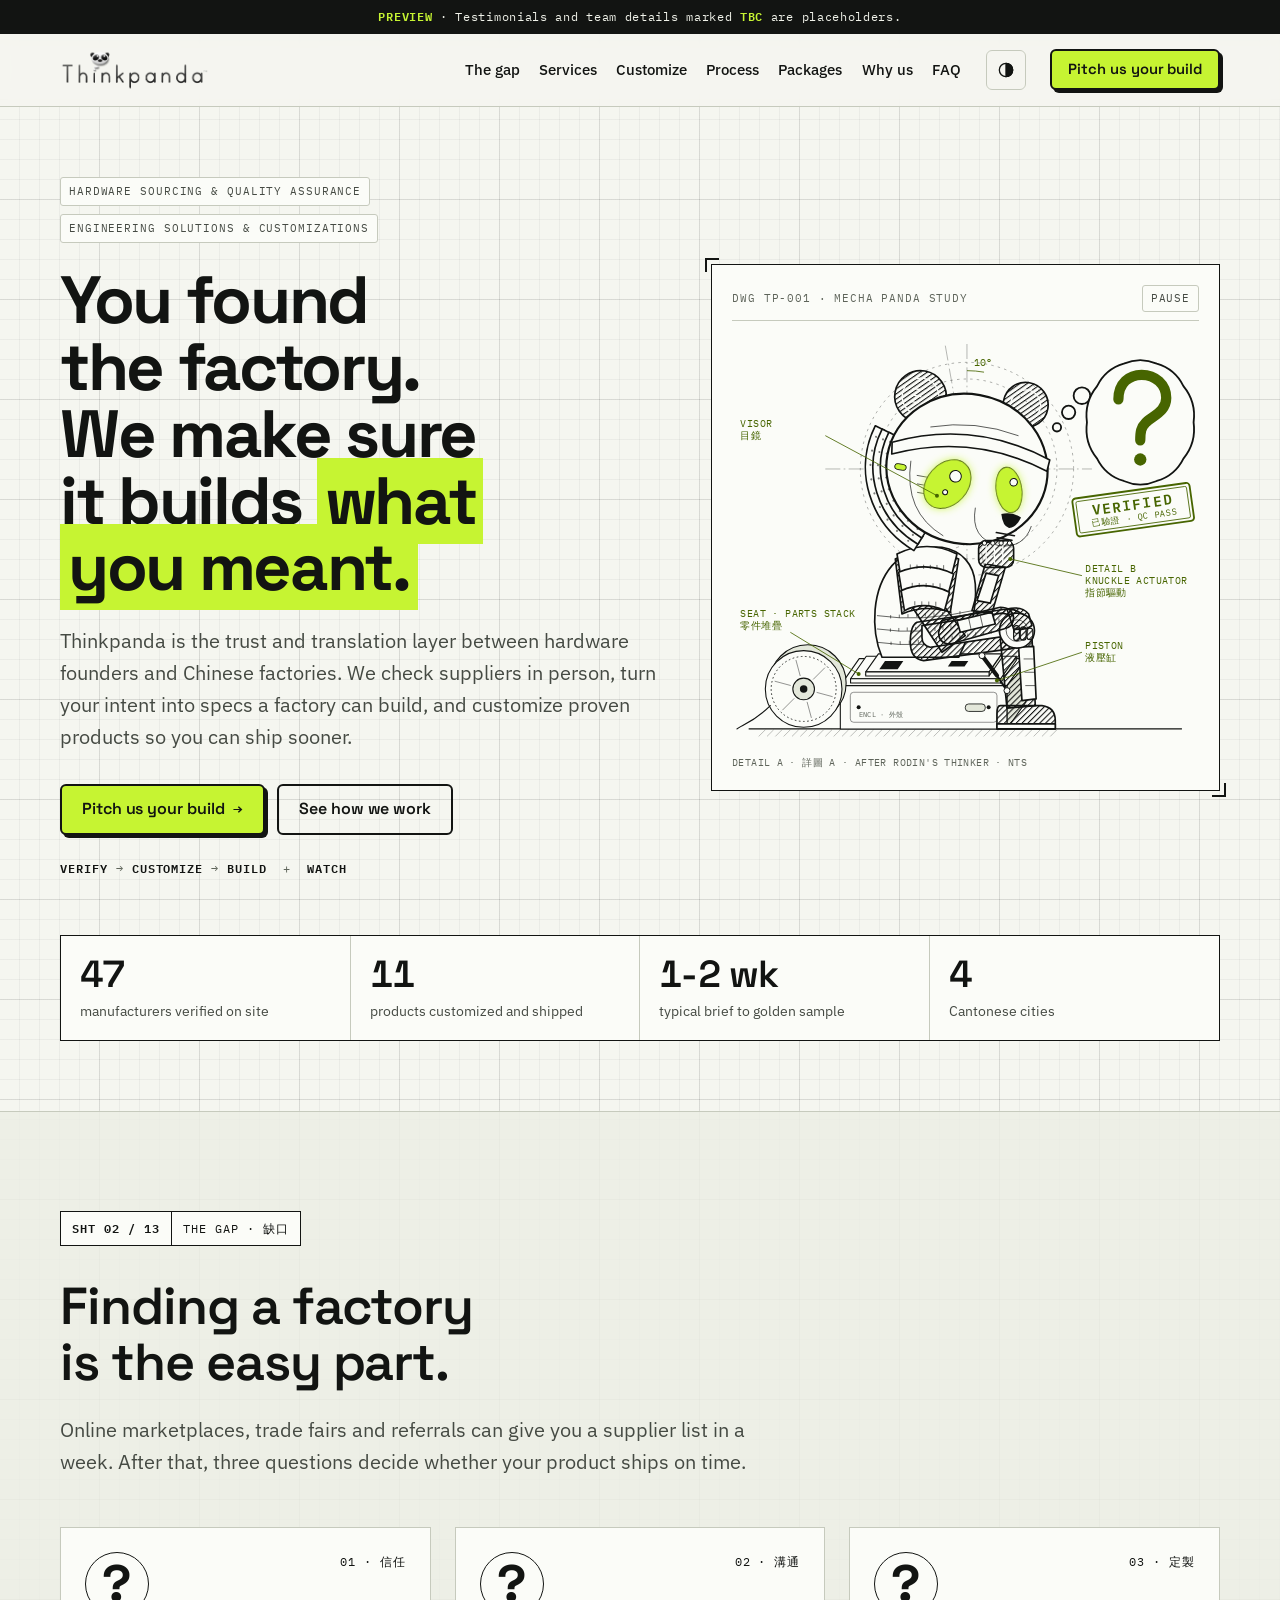
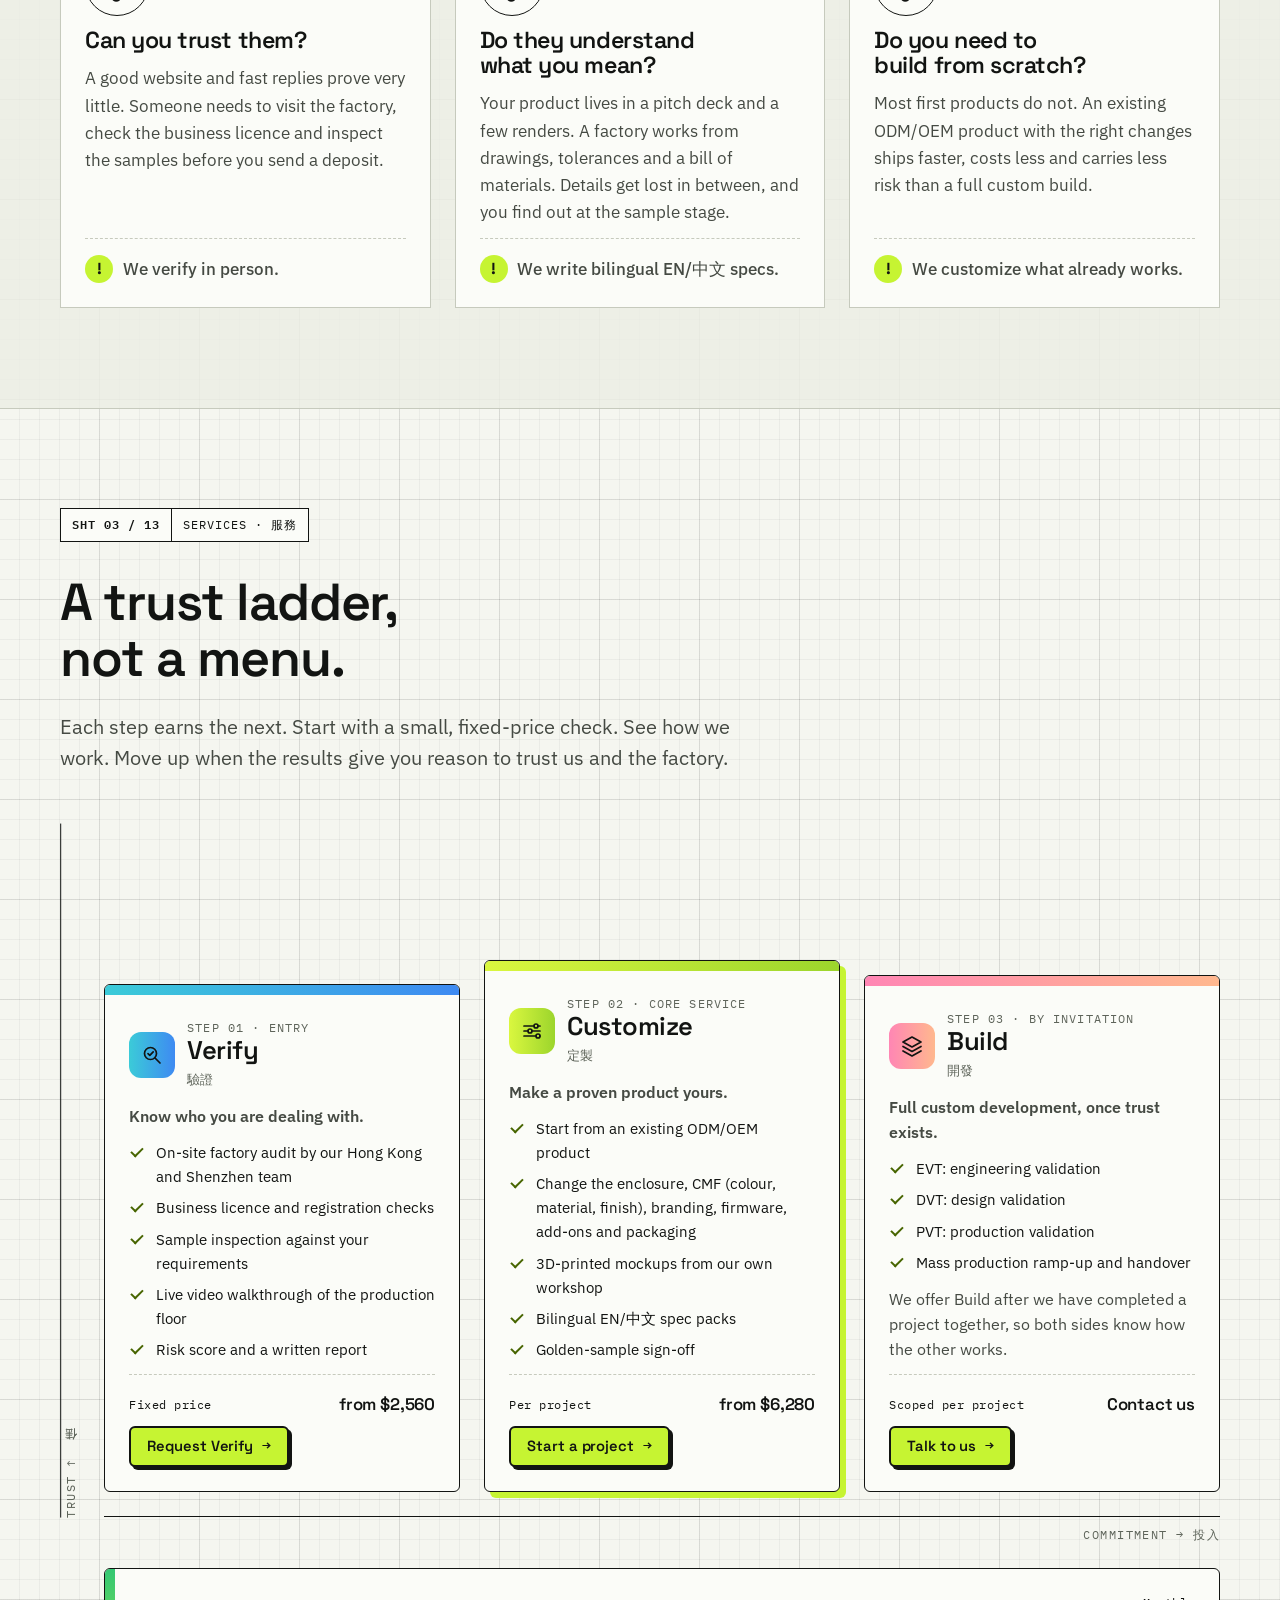
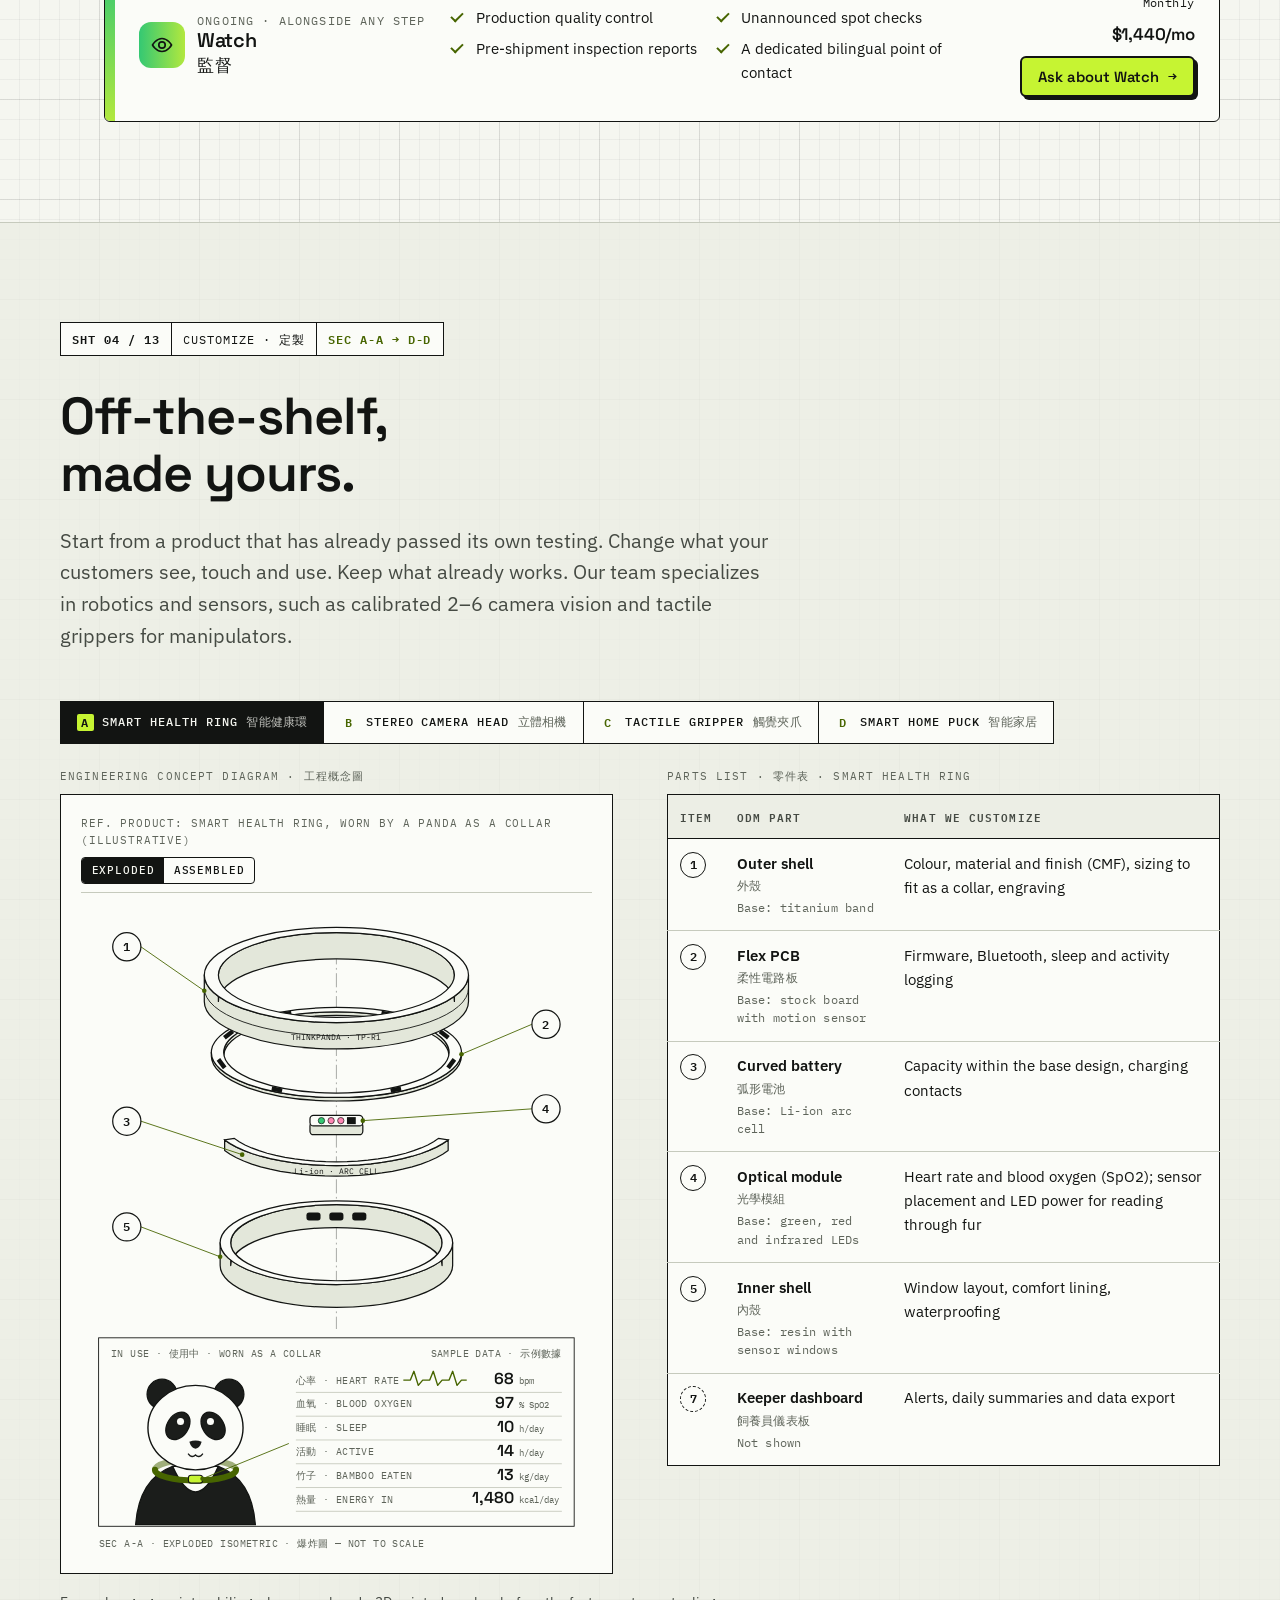
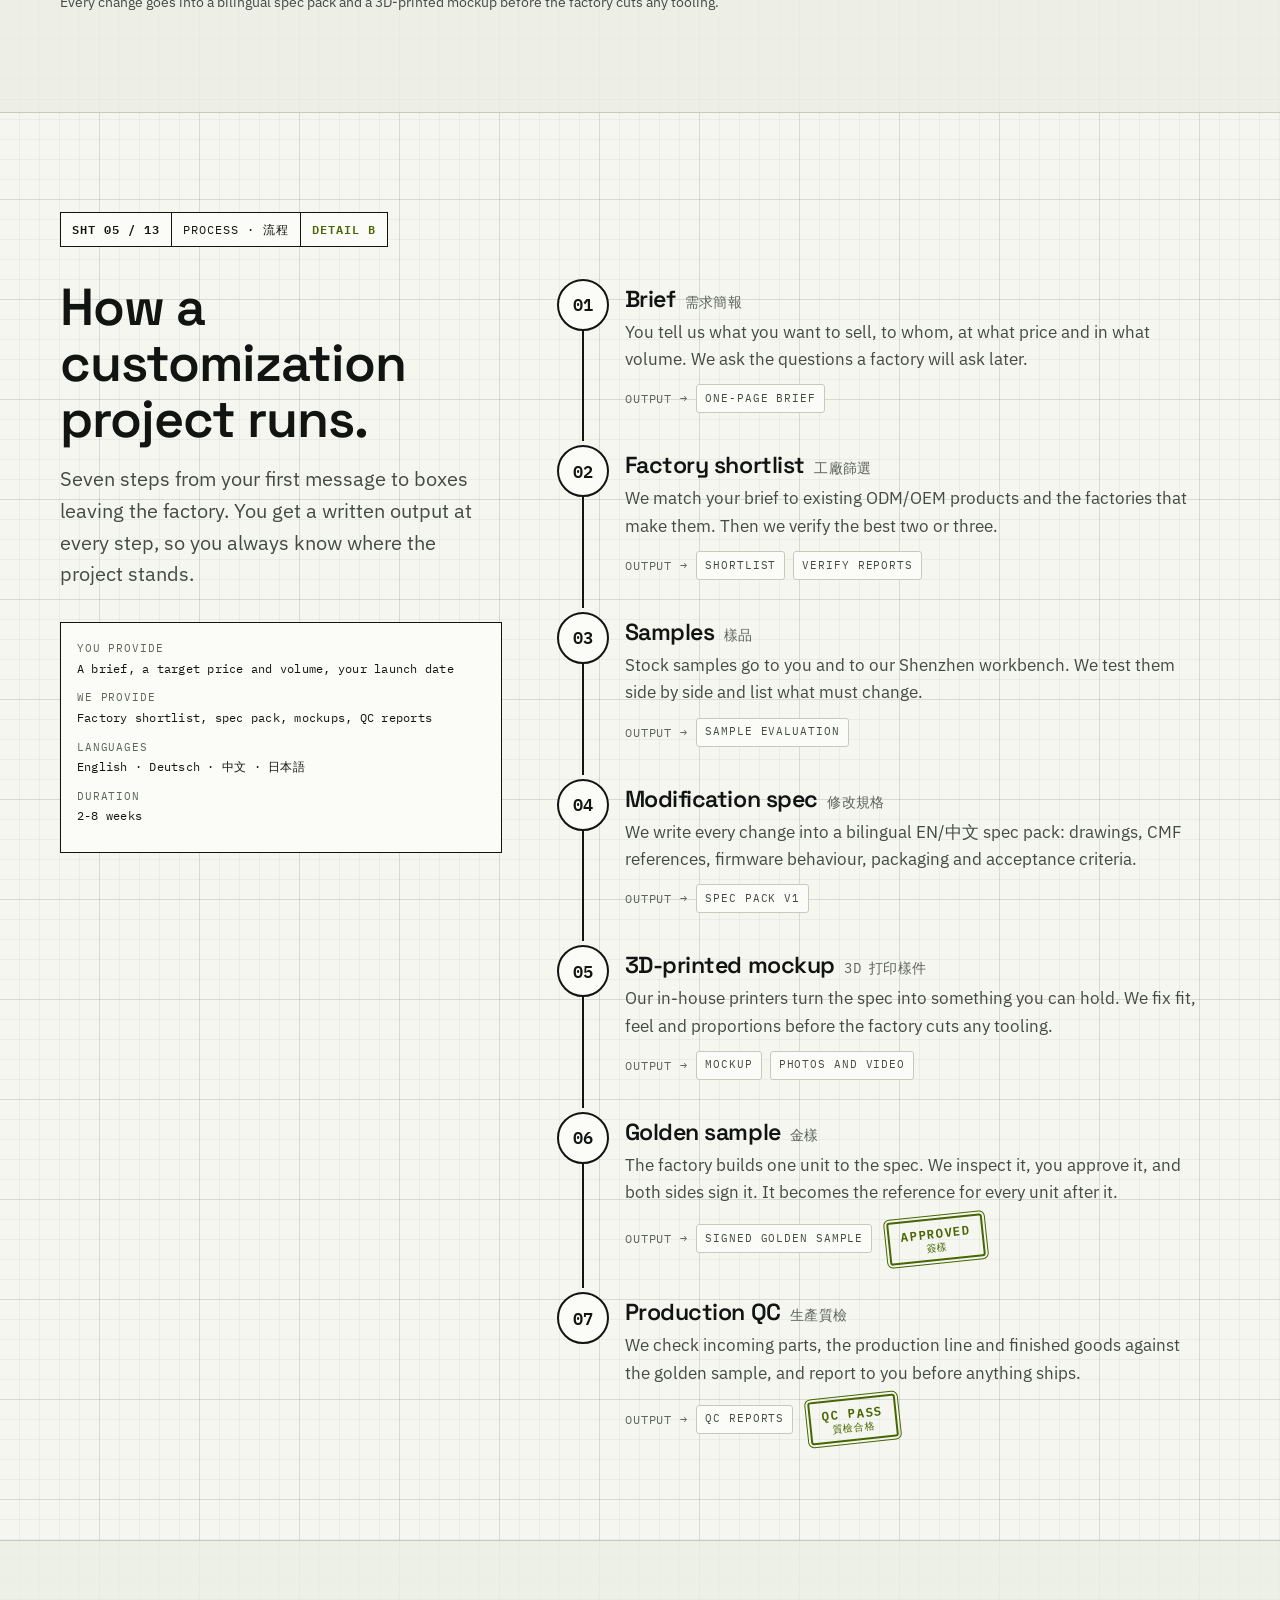
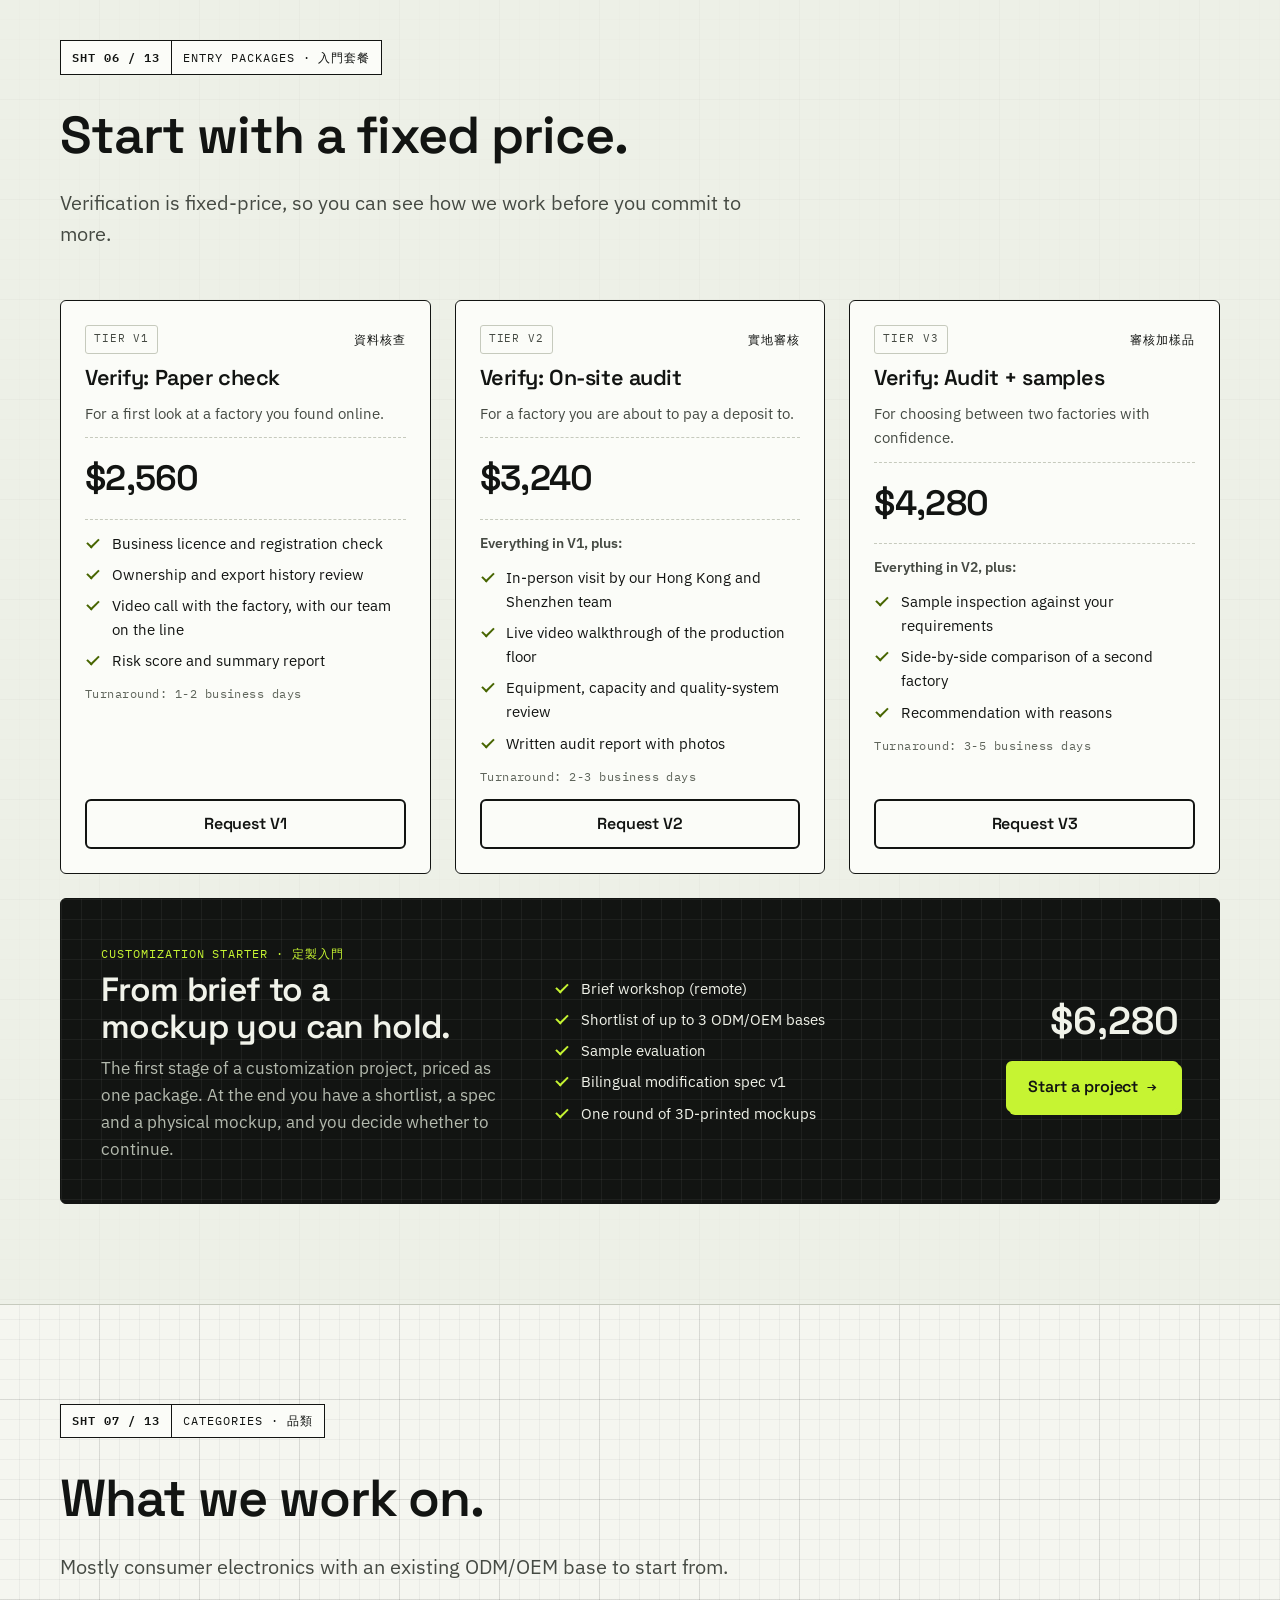
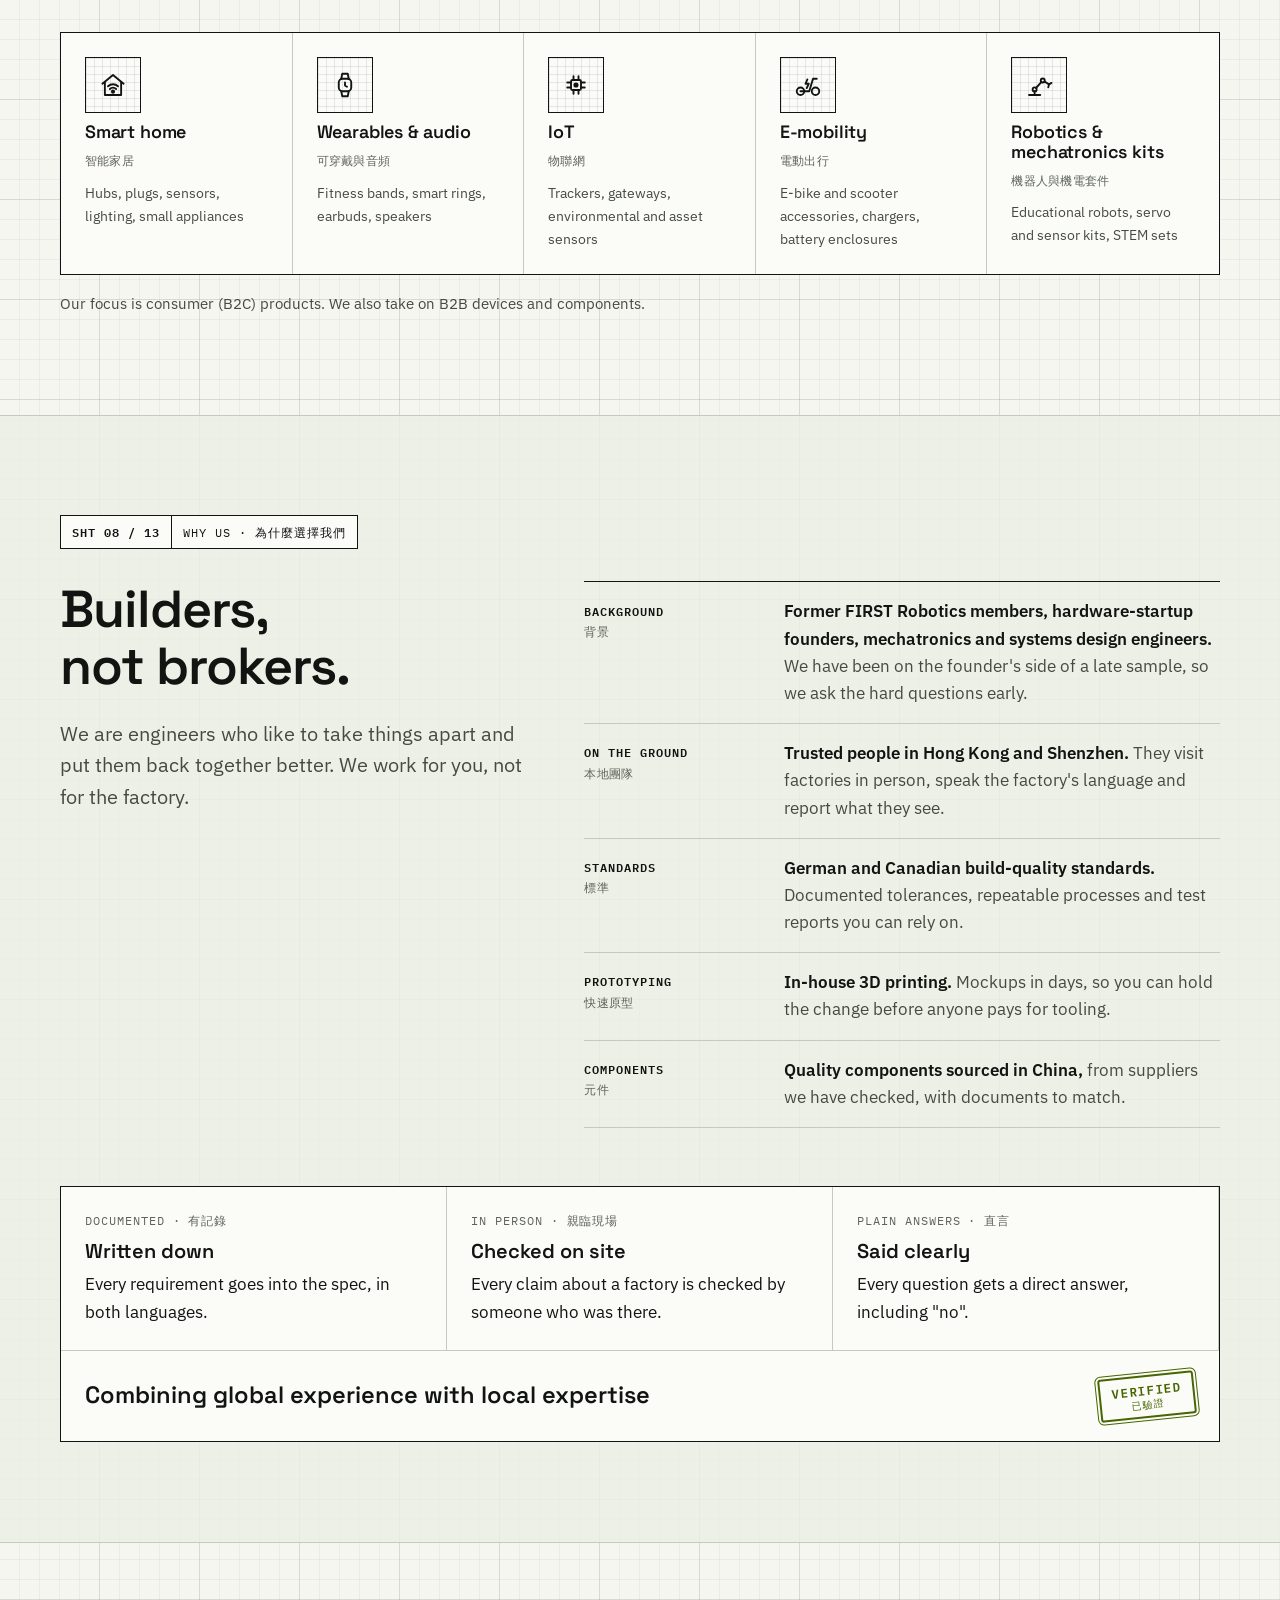
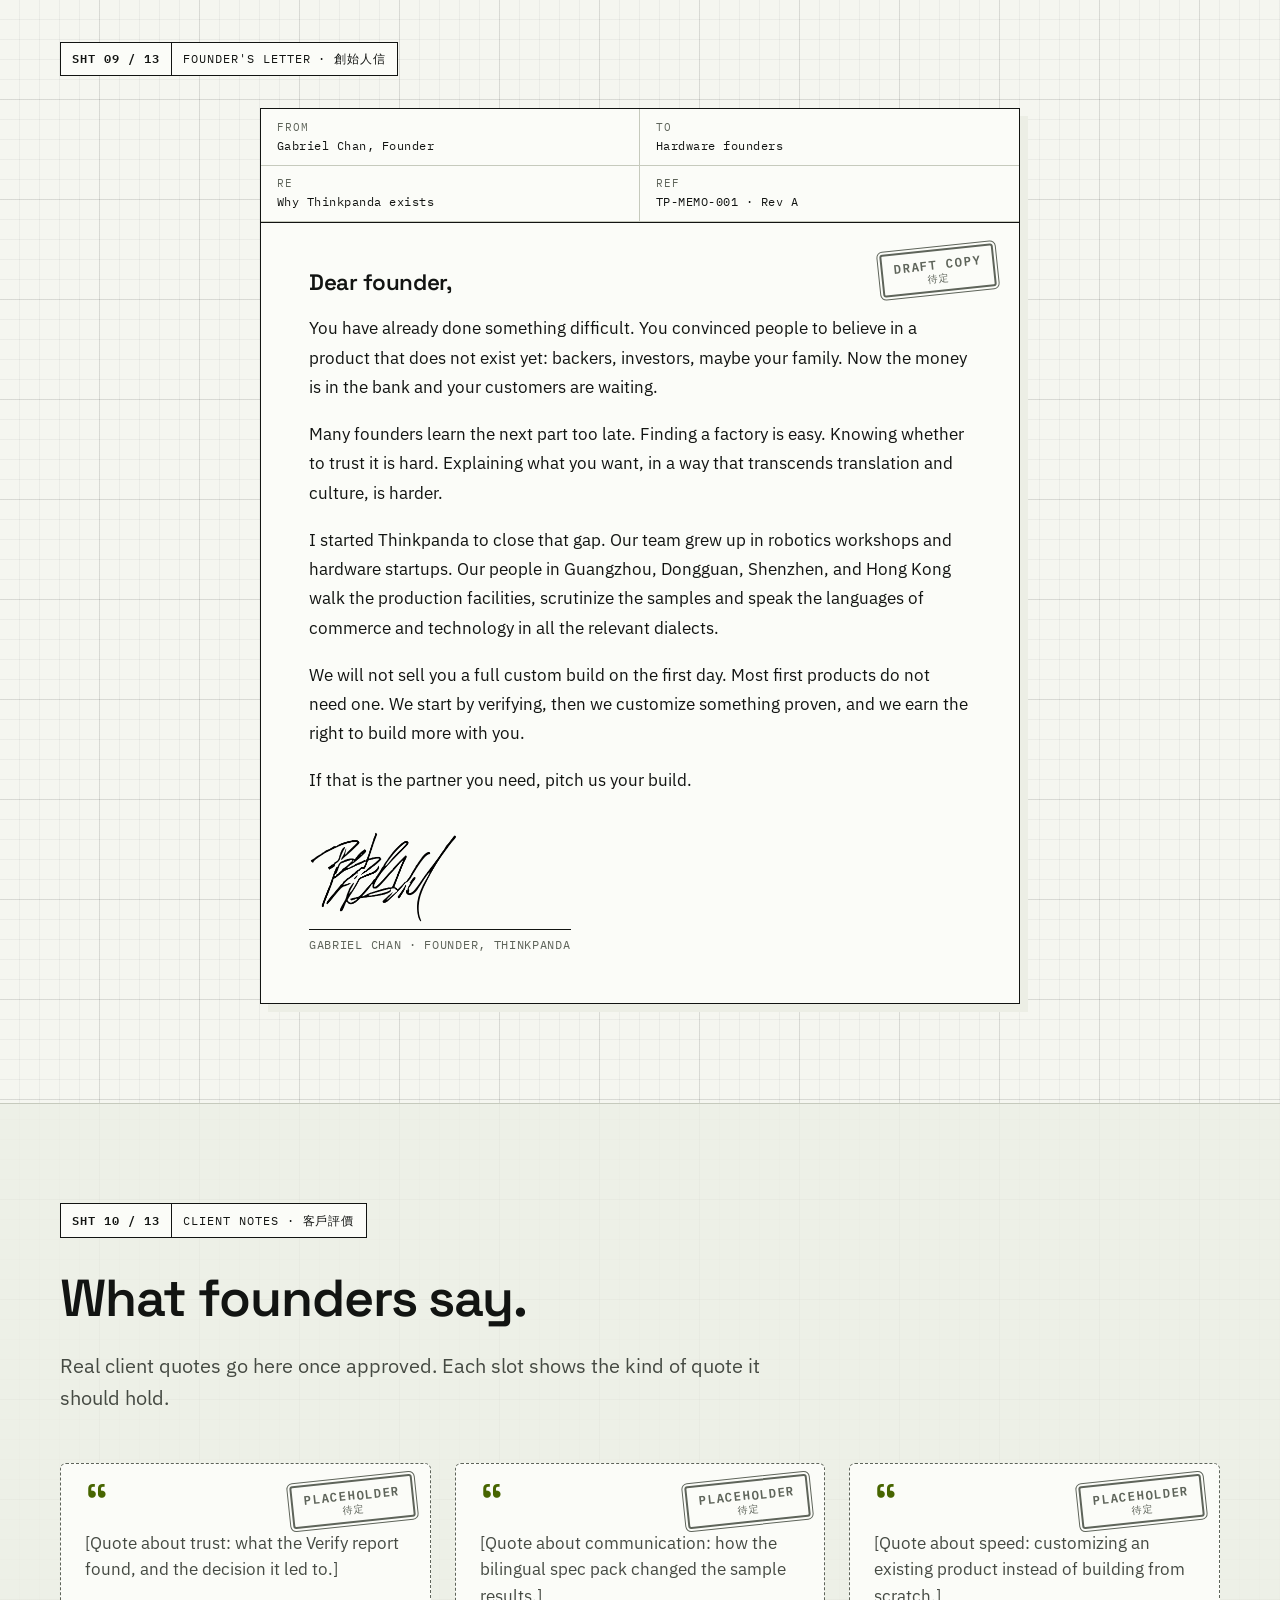
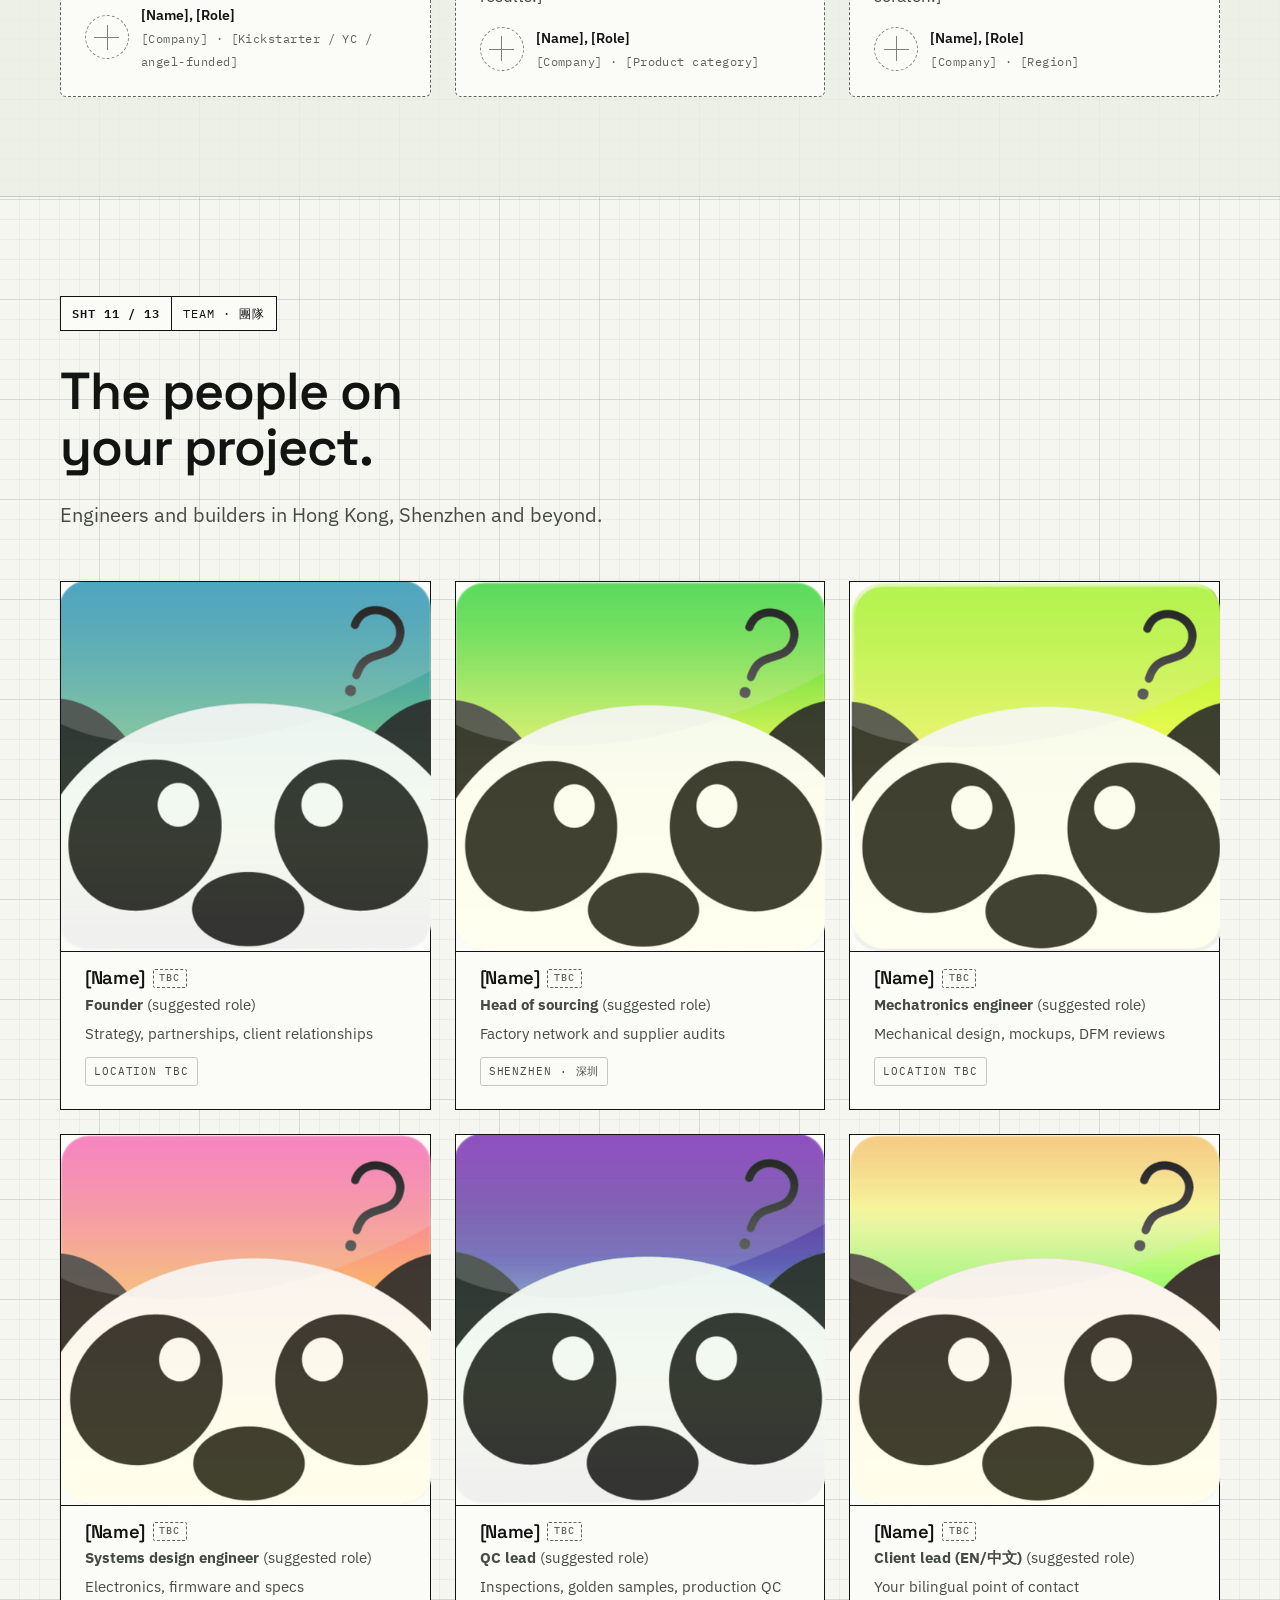
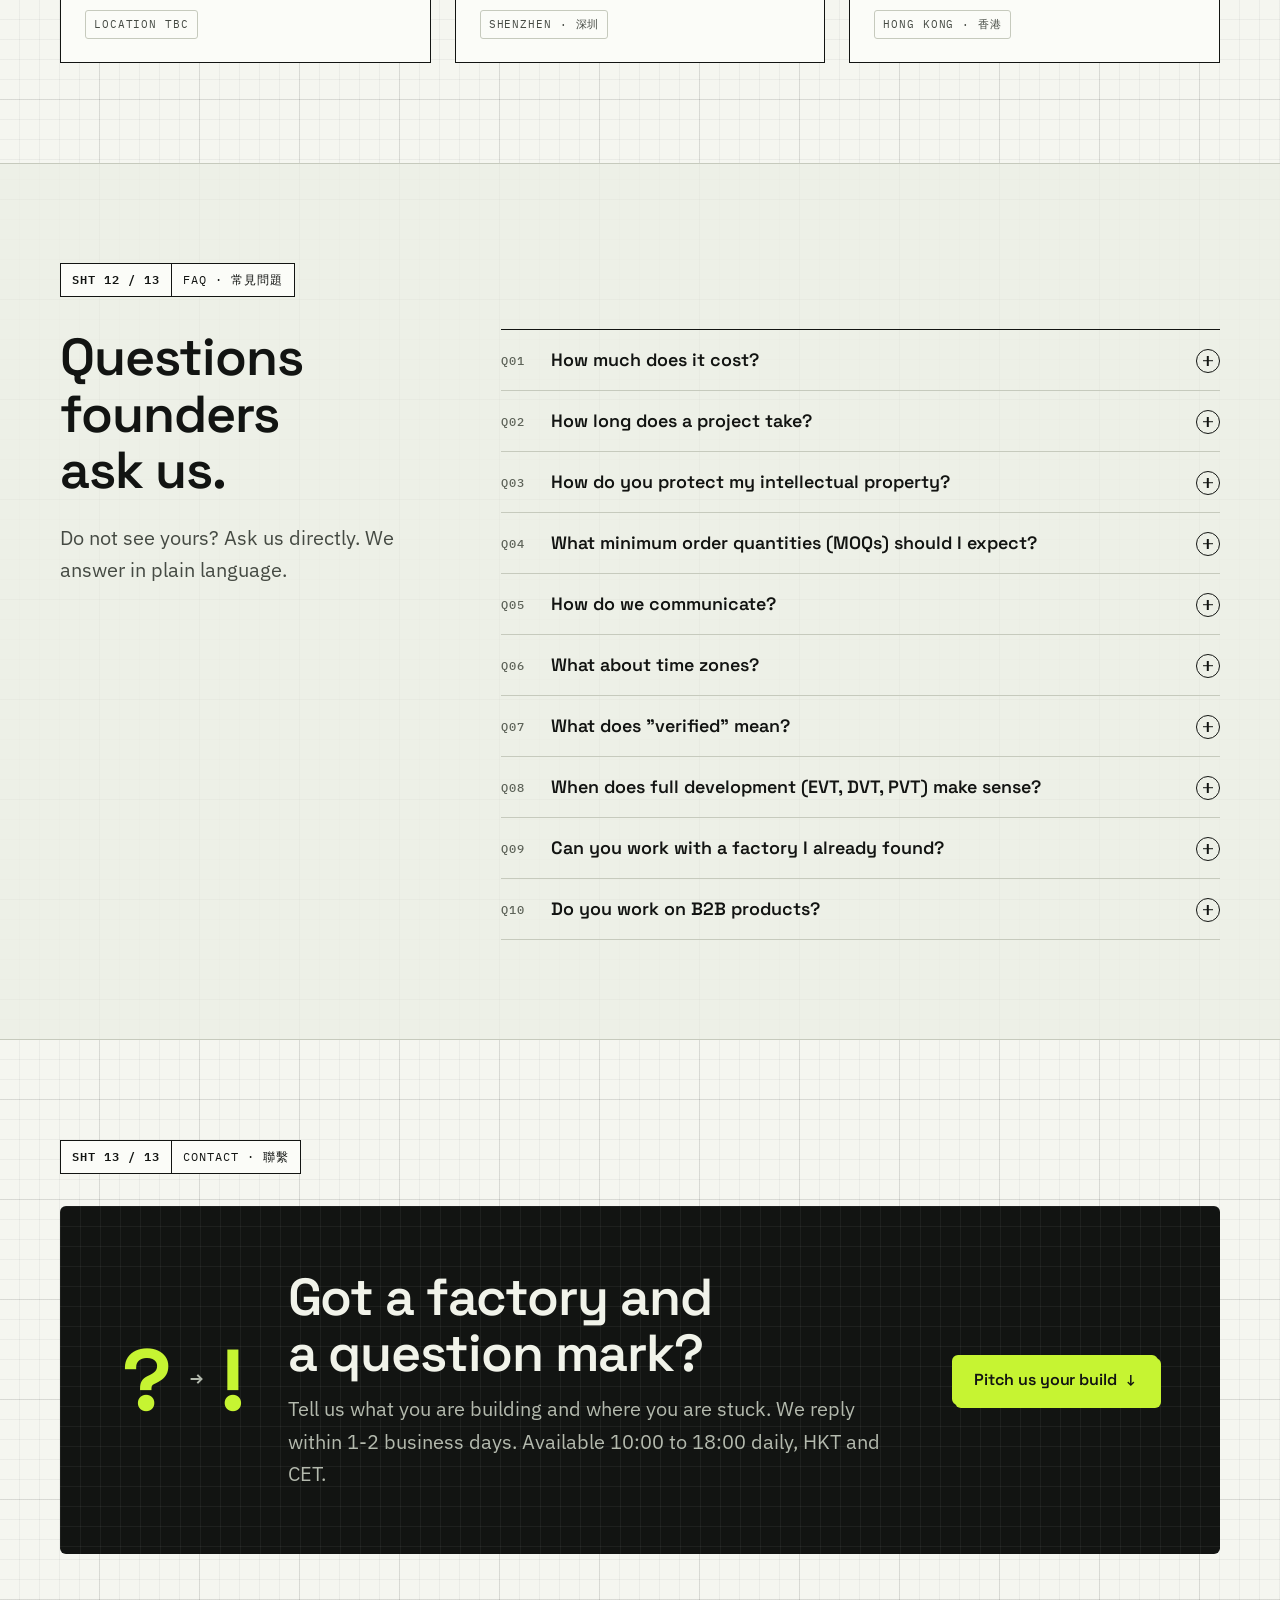
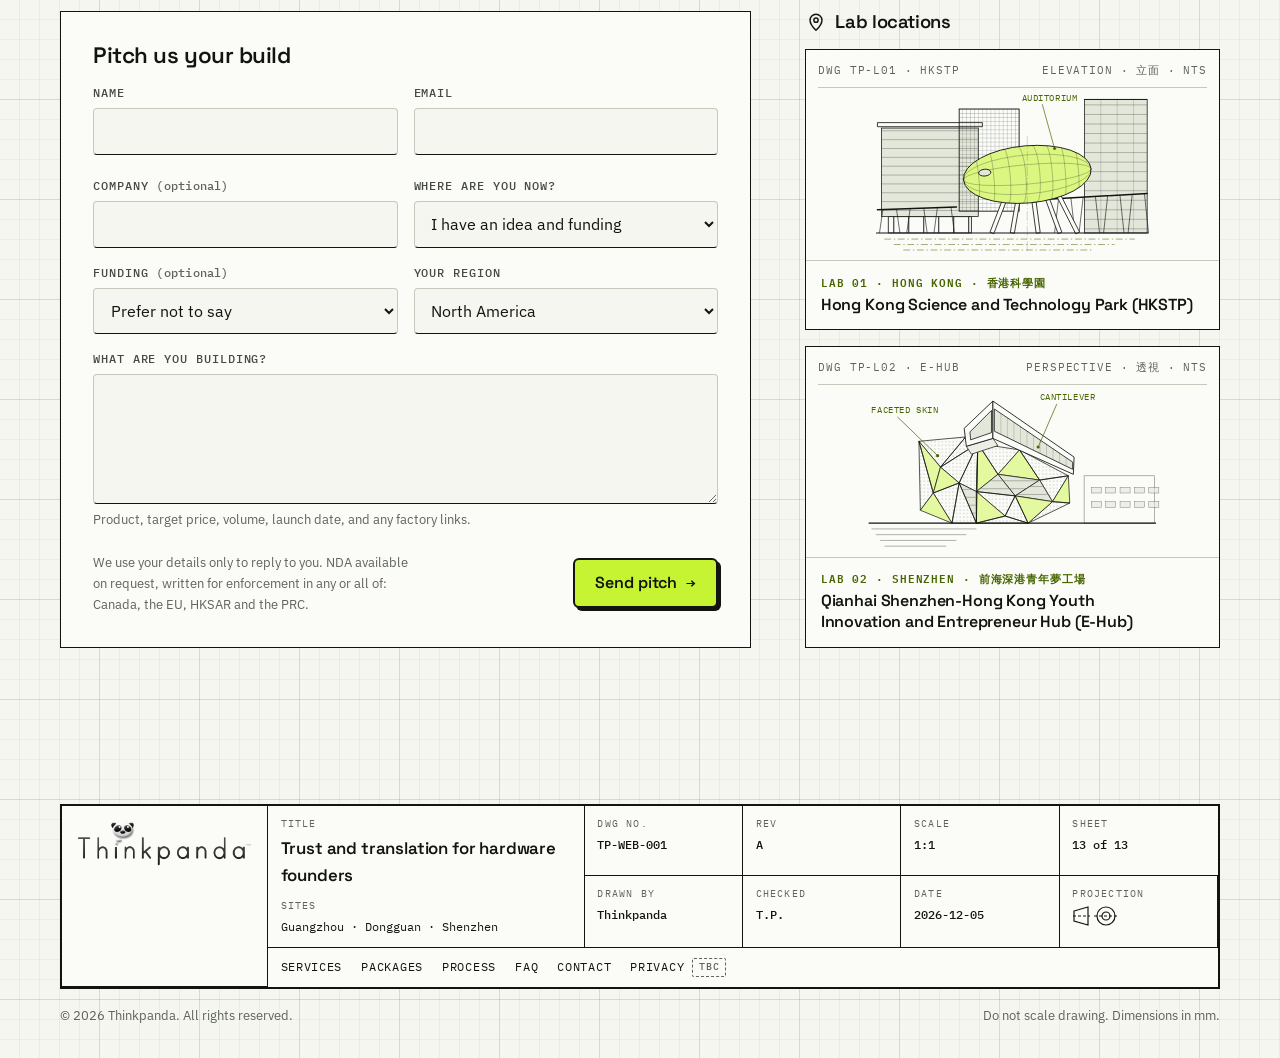
==== commit b435a945: "." ====
--- a/index.html
+++ b/index.html
@@ -497,6 +497,8 @@
 .member{background:var(--card);border:1px solid var(--rule-strong);display:grid;grid-template-rows:auto 1fr}
 .photo{aspect-ratio:4/3;border-bottom:1px solid var(--rule-strong);position:relative;display:grid;place-items:center;background-image:linear-gradient(var(--grid-major) 1px,transparent 1px),linear-gradient(90deg,var(--grid-major) 1px,transparent 1px);background-size:16px 16px}
 .photo svg{width:46%;height:auto;fill:none;stroke:var(--ink-3);stroke-width:1}
+.photo.avatar{aspect-ratio:1;background-image:none;border-bottom:1px solid var(--rule-strong);padding:0}
+.photo.avatar img{display:block;width:100%;height:100%;object-fit:cover}
 .photo .mono{position:absolute;left:.6rem;top:.5rem;color:var(--ink-3);font-size:.64rem}
 .member-body{padding:var(--s-4) var(--s-5) var(--s-5);display:grid;gap:.3rem;align-content:start}
 .member h3{font-size:1.15rem;display:flex;align-items:center;gap:.5rem;flex-wrap:wrap}
@@ -762,7 +764,7 @@
       <div class="stat" role="listitem"><div class="stat-n">47</div><div class="stat-l">manufacturers verified on site</div></div>
       <div class="stat" role="listitem"><div class="stat-n">11</div><div class="stat-l">products customized and shipped</div></div>
       <div class="stat" role="listitem"><div class="stat-n">1-2 wk</div><div class="stat-l">typical brief to golden sample</div></div>
-      <div class="stat" role="listitem"><div class="stat-n">4</div><div class="stat-l">cities: Guangzhou, Dongguan, Shenzhen, Hong Kong</div></div>
+      <div class="stat" role="listitem"><div class="stat-n">4</div><div class="stat-l">Cantonese cities</div></div>
     </div>
   </div>
 </section>
@@ -1284,15 +1286,15 @@
     <div class="sheet-head"><span class="sht">SHT 11 / 13</span><span>Team · 團隊</span></div>
     <div class="sec-intro">
       <h2 class="sec-title" id="teamTitle">The people on your project.</h2>
-      <p class="sec-lead">Engineers and builders in Hong Kong, Shenzhen and beyond. Names, photos and roles to be confirmed.</p>
+      <p class="sec-lead">Engineers and builders in Hong Kong, Shenzhen and beyond.</p>
     </div>
     <div class="team-grid">
-      <article class="member"><div class="photo"><span class="mono">Photo 01 · TBC</span><svg viewBox="0 0 100 100" aria-hidden="true"><circle cx="50" cy="50" r="46" stroke-dasharray="3 4"/><path d="M50 0v100M0 50h100" stroke-dasharray="6 3 1 3"/><circle cx="50" cy="40" r="15"/><path d="M22 84c4-15 15-23 28-23s24 8 28 23"/></svg></div><div class="member-body"><h3>[Name] <span class="tbc">TBC</span></h3><p class="role"><strong>Founder</strong> (suggested role)</p><p class="role">Strategy, partnerships, client relationships</p><div class="loc"><span class="tag">Location TBC</span></div></div></article>
-      <article class="member"><div class="photo"><span class="mono">Photo 02 · TBC</span><svg viewBox="0 0 100 100" aria-hidden="true"><circle cx="50" cy="50" r="46" stroke-dasharray="3 4"/><path d="M50 0v100M0 50h100" stroke-dasharray="6 3 1 3"/><circle cx="50" cy="40" r="15"/><path d="M22 84c4-15 15-23 28-23s24 8 28 23"/></svg></div><div class="member-body"><h3>[Name] <span class="tbc">TBC</span></h3><p class="role"><strong>Head of sourcing</strong> (suggested role)</p><p class="role">Factory network and supplier audits</p><div class="loc"><span class="tag">Shenzhen · 深圳</span></div></div></article>
-      <article class="member"><div class="photo"><span class="mono">Photo 03 · TBC</span><svg viewBox="0 0 100 100" aria-hidden="true"><circle cx="50" cy="50" r="46" stroke-dasharray="3 4"/><path d="M50 0v100M0 50h100" stroke-dasharray="6 3 1 3"/><circle cx="50" cy="40" r="15"/><path d="M22 84c4-15 15-23 28-23s24 8 28 23"/></svg></div><div class="member-body"><h3>[Name] <span class="tbc">TBC</span></h3><p class="role"><strong>Mechatronics engineer</strong> (suggested role)</p><p class="role">Mechanical design, mockups, DFM reviews</p><div class="loc"><span class="tag">Location TBC</span></div></div></article>
-      <article class="member"><div class="photo"><span class="mono">Photo 04 · TBC</span><svg viewBox="0 0 100 100" aria-hidden="true"><circle cx="50" cy="50" r="46" stroke-dasharray="3 4"/><path d="M50 0v100M0 50h100" stroke-dasharray="6 3 1 3"/><circle cx="50" cy="40" r="15"/><path d="M22 84c4-15 15-23 28-23s24 8 28 23"/></svg></div><div class="member-body"><h3>[Name] <span class="tbc">TBC</span></h3><p class="role"><strong>Systems design engineer</strong> (suggested role)</p><p class="role">Electronics, firmware and specs</p><div class="loc"><span class="tag">Location TBC</span></div></div></article>
-      <article class="member"><div class="photo"><span class="mono">Photo 05 · TBC</span><svg viewBox="0 0 100 100" aria-hidden="true"><circle cx="50" cy="50" r="46" stroke-dasharray="3 4"/><path d="M50 0v100M0 50h100" stroke-dasharray="6 3 1 3"/><circle cx="50" cy="40" r="15"/><path d="M22 84c4-15 15-23 28-23s24 8 28 23"/></svg></div><div class="member-body"><h3>[Name] <span class="tbc">TBC</span></h3><p class="role"><strong>QC lead</strong> (suggested role)</p><p class="role">Inspections, golden samples, production QC</p><div class="loc"><span class="tag">Shenzhen · 深圳</span></div></div></article>
-      <article class="member"><div class="photo"><span class="mono">Photo 06 · TBC</span><svg viewBox="0 0 100 100" aria-hidden="true"><circle cx="50" cy="50" r="46" stroke-dasharray="3 4"/><path d="M50 0v100M0 50h100" stroke-dasharray="6 3 1 3"/><circle cx="50" cy="40" r="15"/><path d="M22 84c4-15 15-23 28-23s24 8 28 23"/></svg></div><div class="member-body"><h3>[Name] <span class="tbc">TBC</span></h3><p class="role"><strong>Client lead (EN/中文)</strong> (suggested role)</p><p class="role">Your bilingual point of contact</p><div class="loc"><span class="tag">Hong Kong · 香港</span></div></div></article>
+      <article class="member"><div class="photo avatar"><img src="[data-uri]" alt="Team avatar, blue" width="480" height="480"></div><div class="member-body"><h3>[Name] <span class="tbc">TBC</span></h3><p class="role"><strong>Founder</strong> (suggested role)</p><p class="role">Strategy, partnerships, client relationships</p><div class="loc"><span class="tag">Location TBC</span></div></div></article>
+      <article class="member"><div class="photo avatar"><img src="[data-uri]" alt="Team avatar, green" width="480" height="480"></div><div class="member-body"><h3>[Name] <span class="tbc">TBC</span></h3><p class="role"><strong>Head of sourcing</strong> (suggested role)</p><p class="role">Factory network and supplier audits</p><div class="loc"><span class="tag">Shenzhen · 深圳</span></div></div></article>
+      <article class="member"><div class="photo avatar"><img src="[data-uri]" alt="Team avatar, lime" width="480" height="480"></div><div class="member-body"><h3>[Name] <span class="tbc">TBC</span></h3><p class="role"><strong>Mechatronics engineer</strong> (suggested role)</p><p class="role">Mechanical design, mockups, DFM reviews</p><div class="loc"><span class="tag">Location TBC</span></div></div></article>
+      <article class="member"><div class="photo avatar"><img src="[data-uri]" alt="Team avatar, pink" width="480" height="480"></div><div class="member-body"><h3>[Name] <span class="tbc">TBC</span></h3><p class="role"><strong>Systems design engineer</strong> (suggested role)</p><p class="role">Electronics, firmware and specs</p><div class="loc"><span class="tag">Location TBC</span></div></div></article>
+      <article class="member"><div class="photo avatar"><img src="[data-uri]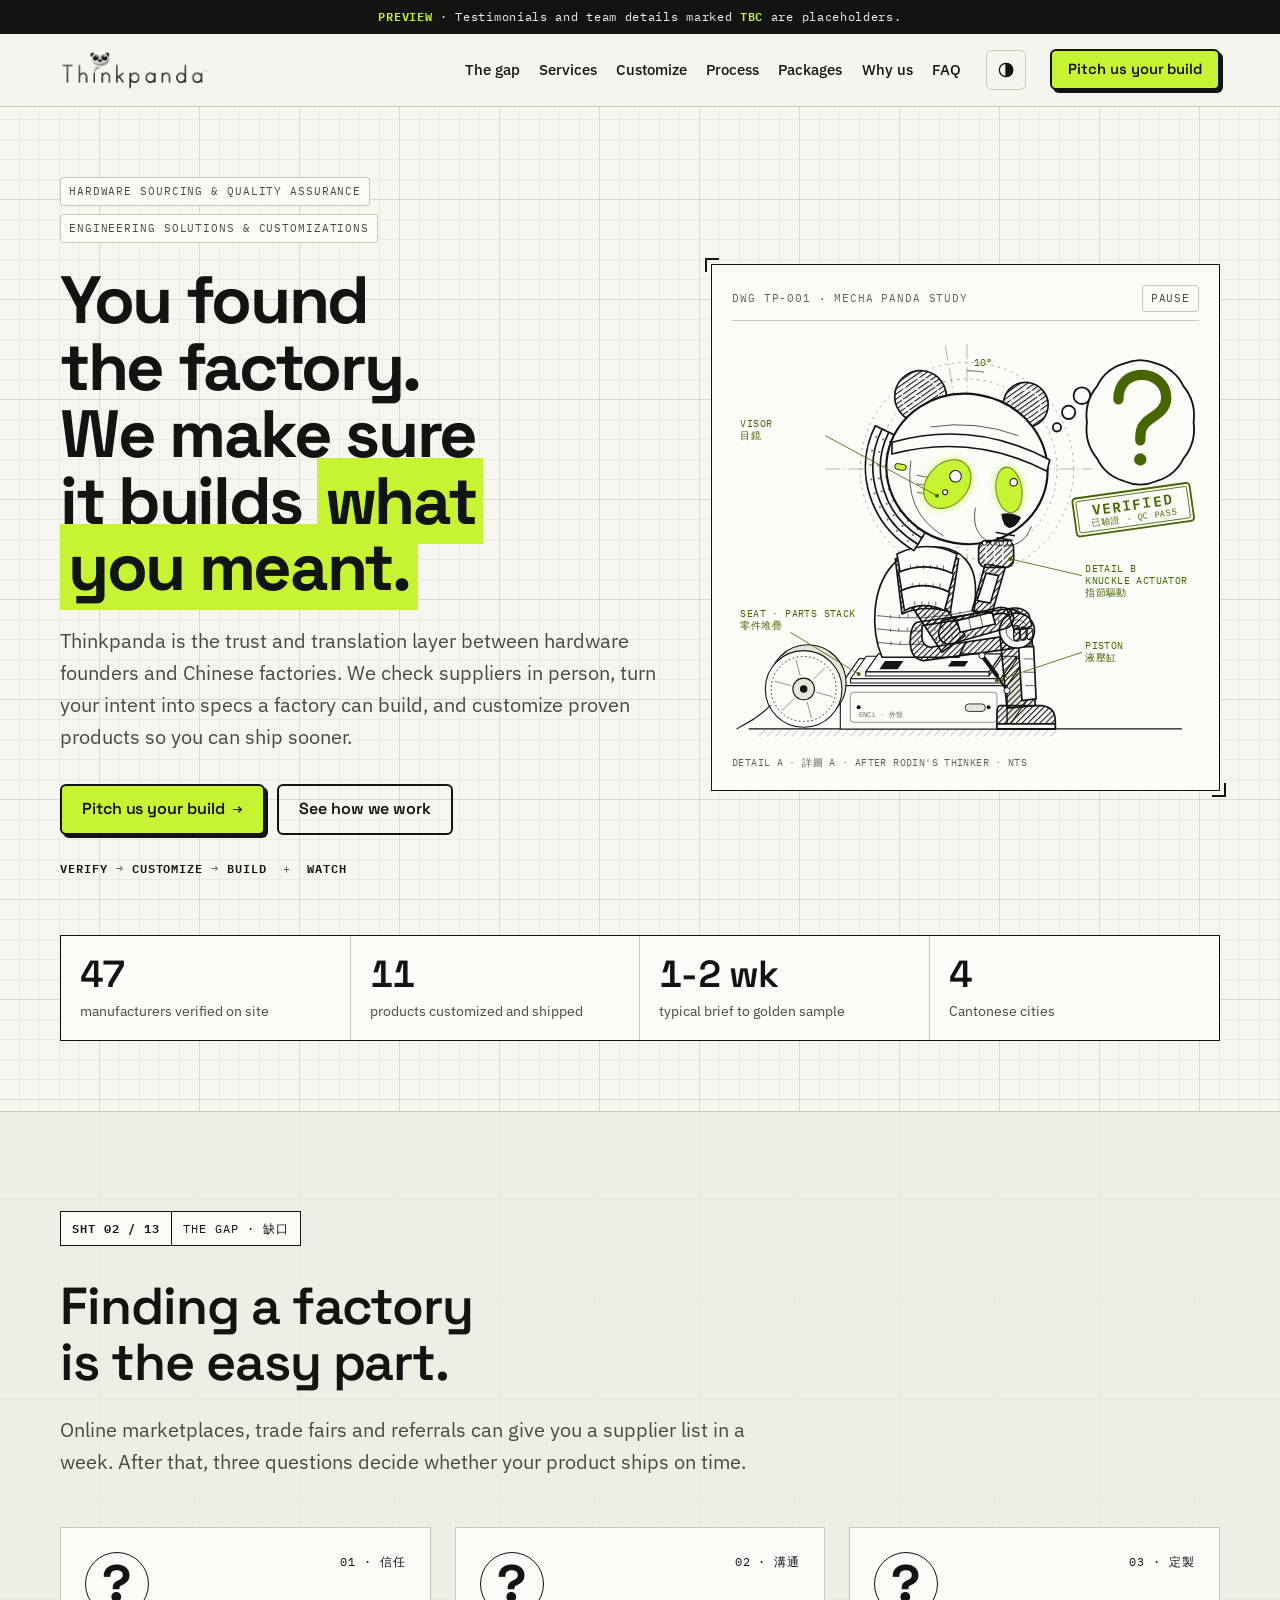
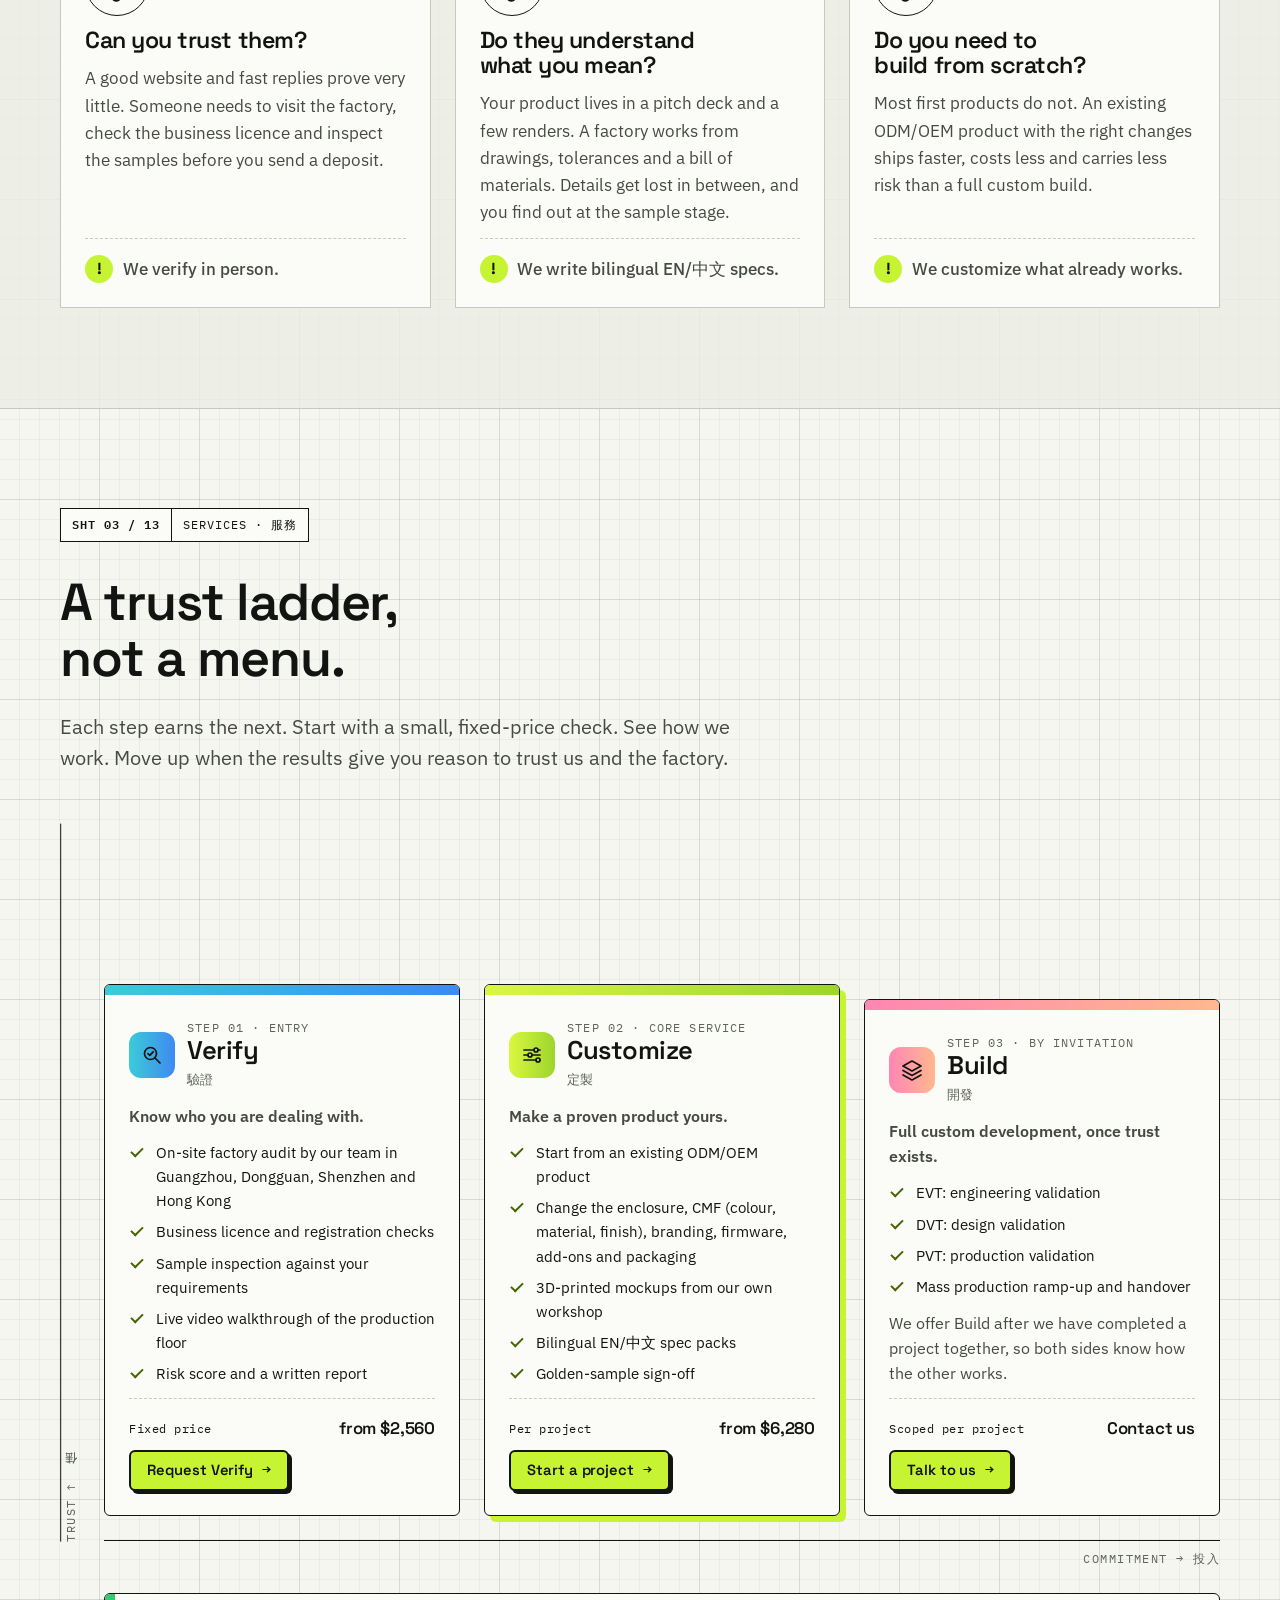
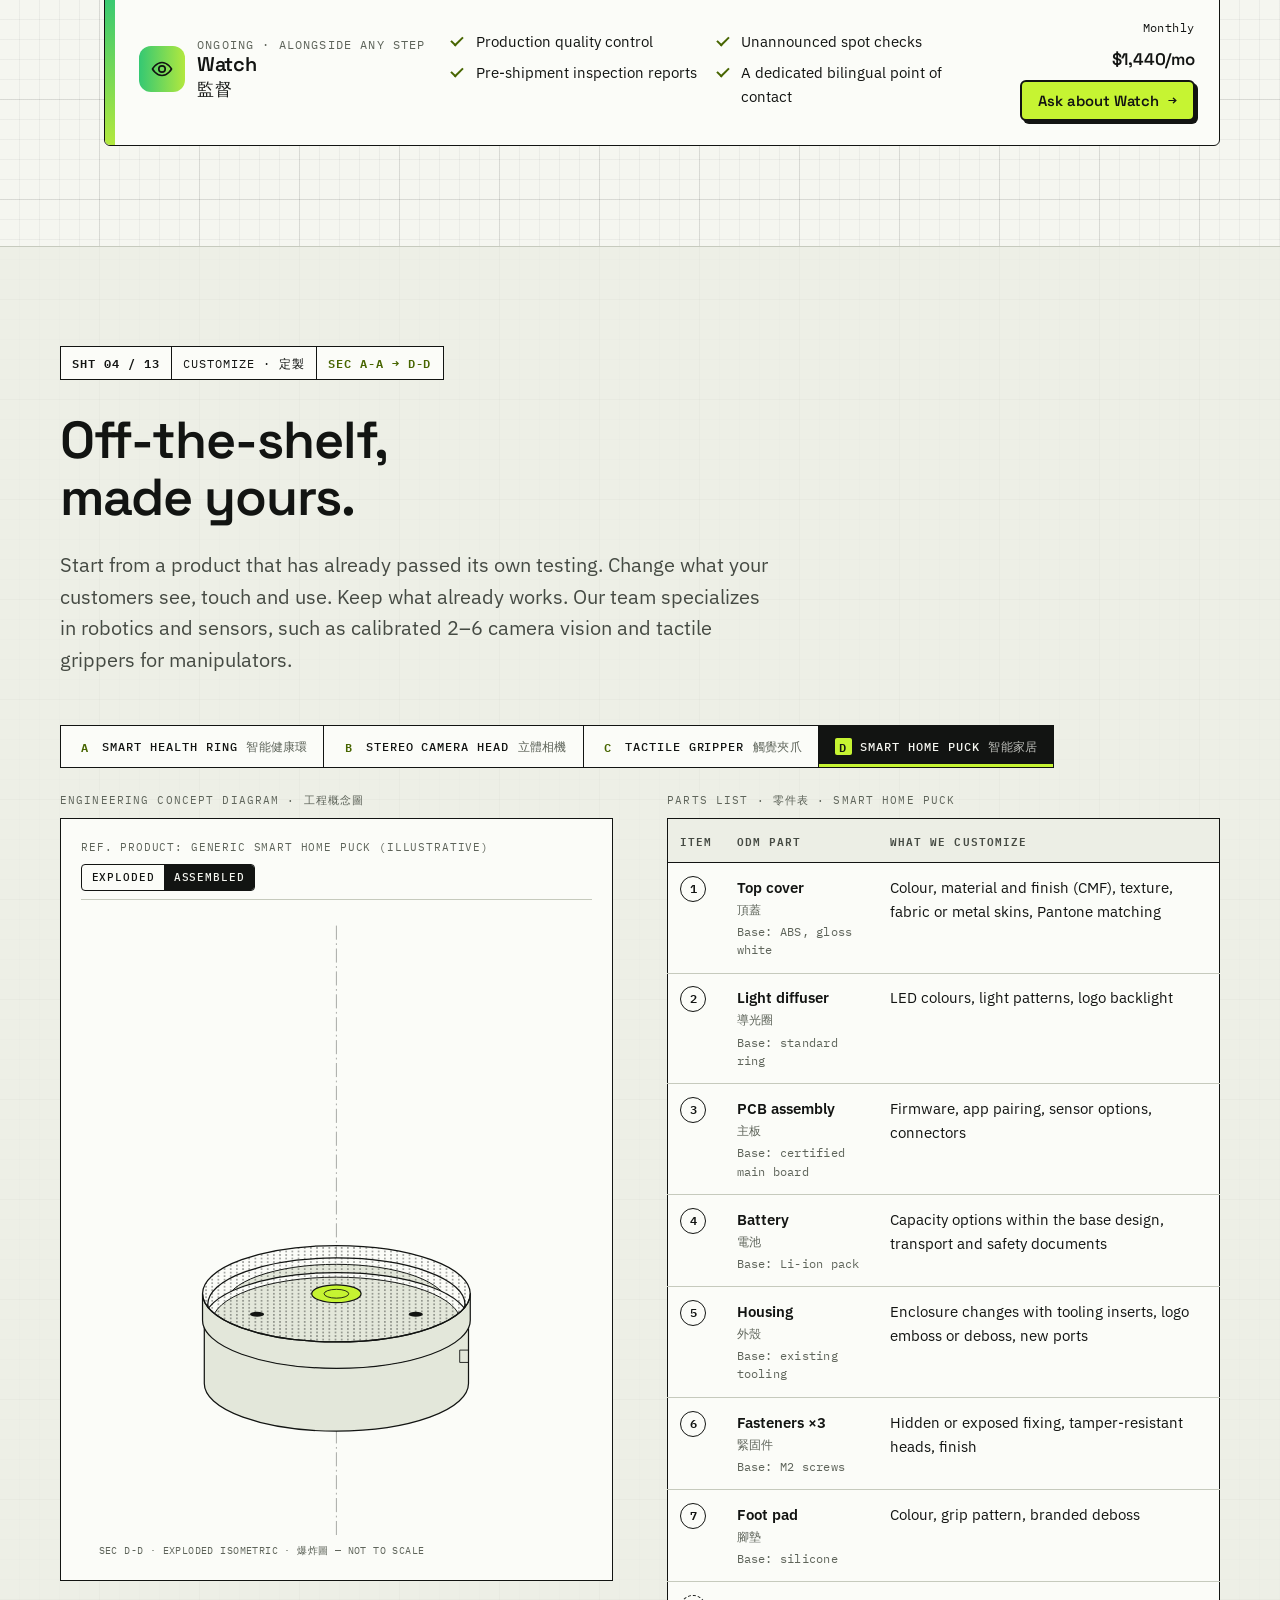
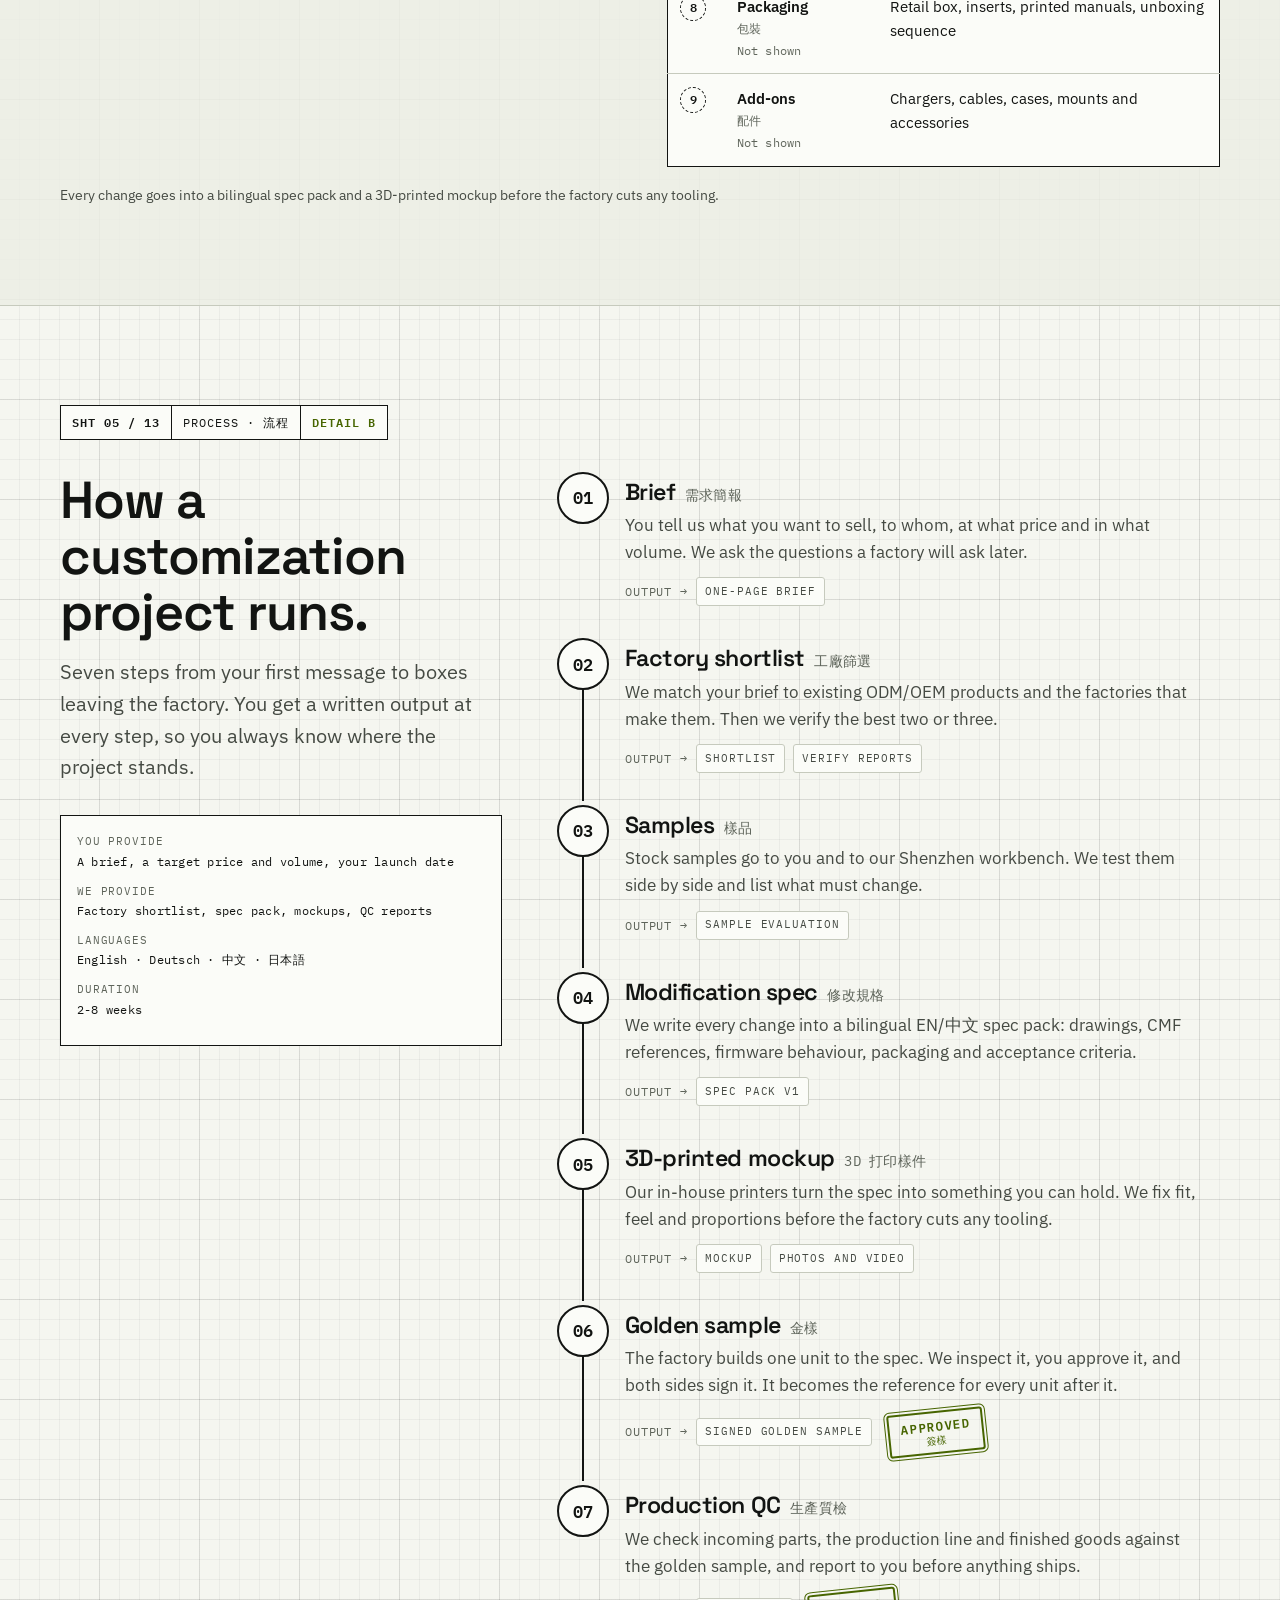
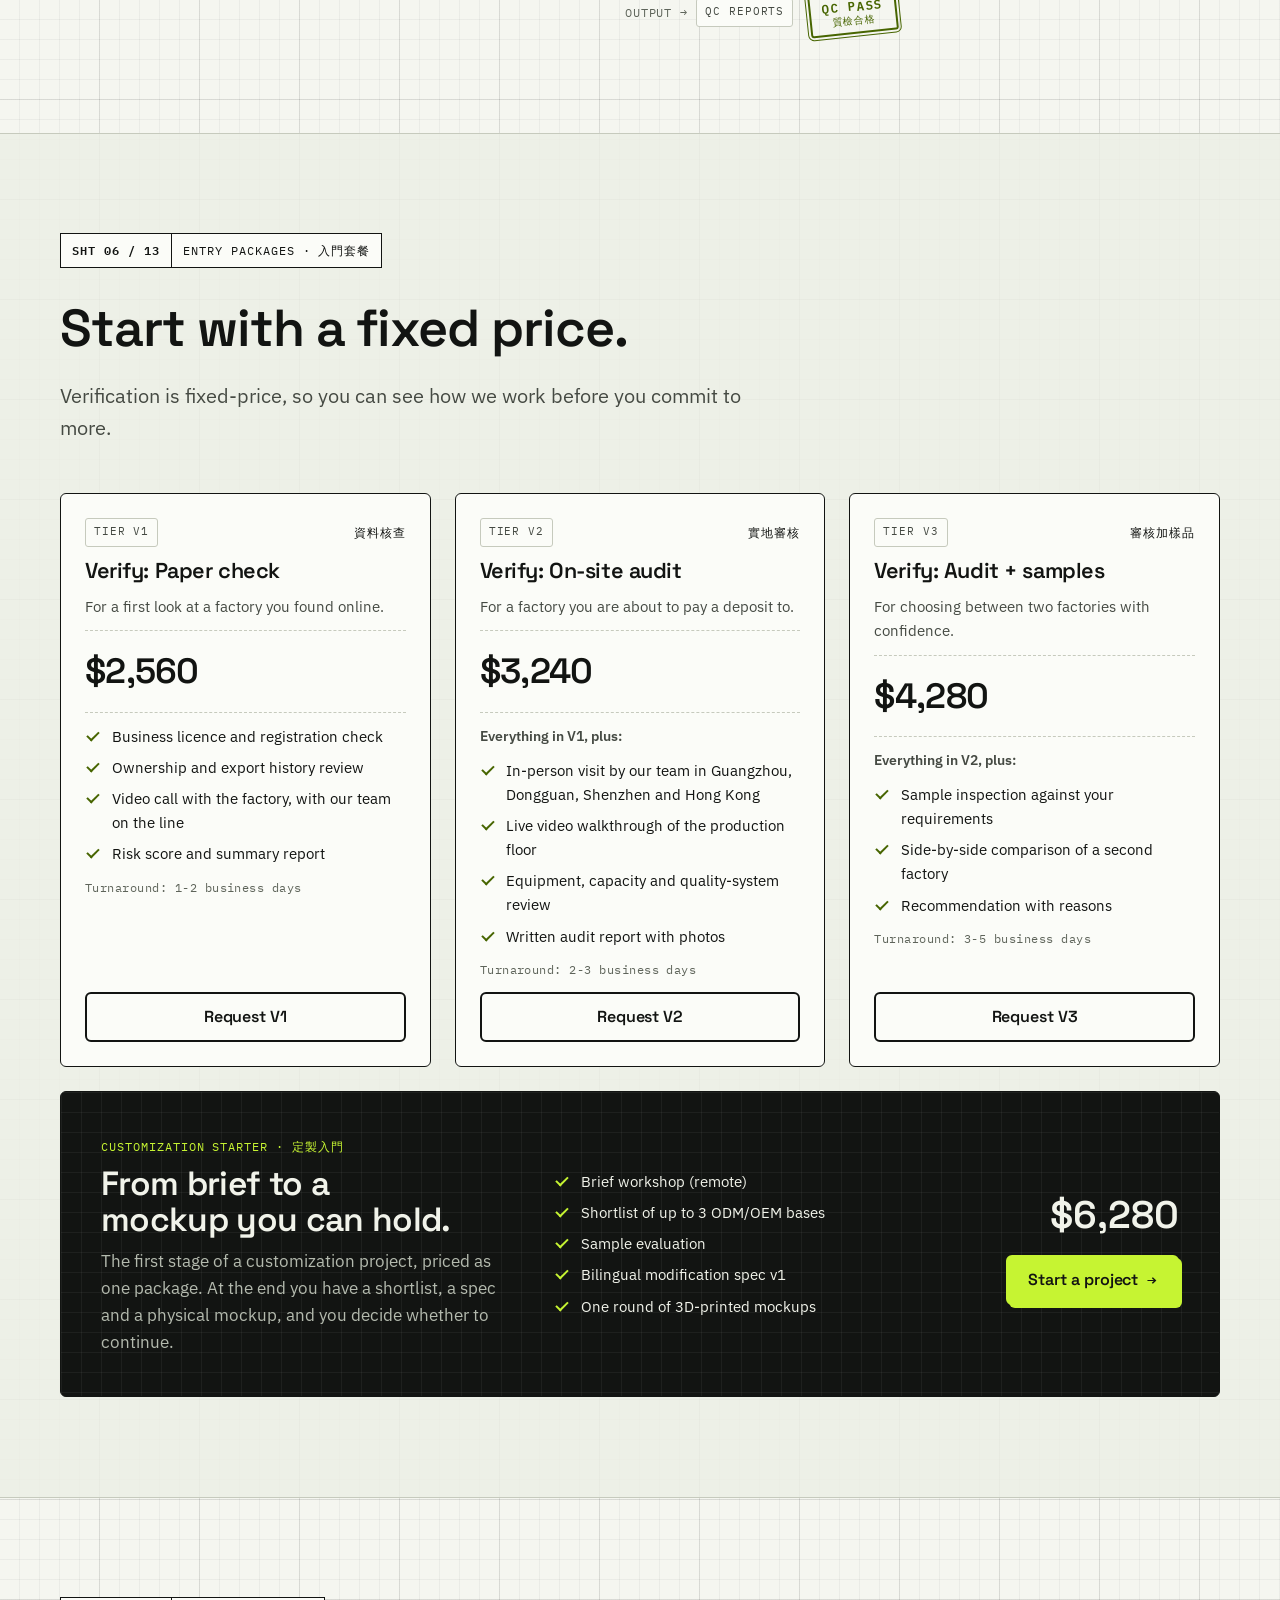
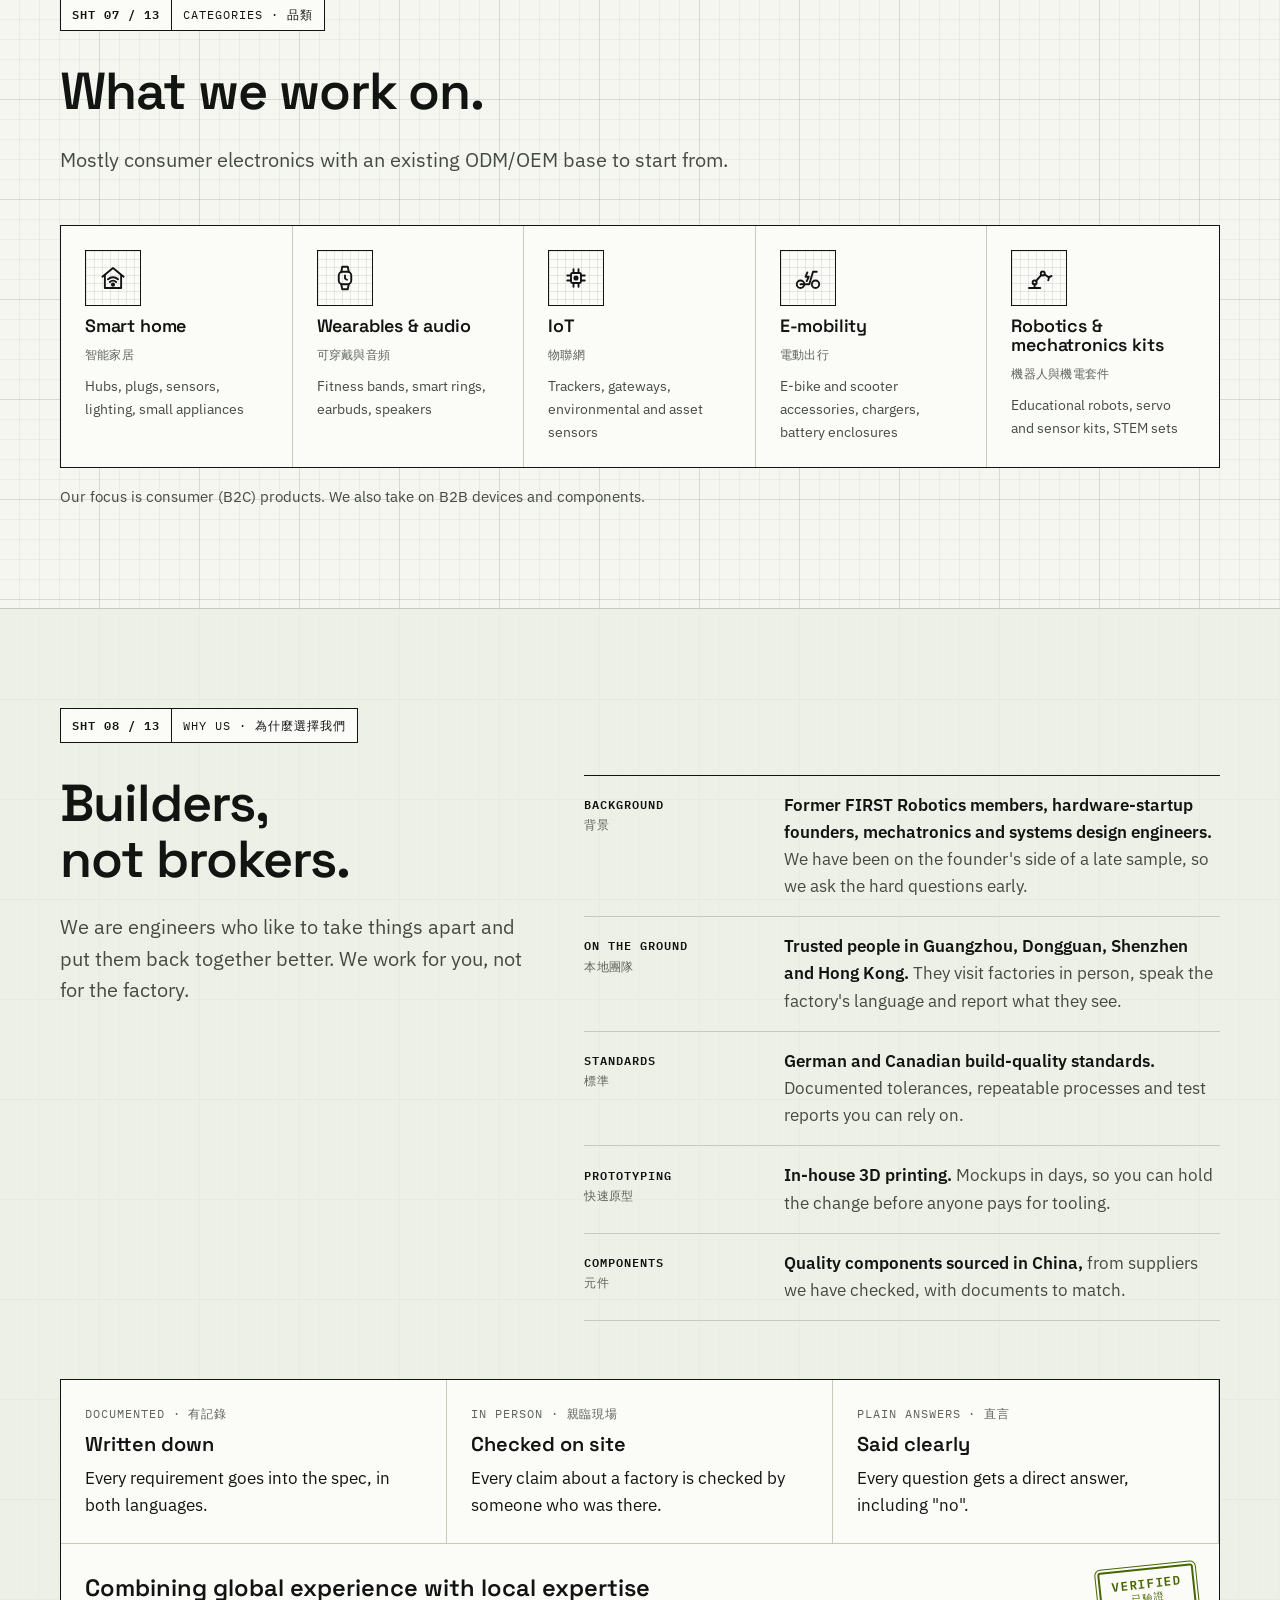
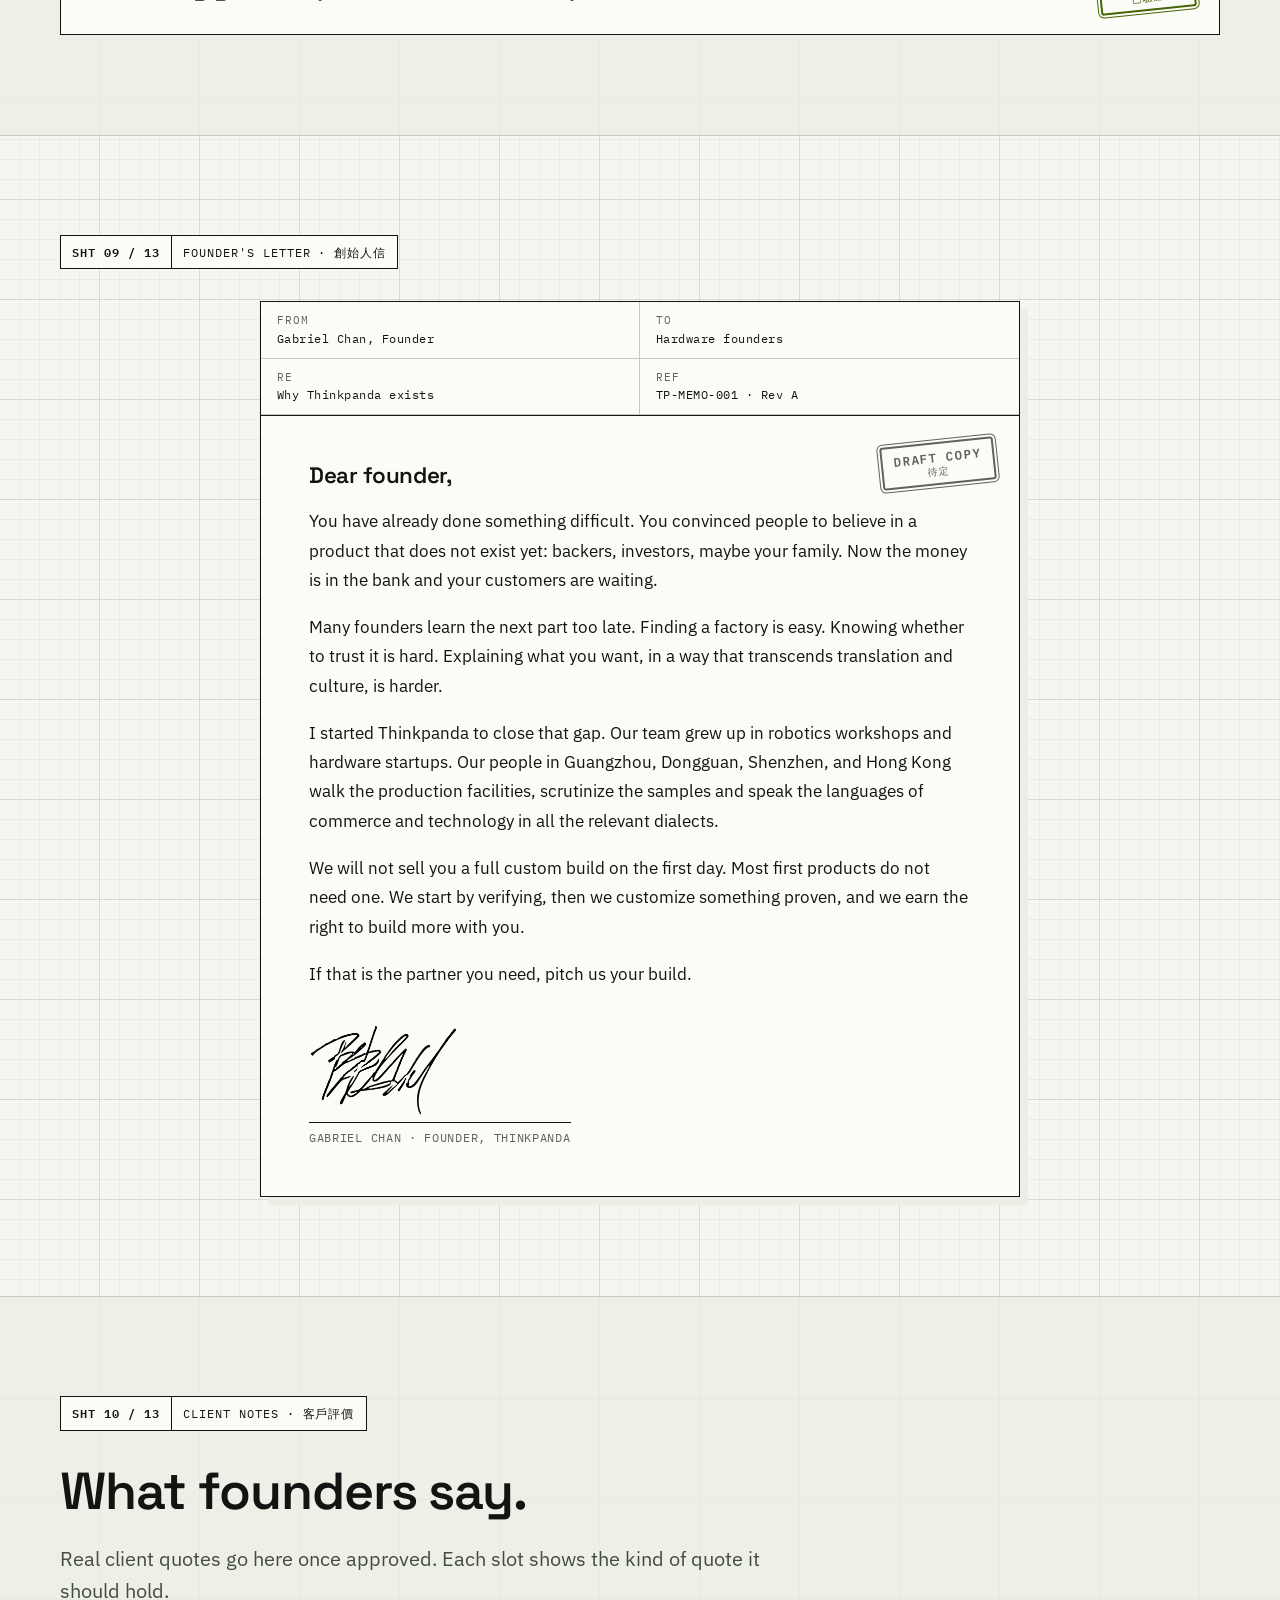
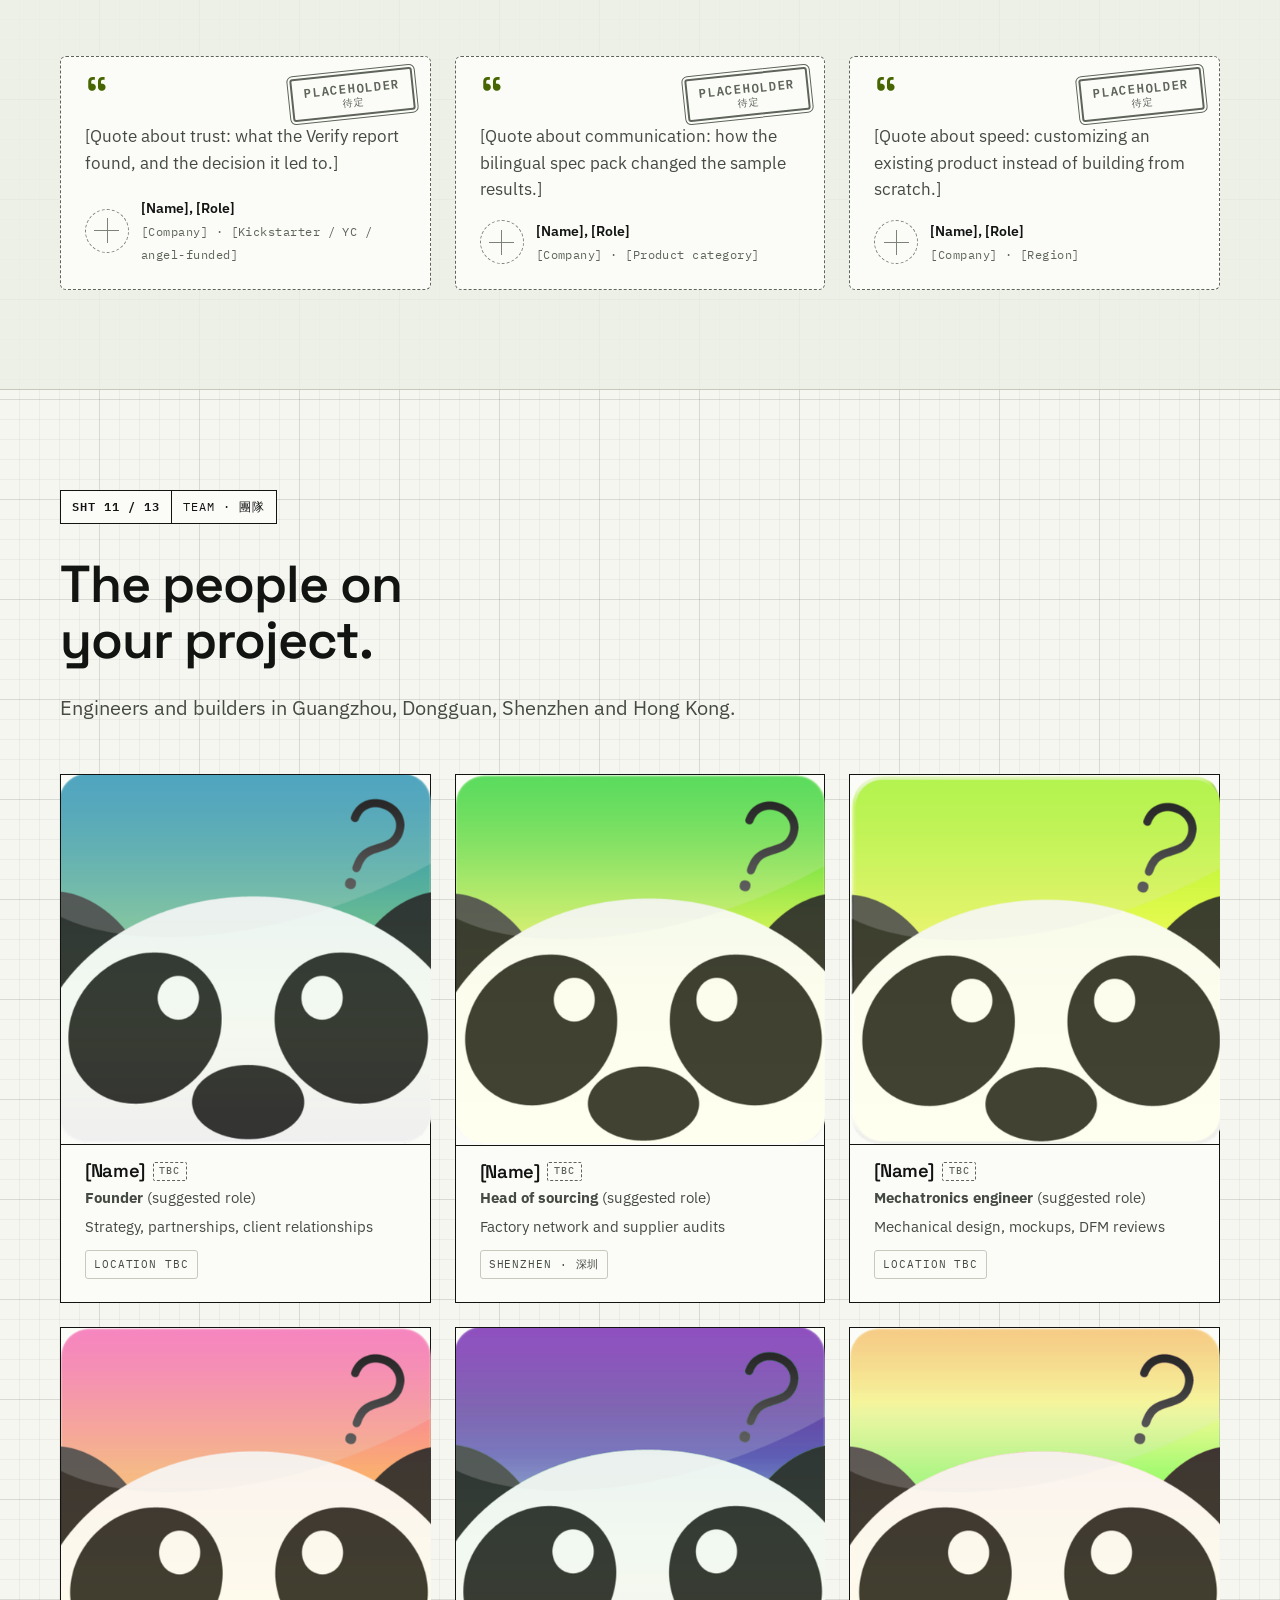
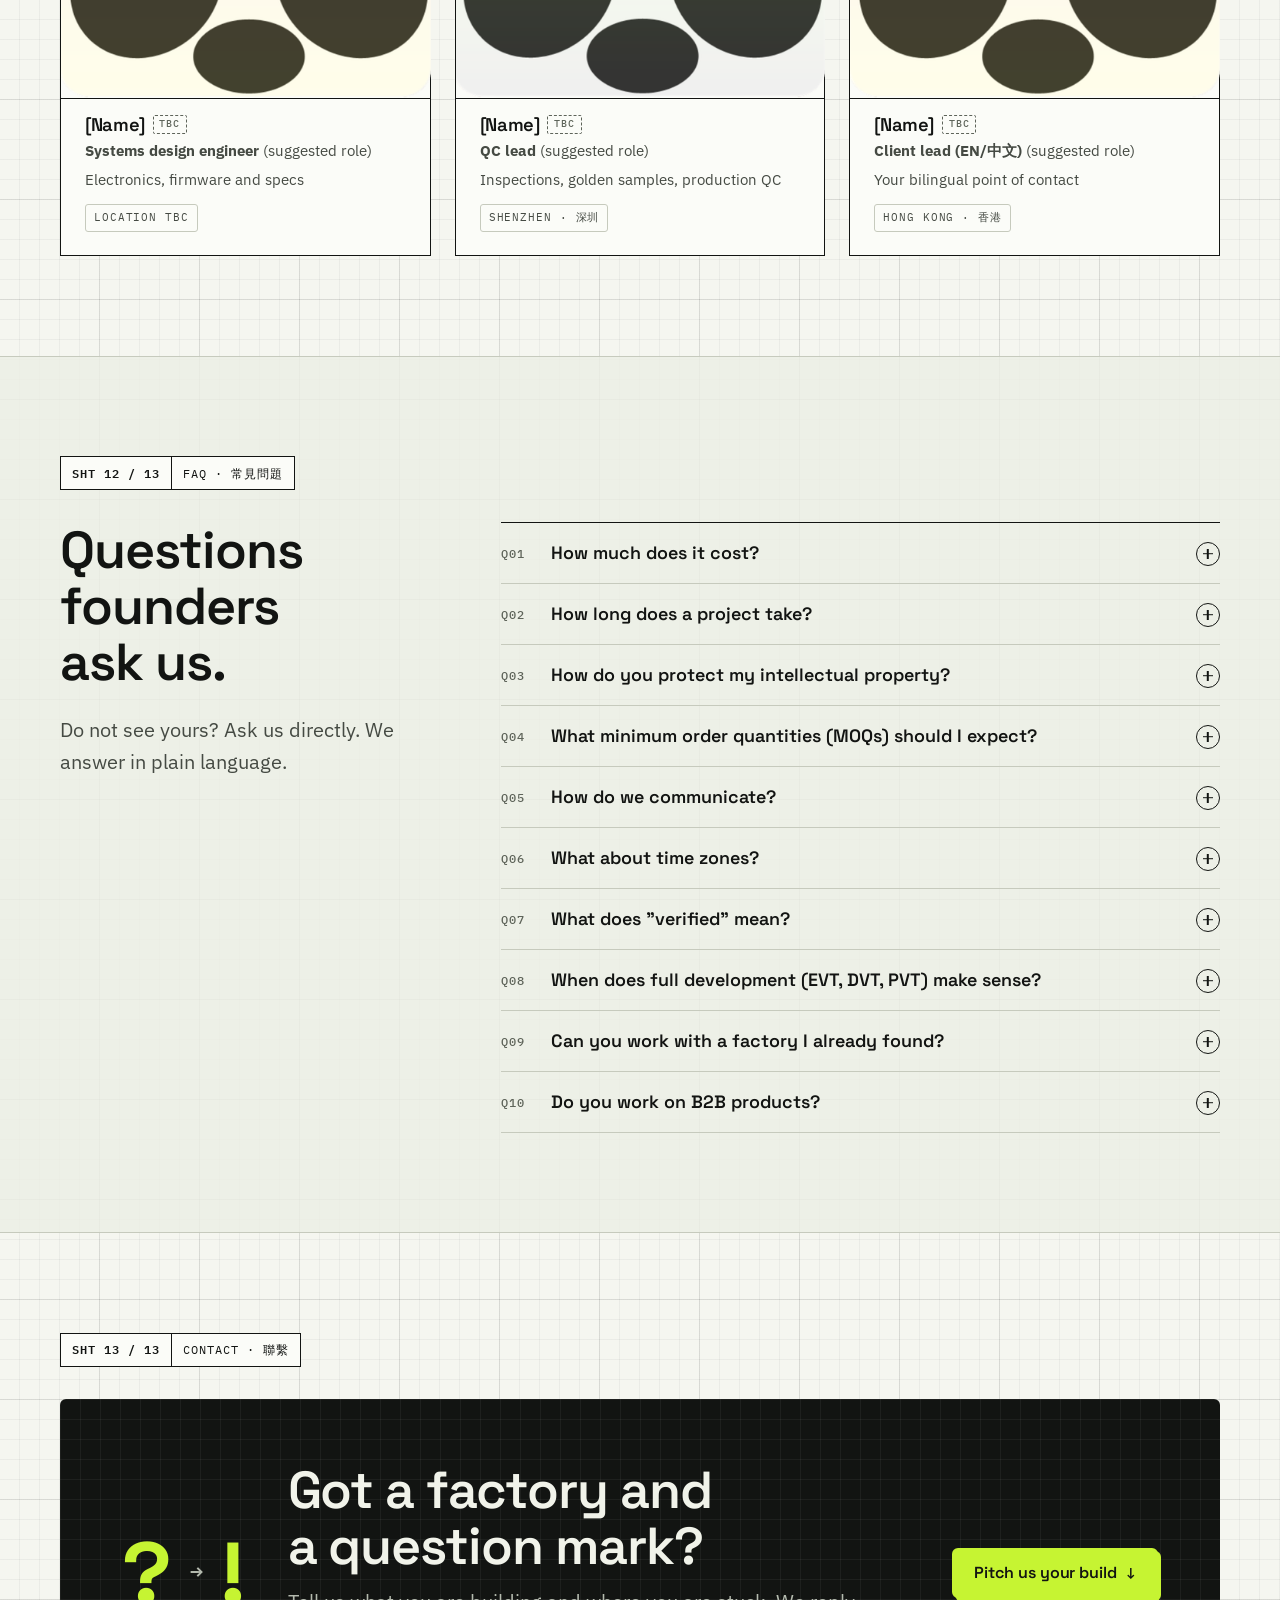
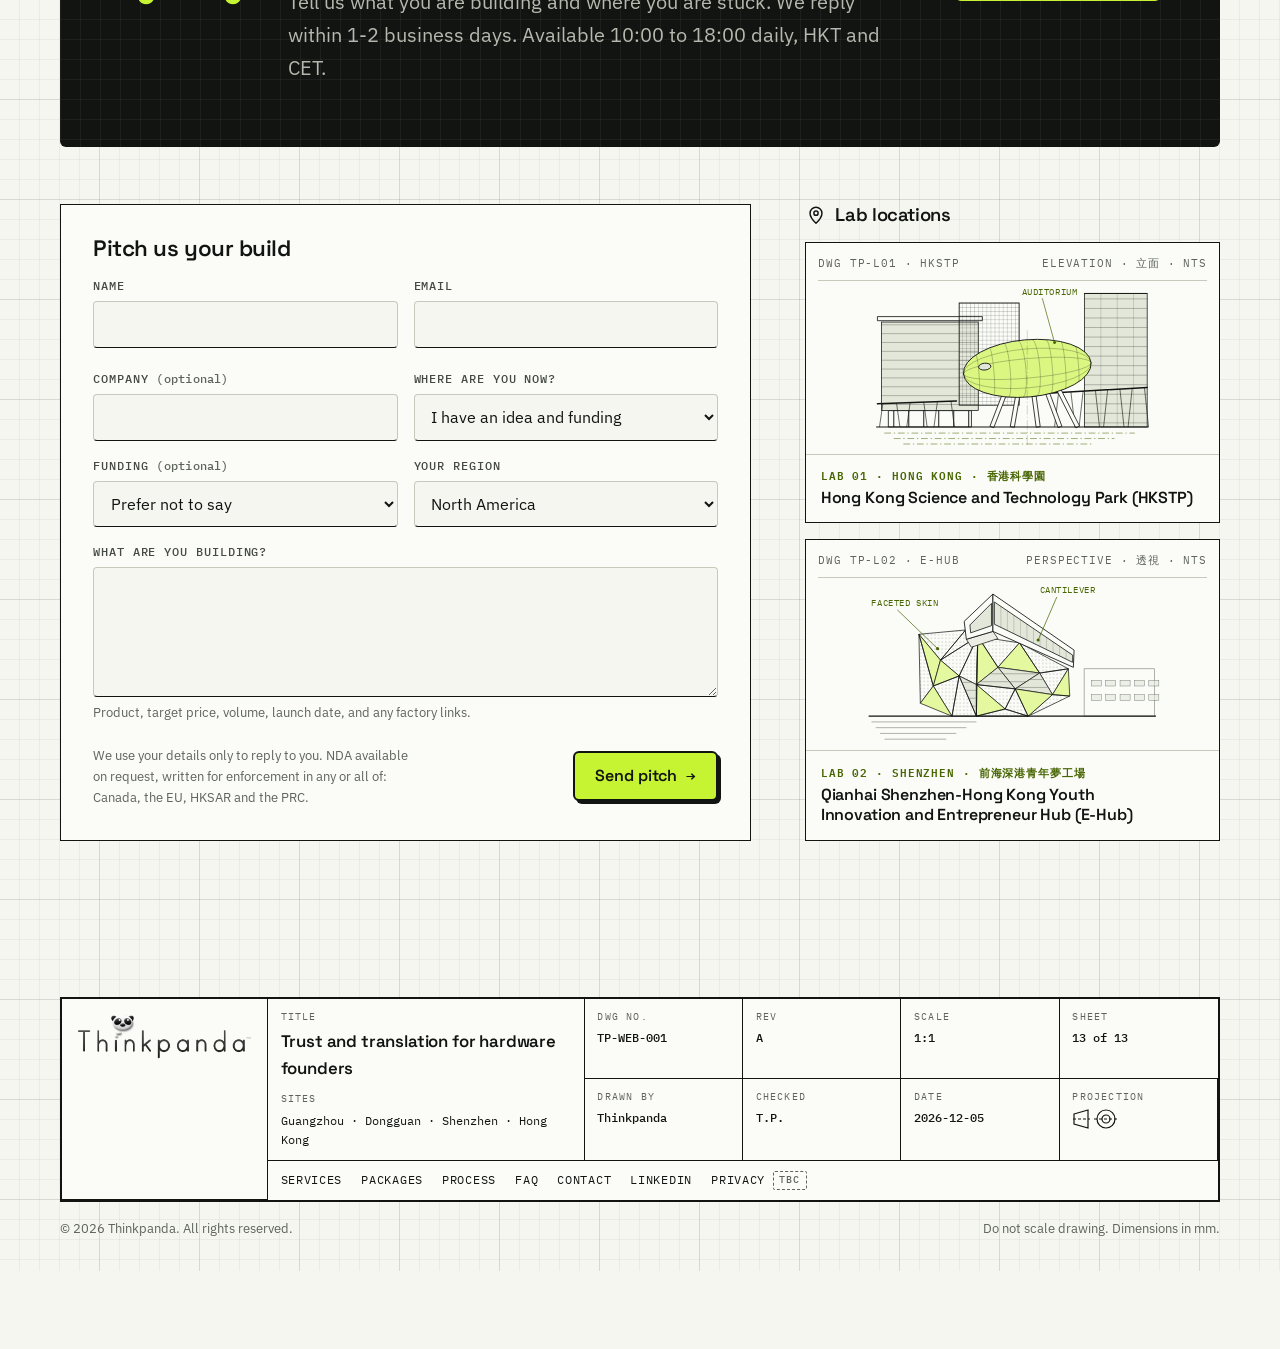
==== commit 9c79018e: "." ====
--- a/index.html
+++ b/index.html
@@ -6,26 +6,34 @@
 <meta name="bingbot" content="noindex, nofollow, noarchive, nosnippet">
 <meta charset="utf-8">
 <meta name="viewport" content="width=device-width, initial-scale=1">
-<title>Thinkpanda website</title>
-<!-- SEO: production <title> → "Thinkpanda · Factory verification and product customization in Shenzhen" -->
-<meta name="description" content="Thinkpanda is the trust and translation layer between hardware founders and Chinese factories. We verify suppliers on the ground in Hong Kong and Shenzhen and customize proven ODM/OEM products for your brand.">
+<title>Thinkpanda | Factory verification and product customization in China</title>
+<meta name="description" content="Thinkpanda is the trust and translation layer between hardware founders and Chinese factories. We verify suppliers on the ground in Guangzhou, Dongguan, Shenzhen and Hong Kong and customize proven ODM/OEM products for your brand.">
 <meta name="theme-color" content="#F5F6F0" media="(prefers-color-scheme: light)">
 <meta name="theme-color" content="#0E100E" media="(prefers-color-scheme: dark)">
-<link rel="canonical" href="https://thinkpanda.example/"><!-- PLACEHOLDER domain -->
+<link rel="canonical" href="https://thinkpanda.com/">
 <meta property="og:type" content="website">
 <meta property="og:site_name" content="Thinkpanda">
-<meta property="og:title" content="Thinkpanda · You found the factory. We make sure it builds what you meant.">
-<meta property="og:description" content="Factory verification, product customization and production QC from our team in Hong Kong and Shenzhen.">
-<meta property="og:url" content="https://thinkpanda.example/"><!-- PLACEHOLDER -->
-<meta property="og:image" content="https://thinkpanda.example/og-image.png"><!-- PLACEHOLDER: 1200x630, glossy lime app-icon colourway -->
-<meta property="og:image:alt" content="Thinkpanda panda mark with a question mark turning into an exclamation mark">
+<meta property="og:url" content="https://thinkpanda.com/">
+<meta property="og:title" content="Thinkpanda | You found the factory. We make sure it builds what you meant.">
+<meta property="og:description" content="Factory verification, off-the-shelf product customization and production QC for hardware startups. Our team is on the ground in Guangzhou, Dongguan, Shenzhen and Hong Kong.">
+<meta property="og:image" content="https://thinkpanda.com/og-image.png">
+<meta property="og:image:type" content="image/png">
+<meta property="og:image:width" content="1200">
+<meta property="og:image:height" content="630">
+<meta property="og:image:alt" content="Thinkpanda logo and panda icon on drafting grid paper, with the line: You found the factory. We make sure it builds what you meant.">
+<meta property="og:locale" content="en_US">
 <meta name="twitter:card" content="summary_large_image">
-<link rel="icon" type="image/svg+xml" href="data:image/svg+xml,%3Csvg%20xmlns=%22http://www.w3.org/2000/svg%22%20viewBox=%220%200%2064%2064%22%3E%3Cdefs%3E%3ClinearGradient%20id=%22g%22%20x1=%220%22%20y1=%220%22%20x2=%221%22%20y2=%221%22%3E%3Cstop%20offset=%220%22%20stop-color=%22%23D4F53C%22/%3E%3Cstop%20offset=%221%22%20stop-color=%22%238BCB2A%22/%3E%3C/linearGradient%3E%3CclipPath%20id=%22c%22%3E%3Crect%20width=%2264%22%20height=%2264%22%20rx=%2214%22/%3E%3C/clipPath%3E%3C/defs%3E%3Crect%20width=%2264%22%20height=%2264%22%20rx=%2214%22%20fill=%22url%28%23g%29%22/%3E%3Cg%20clip-path=%22url%28%23c%29%22%3E%3Ccircle%20cx=%2214%22%20cy=%2240%22%20r=%227%22%20fill=%22%23121412%22/%3E%3Ccircle%20cx=%2244%22%20cy=%2240%22%20r=%227%22%20fill=%22%23121412%22/%3E%3Cellipse%20cx=%2229%22%20cy=%2258%22%20rx=%2224%22%20ry=%2220%22%20fill=%22%23fff%22/%3E%3Cellipse%20cx=%2220%22%20cy=%2255%22%20rx=%225%22%20ry=%226.5%22%20transform=%22rotate%2834%2020%2055%29%22%20fill=%22%23121412%22/%3E%3Cellipse%20cx=%2238%22%20cy=%2255%22%20rx=%225%22%20ry=%226.5%22%20transform=%22rotate%28-34%2038%2055%29%22%20fill=%22%23121412%22/%3E%3Ccircle%20cx=%2221.2%22%20cy=%2253%22%20r=%221.8%22%20fill=%22%23fff%22/%3E%3Ccircle%20cx=%2239.2%22%20cy=%2253%22%20r=%221.8%22%20fill=%22%23fff%22/%3E%3Cellipse%20cx=%2229%22%20cy=%2262%22%20rx=%223%22%20ry=%222%22%20fill=%22%23121412%22/%3E%3C/g%3E%3Cpath%20d=%22M45,12%20q0,-6%206,-6%20q6,0%206,6%20q0,4%20-4,6%20q-2,1%20-2,4%22%20fill=%22none%22%20stroke=%22%23121412%22%20stroke-width=%223.6%22%20stroke-linecap=%22round%22/%3E%3Ccircle%20cx=%2251%22%20cy=%2228%22%20r=%222.3%22%20fill=%22%23121412%22/%3E%3C/svg%3E">
+<meta name="twitter:title" content="Thinkpanda | You found the factory. We make sure it builds what you meant.">
+<meta name="twitter:description" content="Factory verification, product customization and production QC in Guangzhou, Dongguan, Shenzhen and Hong Kong.">
+<meta name="twitter:image" content="https://thinkpanda.com/og-image.png">
+<link rel="icon" type="image/png" sizes="32x32" href="[data-uri]">
+<link rel="icon" type="image/png" sizes="16x16" href="[data-uri]">
+<link rel="apple-touch-icon" sizes="180x180" href="[data-uri]">
 <link rel="preconnect" href="https://fonts.googleapis.com">
 <link rel="preconnect" href="https://fonts.gstatic.com" crossorigin>
 <link href="https://fonts.googleapis.com/css2?family=IBM+Plex+Mono:wght@400;500;600&family=IBM+Plex+Sans:ital,wght@0,400;0,500;0,600;1,400&family=Noto+Sans+SC:wght@400;500&family=Quicksand:wght@300;400;500&family=Space+Grotesk:wght@500;600;700&display=swap" rel="stylesheet">
 <script type="application/ld+json">
-{"@context":"https://schema.org","@type":"ProfessionalService","name":"Thinkpanda","description":"Factory verification and product customization for hardware founders working with Chinese factories.","areaServed":["North America","Western Europe","Middle East"],"address":[{"@type":"PostalAddress","addressLocality":"Hong Kong"},{"@type":"PostalAddress","addressLocality":"Shenzhen","addressCountry":"CN"}],"url":"https://thinkpanda.example/"}
+{"@context":"https://schema.org","@type":"ProfessionalService","name":"Thinkpanda","description":"Factory verification and product customization for hardware founders working with Chinese factories.","areaServed":["North America","Western Europe","Middle East"],"address":[{"@type":"PostalAddress","addressLocality":"Guangzhou","addressCountry":"CN"},{"@type":"PostalAddress","addressLocality":"Dongguan","addressCountry":"CN"},{"@type":"PostalAddress","addressLocality":"Shenzhen","addressCountry":"CN"},{"@type":"PostalAddress","addressLocality":"Hong Kong","addressCountry":"HK"}],"url":"https://thinkpanda.com/","logo":"https://thinkpanda.com/android-chrome-512x512.png","image":"https://thinkpanda.com/og-image.png","sameAs":["https://www.linkedin.com/company/thinkpanda"]}
 </script>
 <style>
 /* Layout idea: the page is a drawing set on grid paper. Each section is a numbered sheet;
@@ -342,6 +350,11 @@
 .xv-tab .k{display:inline-grid;place-items:center;min-width:1.4em;height:1.4em;border-radius:2px}
 .xv-tab[aria-selected="true"] .k{background:var(--lime);color:#121412}
 .xv-tab[aria-selected="true"] .zh{color:inherit;opacity:.75}
+/* auto-cycle: a lime bar fills under the active tab; when it is full, the next example opens */
+.xv-tab{position:relative}
+.xv-tabs.cycling .xv-tab[aria-selected="true"]::after{content:"";position:absolute;left:0;right:0;bottom:0;height:3px;background:var(--lime);transform-origin:left center;animation:xvCycle 2.718s linear forwards}
+.xv-tabs.cycling.cycle-paused .xv-tab[aria-selected="true"]::after{animation-play-state:paused}
+@keyframes xvCycle{from{transform:scaleX(0)}to{transform:scaleX(1)}}
 .xv-panel[hidden]{display:none}
 .xv .glass{fill:var(--paper-2);stroke:var(--ink);stroke-width:1.2}
 .xv .win{fill:var(--fill-2);stroke:var(--ink);stroke-width:1.2}
@@ -818,7 +831,7 @@
             <div class="rung-head"><span class="rung-ico c-blue"><svg class="ico" viewBox="0 0 24 24" aria-hidden="true"><circle cx="10.5" cy="10.5" r="6"/><path d="m15 15 5 5"/><path d="m8 10.6 1.8 1.8 3.4-3.6"/></svg></span><div><div class="rung-n">STEP 01 · ENTRY</div><h3 id="r1">Verify</h3><span class="zh">驗證</span></div></div>
             <p class="rung-tag">Know who you are dealing with.</p>
             <ul class="checks">
-              <li>On-site factory audit by our Hong Kong and Shenzhen team</li>
+              <li>On-site factory audit by our team in Guangzhou, Dongguan, Shenzhen and Hong Kong</li>
               <li>Business licence and registration checks</li>
               <li>Sample inspection against your requirements</li>
               <li>Live video walkthrough of the production floor</li>
@@ -1133,7 +1146,7 @@
         <div class="pkg-price"><span class="amt">$3,240</span></div>
         <p class="plus">Everything in V1, plus:</p>
         <ul class="checks">
-          <li>In-person visit by our Hong Kong and Shenzhen team</li>
+          <li>In-person visit by our team in Guangzhou, Dongguan, Shenzhen and Hong Kong</li>
           <li>Live video walkthrough of the production floor</li>
           <li>Equipment, capacity and quality-system review</li>
           <li>Written audit report with photos</li>
@@ -1207,7 +1220,7 @@
       </div>
       <dl class="spec-list">
         <div class="spec-row"><dt>Background<span class="zh">背景</span></dt><dd><strong>Former FIRST Robotics members, hardware-startup founders, mechatronics and systems design engineers.</strong> We have been on the founder's side of a late sample, so we ask the hard questions early.</dd></div>
-        <div class="spec-row"><dt>On the ground<span class="zh">本地團隊</span></dt><dd><strong>Trusted people in Hong Kong and Shenzhen.</strong> They visit factories in person, speak the factory's language and report what they see.</dd></div>
+        <div class="spec-row"><dt>On the ground<span class="zh">本地團隊</span></dt><dd><strong>Trusted people in Guangzhou, Dongguan, Shenzhen and Hong Kong.</strong> They visit factories in person, speak the factory's language and report what they see.</dd></div>
         <div class="spec-row"><dt>Standards<span class="zh">標準</span></dt><dd><strong>German and Canadian build-quality standards.</strong> Documented tolerances, repeatable processes and test reports you can rely on.</dd></div>
         <div class="spec-row"><dt>Prototyping<span class="zh">快速原型</span></dt><dd><strong>In-house 3D printing.</strong> Mockups in days, so you can hold the change before anyone pays for tooling.</dd></div>
         <div class="spec-row"><dt>Components<span class="zh">元件</span></dt><dd><strong>Quality components sourced in China,</strong> from suppliers we have checked, with documents to match.</dd></div>
@@ -1286,7 +1299,7 @@
     <div class="sheet-head"><span class="sht">SHT 11 / 13</span><span>Team · 團隊</span></div>
     <div class="sec-intro">
       <h2 class="sec-title" id="teamTitle">The people on your project.</h2>
-      <p class="sec-lead">Engineers and builders in Hong Kong, Shenzhen and beyond.</p>
+      <p class="sec-lead">Engineers and builders in Guangzhou, Dongguan, Shenzhen and Hong Kong.</p>
     </div>
     <div class="team-grid">
       <article class="member"><div class="photo avatar"><img src="[data-uri]" alt="Team avatar, blue" width="480" height="480"></div><div class="member-body"><h3>[Name] <span class="tbc">TBC</span></h3><p class="role"><strong>Founder</strong> (suggested role)</p><p class="role">Strategy, partnerships, client relationships</p><div class="loc"><span class="tag">Location TBC</span></div></div></article>
@@ -1408,7 +1421,7 @@
   <div class="wrap">
     <div class="tblock">
       <a class="tb tb-logo" href="#top" aria-label="Thinkpanda, back to top"><img class="logo logo-light" src="[data-uri]" alt="Thinkpanda"><img class="logo logo-dark" src="[data-uri]" alt="" aria-hidden="true"></a>
-      <div class="tb tb-title"><span class="k">Title</span><span class="v">Trust and translation for hardware founders</span><span class="k" style="margin-top:.4rem">Sites</span><span>Guangzhou · Dongguan · Shenzhen</span></div>
+      <div class="tb tb-title"><span class="k">Title</span><span class="v">Trust and translation for hardware founders</span><span class="k" style="margin-top:.4rem">Sites</span><span>Guangzhou · Dongguan · Shenzhen · Hong Kong</span></div>
       <div class="tb"><span class="k">Dwg no.</span><span class="v">TP-WEB-001</span></div>
       <div class="tb"><span class="k">Rev</span><span class="v">A</span></div>
       <div class="tb"><span class="k">Scale</span><span class="v">1:1</span></div>
@@ -1418,7 +1431,7 @@
       <div class="tb"><span class="k">Date</span><span class="v" id="tbDate">2026-11-24</span></div>
       <div class="tb proj"><span class="k">Projection</span><svg viewBox="0 0 46 22" aria-label="Third-angle projection symbol" role="img"><path d="M2 6 L16 2 L16 20 L2 16 Z"/><circle cx="34" cy="11" r="9"/><circle cx="34" cy="11" r="4"/><path d="M1 11h17M22 11h23" stroke-dasharray="3 2"/></svg></div>
       <nav class="tb tb-links" aria-label="Footer">
-        <a href="#ladder">Services</a><a href="#packages">Packages</a><a href="#process">Process</a><a href="#faq">FAQ</a><a href="#contact">Contact</a><a href="#top">Privacy <span class="tbc">TBC</span></a>
+        <a href="#ladder">Services</a><a href="#packages">Packages</a><a href="#process">Process</a><a href="#faq">FAQ</a><a href="#contact">Contact</a><a href="https://www.linkedin.com/company/thinkpanda" target="_blank" rel="noopener">LinkedIn</a><a href="#top">Privacy <span class="tbc">TBC</span></a>
       </nav>
     </div>
     <div class="foot-legal"><span>© 2026 Thinkpanda. All rights reserved.</span><span>Do not scale drawing. Dimensions in mm.</span></div>
@@ -1528,6 +1541,37 @@
     io2.observe(firstPanel._xv);
   }
 
+
+  /* auto-cycle the four examples until a visitor picks one */
+  var tabBar=document.querySelector('.xv-tabs'),xvSec=document.getElementById('customize');
+  if(tabBar&&xvSec&&motion&&tabs.length>1){
+    var cycleOn=true,secInView=!IO,overBom=false;
+    var syncCycle=function(){if(cycleOn)tabBar.classList.toggle('cycle-paused',!secInView||overBom||document.hidden);};
+    var stopCycle=function(){cycleOn=false;tabBar.classList.remove('cycling','cycle-paused');};
+    tabBar.classList.add('cycling','cycle-paused');
+    tabBar.addEventListener('animationend',function(e){
+      if(!cycleOn||e.animationName!=='xvCycle')return;
+      var cur=tabs.indexOf(tabBar.querySelector('.xv-tab[aria-selected="true"]'));
+      selectTab(tabs[(cur+1)%tabs.length],false);
+    });
+    tabs.forEach(function(t){
+      t.addEventListener('click',stopCycle);
+      t.addEventListener('keydown',function(e){if(['ArrowRight','ArrowDown','ArrowLeft','ArrowUp','Home','End','Enter',' '].indexOf(e.key)>-1)stopCycle();});
+    });
+    document.querySelectorAll('.xv-panel').forEach(function(pn){
+      pn.addEventListener('focusin',stopCycle);
+      pn.querySelectorAll('.seg button').forEach(function(b){b.addEventListener('click',stopCycle);});
+      var bom=pn.querySelector('.bom');
+      if(bom){
+        bom.addEventListener('mouseenter',function(){overBom=true;syncCycle();});
+        bom.addEventListener('mouseleave',function(){overBom=false;syncCycle();});
+      }
+    });
+    if(IO){new IntersectionObserver(function(es){secInView=es[0].isIntersecting;syncCycle();},{rootMargin:'-25% 0px -25% 0px'}).observe(xvSec);}
+    document.addEventListener('visibilitychange',syncCycle);
+    syncCycle();
+  }
+
   /* contact form (not connected in this preview) */
   var form=document.getElementById('pitchForm'),status=document.getElementById('formStatus');
   var rules=[['f-name','e-name','Enter your name.'],['f-email','e-email','Enter a valid email address, for example name@company.com.'],['f-msg','e-msg','Tell us briefly what you are building.']];
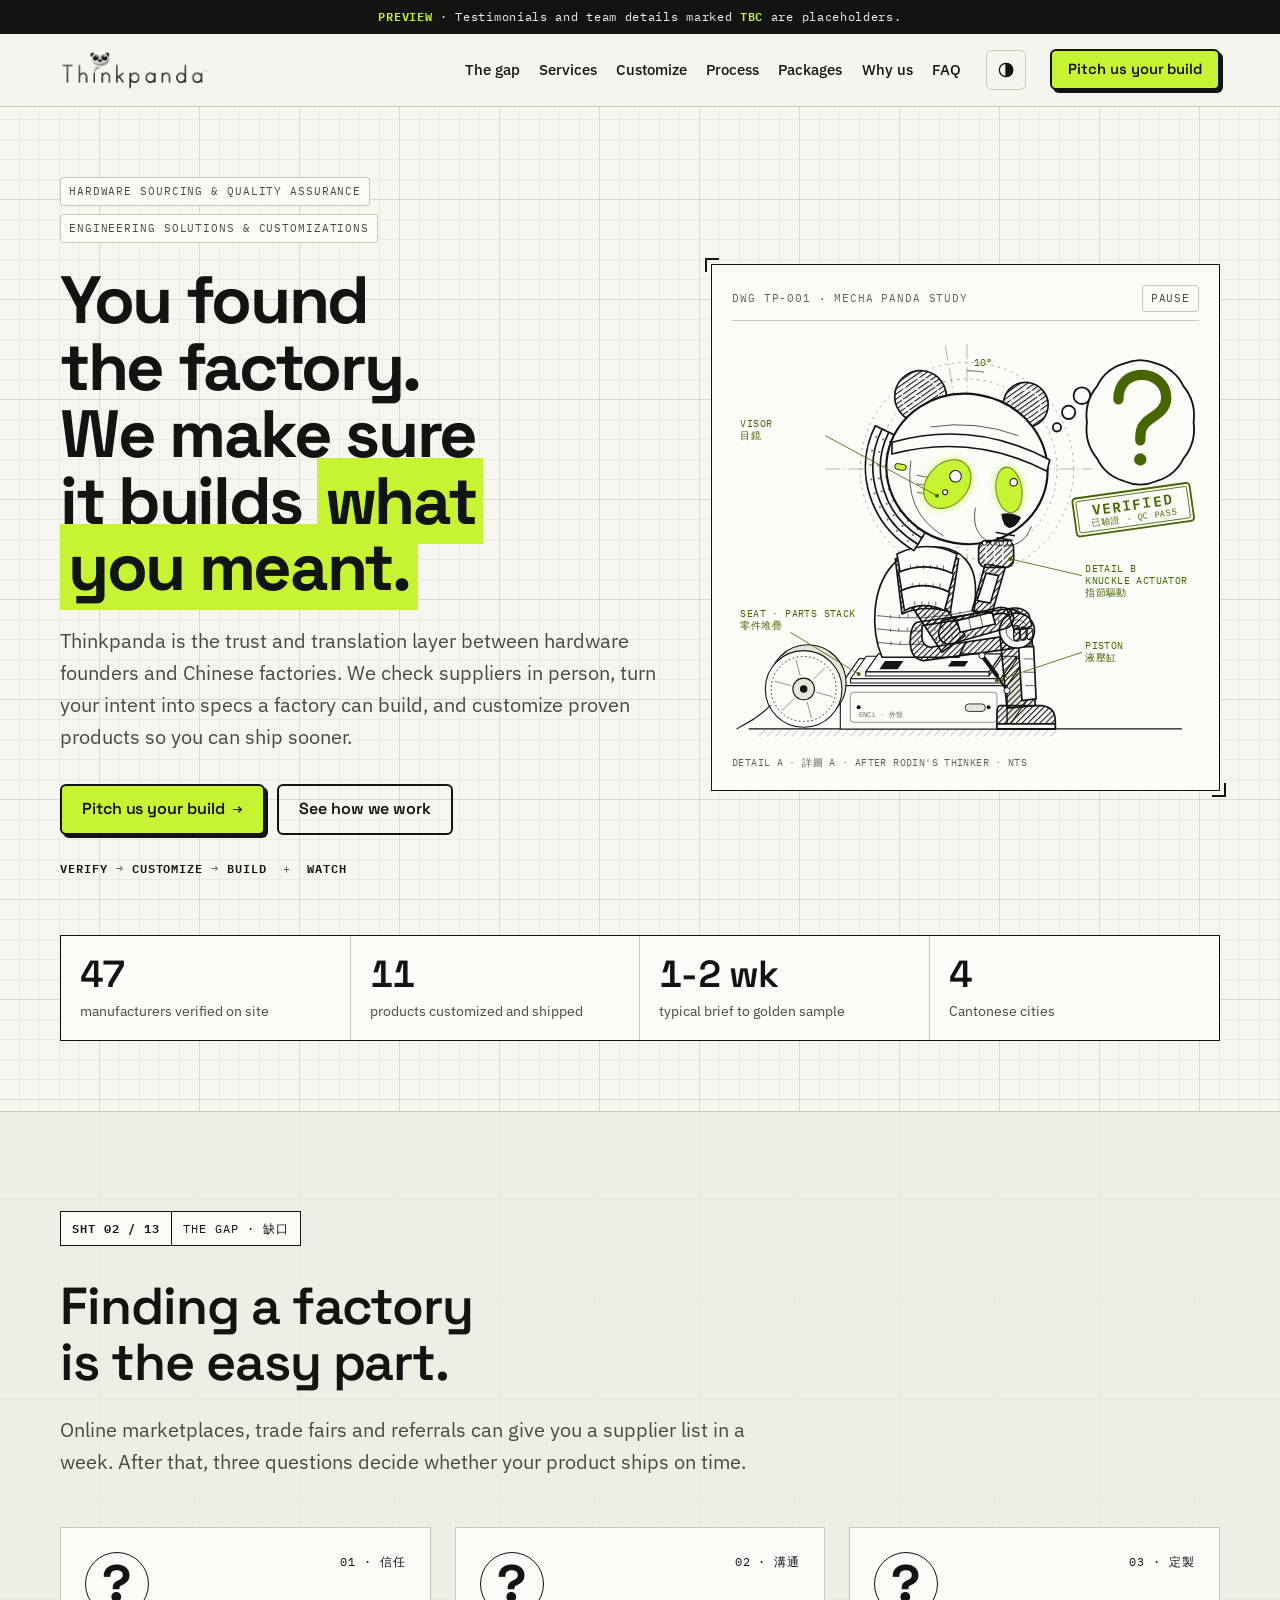
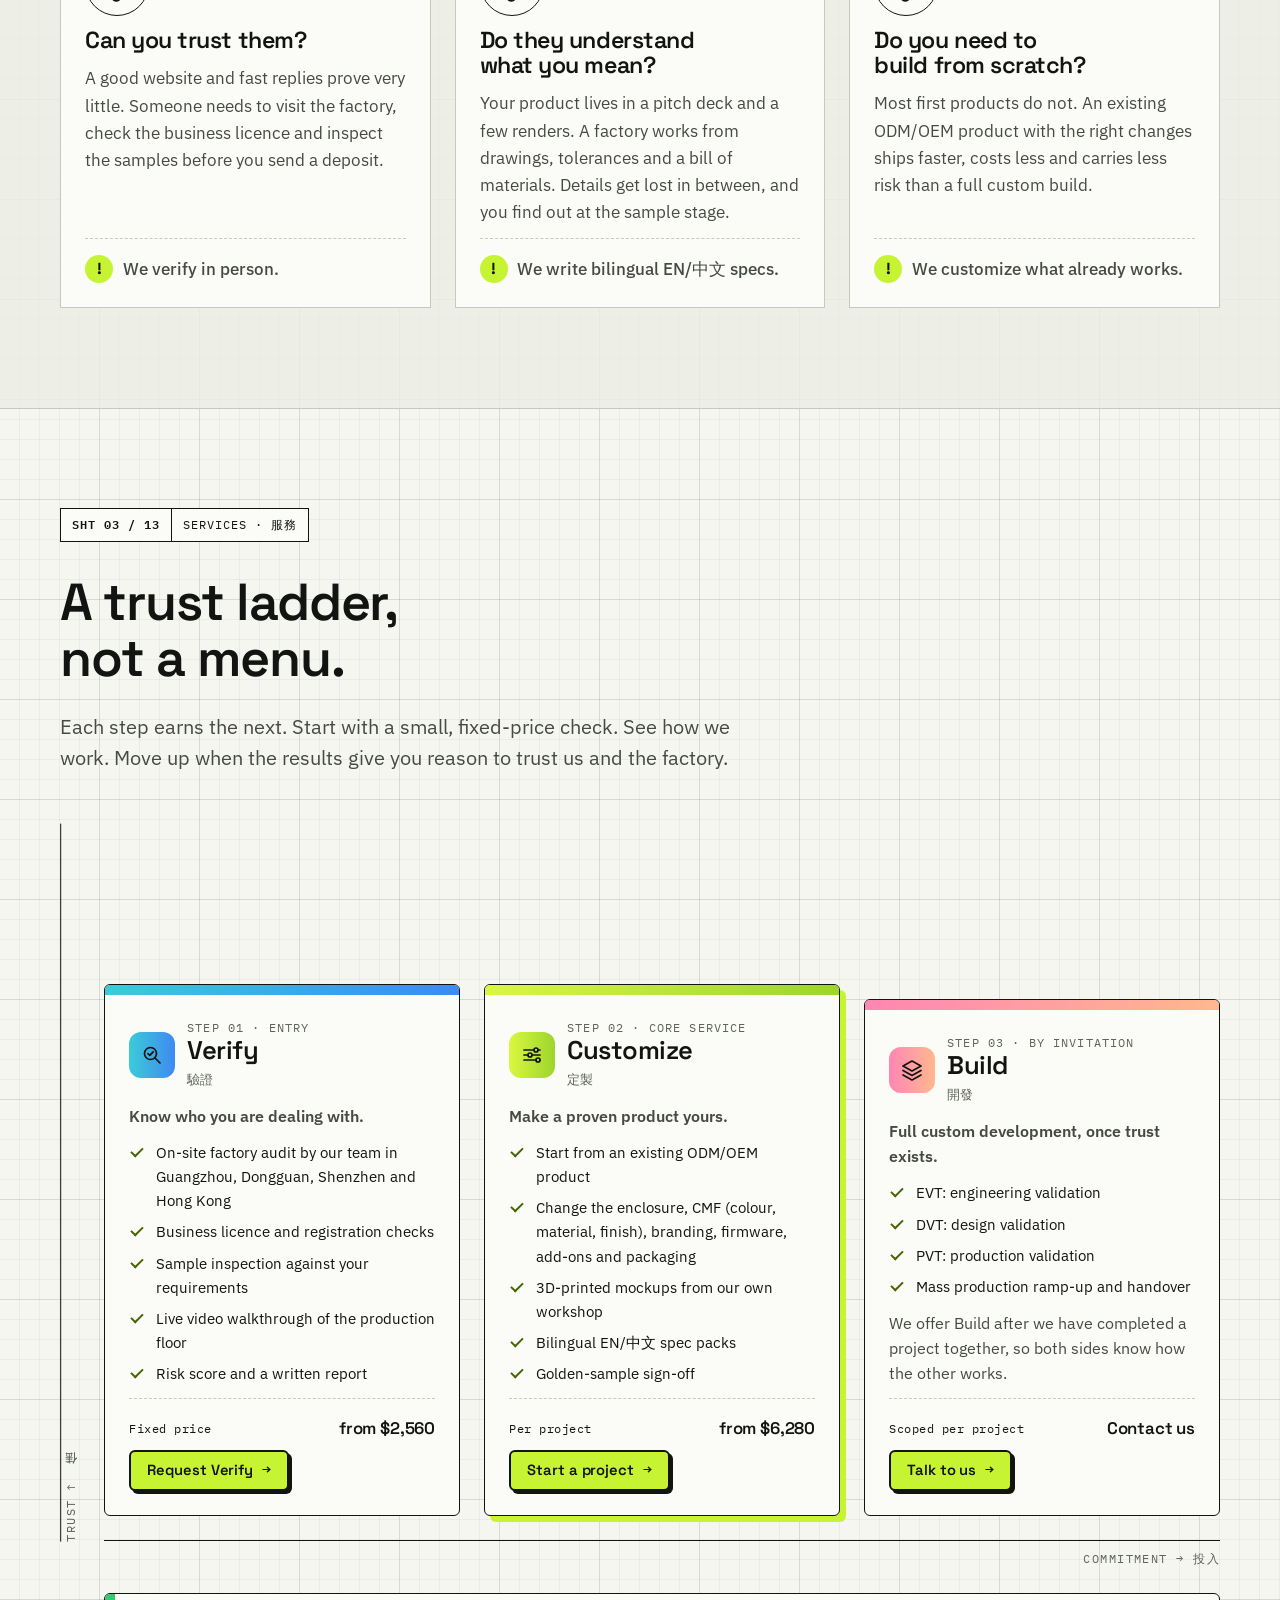
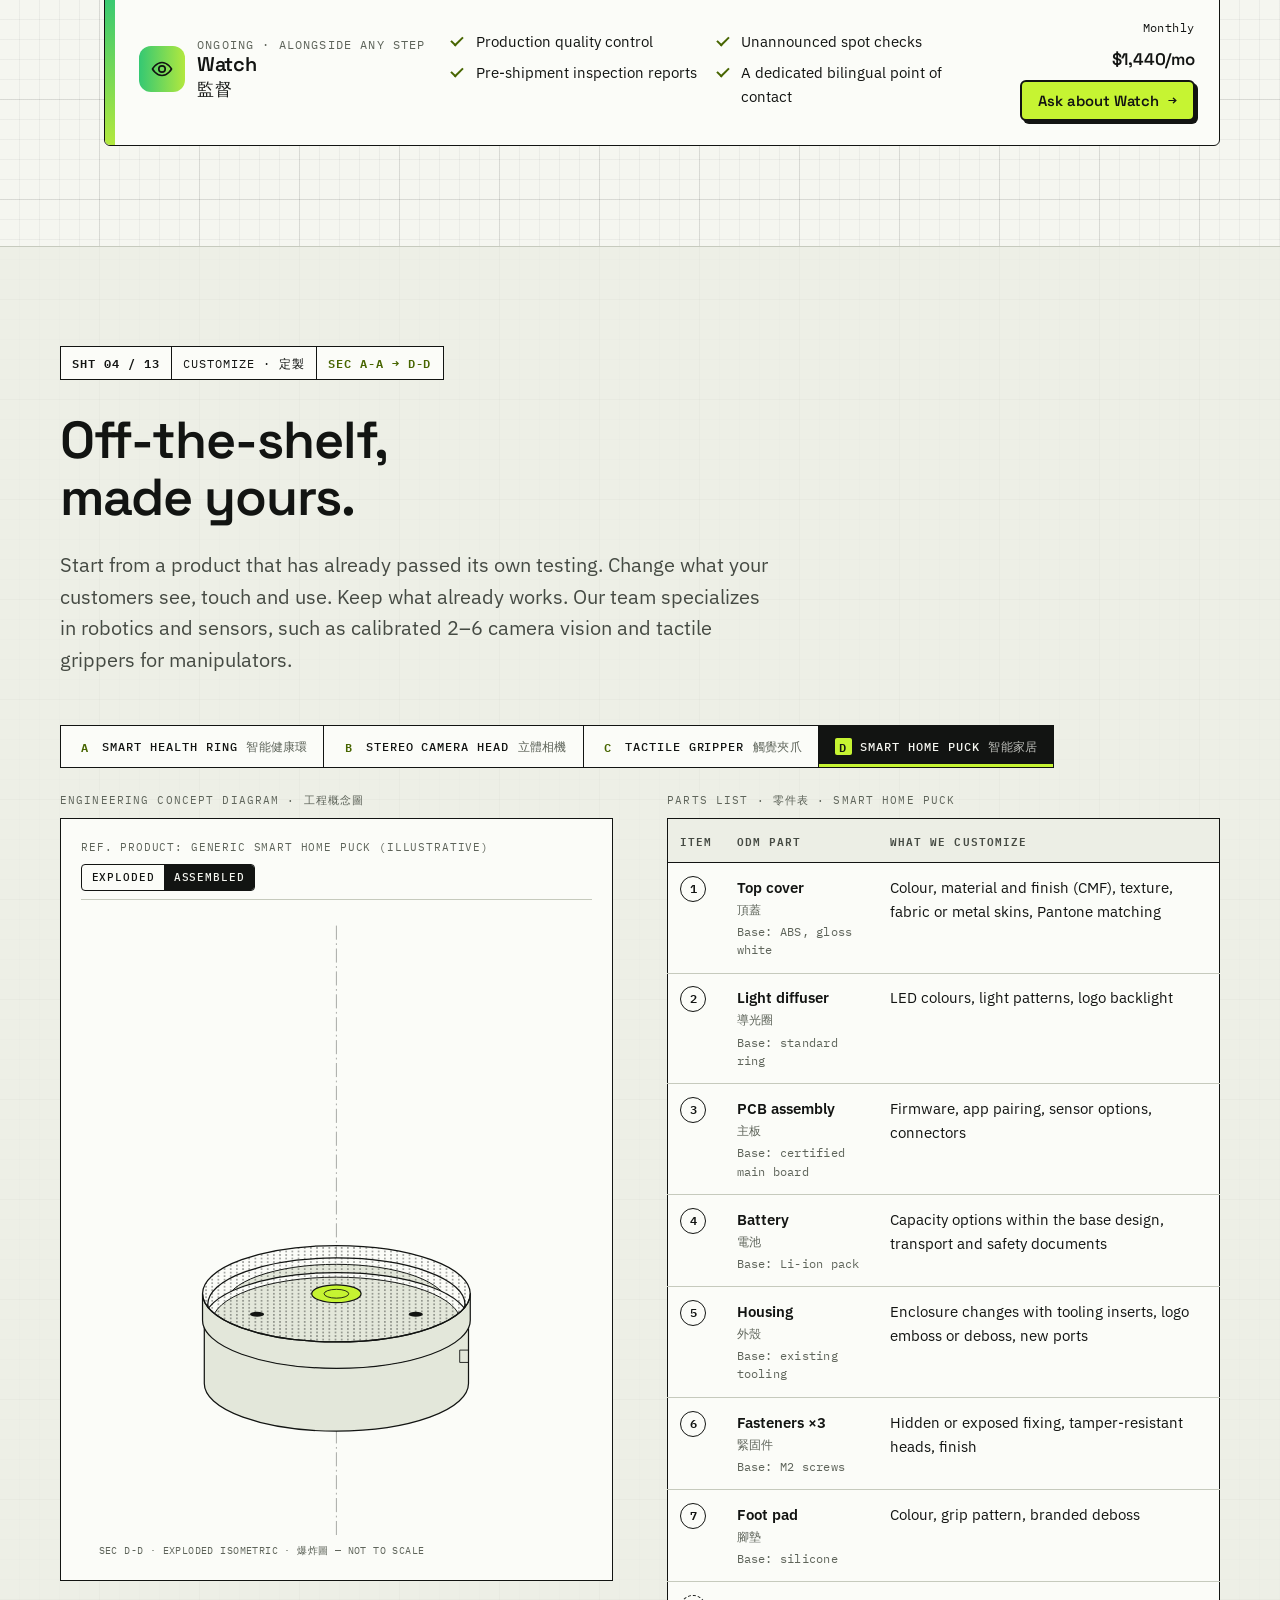
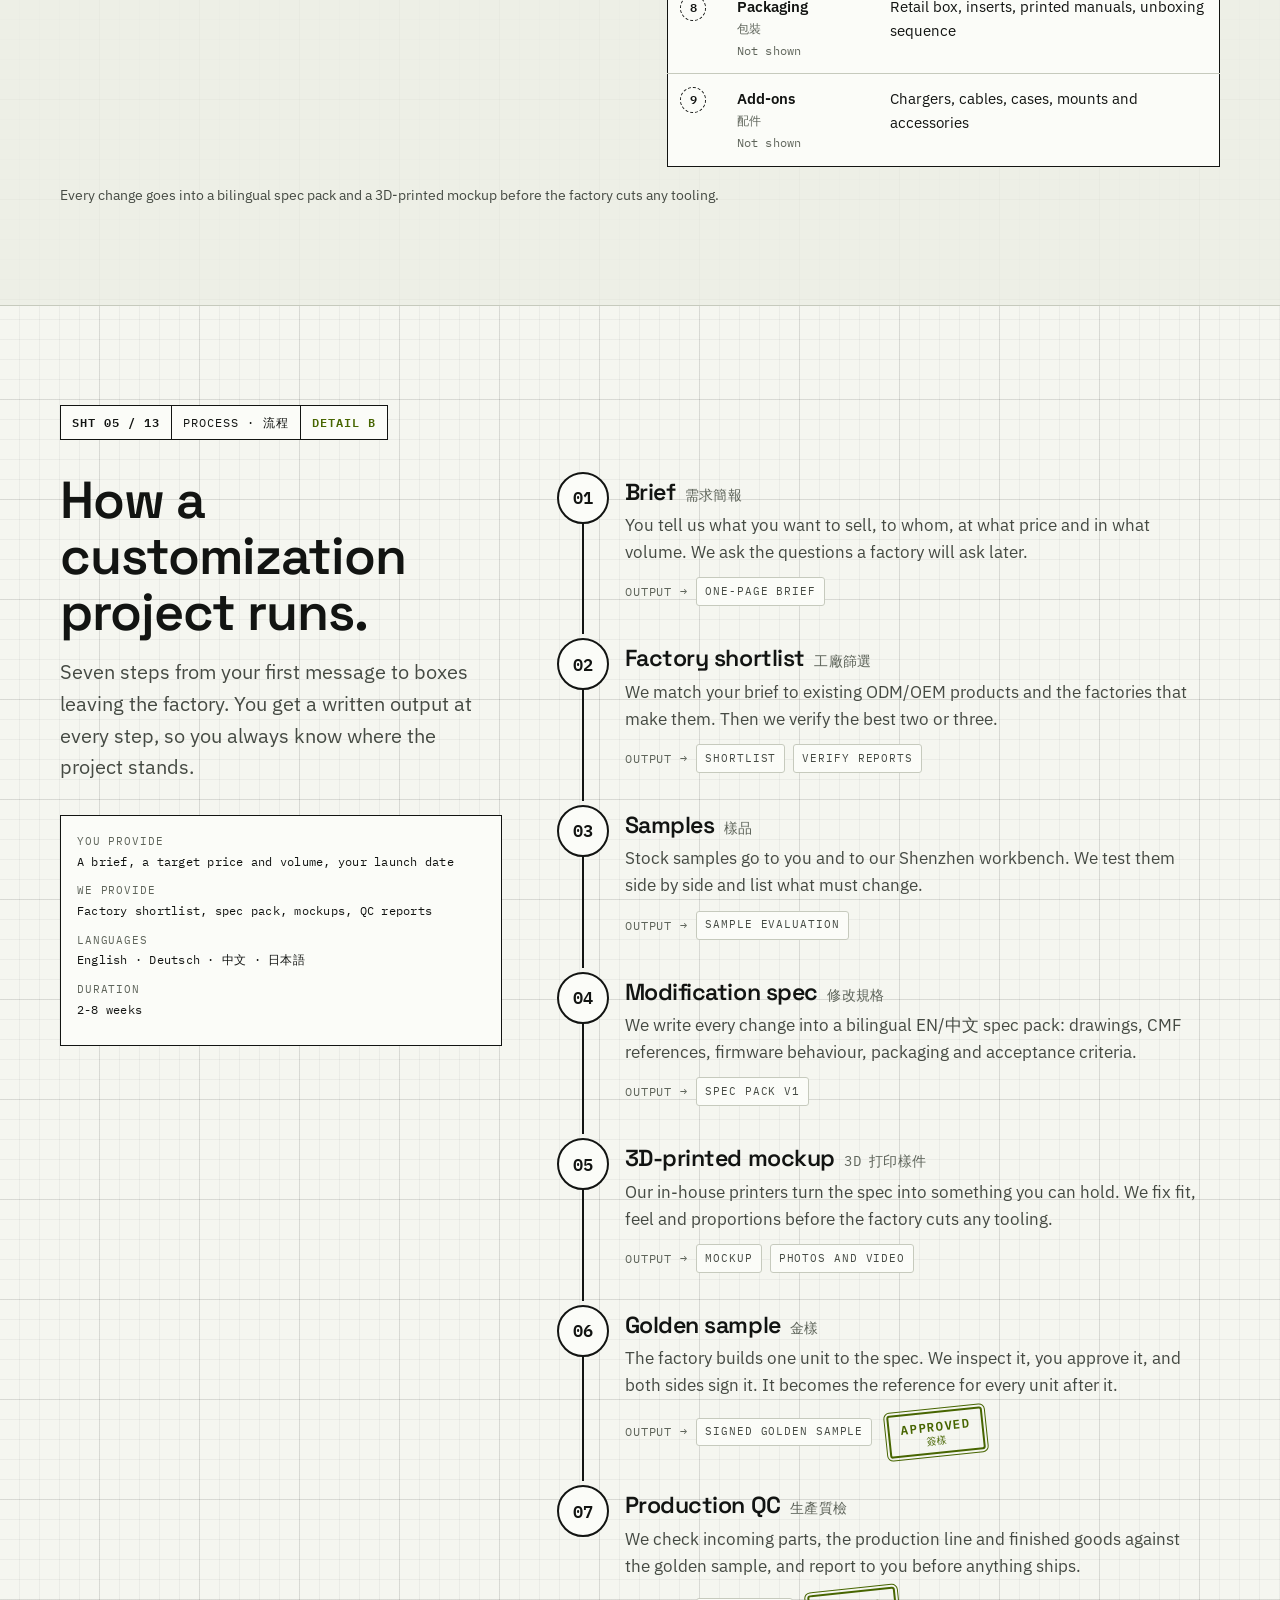
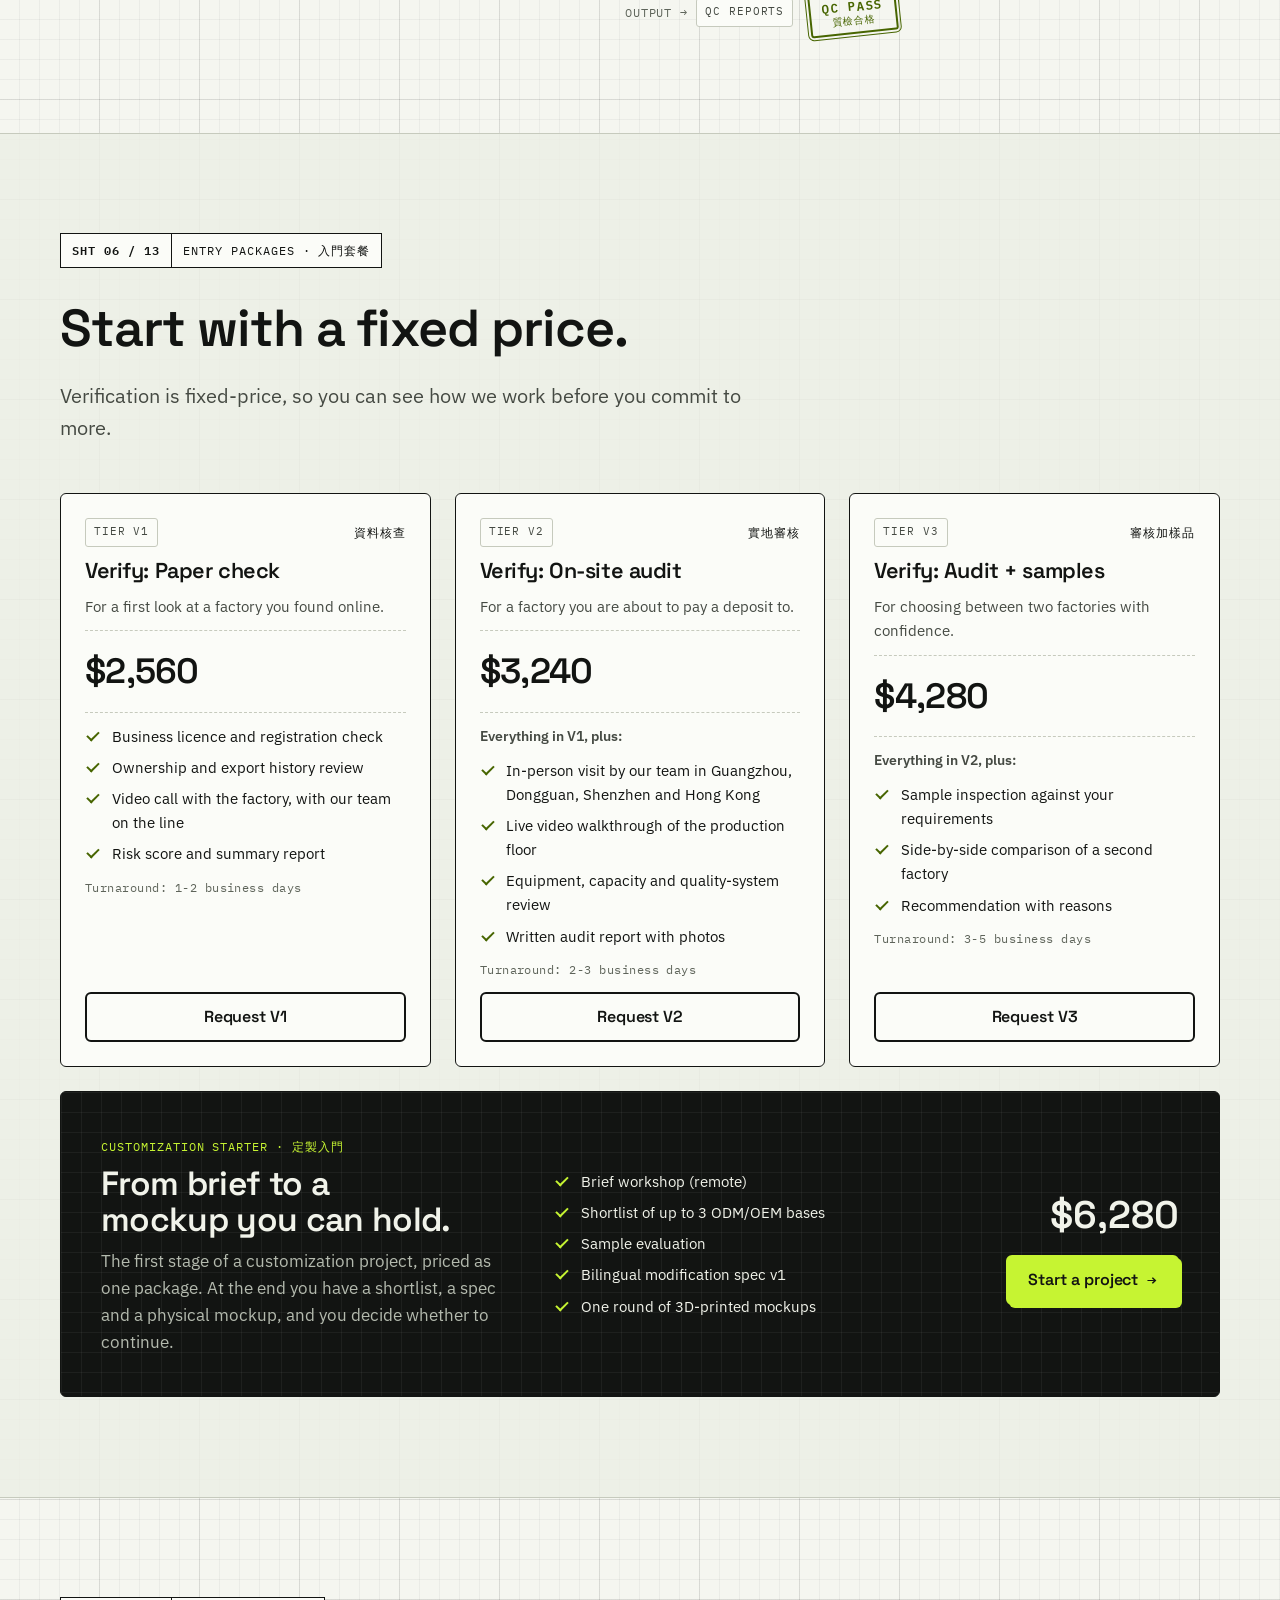
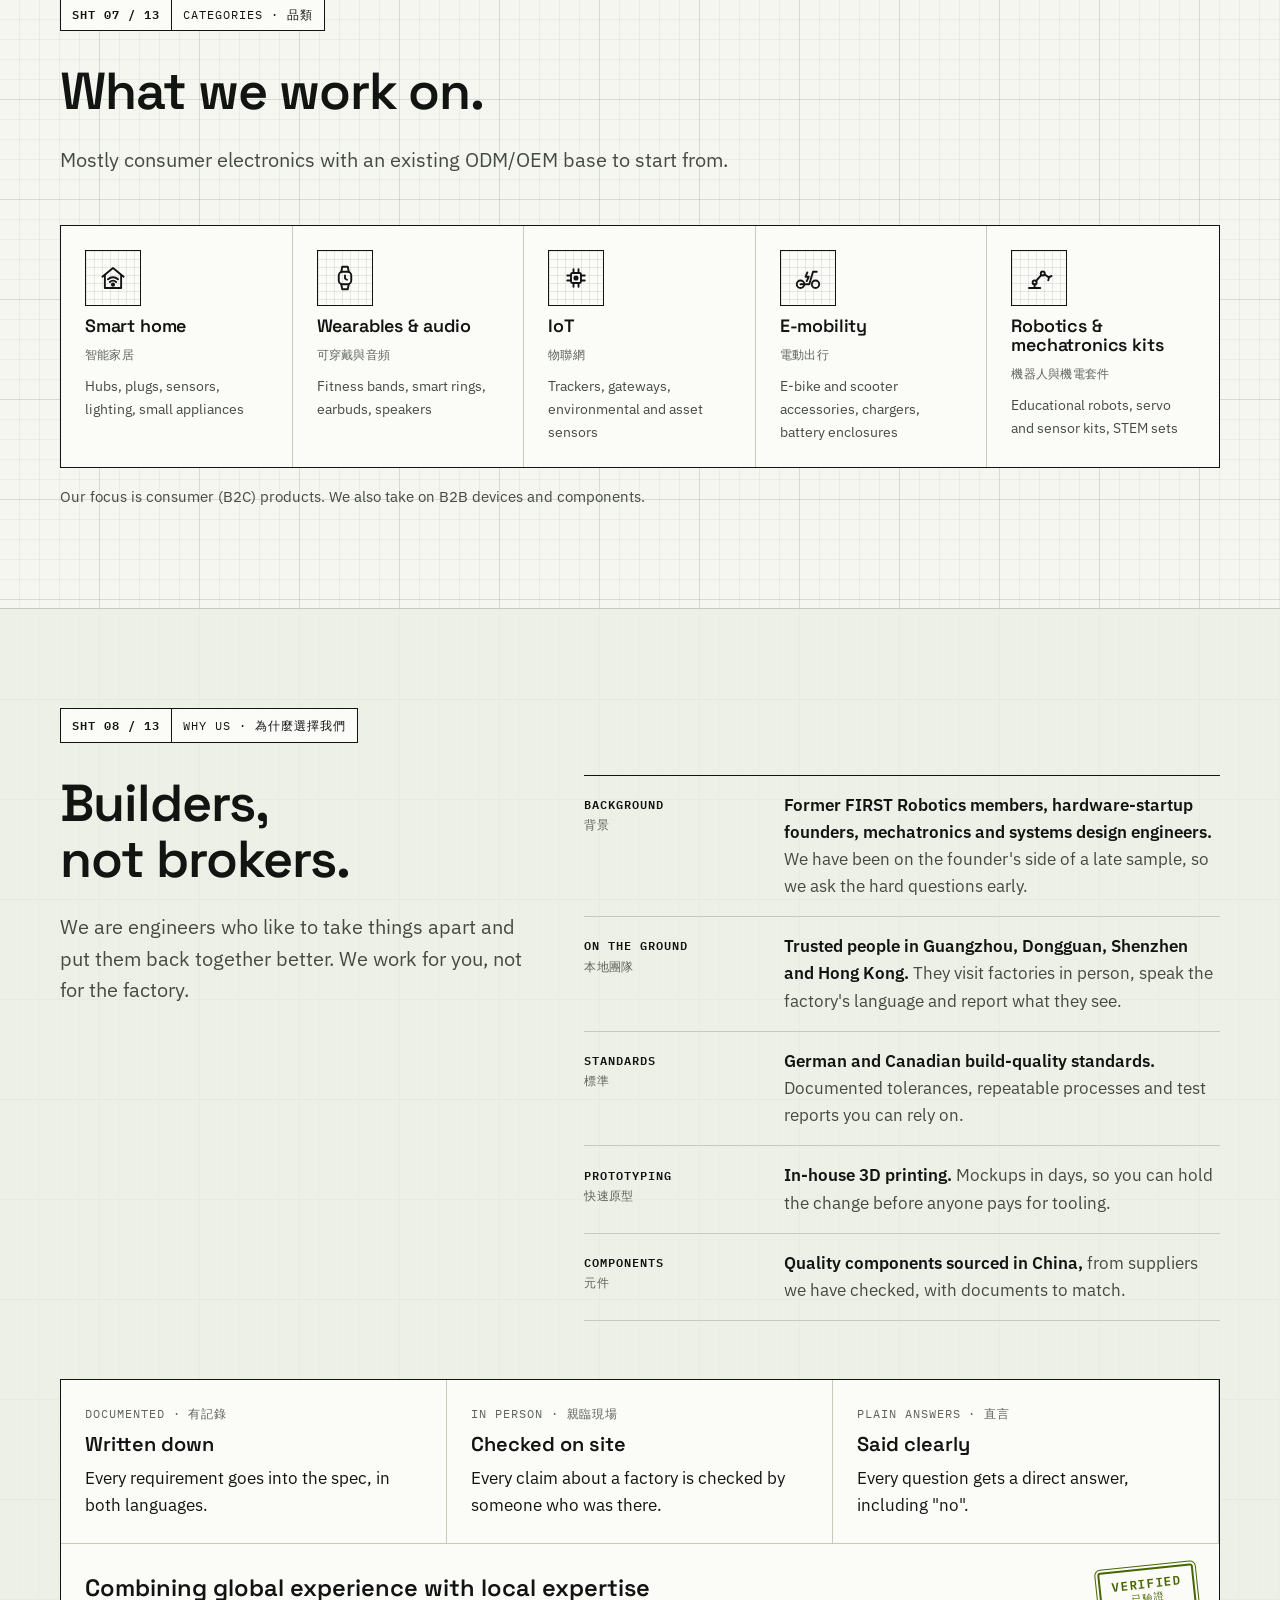
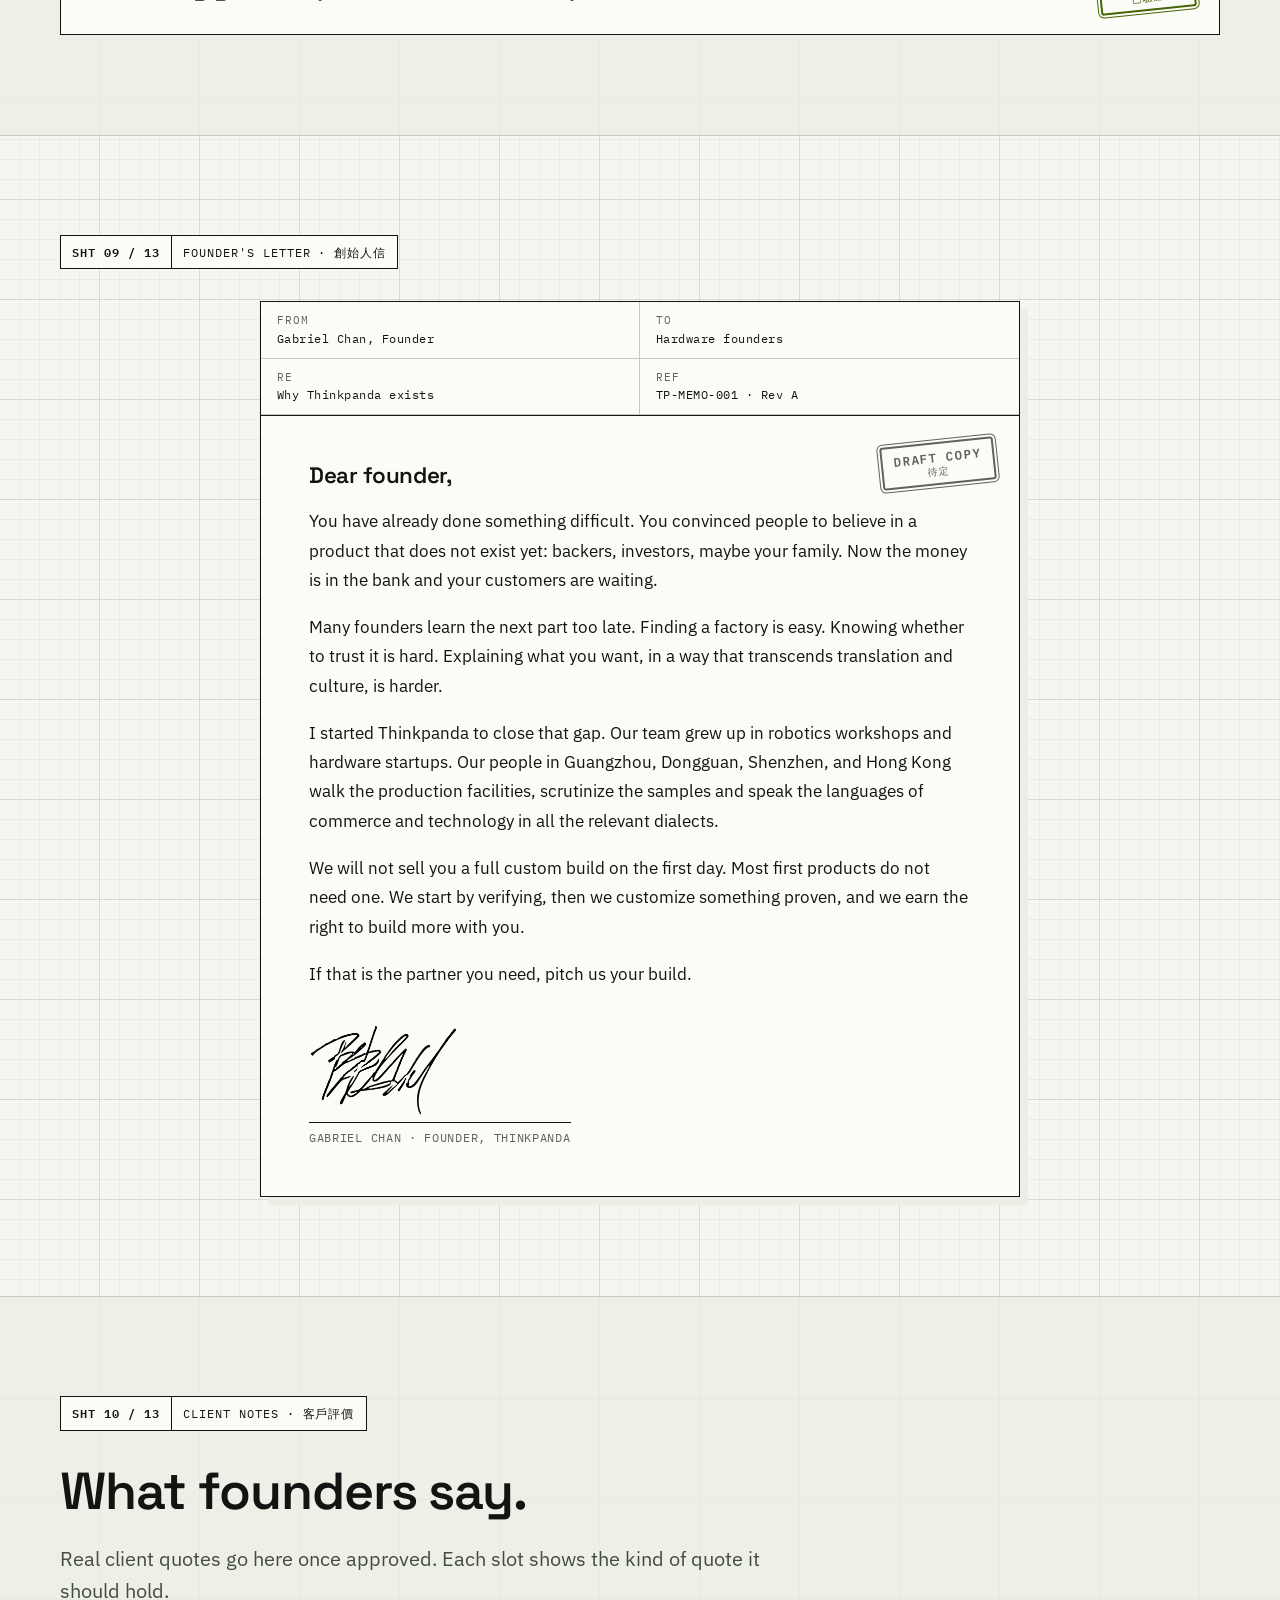
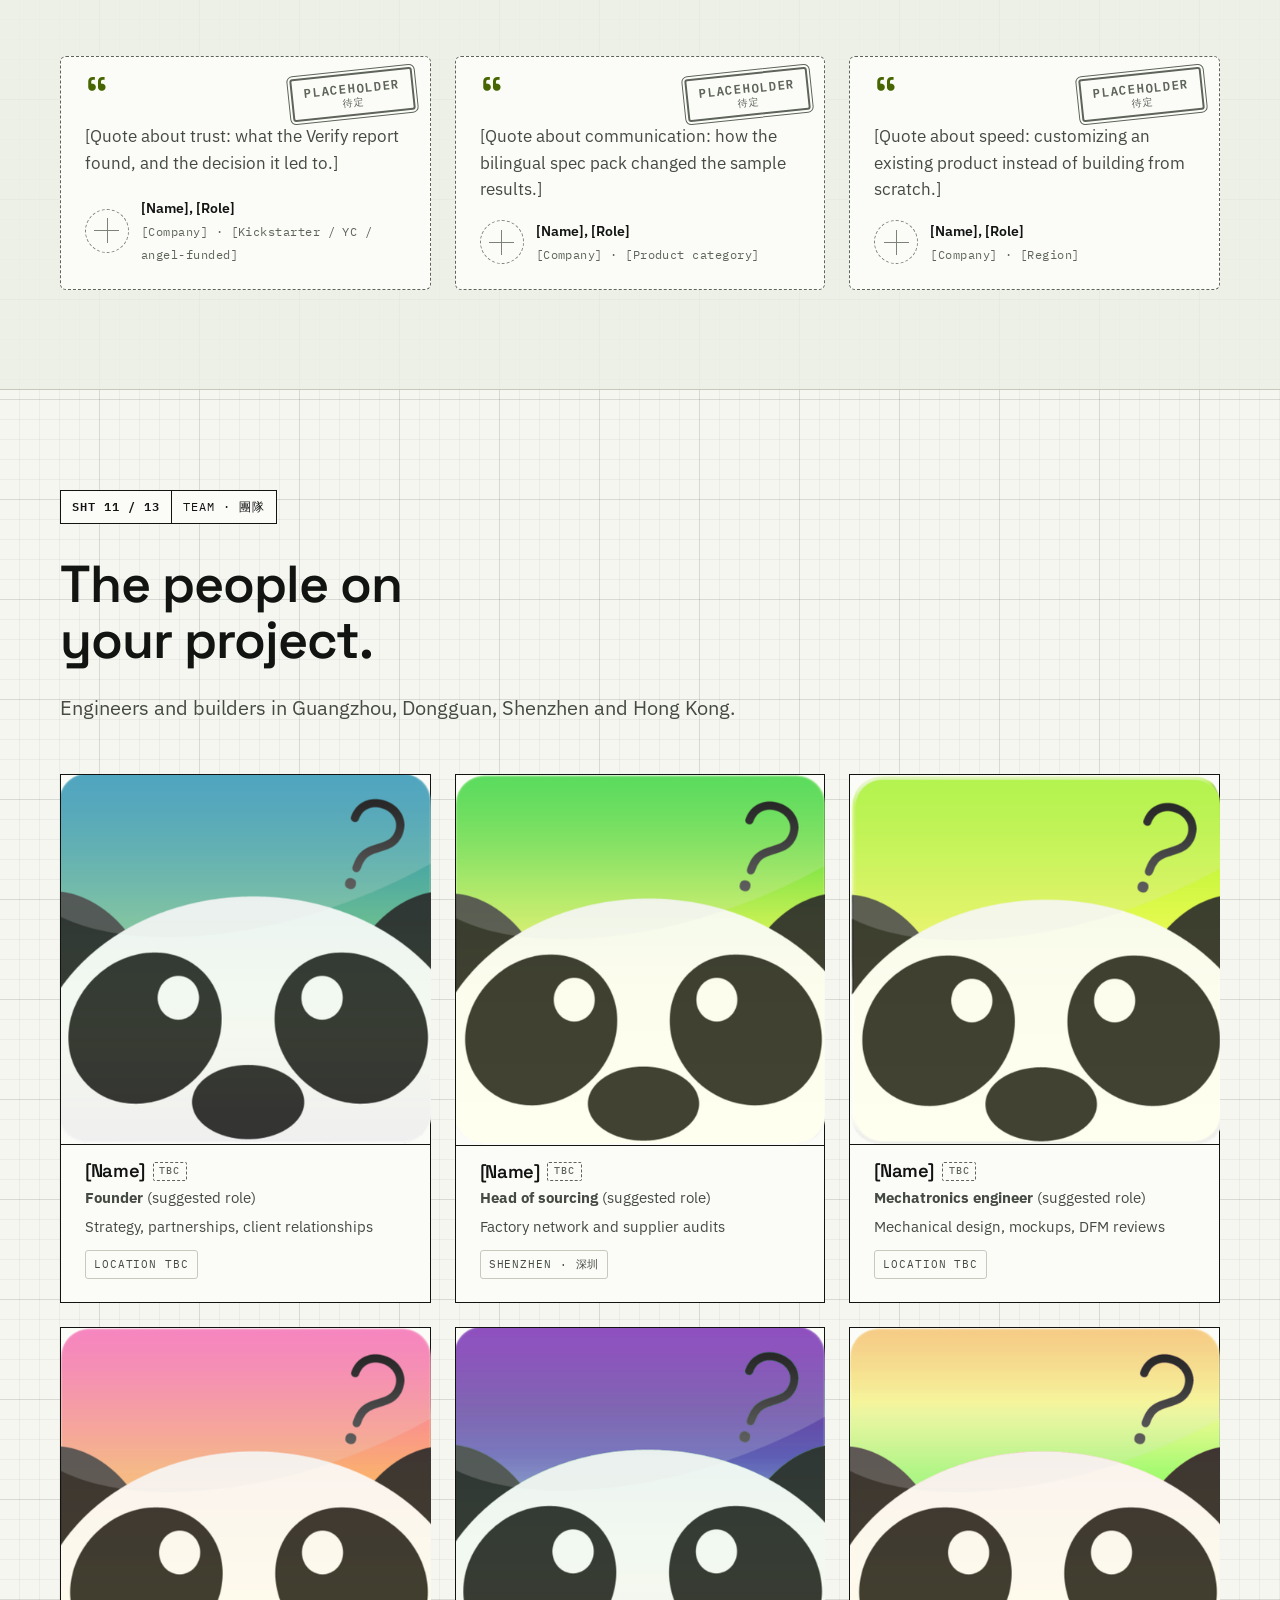
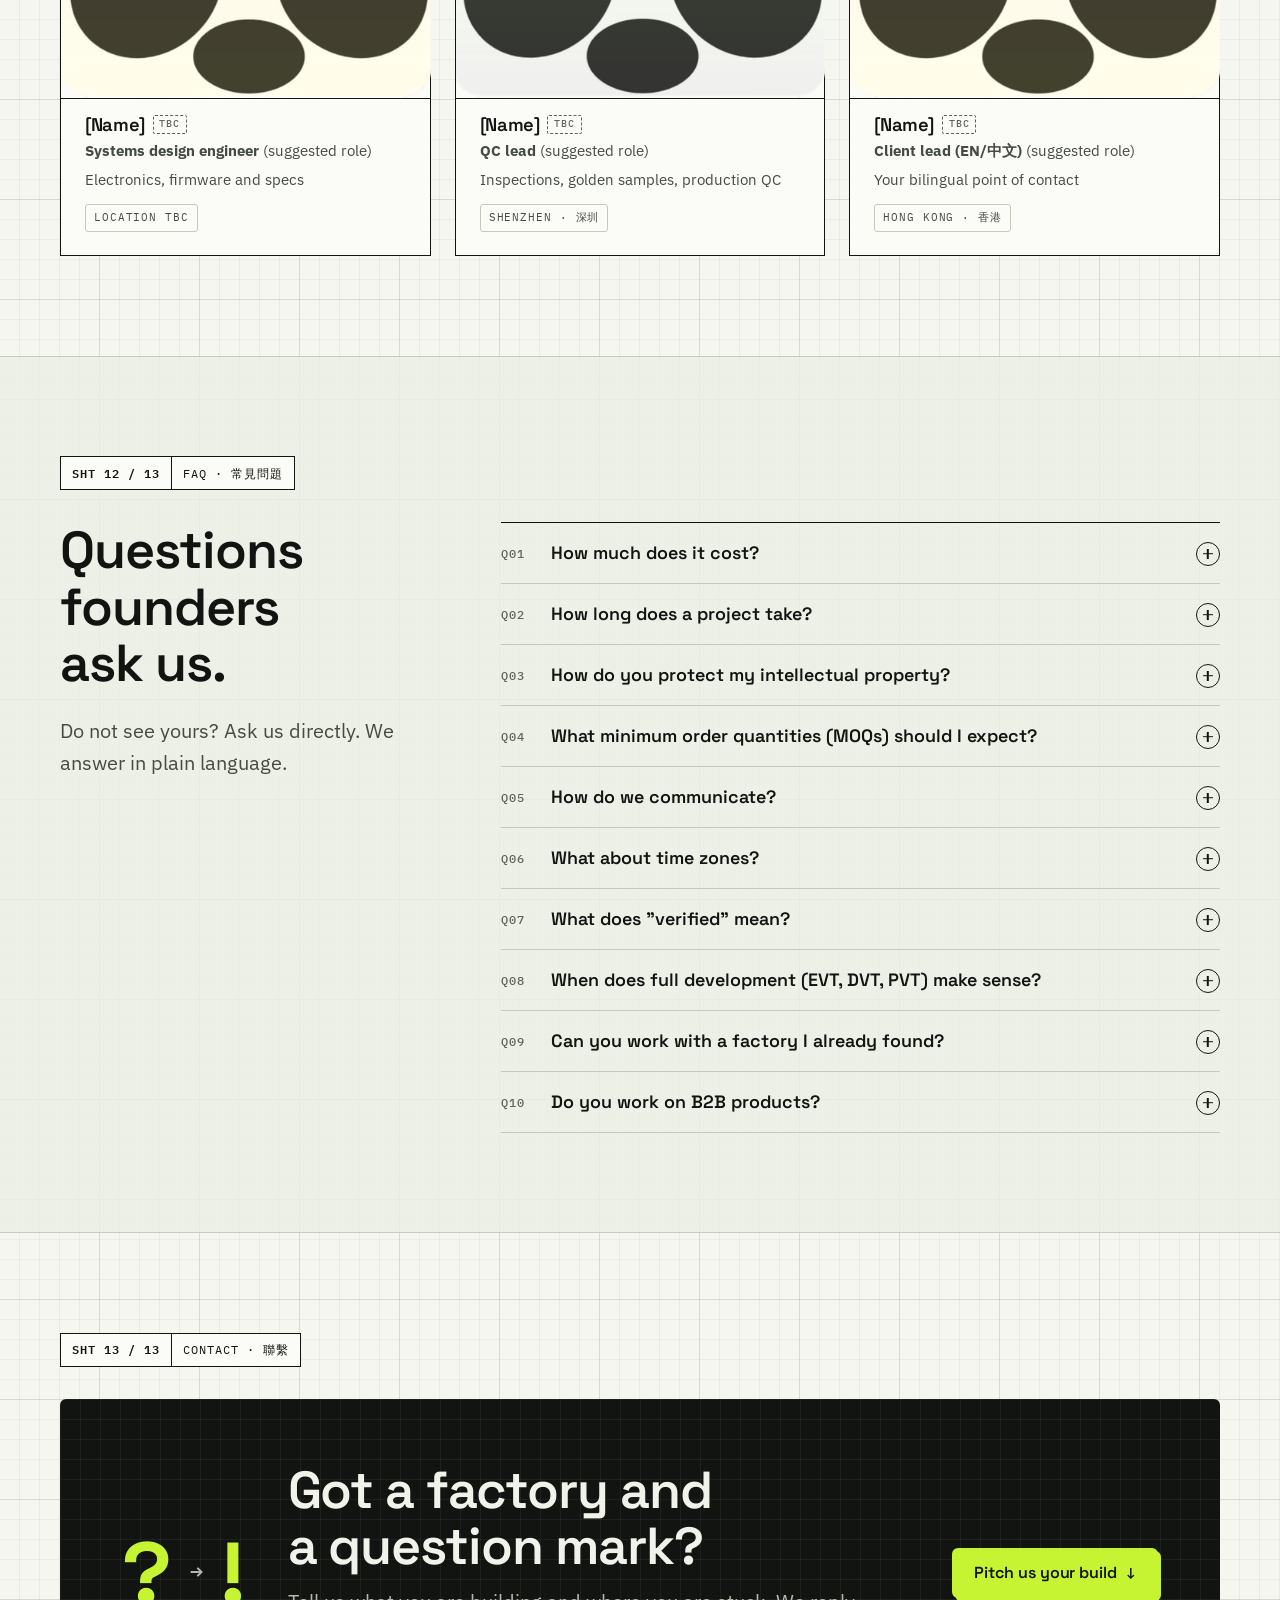
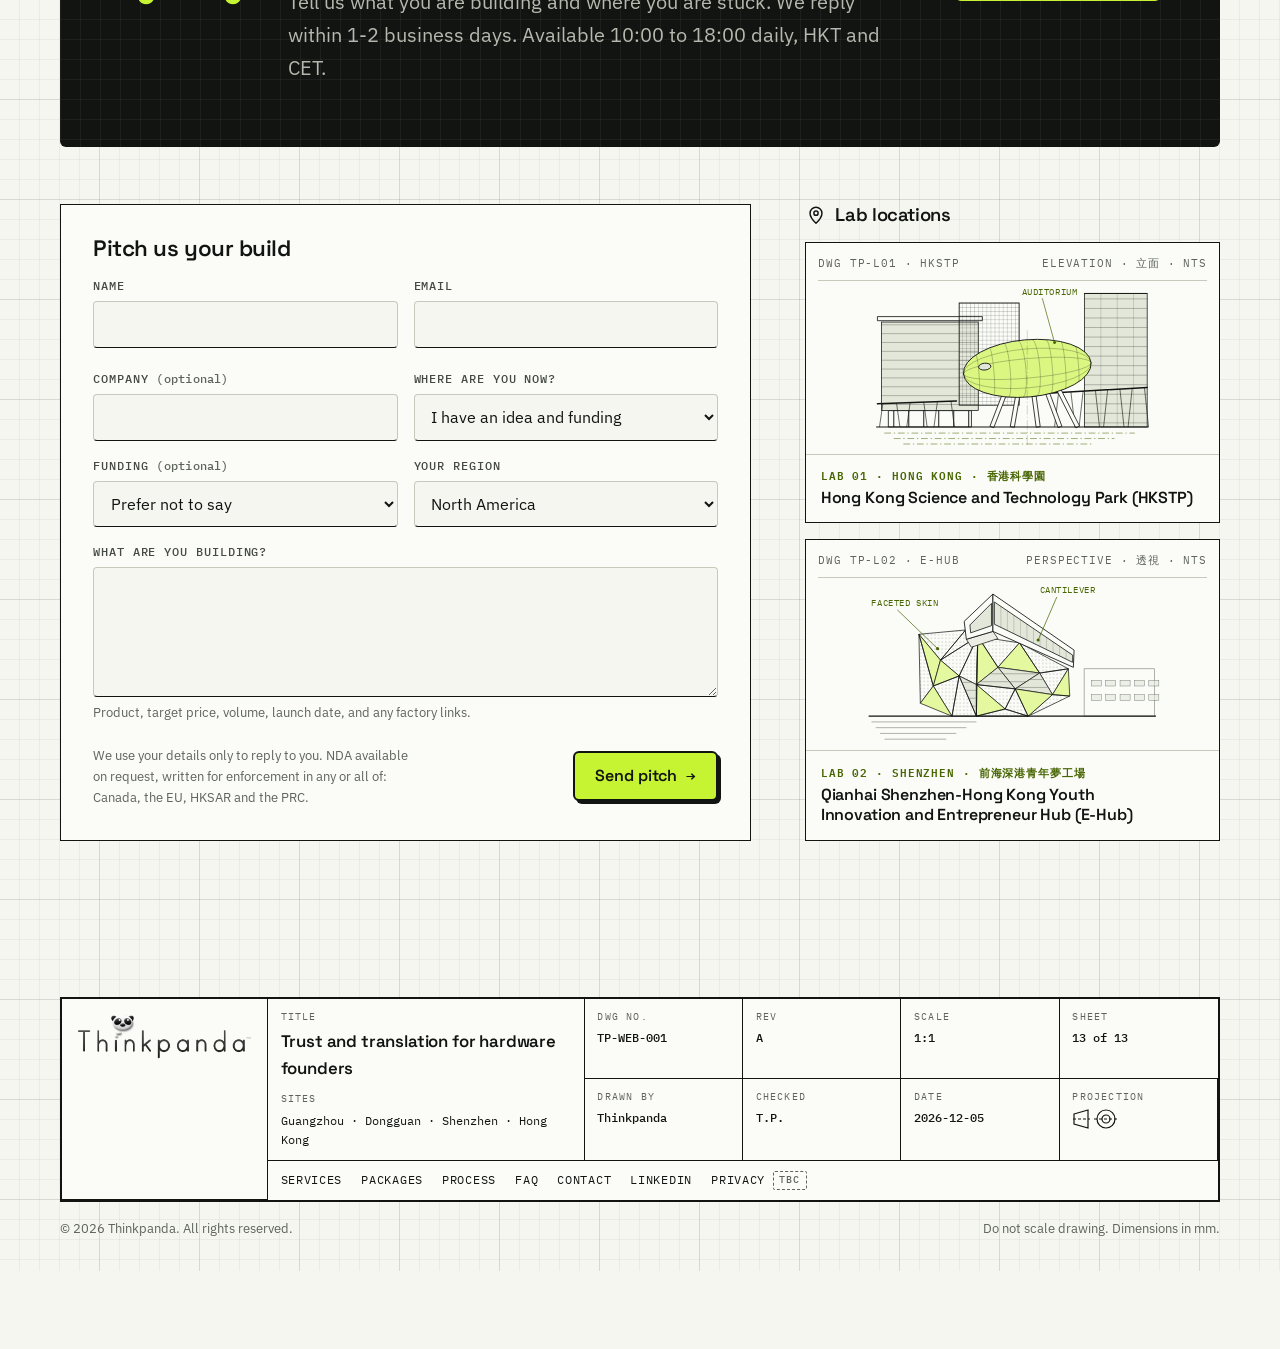
==== commit 84ae981b: "." ====
--- a/index.html
+++ b/index.html
@@ -1353,6 +1353,7 @@
     <div class="contact-grid">
       <form class="form" id="pitchForm" novalidate aria-labelledby="formTitle">
         <h3 id="formTitle">Pitch us your build</h3>
+        <input type="text" name="website" tabindex="-1" autocomplete="off" aria-hidden="true" style="position:absolute;left:-9999px;width:1px;height:1px;opacity:0">
         <div class="field"><label for="f-name">Name</label><input id="f-name" name="name" autocomplete="name" required aria-describedby="e-name"><span class="err" id="e-name"></span></div>
         <div class="field"><label for="f-email">Email</label><input id="f-email" name="email" type="email" autocomplete="email" required aria-describedby="e-email"><span class="err" id="e-email"></span></div>
         <div class="field"><label for="f-company">Company <span class="opt">(optional)</span></label><input id="f-company" name="company" autocomplete="organization"></div>
@@ -1572,7 +1573,8 @@
     syncCycle();
   }
 
-  /* contact form (not connected in this preview) */
+  /* contact form: posts to Google Apps Script web app */
+  var APPS_SCRIPT_URL='https://script.google.com/macros/s/AKfycbwVKuqYgBf7CaYci06ahtIJB5QeuMVpiM1cCRcERmv3FzB6b-FgGFAWtW4r3ZGVyx49/exec';
   var form=document.getElementById('pitchForm'),status=document.getElementById('formStatus');
   var rules=[['f-name','e-name','Enter your name.'],['f-email','e-email','Enter a valid email address, for example name@company.com.'],['f-msg','e-msg','Tell us briefly what you are building.']];
   form.addEventListener('submit',function(e){
@@ -1584,8 +1586,21 @@
       if(bad&&!first)first=el;
     });
     if(first){status.hidden=true;first.focus();return;}
-    status.hidden=false;
-    status.textContent='Thank you. This preview form is not connected yet, so nothing was sent.';
+    var btn=form.querySelector('button[type=submit]');
+    var payload={};
+    new FormData(form).forEach(function(v,k){payload[k]=String(v);});
+    btn.disabled=true;status.hidden=false;status.textContent='Sending...';
+    fetch(APPS_SCRIPT_URL,{method:'POST',headers:{'Content-Type':'text/plain;charset=utf-8'},body:JSON.stringify(payload)})
+      .then(function(r){return r.json();})
+      .then(function(j){
+        if(!j||!j.ok)throw new Error((j&&j.error)||'failed');
+        status.textContent='Thank you. We received your pitch and sent a confirmation to your email. We reply within 1-2 business days.';
+        form.reset();
+      })
+      .catch(function(){
+        status.textContent='Sorry, that did not go through. Please try again or email us directly.';
+      })
+      .then(function(){btn.disabled=false;});
   });
 })();
 
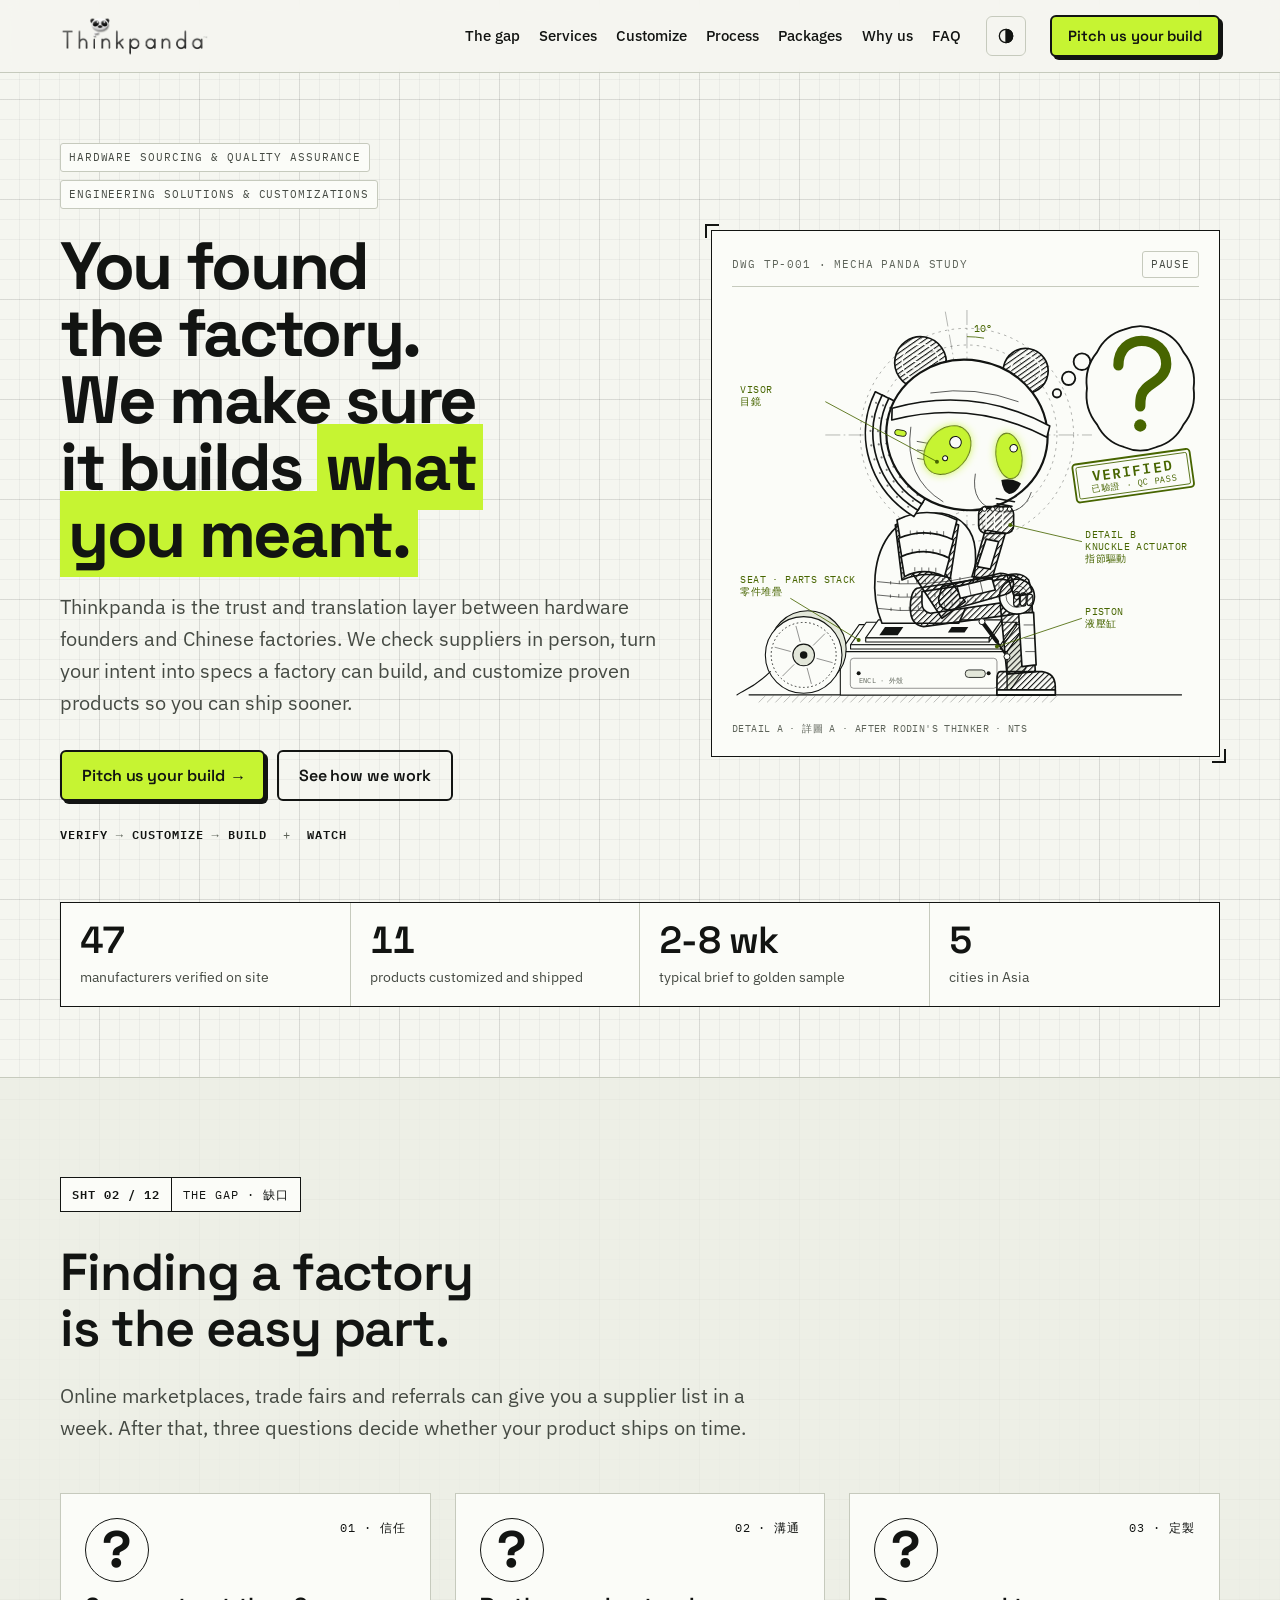
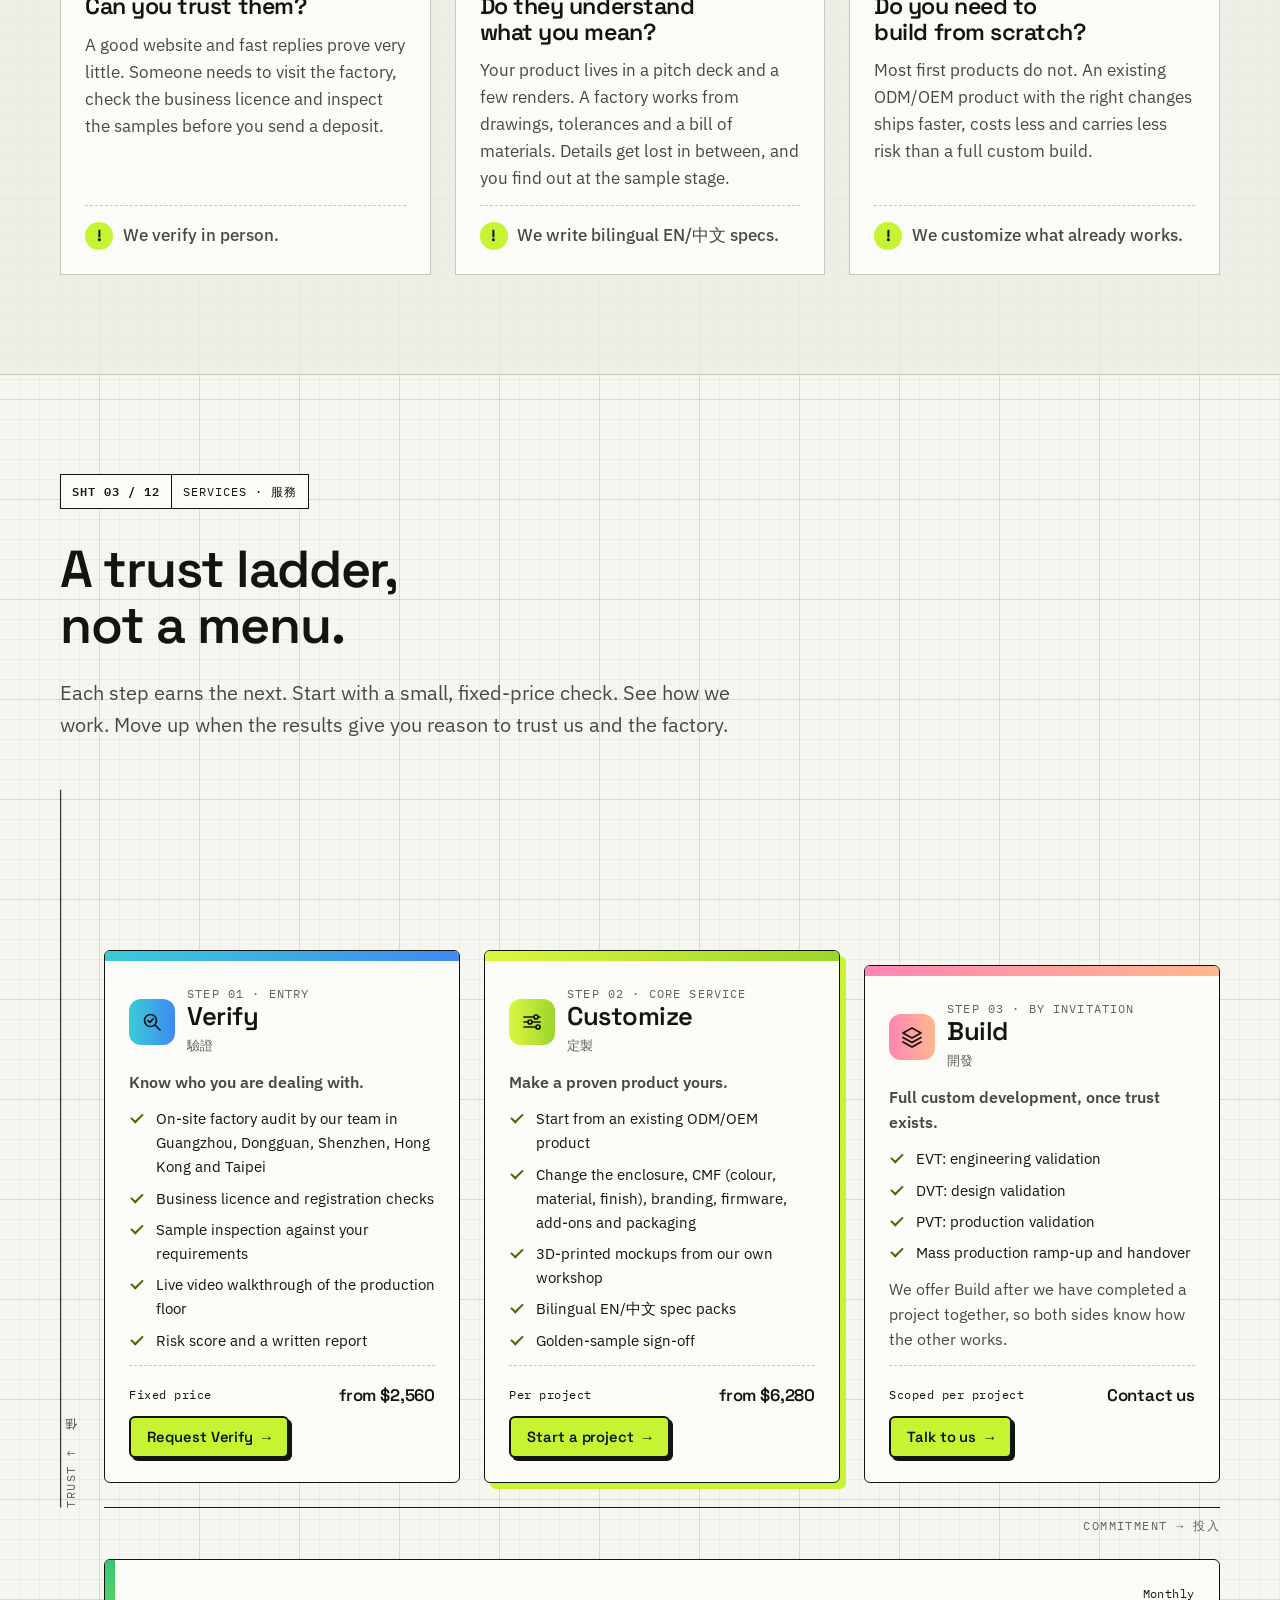
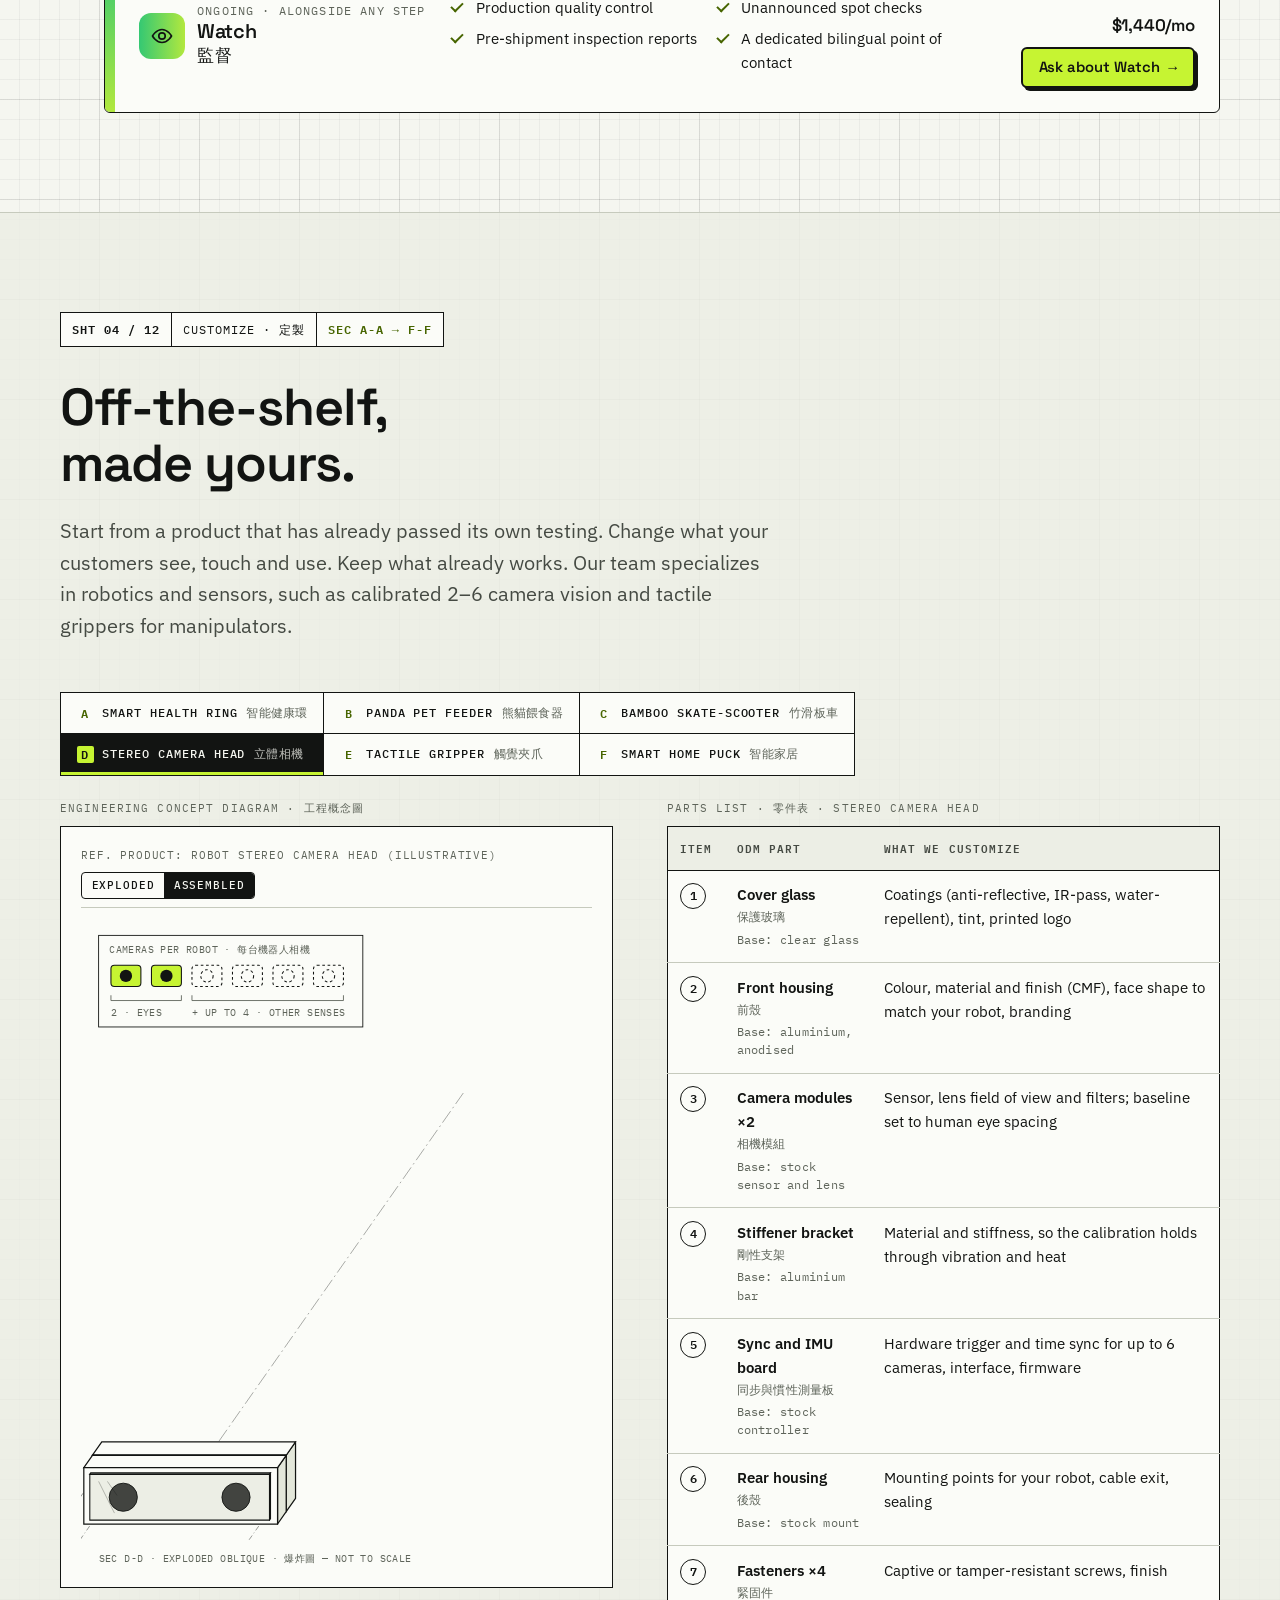
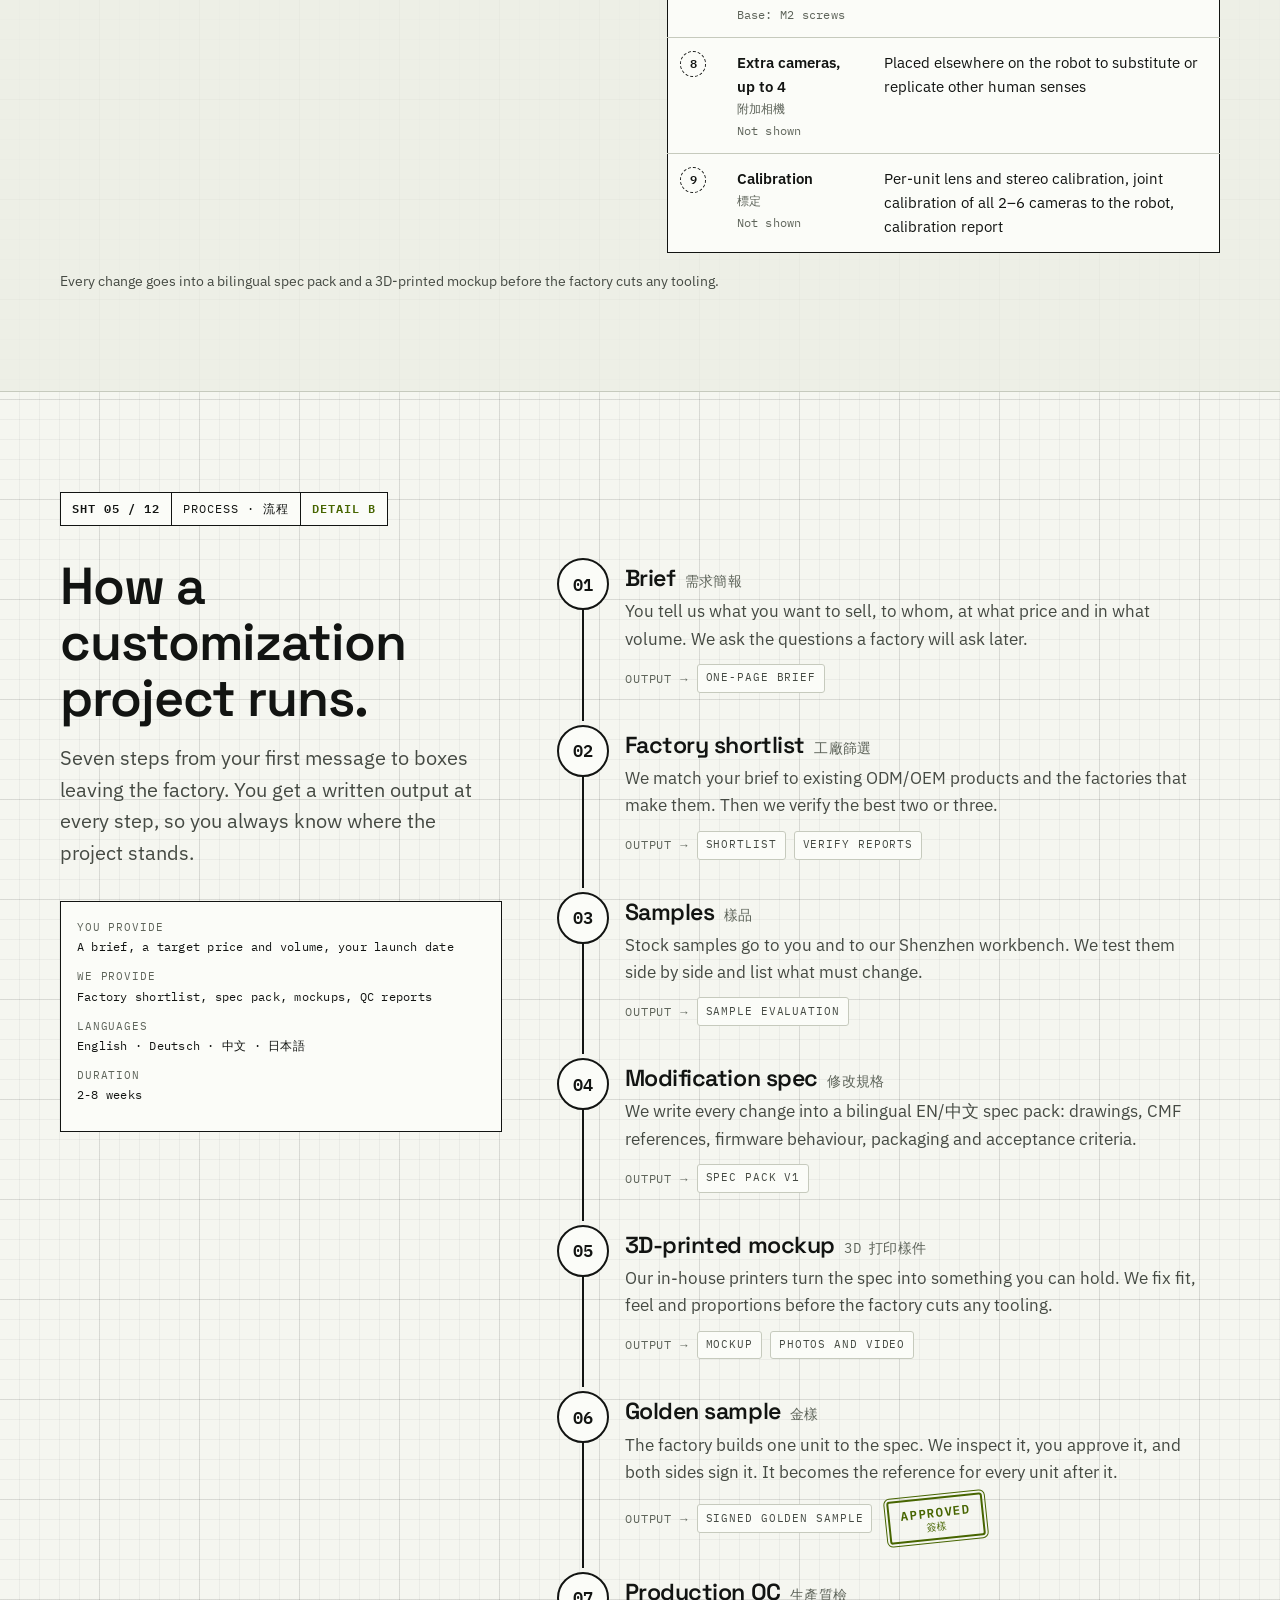
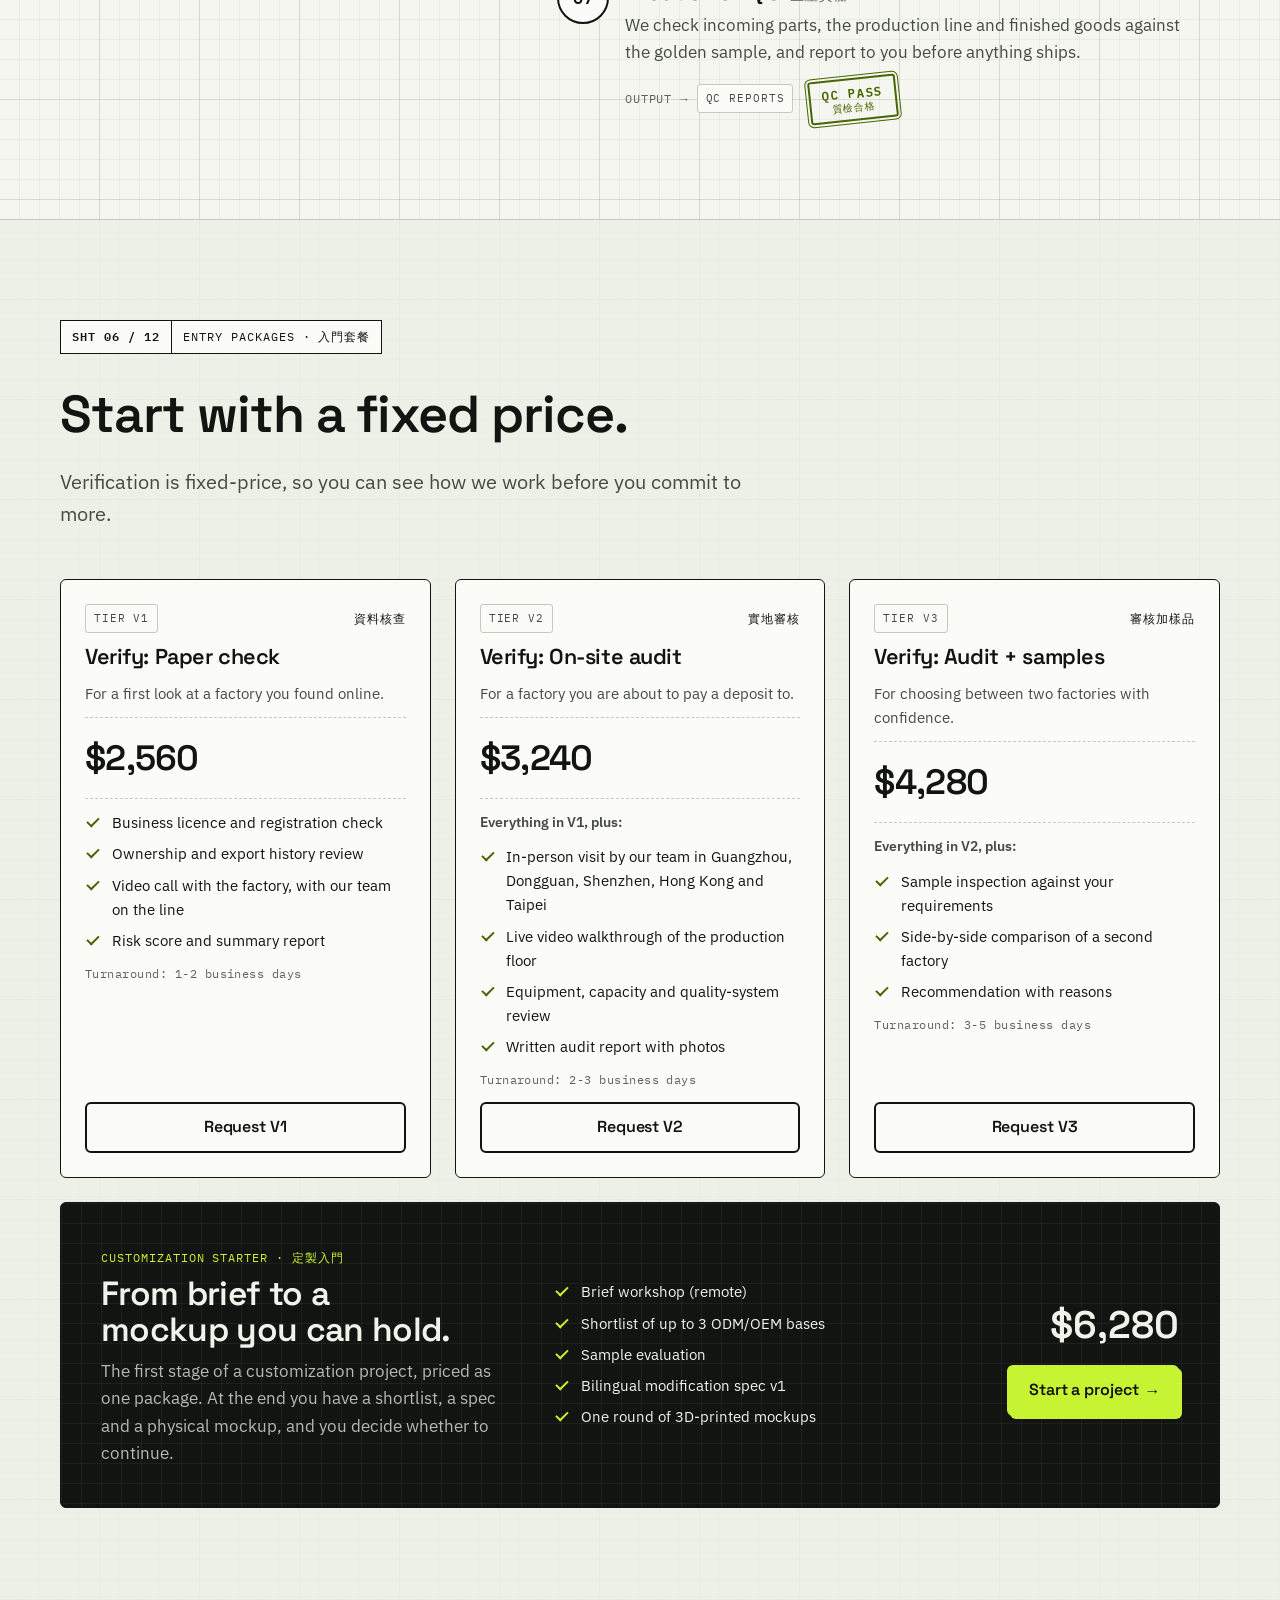
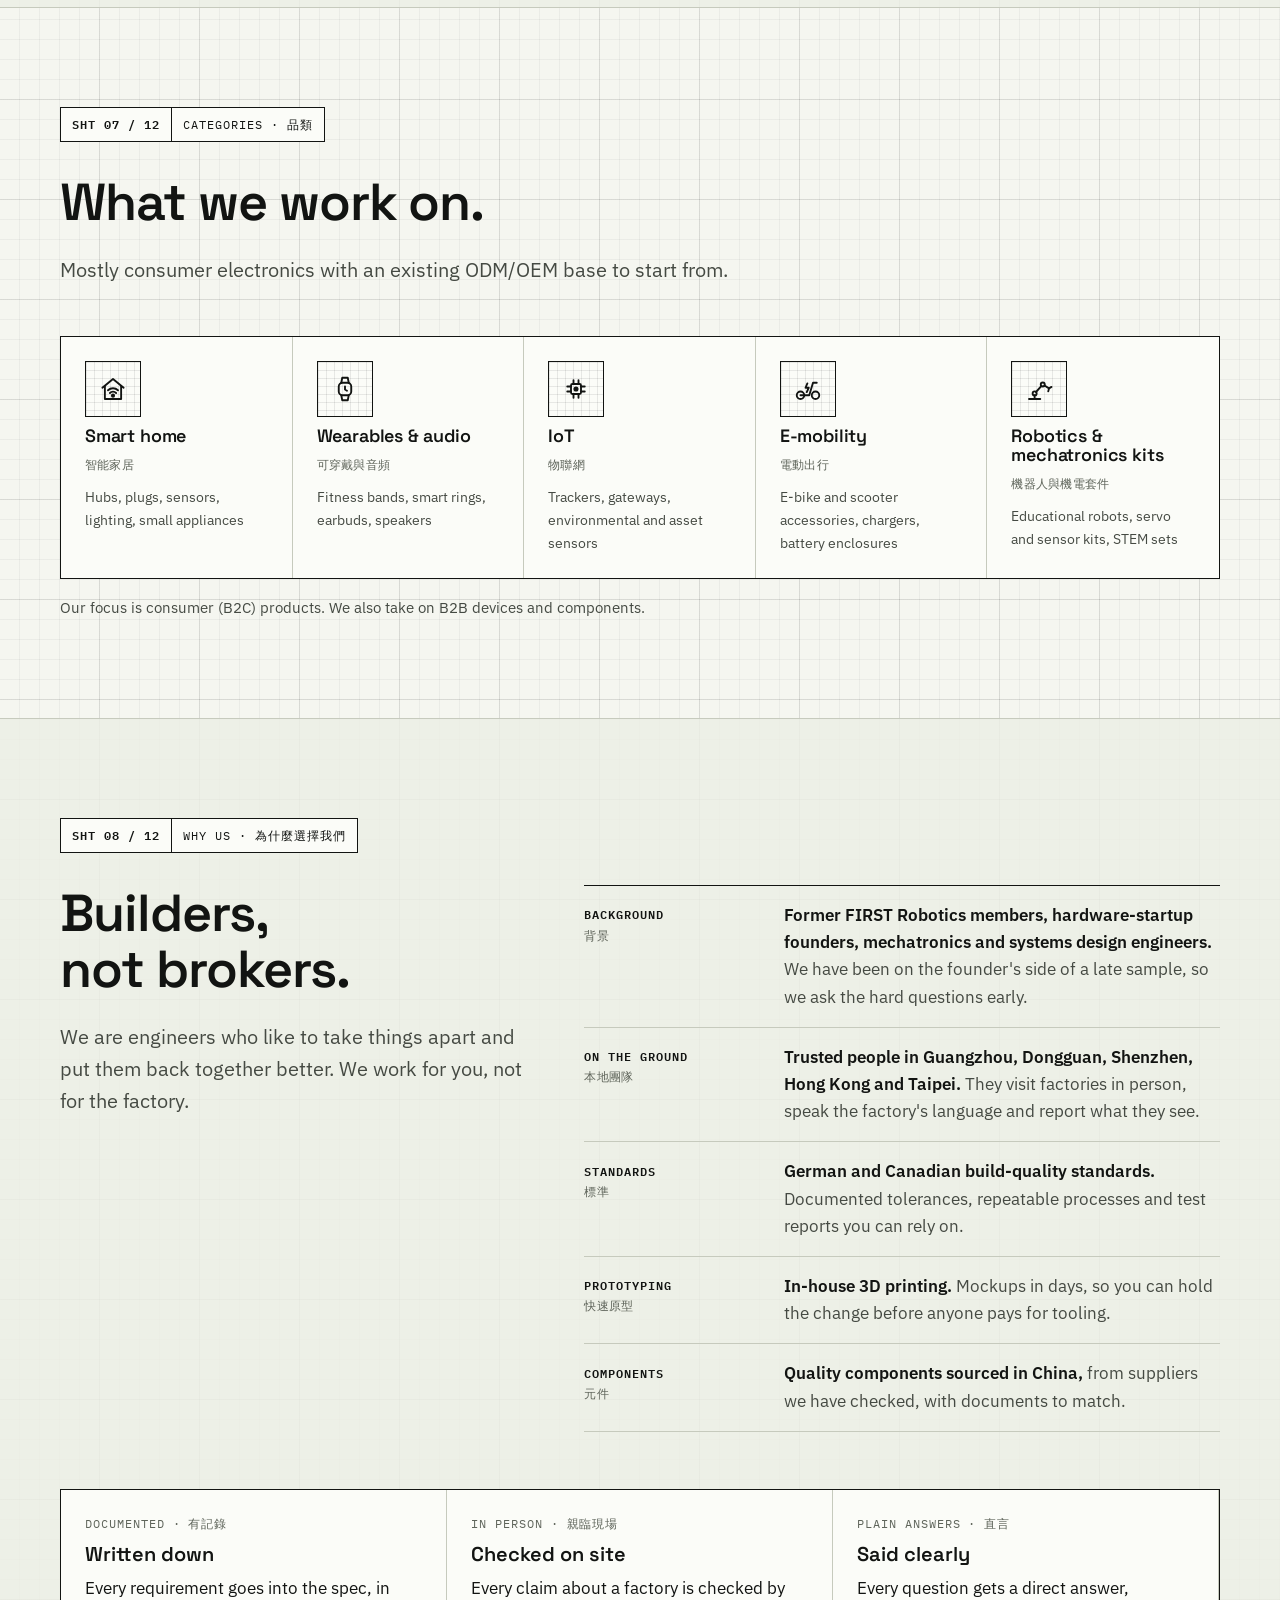
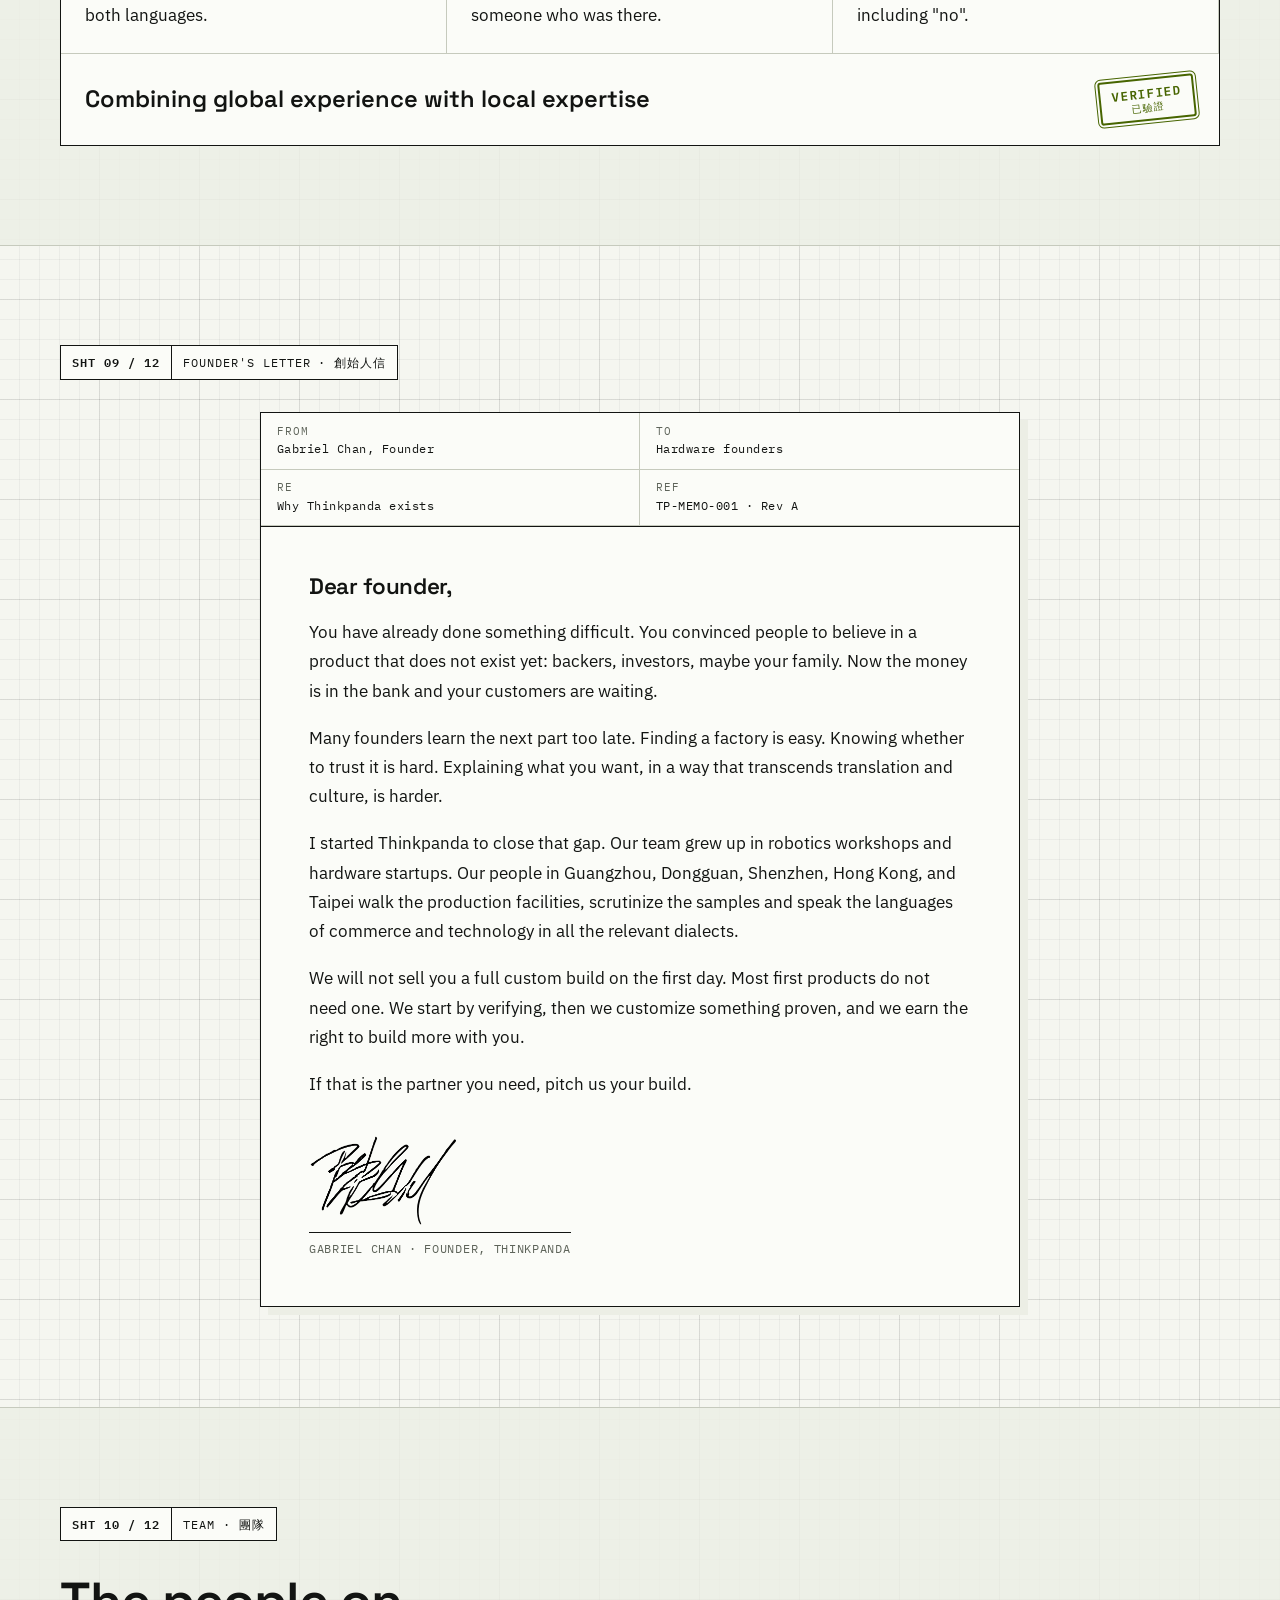
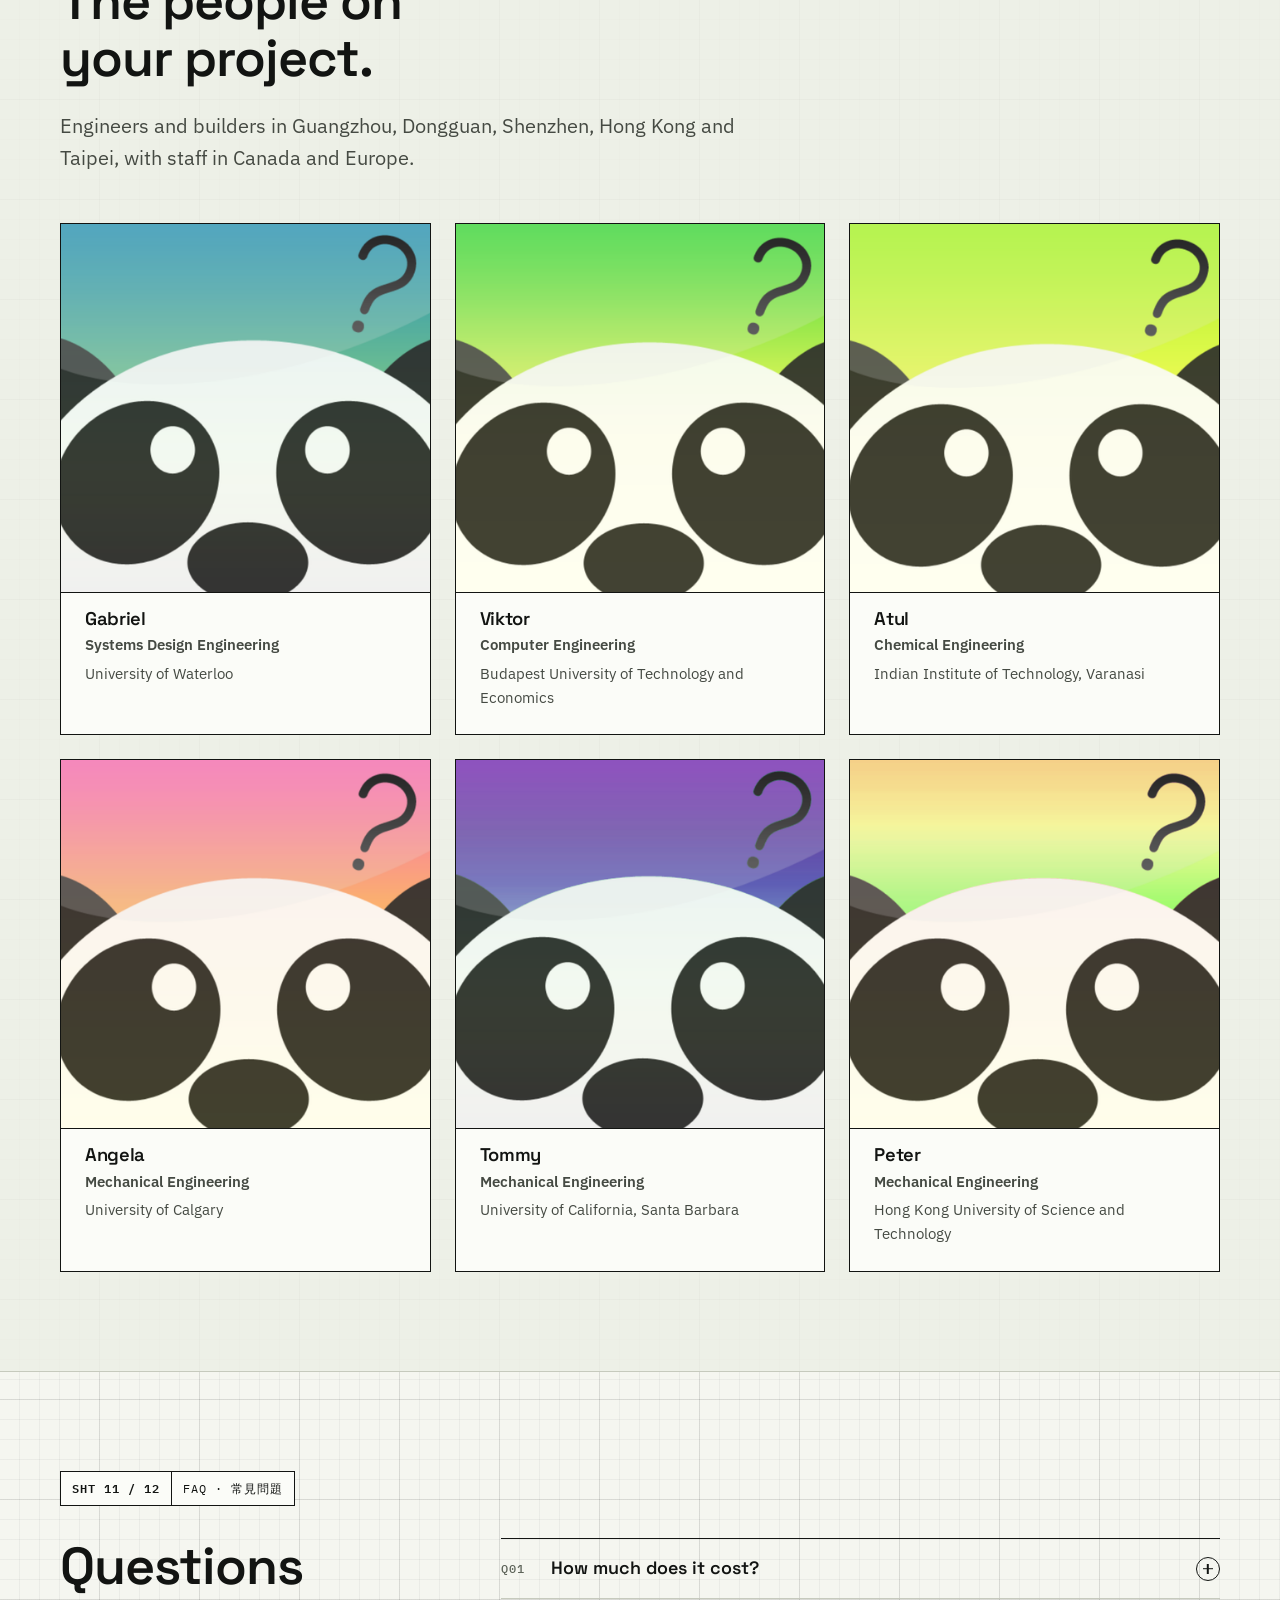
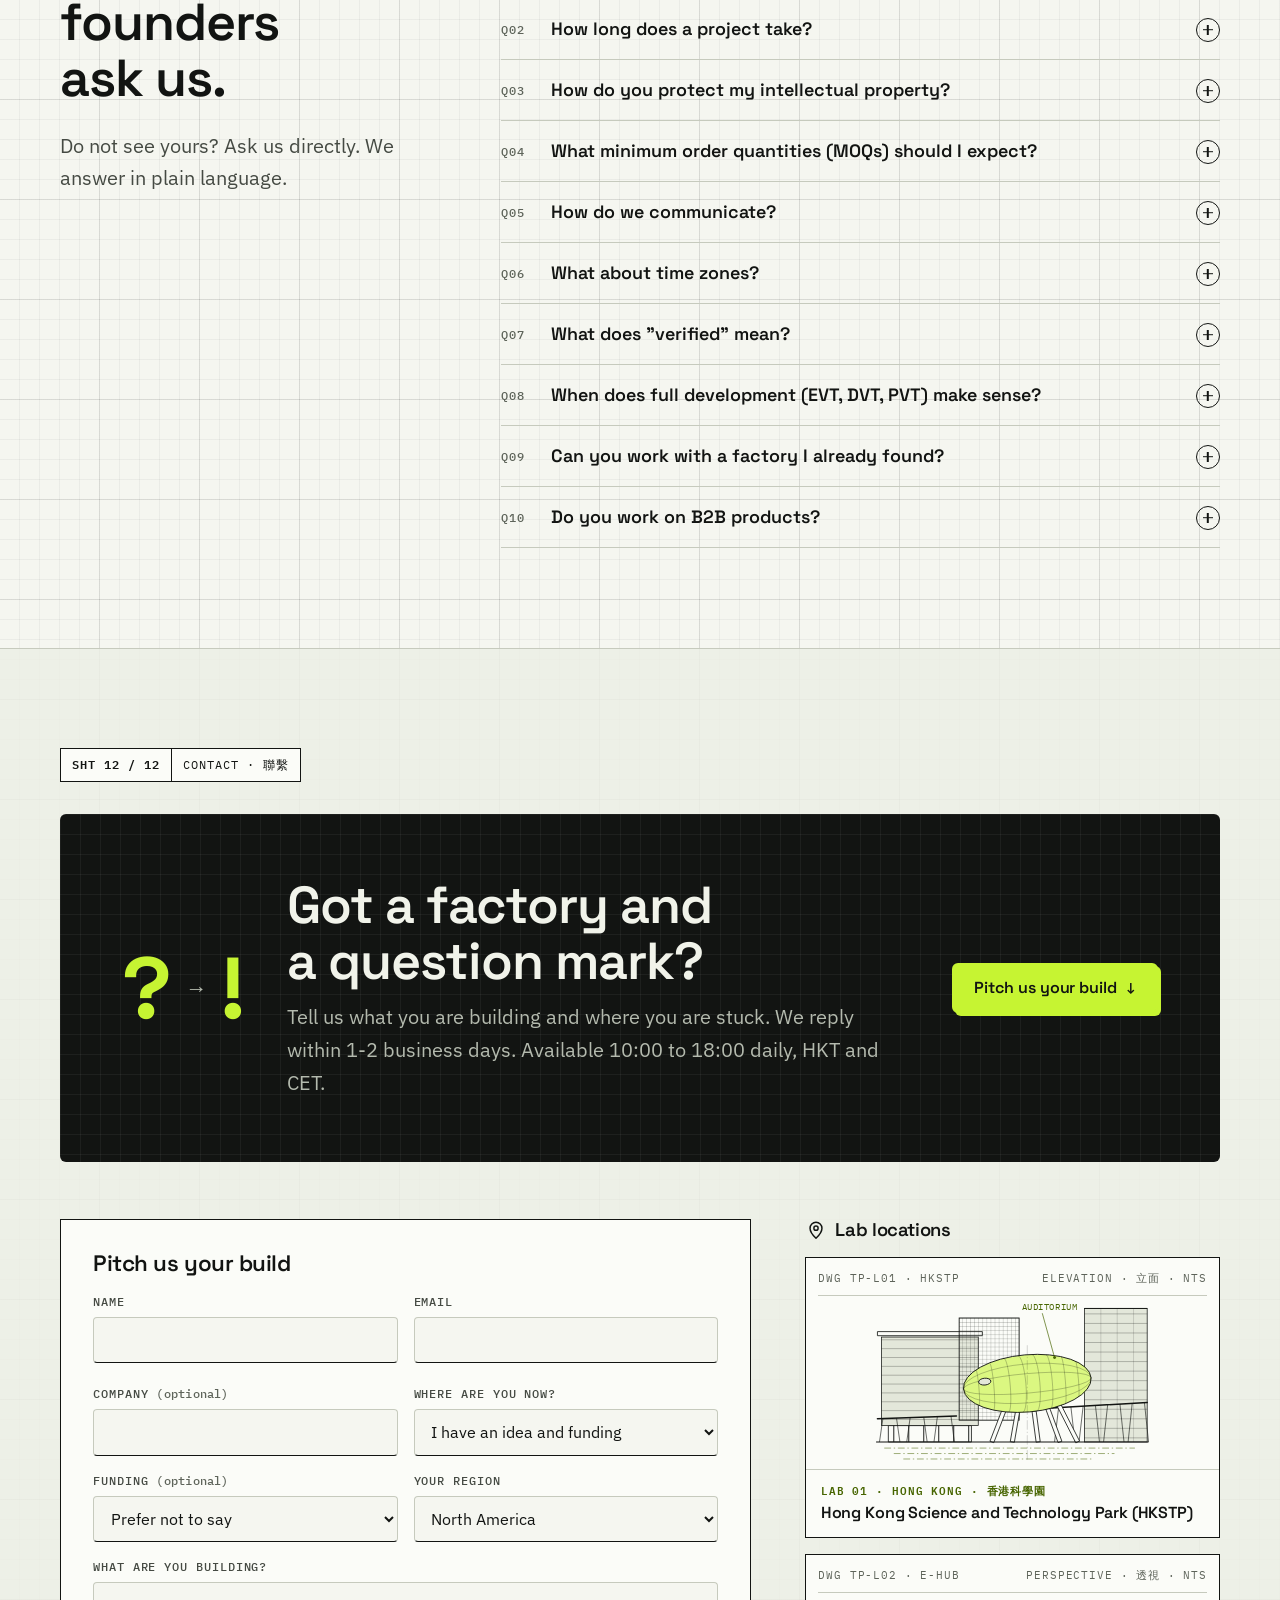
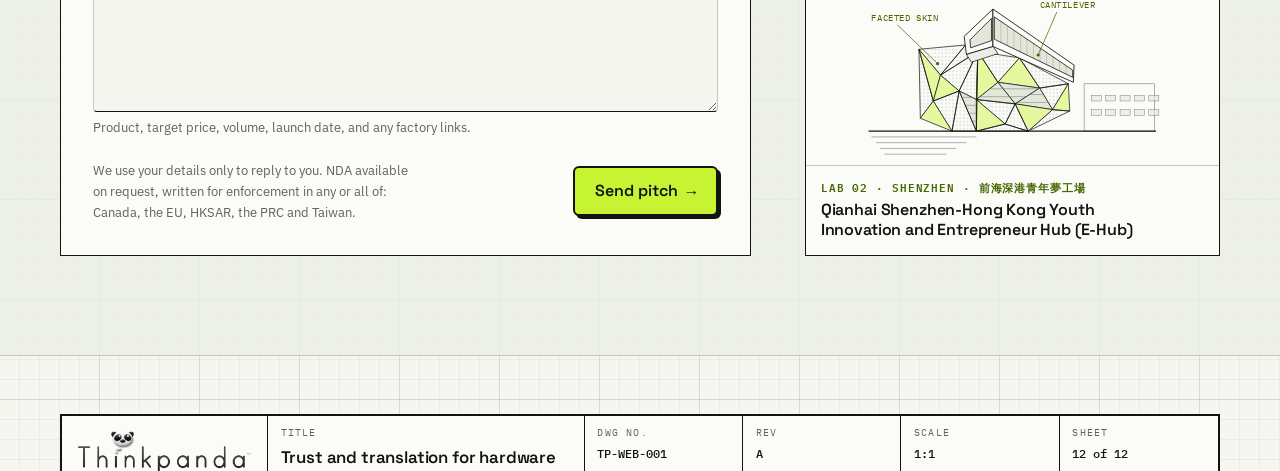
==== commit 1c6d02f6: "." ====
--- a/index.html
+++ b/index.html
@@ -6,8 +6,8 @@
 <meta name="bingbot" content="noindex, nofollow, noarchive, nosnippet">
 <meta charset="utf-8">
 <meta name="viewport" content="width=device-width, initial-scale=1">
-<title>Thinkpanda | Factory verification and product customization in China</title>
-<meta name="description" content="Thinkpanda is the trust and translation layer between hardware founders and Chinese factories. We verify suppliers on the ground in Guangzhou, Dongguan, Shenzhen and Hong Kong and customize proven ODM/OEM products for your brand.">
+<title>🐼 Web</title>
+<meta name="description" content="Thinkpanda is the trust and translation layer between hardware founders and Chinese factories. We verify suppliers on the ground in Guangzhou, Dongguan, Shenzhen, Hong Kong and Taipei, and customize proven ODM/OEM products for your brand.">
 <meta name="theme-color" content="#F5F6F0" media="(prefers-color-scheme: light)">
 <meta name="theme-color" content="#0E100E" media="(prefers-color-scheme: dark)">
 <link rel="canonical" href="https://thinkpanda.com/">
@@ -15,7 +15,7 @@
 <meta property="og:site_name" content="Thinkpanda">
 <meta property="og:url" content="https://thinkpanda.com/">
 <meta property="og:title" content="Thinkpanda | You found the factory. We make sure it builds what you meant.">
-<meta property="og:description" content="Factory verification, off-the-shelf product customization and production QC for hardware startups. Our team is on the ground in Guangzhou, Dongguan, Shenzhen and Hong Kong.">
+<meta property="og:description" content="Factory verification, off-the-shelf product customization and production QC for hardware startups. Our team is on the ground in Guangzhou, Dongguan, Shenzhen, Hong Kong and Taipei.">
 <meta property="og:image" content="https://thinkpanda.com/og-image.png">
 <meta property="og:image:type" content="image/png">
 <meta property="og:image:width" content="1200">
@@ -24,16 +24,14 @@
 <meta property="og:locale" content="en_US">
 <meta name="twitter:card" content="summary_large_image">
 <meta name="twitter:title" content="Thinkpanda | You found the factory. We make sure it builds what you meant.">
-<meta name="twitter:description" content="Factory verification, product customization and production QC in Guangzhou, Dongguan, Shenzhen and Hong Kong.">
+<meta name="twitter:description" content="Factory verification, product customization and production QC in Guangzhou, Dongguan, Shenzhen, Hong Kong and Taipei.">
 <meta name="twitter:image" content="https://thinkpanda.com/og-image.png">
 <link rel="icon" type="image/png" sizes="32x32" href="[data-uri]">
 <link rel="icon" type="image/png" sizes="16x16" href="[data-uri]">
 <link rel="apple-touch-icon" sizes="180x180" href="[data-uri]">
-<link rel="preconnect" href="https://fonts.googleapis.com">
-<link rel="preconnect" href="https://fonts.gstatic.com" crossorigin>
-<link href="https://fonts.googleapis.com/css2?family=IBM+Plex+Mono:wght@400;500;600&family=IBM+Plex+Sans:ital,wght@0,400;0,500;0,600;1,400&family=Noto+Sans+SC:wght@400;500&family=Quicksand:wght@300;400;500&family=Space+Grotesk:wght@500;600;700&display=swap" rel="stylesheet">
+<link rel="stylesheet" href="fonts/fonts.css">
 <script type="application/ld+json">
-{"@context":"https://schema.org","@type":"ProfessionalService","name":"Thinkpanda","description":"Factory verification and product customization for hardware founders working with Chinese factories.","areaServed":["North America","Western Europe","Middle East"],"address":[{"@type":"PostalAddress","addressLocality":"Guangzhou","addressCountry":"CN"},{"@type":"PostalAddress","addressLocality":"Dongguan","addressCountry":"CN"},{"@type":"PostalAddress","addressLocality":"Shenzhen","addressCountry":"CN"},{"@type":"PostalAddress","addressLocality":"Hong Kong","addressCountry":"HK"}],"url":"https://thinkpanda.com/","logo":"https://thinkpanda.com/android-chrome-512x512.png","image":"https://thinkpanda.com/og-image.png","sameAs":["https://www.linkedin.com/company/thinkpanda"]}
+{"@context":"https://schema.org","@type":"ProfessionalService","name":"Thinkpanda","description":"Factory verification and product customization for hardware founders working with Chinese factories.","areaServed":["North America","Western Europe","Middle East"],"address":[{"@type":"PostalAddress","addressLocality":"Guangzhou","addressCountry":"CN"},{"@type":"PostalAddress","addressLocality":"Dongguan","addressCountry":"CN"},{"@type":"PostalAddress","addressLocality":"Shenzhen","addressCountry":"CN"},{"@type":"PostalAddress","addressLocality":"Hong Kong","addressCountry":"HK"},{"@type":"PostalAddress","addressLocality":"Taipei","addressCountry":"TW"}],"url":"https://thinkpanda.com/","logo":"https://thinkpanda.com/android-chrome-512x512.png","image":"https://thinkpanda.com/og-image.png","sameAs":["https://www.linkedin.com/company/thinkpanda"]}
 </script>
 <style>
 /* Layout idea: the page is a drawing set on grid paper. Each section is a numbered sheet;
@@ -391,11 +389,34 @@
 .xv .rd-u{font-family:var(--font-mono);font-size:10px;fill:var(--ink-3)}
 .xv .ppg{fill:none;stroke:var(--lime-ink);stroke-width:1.6;stroke-linejoin:round}
 .xv .rd-rule{stroke:var(--rule);stroke-width:1}
+.xv .drink{fill:color-mix(in srgb,var(--lime) 55%,var(--card))}
+.xv .snack{fill:color-mix(in srgb,var(--green-b) 45%,var(--card));stroke:var(--ink);stroke-width:1}
+.xv .snack-node{stroke:var(--ink);stroke-width:1}
+.xv .auger{fill:none;stroke:var(--ink);stroke-width:1;stroke-dasharray:5 3;opacity:.6}
+.xv .tube{fill:none;stroke:var(--ink);stroke-width:1.4}
+.xv .cap-g{fill:var(--green-a);stroke:#121412;stroke-width:1}
+.xv .cap-l{fill:var(--lime);stroke:#121412;stroke-width:1}
+.xv .cap-p{fill:var(--pink-b);stroke:#121412;stroke-width:1}
+.xv .ear{fill:#1b1d1b;stroke:var(--ink);stroke-width:1.4}
+.xv .status-px{fill:var(--lime);stroke:#121412;stroke-width:1}
+.xv .nose-f{fill:#1b1d1b}
+.xv .axle{stroke:var(--ink);stroke-width:3;stroke-linecap:round}
+.xv .ply{stroke:var(--ink);stroke-width:.7;opacity:.55}
+.xv .grip{fill:#2a2d2a}
+.xv .pd-face{fill:#fbfcf8;stroke:#1b1d1b;stroke-width:1}
+.xv .pd-ear{fill:#1b1d1b;stroke:#fbfcf8;stroke-width:1}
+.xv .grip-b{fill:#1b1d1b;stroke:var(--ink);stroke-width:1.2}
+.xv .hub{fill:#1b1d1b;stroke:var(--ink);stroke-width:1}
+.xv .joint{fill:var(--card);stroke:var(--ink);stroke-width:1.2}
+.xv .fold{fill:none;stroke:var(--lime-ink);stroke-width:1.6;stroke-dasharray:5 3}
+.xv .fold-ghost{stroke:var(--lime-ink);stroke-width:6;stroke-linecap:round;opacity:.25}
 @media (max-width:560px){.xv-tabs{width:100%;flex-direction:column}.xv-tab{border-right:0;border-bottom:1px solid var(--rule-strong)}.xv-tab:last-child{border-bottom:0}}
-/* Example product tabs: always 4 across on desktop, 2 x 2 on phones; never 3 columns */
-.xv-tabs{display:grid;grid-template-columns:repeat(4,auto)}
-.xv-tab:nth-child(4n){border-right:0}
-@media (max-width:560px){.xv-tabs{width:100%;grid-template-columns:repeat(2,minmax(0,1fr))}.xv-tab{border-right:1px solid var(--rule-strong);border-bottom:1px solid var(--rule-strong)}.xv-tab:nth-child(2n){border-right:0}.xv-tab:nth-child(n+3){border-bottom:0}.xv-tab:nth-child(4n){border-right:0}}
+/* Example product tabs: two rows of three on desktop, three rows of two on phones */
+.xv-tabs{display:grid;grid-template-columns:repeat(3,auto)}
+.xv-tab{border-right:1px solid var(--rule-strong);border-bottom:1px solid var(--rule-strong)}
+.xv-tab:nth-child(3n){border-right:0}
+.xv-tab:nth-last-child(-n+3){border-bottom:0}
+@media (max-width:560px){.xv-tabs{width:100%;grid-template-columns:repeat(2,minmax(0,1fr))}.xv-tab:nth-child(3n){border-right:1px solid var(--rule-strong)}.xv-tab:nth-child(2n){border-right:0}.xv-tab:nth-last-child(-n+3){border-bottom:1px solid var(--rule-strong)}.xv-tab:nth-last-child(-n+2){border-bottom:0}}
 
 
 /* ---------- process ---------- */
@@ -511,7 +532,8 @@
 .photo{aspect-ratio:4/3;border-bottom:1px solid var(--rule-strong);position:relative;display:grid;place-items:center;background-image:linear-gradient(var(--grid-major) 1px,transparent 1px),linear-gradient(90deg,var(--grid-major) 1px,transparent 1px);background-size:16px 16px}
 .photo svg{width:46%;height:auto;fill:none;stroke:var(--ink-3);stroke-width:1}
 .photo.avatar{aspect-ratio:1;background-image:none;border-bottom:1px solid var(--rule-strong);padding:0}
-.photo.avatar img{display:block;width:100%;height:100%;object-fit:cover}
+.photo.avatar{overflow:hidden}
+.photo.avatar img{display:block;width:100%;height:100%;object-fit:cover;transform:scale(1.08)}
 .photo .mono{position:absolute;left:.6rem;top:.5rem;color:var(--ink-3);font-size:.64rem}
 .member-body{padding:var(--s-4) var(--s-5) var(--s-5);display:grid;gap:.3rem;align-content:start}
 .member h3{font-size:1.15rem;display:flex;align-items:center;gap:.5rem;flex-wrap:wrap}
@@ -709,7 +731,6 @@
 </head>
 <body>
 <a class="skip" href="#main">Skip to content</a>
-<div class="notice" role="note"><b>PREVIEW</b> · Testimonials and team details marked <b>TBC</b> are placeholders.</div>
 
 <header class="site-head">
   <div class="wrap head-row">
@@ -776,8 +797,8 @@
     <div class="stats" role="list" aria-label="Key figures">
       <div class="stat" role="listitem"><div class="stat-n">47</div><div class="stat-l">manufacturers verified on site</div></div>
       <div class="stat" role="listitem"><div class="stat-n">11</div><div class="stat-l">products customized and shipped</div></div>
-      <div class="stat" role="listitem"><div class="stat-n">1-2 wk</div><div class="stat-l">typical brief to golden sample</div></div>
-      <div class="stat" role="listitem"><div class="stat-n">4</div><div class="stat-l">Cantonese cities</div></div>
+      <div class="stat" role="listitem"><div class="stat-n">2-8 wk</div><div class="stat-l">typical brief to golden sample</div></div>
+      <div class="stat" role="listitem"><div class="stat-n">5</div><div class="stat-l">cities in Asia</div></div>
     </div>
   </div>
 </section>
@@ -785,7 +806,7 @@
 <!-- SHEET 02 · THE GAP -->
 <section class="sheet alt" id="gap" aria-labelledby="gapTitle">
   <div class="wrap">
-    <div class="sheet-head"><span class="sht">SHT 02 / 13</span><span>The gap · 缺口</span></div>
+    <div class="sheet-head"><span class="sht">SHT 02 / 12</span><span>The gap · 缺口</span></div>
     <div class="sec-intro">
       <h2 class="sec-title" id="gapTitle">Finding a factory is the easy part.</h2>
       <p class="sec-lead">Online marketplaces, trade fairs and referrals can give you a supplier list in a week. After that, three questions decide whether your product ships on time.</p>
@@ -816,7 +837,7 @@
 <!-- SHEET 03 · TRUST LADDER -->
 <section class="sheet" id="ladder" aria-labelledby="ladderTitle">
   <div class="wrap">
-    <div class="sheet-head"><span class="sht">SHT 03 / 13</span><span>Services · 服務</span></div>
+    <div class="sheet-head"><span class="sht">SHT 03 / 12</span><span>Services · 服務</span></div>
     <div class="sec-intro">
       <h2 class="sec-title" id="ladderTitle">A trust ladder, not a menu.</h2>
       <p class="sec-lead">Each step earns the next. Start with a small, fixed-price check. See how we work. Move up when the results give you reason to trust us and the factory.</p>
@@ -831,7 +852,7 @@
             <div class="rung-head"><span class="rung-ico c-blue"><svg class="ico" viewBox="0 0 24 24" aria-hidden="true"><circle cx="10.5" cy="10.5" r="6"/><path d="m15 15 5 5"/><path d="m8 10.6 1.8 1.8 3.4-3.6"/></svg></span><div><div class="rung-n">STEP 01 · ENTRY</div><h3 id="r1">Verify</h3><span class="zh">驗證</span></div></div>
             <p class="rung-tag">Know who you are dealing with.</p>
             <ul class="checks">
-              <li>On-site factory audit by our team in Guangzhou, Dongguan, Shenzhen and Hong Kong</li>
+              <li>On-site factory audit by our team in Guangzhou, Dongguan, Shenzhen, Hong Kong and Taipei</li>
               <li>Business licence and registration checks</li>
               <li>Sample inspection against your requirements</li>
               <li>Live video walkthrough of the production floor</li>
@@ -890,16 +911,18 @@
 <!-- SHEET 04 · OFF-THE-SHELF, MADE YOURS -->
 <section class="sheet alt" id="customize" aria-labelledby="xvTitle">
   <div class="wrap">
-    <div class="sheet-head"><span class="sht">SHT 04 / 13</span><span>Customize · 定製</span><span class="sec">SEC A-A → D-D</span></div>
+    <div class="sheet-head"><span class="sht">SHT 04 / 12</span><span>Customize · 定製</span><span class="sec">SEC A-A → F-F</span></div>
     <div class="sec-intro">
       <h2 class="sec-title" id="xvTitle">Off-the-shelf, made yours.</h2>
       <p class="sec-lead">Start from a product that has already passed its own testing. Change what your customers see, touch and use. Keep what already works. Our team specializes in robotics and sensors, such as calibrated 2–6 camera vision and tactile grippers for manipulators.</p>
     </div>
     <div class="xv-tabs" role="tablist" aria-label="Example products">
       <button type="button" class="xv-tab" role="tab" id="xvt-ring" aria-controls="xvp-ring" aria-selected="true"><span class="k">A</span>Smart health ring <span class="zh">智能健康環</span></button>
-      <button type="button" class="xv-tab" role="tab" id="xvt-stereo" aria-controls="xvp-stereo" aria-selected="false" tabindex="-1"><span class="k">B</span>Stereo camera head <span class="zh">立體相機</span></button>
-      <button type="button" class="xv-tab" role="tab" id="xvt-gripper" aria-controls="xvp-gripper" aria-selected="false" tabindex="-1"><span class="k">C</span>Tactile gripper <span class="zh">觸覺夾爪</span></button>
-      <button type="button" class="xv-tab" role="tab" id="xvt-puck" aria-controls="xvp-puck" aria-selected="false" tabindex="-1"><span class="k">D</span>Smart home puck <span class="zh">智能家居</span></button>
+      <button type="button" class="xv-tab" role="tab" id="xvt-feeder" aria-controls="xvp-feeder" aria-selected="false" tabindex="-1"><span class="k">B</span>Panda pet feeder <span class="zh">熊貓餵食器</span></button>
+      <button type="button" class="xv-tab" role="tab" id="xvt-scooter" aria-controls="xvp-scooter" aria-selected="false" tabindex="-1"><span class="k">C</span>Bamboo skate-scooter <span class="zh">竹滑板車</span></button>
+      <button type="button" class="xv-tab" role="tab" id="xvt-stereo" aria-controls="xvp-stereo" aria-selected="false" tabindex="-1"><span class="k">D</span>Stereo camera head <span class="zh">立體相機</span></button>
+      <button type="button" class="xv-tab" role="tab" id="xvt-gripper" aria-controls="xvp-gripper" aria-selected="false" tabindex="-1"><span class="k">E</span>Tactile gripper <span class="zh">觸覺夾爪</span></button>
+      <button type="button" class="xv-tab" role="tab" id="xvt-puck" aria-controls="xvp-puck" aria-selected="false" tabindex="-1"><span class="k">F</span>Smart home puck <span class="zh">智能家居</span></button>
     </div>
     <div class="xv-panel" role="tabpanel" id="xvp-ring" aria-labelledby="xvt-ring">
       <div class="xv-grid">
@@ -942,6 +965,88 @@
         </div>
       </div>
     </div>
+    <div class="xv-panel" role="tabpanel" id="xvp-feeder" aria-labelledby="xvt-feeder" hidden>
+      <div class="xv-grid">
+        <div><p class="xv-cap">ENGINEERING CONCEPT DIAGRAM · 工程概念圖</p><figure class="xv-fig">
+          <figcaption><span>Ref. product: panda pet feeder for drinks and bamboo snacks (illustrative)</span>
+            <span class="seg" role="group" aria-label="View">
+              <button type="button" class="btn-explode" aria-pressed="true">Exploded</button>
+              <button type="button" class="btn-assemble" aria-pressed="false">Assembled</button>
+            </span>
+          </figcaption>
+          <svg class="xv" viewBox="0 0 580 740" role="img" aria-labelledby="fdT fdD">
+  <title id="fdT">Exploded view of a panda pet feeder that serves drinks and bamboo snacks</title>
+  <desc id="fdD">Five parts stacked on a centre axis: a panda-head lid whose eye patches are status displays, three flavour pods, a pump manifold, a hopper of bamboo snacks, and a base with a drink bowl, a snack tray and a load cell. Below, a sample recipe: 400 ml bamboo-leaf tea, 5 ml apple flavour, 2 g minerals and 40 g bamboo crisps, caffeine-free and alcohol-free.</desc>
+  <line x1="290" y1="20" x2="290" y2="590" class="axis-xv"/>
+  <g class="parts"><g class="part" data-part="5" style="--dy:0px"><path class="side" d="M140,480 L140,520 A150,54 0 0 0 440,520 L440,480 A150,54 0 0 1 140,480 Z"/><ellipse cx="290" cy="480" rx="150" ry="54" class="face"/><ellipse class="inner" cx="190" cy="508" rx="38" ry="13"/><ellipse class="drink" cx="190" cy="510" rx="30" ry="9"/><ellipse class="inner" cx="390" cy="508" rx="38" ry="13"/><rect class="snack" x="367" y="505.5" width="18" height="5" rx="2.5" transform="rotate(12 376 508)"/><rect class="snack" x="385" y="508.5" width="18" height="5" rx="2.5" transform="rotate(-18 394 511)"/><rect class="snack" x="397" y="503.5" width="18" height="5" rx="2.5" transform="rotate(30 406 506)"/><path class="detail" d="M140,500 A150,54 0 0 0 440,500"/><text class="part-txt" x="290" y="566" text-anchor="middle">LOAD CELL · 稱重</text></g>
+<g class="part" data-part="4" style="--dy:50px"><path class="side" d="M200,380 L200,430 A90,32.4 0 0 0 380,430 L380,380 A90,32.4 0 0 1 200,380 Z"/><ellipse cx="290" cy="380" rx="90" ry="32.4" class="inner"/><g transform="rotate(20 250 376)"><rect class="snack" x="236" y="372.5" width="28" height="7" rx="3.5"/><line class="snack-node" x1="250" y1="372.5" x2="250" y2="379.5"/></g><g transform="rotate(-10 276 386)"><rect class="snack" x="262" y="382.5" width="28" height="7" rx="3.5"/><line class="snack-node" x1="276" y1="382.5" x2="276" y2="389.5"/></g><g transform="rotate(35 302 374)"><rect class="snack" x="288" y="370.5" width="28" height="7" rx="3.5"/><line class="snack-node" x1="302" y1="370.5" x2="302" y2="377.5"/></g><g transform="rotate(-25 326 384)"><rect class="snack" x="312" y="380.5" width="28" height="7" rx="3.5"/><line class="snack-node" x1="326" y1="380.5" x2="326" y2="387.5"/></g><g transform="rotate(5 290 368)"><rect class="snack" x="276" y="364.5" width="28" height="7" rx="3.5"/><line class="snack-node" x1="290" y1="364.5" x2="290" y2="371.5"/></g><g transform="rotate(60 264 366)"><rect class="snack" x="250" y="362.5" width="28" height="7" rx="3.5"/><line class="snack-node" x1="264" y1="362.5" x2="264" y2="369.5"/></g><g transform="rotate(-50 318 364)"><rect class="snack" x="304" y="360.5" width="28" height="7" rx="3.5"/><line class="snack-node" x1="318" y1="360.5" x2="318" y2="367.5"/></g><path class="auger" d="M220,396 Q255,414 290,396 T360,396"/></g>
+<g class="part" data-part="3" style="--dy:120px"><path class="side" d="M180,300 L180,310 A110,39.6 0 0 0 400,310 L400,300 A110,39.6 0 0 1 180,300 Z"/><ellipse cx="290" cy="300" rx="110" ry="39.6" class="face"/><path class="side" d="M229,296 L229,308 A11,4 0 0 0 251,308 L251,296 A11,4 0 0 1 229,296 Z"/><ellipse class="face" cx="240" cy="296" rx="11" ry="4"/><path class="tube" d="M240,296 Q260.0,274 290,270"/><path class="side" d="M279,296 L279,308 A11,4 0 0 0 301,308 L301,296 A11,4 0 0 1 279,296 Z"/><ellipse class="face" cx="290" cy="296" rx="11" ry="4"/><path class="tube" d="M290,296 Q290.0,274 290,270"/><path class="side" d="M329,296 L329,308 A11,4 0 0 0 351,308 L351,296 A11,4 0 0 1 329,296 Z"/><ellipse class="face" cx="340" cy="296" rx="11" ry="4"/><path class="tube" d="M340,296 Q320.0,274 290,270"/><rect class="chip" x="352" y="308" width="20" height="8"/></g>
+<g class="part" data-part="2" style="--dy:160px"><path class="side" d="M198,220 L198,260 A22,7.9 0 0 0 242,260 L242,220 A22,7.9 0 0 1 198,220 Z"/><ellipse class="face" cx="220" cy="220" rx="22" ry="7.9"/><ellipse class="cap-g" cx="220" cy="220" rx="13" ry="4.7"/><path class="side" d="M268,220 L268,260 A22,7.9 0 0 0 312,260 L312,220 A22,7.9 0 0 1 268,220 Z"/><ellipse class="face" cx="290" cy="220" rx="22" ry="7.9"/><ellipse class="cap-l" cx="290" cy="220" rx="13" ry="4.7"/><path class="side" d="M338,220 L338,260 A22,7.9 0 0 0 382,260 L382,220 A22,7.9 0 0 1 338,220 Z"/><ellipse class="face" cx="360" cy="220" rx="22" ry="7.9"/><ellipse class="cap-p" cx="360" cy="220" rx="13" ry="4.7"/></g>
+<g class="part" data-part="1" style="--dy:286px"><circle class="ear" cx="210" cy="38" r="24"/><circle class="ear" cx="370" cy="38" r="24"/><path class="side" d="M170,110 L170,134 A120,43.2 0 0 0 410,134 L410,110 A120,43.2 0 0 1 170,110 Z"/><path class="face" d="M170,110 A120,92 0 0 1 410,110 A120,43.2 0 0 1 170,110 Z"/><ellipse class="ear" cx="248" cy="76" rx="18" ry="25" transform="rotate(32 248 76)"/><ellipse class="ear" cx="332" cy="76" rx="18" ry="25" transform="rotate(-32 332 76)"/><circle class="status-px" cx="252" cy="70" r="5"/><circle class="status-px" cx="328" cy="70" r="5"/><path class="nose-f" d="M281,96 Q290,92 299,96 Q297,104 290,105 Q283,104 281,96 Z"/></g>
+</g>
+  <g class="callouts"><g class="bal" data-part="1"><path d="M172,112 L68,80" class="leader"/><circle cx="172" cy="112" r="2.6" class="leader-dot"/><circle cx="52" cy="80" r="16" class="balloon"/><text x="52" y="85" text-anchor="middle" class="bal-n">1</text></g><g class="bal" data-part="2"><path d="M382,236 L512,200" class="leader"/><circle cx="382" cy="236" r="2.6" class="leader-dot"/><circle cx="528" cy="200" r="16" class="balloon"/><text x="528" y="205" text-anchor="middle" class="bal-n">2</text></g><g class="bal" data-part="3"><path d="M400,304 L512,290" class="leader"/><circle cx="400" cy="304" r="2.6" class="leader-dot"/><circle cx="528" cy="290" r="16" class="balloon"/><text x="528" y="295" text-anchor="middle" class="bal-n">3</text></g><g class="bal" data-part="4"><path d="M200,410 L68,400" class="leader"/><circle cx="200" cy="410" r="2.6" class="leader-dot"/><circle cx="52" cy="400" r="16" class="balloon"/><text x="52" y="405" text-anchor="middle" class="bal-n">4</text></g><g class="bal" data-part="5"><path d="M440,500 L512,470" class="leader"/><circle cx="440" cy="500" r="2.6" class="leader-dot"/><circle cx="528" cy="470" r="16" class="balloon"/><text x="528" y="475" text-anchor="middle" class="bal-n">5</text></g><line class="dim-l" x1="244" y1="78" x2="96" y2="168"/><circle class="leader-dot" cx="244" cy="78" r="2.6"/><text class="dim-t" x="8" y="176">EYE PATCHES =</text><text class="dim-t" x="8" y="190">STATUS DISPLAYS</text><text class="dim-t" x="8" y="204">狀態顯示</text></g>
+  <g class="inset"><rect class="inset-box" x="20" y="598" width="540" height="112"/><text class="ann" x="34" y="620">RECIPE 01 · 竹香能量飲 · BAMBOO ENERGY COOLER</text><text class="ann" x="546" y="620" text-anchor="end">SAMPLE · 示例</text><text class="rd-l" x="34" y="648">竹茶 · BAMBOO-LEAF TEA</text><text class="rd-v" x="248" y="649" text-anchor="end">400</text><text class="rd-u" x="253" y="649">ml</text><line class="rd-rule" x1="34" y1="657" x2="278" y2="657"/><text class="rd-l" x="34" y="674">蘋果 · APPLE FLAVOUR</text><text class="rd-v" x="248" y="675" text-anchor="end">5</text><text class="rd-u" x="253" y="675">ml</text><line class="rd-rule" x1="34" y1="683" x2="278" y2="683"/><text class="rd-l" x="302" y="648">礦物 · MINERALS</text><text class="rd-v" x="516" y="649" text-anchor="end">2</text><text class="rd-u" x="521" y="649">g</text><line class="rd-rule" x1="302" y1="657" x2="546" y2="657"/><text class="rd-l" x="302" y="674">竹脆 · BAMBOO CRISPS</text><text class="rd-v" x="516" y="675" text-anchor="end">40</text><text class="rd-u" x="521" y="675">g</text><line class="rd-rule" x1="302" y1="683" x2="546" y2="683"/><text class="rd-l" x="34" y="702">Caffeine-free and alcohol-free · 無咖啡因 · 無酒精</text></g>
+  <text x="20" y="734" class="ann lbl">SEC B-B · EXPLODED ISOMETRIC · 爆炸圖 — NOT TO SCALE</text>
+</svg>
+        </figure></div>
+        <div>
+          <table class="bom">
+            <caption>Parts list · 零件表 · Panda pet feeder</caption>
+            <thead><tr><th scope="col">Item</th><th scope="col">ODM Part</th><th scope="col">What we customize</th></tr></thead>
+            <tbody>
+            <tr data-part="1" tabindex="0"><td class="n"><span>1</span></td><td class="pt">Panda dome lid <span class="zh">熊貓頂蓋</span><span class="base">Base: stock dispenser lid</span></td><td>Panda shape and CMF; eye patches as status displays</td></tr>
+            <tr data-part="2" tabindex="0"><td class="n"><span>2</span></td><td class="pt">Flavour pods ×3 <span class="zh">風味膠囊</span><span class="base">Base: standard refill pods</span></td><td>Flavours and nutrient mixes, caffeine-free and alcohol-free; easy refills</td></tr>
+            <tr data-part="3" tabindex="0"><td class="n"><span>3</span></td><td class="pt">Pump manifold <span class="zh">泵閥組</span><span class="base">Base: peristaltic pumps</span></td><td>Dosing accuracy, food-safe tubing, cleaning cycle</td></tr>
+            <tr data-part="4" tabindex="0"><td class="n"><span>4</span></td><td class="pt">Snack hopper <span class="zh">零食料斗</span><span class="base">Base: auger hopper</span></td><td>Bamboo snack size, portion control, jam-free auger</td></tr>
+            <tr data-part="5" tabindex="0"><td class="n"><span>5</span></td><td class="pt">Base with bowl and tray <span class="zh">底座</span><span class="base">Base: load-cell base</span></td><td>Drink bowl, snack tray, weighs what is eaten and drunk</td></tr>
+            <tr class="ns"><td class="n"><span>6</span></td><td class="pt">Recipes and schedule <span class="zh">配方與時間表</span><span class="base">Not shown</span></td><td>Daily menu, portion limits, keeper approval</td></tr>
+            <tr class="ns"><td class="n"><span>7</span></td><td class="pt">Keeper app <span class="zh">飼養員應用程式</span><span class="base">Not shown</span></td><td>Logs intake and links to the smart health ring</td></tr>
+            </tbody>
+          </table>
+        </div>
+      </div>
+    </div>
+    <div class="xv-panel" role="tabpanel" id="xvp-scooter" aria-labelledby="xvt-scooter" hidden>
+      <div class="xv-grid">
+        <div><p class="xv-cap">ENGINEERING CONCEPT DIAGRAM · 工程概念圖</p><figure class="xv-fig">
+          <figcaption><span>Ref. product: bamboo skateboard-scooter hybrid (illustrative)</span>
+            <span class="seg" role="group" aria-label="View">
+              <button type="button" class="btn-explode" aria-pressed="true">Exploded</button>
+              <button type="button" class="btn-assemble" aria-pressed="false">Assembled</button>
+            </span>
+          </figcaption>
+          <svg class="xv" viewBox="0 0 580 740" role="img" aria-labelledby="scT scD">
+  <title id="scT">Exploded view of a bamboo skateboard-scooter hybrid with a folding handlebar</title>
+  <desc id="scD">Five items stacked vertically: a folding T-bar handlebar, a fold hinge and stem clamp, a laminated bamboo deck with a panda graphic on the grip tape, two trucks, and four black-and-white wheels. An arrow shows the handlebar folding flat so the deck rides as a skateboard.</desc>
+  <defs><marker id="arrSc" viewBox="0 0 10 10" refX="9" refY="5" markerWidth="7" markerHeight="7" orient="auto-start-reverse"><path d="M0,1 L10,5 L0,9 Z" class="arrow"/></marker></defs>
+  <g class="parts"><g class="part" data-part="5" style="--dy:0px"><circle class="side" cx="192.6" cy="617.6" r="26"/><polygon class="side" points="207.8,641.1 213.9,632.5 171.3,602.6 165.2,611.3"/><circle class="face" cx="186.5" cy="626.2" r="26"/><circle class="hub" cx="186.5" cy="626.2" r="10.9"/><circle class="glint" cx="186.5" cy="626.2" r="3"/><circle class="side" cx="422.6" cy="617.6" r="26"/><polygon class="side" points="437.8,641.1 443.9,632.5 401.3,602.6 395.2,611.3"/><circle class="face" cx="416.5" cy="626.2" r="26"/><circle class="hub" cx="416.5" cy="626.2" r="10.9"/><circle class="glint" cx="416.5" cy="626.2" r="3"/></g>
+<g class="part" data-part="4" style="--dy:80px"><line class="axle" x1="153.9" y1="592.6" x2="192.6" y2="537.6"/><polygon class="side" points="173.5,589.8 197,556.4 197,542.4 173.5,575.8"/><polygon class="face" points="149.5,575.8 173.5,575.8 197,542.4 173,542.4"/><polygon class="face" points="149.5,589.8 173.5,589.8 173.5,575.8 149.5,575.8"/><polygon class="side" points="173.9,564 177.6,558.6 177.6,542.6 173.9,548"/><polygon class="face" points="165.9,548 173.9,548 177.6,542.6 169.6,542.6"/><polygon class="face" points="165.9,564 173.9,564 173.9,548 165.9,548"/><circle class="joint" cx="169.9" cy="556" r="5"/><polygon class="side" points="185.8,556.6 204.7,529.6 204.7,521.6 185.8,548.6"/><polygon class="face" points="141.8,548.6 185.8,548.6 204.7,521.6 160.7,521.6"/><polygon class="face" points="141.8,556.6 185.8,556.6 185.8,548.6 141.8,548.6"/><line class="axle" x1="383.9" y1="592.6" x2="422.6" y2="537.6"/><polygon class="side" points="403.5,589.8 427,556.4 427,542.4 403.5,575.8"/><polygon class="face" points="379.5,575.8 403.5,575.8 427,542.4 403,542.4"/><polygon class="face" points="379.5,589.8 403.5,589.8 403.5,575.8 379.5,575.8"/><polygon class="side" points="403.9,564 407.6,558.6 407.6,542.6 403.9,548"/><polygon class="face" points="395.9,548 403.9,548 407.6,542.6 399.6,542.6"/><polygon class="face" points="395.9,564 403.9,564 403.9,548 395.9,548"/><circle class="joint" cx="399.9" cy="556" r="5"/><polygon class="side" points="415.8,556.6 434.7,529.6 434.7,521.6 415.8,548.6"/><polygon class="face" points="371.8,548.6 415.8,548.6 434.7,521.6 390.7,521.6"/><polygon class="face" points="371.8,556.6 415.8,556.6 415.8,548.6 371.8,548.6"/></g>
+<g class="part" data-part="3" style="--dy:164px"><polygon class="side" points="440,470 466.5,432.2 466.5,420.2 440,458"/><polygon class="face" points="110,458 440,458 466.5,420.2 136.5,420.2"/><polygon class="face" points="110,470 440,470 440,458 110,458"/><line class="ply" x1="110" y1="466" x2="440" y2="466"/><line class="ply" x1="110" y1="462" x2="440" y2="462"/><g transform="matrix(1 0 0.379 -0.54 110 458)"><rect class="grip" x="14" y="6" width="302" height="58" rx="10"/><circle class="pd-ear" cx="146" cy="56" r="9"/><circle class="pd-ear" cx="184" cy="56" r="9"/><circle class="pd-face" cx="165" cy="35" r="24"/><ellipse class="pd-ear" cx="156" cy="37" rx="6" ry="8" transform="rotate(-30 156 37)"/><ellipse class="pd-ear" cx="174" cy="37" rx="6" ry="8" transform="rotate(30 174 37)"/><ellipse class="pd-ear" cx="165" cy="24" rx="4" ry="3"/></g></g>
+<g class="part" data-part="2" style="--dy:232px"><polygon class="side" points="442.8,380.3 455.7,361.9 455.7,343.9 442.8,362.3"/><polygon class="face" points="408.8,362.3 442.8,362.3 455.7,343.9 421.7,343.9"/><polygon class="face" points="408.8,380.3 442.8,380.3 442.8,362.3 408.8,362.3"/><circle class="joint" cx="425.8" cy="371.3" r="6"/><polygon class="side" points="434.6,356.9 439.9,349.3 439.9,337.3 434.6,344.9"/><polygon class="face" points="424.6,344.9 434.6,344.9 439.9,337.3 429.9,337.3"/><polygon class="face" points="424.6,356.9 434.6,356.9 434.6,344.9 424.6,344.9"/></g>
+<g class="part" data-part="1" style="--dy:254px"><polygon class="side" points="436.4,333.8 440.2,328.4 440.2,90.4 436.4,95.8"/><polygon class="face" points="426.4,95.8 436.4,95.8 440.2,90.4 430.2,90.4"/><polygon class="face" points="426.4,333.8 436.4,333.8 436.4,95.8 426.4,95.8"/><polygon class="side" points="437.9,114 444.7,104.2 444.7,94.2 437.9,104"/><polygon class="face" points="421.9,104 437.9,104 444.7,94.2 428.7,94.2"/><polygon class="face" points="421.9,114 437.9,114 437.9,104 421.9,104"/><polygon class="side" points="403.3,144.4 475.3,41.8 475.3,29.8 403.3,132.4"/><polygon class="face" points="391.3,132.4 403.3,132.4 475.3,29.8 463.3,29.8"/><polygon class="face" points="391.3,144.4 403.3,144.4 403.3,132.4 391.3,132.4"/><polygon class="grip-b" points="402.5,147.5 419.9,122.6 419.9,106.6 402.5,131.5"/><polygon class="grip-b" points="390.5,131.5 402.5,131.5 419.9,106.6 407.9,106.6"/><polygon class="grip-b" points="390.5,147.5 402.5,147.5 402.5,131.5 390.5,131.5"/><polygon class="grip-b" points="457.8,68.6 475.3,43.8 475.3,27.8 457.8,52.6"/><polygon class="grip-b" points="445.8,52.6 457.8,52.6 475.3,27.8 463.3,27.8"/><polygon class="grip-b" points="445.8,68.6 457.8,68.6 457.8,52.6 445.8,52.6"/></g>
+<g class="part" data-part="5" style="--dy:0px"><circle class="side" cx="160" cy="664" r="26"/><polygon class="side" points="175.2,687.6 181.3,678.9 138.7,649.1 132.7,657.7"/><circle class="face" cx="153.9" cy="672.6" r="26"/><circle class="hub" cx="153.9" cy="672.6" r="10.9"/><circle class="glint" cx="153.9" cy="672.6" r="3"/><circle class="side" cx="390" cy="664" r="26"/><polygon class="side" points="405.2,687.6 411.3,678.9 368.7,649.1 362.7,657.7"/><circle class="face" cx="383.9" cy="672.6" r="26"/><circle class="hub" cx="383.9" cy="672.6" r="10.9"/><circle class="glint" cx="383.9" cy="672.6" r="3"/></g>
+</g>
+  <g class="callouts"><g class="bal" data-part="1"><path d="M441.2,198.4 L512,300" class="leader"/><circle cx="441.2" cy="198.4" r="2.6" class="leader-dot"/><circle cx="528" cy="300" r="16" class="balloon"/><text x="528" y="305" text-anchor="middle" class="bal-n">1</text></g><g class="bal" data-part="2"><path d="M455.7,352.9 L512,390" class="leader"/><circle cx="455.7" cy="352.9" r="2.6" class="leader-dot"/><circle cx="528" cy="390" r="16" class="balloon"/><text x="528" y="395" text-anchor="middle" class="bal-n">2</text></g><g class="bal" data-part="3"><path d="M110,464 L68,450" class="leader"/><circle cx="110" cy="464" r="2.6" class="leader-dot"/><circle cx="52" cy="450" r="16" class="balloon"/><text x="52" y="455" text-anchor="middle" class="bal-n">3</text></g><g class="bal" data-part="4"><path d="M412.7,525.6 L512,560" class="leader"/><circle cx="412.7" cy="525.6" r="2.6" class="leader-dot"/><circle cx="528" cy="560" r="16" class="balloon"/><text x="528" y="565" text-anchor="middle" class="bal-n">4</text></g><g class="bal" data-part="5"><path d="M127.9,672.6 L68,640" class="leader"/><circle cx="127.9" cy="672.6" r="2.6" class="leader-dot"/><circle cx="52" cy="640" r="16" class="balloon"/><text x="52" y="645" text-anchor="middle" class="bal-n">5</text></g><path class="fold" d="M432.3,283.1 A70,70 0 0 0 362.3,353.1" marker-end="url(#arrSc)"/><line class="fold-ghost" x1="432.3" y1="353.1" x2="202.3" y2="353.1"/><text class="dim-t" x="200.3" y="343.1">FOLDS FLAT · 可摺疊</text><text class="dim-t" x="200.3" y="371.1">SKATE MODE · 滑板模式</text></g>
+  <text x="20" y="734" class="ann lbl">SEC C-C · EXPLODED OBLIQUE · 爆炸圖 — NOT TO SCALE</text>
+</svg>
+        </figure></div>
+        <div>
+          <table class="bom">
+            <caption>Parts list · 零件表 · Bamboo skate-scooter</caption>
+            <thead><tr><th scope="col">Item</th><th scope="col">ODM Part</th><th scope="col">What we customize</th></tr></thead>
+            <tbody>
+            <tr data-part="1" tabindex="0"><td class="n"><span>1</span></td><td class="pt">Folding handlebar <span class="zh">摺疊把手</span><span class="base">Base: aluminium T-bar</span></td><td>Height, grip material, quick fold</td></tr>
+            <tr data-part="2" tabindex="0"><td class="n"><span>2</span></td><td class="pt">Fold hinge and clamp <span class="zh">摺疊鉸鏈</span><span class="base">Base: stock hinge</span></td><td>Locking mechanism; folds flat to ride as a skateboard</td></tr>
+            <tr data-part="3" tabindex="0"><td class="n"><span>3</span></td><td class="pt">Bamboo deck <span class="zh">竹製板面</span><span class="base">Base: laminated bamboo</span></td><td>Shape, flex, grip tape with panda graphic</td></tr>
+            <tr data-part="4" tabindex="0"><td class="n"><span>4</span></td><td class="pt">Trucks ×2 <span class="zh">板橋</span><span class="base">Base: cruiser trucks</span></td><td>Width, bushing hardness, turning feel</td></tr>
+            <tr data-part="5" tabindex="0"><td class="n"><span>5</span></td><td class="pt">Wheels ×4 <span class="zh">輪子</span><span class="base">Base: urethane cruiser wheels</span></td><td>Black-and-white panda colourway, hardness, bearings</td></tr>
+            <tr class="ns"><td class="n"><span>6</span></td><td class="pt">Hardware kit <span class="zh">五金配件</span><span class="base">Not shown</span></td><td>Bearings, bushings, kingpins and a multi-tool</td></tr>
+            <tr class="ns"><td class="n"><span>7</span></td><td class="pt">Safety kit <span class="zh">安全配件</span><span class="base">Not shown</span></td><td>Reflective stickers, lights, wrist guards</td></tr>
+            </tbody>
+          </table>
+        </div>
+      </div>
+    </div>
     <div class="xv-panel" role="tabpanel" id="xvp-stereo" aria-labelledby="xvt-stereo" hidden>
       <div class="xv-grid">
         <div><p class="xv-cap">ENGINEERING CONCEPT DIAGRAM · 工程概念圖</p><figure class="xv-fig">
@@ -966,7 +1071,7 @@
 <g class="part" data-part="1" style="--dx:0px;--dy:0px"><polygon class="side" points="214,686 215.1,684.4 215.1,632.4 214,634"/><polygon class="face" points="10,634 214,634 215.1,632.4 11.1,632.4"/><polygon class="glass" points="10,686 214,686 214,634 10,634"/><circle class="win-ring" cx="48" cy="660" r="16"/><circle class="win-ring" cx="176" cy="660" r="16"/><line class="glare" x1="20" y1="642" x2="38" y2="678"/><line class="glare" x1="30" y1="642" x2="41" y2="658"/></g>
 </g>
   <g class="callouts"><g class="bal" data-part="1"><path d="M214.6,659.2 L532,690" class="leader"/><circle cx="214.6" cy="659.2" r="2.6" class="leader-dot"/><circle cx="548" cy="690" r="16" class="balloon"/><text x="548" y="695" text-anchor="middle" class="bal-n">1</text></g><g class="bal" data-part="2"><path d="M283.8,572 L532,606" class="leader"/><circle cx="283.8" cy="572" r="2.6" class="leader-dot"/><circle cx="548" cy="606" r="16" class="balloon"/><text x="548" y="611" text-anchor="middle" class="bal-n">2</text></g><g class="bal" data-part="3"><path d="M316.2,491.5 L532,524" class="leader"/><circle cx="316.2" cy="491.5" r="2.6" class="leader-dot"/><circle cx="548" cy="524" r="16" class="balloon"/><text x="548" y="529" text-anchor="middle" class="bal-n">3</text></g><g class="bal" data-part="4"><path d="M377.6,452 L532,446" class="leader"/><circle cx="377.6" cy="452" r="2.6" class="leader-dot"/><circle cx="548" cy="446" r="16" class="balloon"/><text x="548" y="451" text-anchor="middle" class="bal-n">4</text></g><g class="bal" data-part="5"><path d="M416.9,365.2 L532,372" class="leader"/><circle cx="416.9" cy="365.2" r="2.6" class="leader-dot"/><circle cx="548" cy="372" r="16" class="balloon"/><text x="548" y="377" text-anchor="middle" class="bal-n">5</text></g><g class="bal" data-part="6"><path d="M481.2,290.6 L532,296" class="leader"/><circle cx="481.2" cy="290.6" r="2.6" class="leader-dot"/><circle cx="548" cy="296" r="16" class="balloon"/><text x="548" y="301" text-anchor="middle" class="bal-n">6</text></g><g class="bal" data-part="7"><path d="M511.2,204 L532,214" class="leader"/><circle cx="511.2" cy="204" r="2.6" class="leader-dot"/><circle cx="548" cy="214" r="16" class="balloon"/><text x="548" y="219" text-anchor="middle" class="bal-n">7</text></g><line class="dim-l" x1="161.7" y1="532" x2="161.7" y2="554"/><line class="dim-l" x1="289.7" y1="532" x2="289.7" y2="554"/><line class="dim-l" x1="161.7" y1="548" x2="289.7" y2="548" marker-start="url(#arrSt)" marker-end="url(#arrSt)"/><text class="dim-t" x="297.7" y="552">BASELINE ≈ HUMAN EYES</text></g>
-  <text x="20" y="734" class="ann lbl">SEC B-B · EXPLODED OBLIQUE · 爆炸圖 — NOT TO SCALE</text>
+  <text x="20" y="734" class="ann lbl">SEC D-D · EXPLODED OBLIQUE · 爆炸圖 — NOT TO SCALE</text>
 </svg>
         </figure></div>
         <div>
@@ -1013,7 +1118,7 @@
 <g class="part" data-part="7" style="--dx:0px;--dy:198px"><line class="path-asm" x1="239.5" y1="144.5" x2="239.5" y2="126.5"/><line class="shank" x1="239.5" y1="126.5" x2="239.5" y2="104.5"/><ellipse class="face" cx="239.5" cy="104.5" rx="7" ry="4"/><line class="path-asm" x1="254.6" y1="122.9" x2="254.6" y2="104.9"/><line class="shank" x1="254.6" y1="104.9" x2="254.6" y2="82.9"/><ellipse class="face" cx="254.6" cy="82.9" rx="7" ry="4"/><line class="path-asm" x1="319.5" y1="144.5" x2="319.5" y2="126.5"/><line class="shank" x1="319.5" y1="126.5" x2="319.5" y2="104.5"/><ellipse class="face" cx="319.5" cy="104.5" rx="7" ry="4"/><line class="path-asm" x1="334.6" y1="122.9" x2="334.6" y2="104.9"/><line class="shank" x1="334.6" y1="104.9" x2="334.6" y2="82.9"/><ellipse class="face" cx="334.6" cy="82.9" rx="7" ry="4"/></g>
 </g>
   <g class="callouts"><g class="bal" data-part="1"><path d="M355.2,142.4 L532,140" class="leader"/><circle cx="355.2" cy="142.4" r="2.6" class="leader-dot"/><circle cx="548" cy="140" r="16" class="balloon"/><text x="548" y="145" text-anchor="middle" class="bal-n">1</text></g><g class="bal" data-part="2"><path d="M370.2,226.4 L532,228" class="leader"/><circle cx="370.2" cy="226.4" r="2.6" class="leader-dot"/><circle cx="548" cy="228" r="16" class="balloon"/><text x="548" y="233" text-anchor="middle" class="bal-n">2</text></g><g class="bal" data-part="3"><path d="M392.7,367.6 L532,350" class="leader"/><circle cx="392.7" cy="367.6" r="2.6" class="leader-dot"/><circle cx="548" cy="350" r="16" class="balloon"/><text x="548" y="355" text-anchor="middle" class="bal-n">3</text></g><g class="bal" data-part="4"><path d="M200.1,585.7 L166,684" class="leader"/><circle cx="200.1" cy="585.7" r="2.6" class="leader-dot"/><circle cx="150" cy="684" r="16" class="balloon"/><text x="150" y="689" text-anchor="middle" class="bal-n">4</text></g><g class="bal" data-part="5"><path d="M243.9,577.3 L234,692" class="leader"/><circle cx="243.9" cy="577.3" r="2.6" class="leader-dot"/><circle cx="250" cy="692" r="16" class="balloon"/><text x="250" y="697" text-anchor="middle" class="bal-n">5</text></g><g class="bal" data-part="6"><path d="M291.2,587.4 L324,692" class="leader"/><circle cx="291.2" cy="587.4" r="2.6" class="leader-dot"/><circle cx="340" cy="692" r="16" class="balloon"/><text x="340" y="697" text-anchor="middle" class="bal-n">6</text></g><g class="bal" data-part="7"><path d="M334.6,82.9 L532,58" class="leader"/><circle cx="334.6" cy="82.9" r="2.6" class="leader-dot"/><circle cx="548" cy="58" r="16" class="balloon"/><text x="548" y="63" text-anchor="middle" class="bal-n">7</text></g><line class="dim-l" x1="251.2" y1="503.8" x2="112" y2="516"/><text class="dim-t" x="20" y="512">TAXEL ARRAY</text><text class="dim-t" x="20" y="527">觸覺陣列</text></g>
-  <text x="20" y="734" class="ann lbl">SEC C-C · EXPLODED OBLIQUE · 爆炸圖 — NOT TO SCALE</text>
+  <text x="20" y="734" class="ann lbl">SEC E-E · EXPLODED OBLIQUE · 爆炸圖 — NOT TO SCALE</text>
 </svg>
         </figure></div>
         <div>
@@ -1062,7 +1167,7 @@
 <g class="part" data-part="1" style="--dy:352px"><path class="side" d="M138,86 L138,116 A152,54.7 0 0 0 442,116 L442,86 A152,54.7 0 0 1 138,86 Z"/><ellipse cx="290" cy="86" rx="152" ry="54.7" class="face mesh"/><ellipse cx="290" cy="86" rx="28" ry="10.1" class="kbtn"/><ellipse cx="290" cy="86" rx="14" ry="5" class="detail-e"/></g>
 </g>
   <g class="callouts"><g class="bal" data-part="1"><path d="M160,104 L68,70" class="leader"/><circle cx="160" cy="104" r="2.6" class="leader-dot"/><circle cx="52" cy="70" r="16" class="balloon"/><text x="52" y="75" text-anchor="middle" class="bal-n">1</text></g><g class="bal" data-part="2"><path d="M430,196 L512,150" class="leader"/><circle cx="430" cy="196" r="2.6" class="leader-dot"/><circle cx="528" cy="150" r="16" class="balloon"/><text x="528" y="155" text-anchor="middle" class="bal-n">2</text></g><g class="bal" data-part="3"><path d="M170,280 L68,240" class="leader"/><circle cx="170" cy="280" r="2.6" class="leader-dot"/><circle cx="52" cy="240" r="16" class="balloon"/><text x="52" y="245" text-anchor="middle" class="bal-n">3</text></g><g class="bal" data-part="4"><path d="M356,380 L512,330" class="leader"/><circle cx="356" cy="380" r="2.6" class="leader-dot"/><circle cx="528" cy="330" r="16" class="balloon"/><text x="528" y="335" text-anchor="middle" class="bal-n">4</text></g><g class="bal" data-part="5"><path d="M144,520 L68,470" class="leader"/><circle cx="144" cy="520" r="2.6" class="leader-dot"/><circle cx="52" cy="470" r="16" class="balloon"/><text x="52" y="475" text-anchor="middle" class="bal-n">5</text></g><g class="bal" data-part="6"><path d="M389,616 L512,590" class="leader"/><circle cx="389" cy="616" r="2.6" class="leader-dot"/><circle cx="528" cy="590" r="16" class="balloon"/><text x="528" y="595" text-anchor="middle" class="bal-n">6</text></g><g class="bal" data-part="7"><path d="M180,680 L68,668" class="leader"/><circle cx="180" cy="680" r="2.6" class="leader-dot"/><circle cx="52" cy="668" r="16" class="balloon"/><text x="52" y="673" text-anchor="middle" class="bal-n">7</text></g></g>
-  <text x="20" y="734" class="ann lbl">SEC D-D · EXPLODED ISOMETRIC · 爆炸圖 — NOT TO SCALE</text>
+  <text x="20" y="734" class="ann lbl">SEC F-F · EXPLODED ISOMETRIC · 爆炸圖 — NOT TO SCALE</text>
 </svg>
         </figure></div>
         <div>
@@ -1091,7 +1196,7 @@
 <!-- SHEET 05 · PROCESS -->
 <section class="sheet" id="process" aria-labelledby="procTitle">
   <div class="wrap">
-    <div class="sheet-head"><span class="sht">SHT 05 / 13</span><span>Process · 流程</span><span class="sec">DETAIL B</span></div>
+    <div class="sheet-head"><span class="sht">SHT 05 / 12</span><span>Process · 流程</span><span class="sec">DETAIL B</span></div>
     <div class="proc-grid">
       <div class="proc-side">
         <h2 class="sec-title" id="procTitle">How a customization project runs.</h2>
@@ -1119,7 +1224,7 @@
 <!-- SHEET 06 · PACKAGES -->
 <section class="sheet alt" id="packages" aria-labelledby="pkgTitle">
   <div class="wrap">
-    <div class="sheet-head"><span class="sht">SHT 06 / 13</span><span>Entry packages · 入門套餐</span></div>
+    <div class="sheet-head"><span class="sht">SHT 06 / 12</span><span>Entry packages · 入門套餐</span></div>
     <div class="sec-intro">
       <h2 class="sec-title" id="pkgTitle">Start with a fixed price.</h2>
       <p class="sec-lead">Verification is fixed-price, so you can see how we work before you commit to more.</p>
@@ -1146,7 +1251,7 @@
         <div class="pkg-price"><span class="amt">$3,240</span></div>
         <p class="plus">Everything in V1, plus:</p>
         <ul class="checks">
-          <li>In-person visit by our team in Guangzhou, Dongguan, Shenzhen and Hong Kong</li>
+          <li>In-person visit by our team in Guangzhou, Dongguan, Shenzhen, Hong Kong and Taipei</li>
           <li>Live video walkthrough of the production floor</li>
           <li>Equipment, capacity and quality-system review</li>
           <li>Written audit report with photos</li>
@@ -1193,7 +1298,7 @@
 <!-- SHEET 07 · CATEGORIES -->
 <section class="sheet" id="categories" aria-labelledby="catTitle">
   <div class="wrap">
-    <div class="sheet-head"><span class="sht">SHT 07 / 13</span><span>Categories · 品類</span></div>
+    <div class="sheet-head"><span class="sht">SHT 07 / 12</span><span>Categories · 品類</span></div>
     <div class="sec-intro">
       <h2 class="sec-title" id="catTitle">What we work on.</h2>
       <p class="sec-lead">Mostly consumer electronics with an existing ODM/OEM base to start from.</p>
@@ -1212,7 +1317,7 @@
 <!-- SHEET 08 · WHY US -->
 <section class="sheet alt" id="why" aria-labelledby="whyTitle">
   <div class="wrap">
-    <div class="sheet-head"><span class="sht">SHT 08 / 13</span><span>Why us · 為什麼選擇我們</span></div>
+    <div class="sheet-head"><span class="sht">SHT 08 / 12</span><span>Why us · 為什麼選擇我們</span></div>
     <div class="why-grid">
       <div class="sec-intro">
         <h2 class="sec-title" id="whyTitle">Builders, not brokers.</h2>
@@ -1220,7 +1325,7 @@
       </div>
       <dl class="spec-list">
         <div class="spec-row"><dt>Background<span class="zh">背景</span></dt><dd><strong>Former FIRST Robotics members, hardware-startup founders, mechatronics and systems design engineers.</strong> We have been on the founder's side of a late sample, so we ask the hard questions early.</dd></div>
-        <div class="spec-row"><dt>On the ground<span class="zh">本地團隊</span></dt><dd><strong>Trusted people in Guangzhou, Dongguan, Shenzhen and Hong Kong.</strong> They visit factories in person, speak the factory's language and report what they see.</dd></div>
+        <div class="spec-row"><dt>On the ground<span class="zh">本地團隊</span></dt><dd><strong>Trusted people in Guangzhou, Dongguan, Shenzhen, Hong Kong and Taipei.</strong> They visit factories in person, speak the factory's language and report what they see.</dd></div>
         <div class="spec-row"><dt>Standards<span class="zh">標準</span></dt><dd><strong>German and Canadian build-quality standards.</strong> Documented tolerances, repeatable processes and test reports you can rely on.</dd></div>
         <div class="spec-row"><dt>Prototyping<span class="zh">快速原型</span></dt><dd><strong>In-house 3D printing.</strong> Mockups in days, so you can hold the change before anyone pays for tooling.</dd></div>
         <div class="spec-row"><dt>Components<span class="zh">元件</span></dt><dd><strong>Quality components sourced in China,</strong> from suppliers we have checked, with documents to match.</dd></div>
@@ -1238,7 +1343,7 @@
 <!-- SHEET 09 · FOUNDER'S LETTER -->
 <section class="sheet" id="letter" aria-labelledby="letterTitle">
   <div class="wrap">
-    <div class="sheet-head"><span class="sht">SHT 09 / 13</span><span>Founder's letter · 創始人信</span></div>
+    <div class="sheet-head"><span class="sht">SHT 09 / 12</span><span>Founder's letter · 創始人信</span></div>
     <article class="letter">
       <div class="memo-head">
         <div><span>From</span>Gabriel Chan, Founder</div>
@@ -1247,11 +1352,10 @@
         <div><span>Ref</span>TP-MEMO-001 · Rev A</div>
       </div>
       <div class="letter-body">
-        <span class="stamp ph">Draft copy<small>待定</small></span>
         <h2 class="salute" id="letterTitle">Dear founder,</h2>
         <p>You have already done something difficult. You convinced people to believe in a product that does not exist yet: backers, investors, maybe your family. Now the money is in the bank and your customers are waiting.</p>
         <p>Many founders learn the next part too late. Finding a factory is easy. Knowing whether to trust it is hard. Explaining what you want, in a way that transcends translation and culture, is harder.</p>
-        <p>I started Thinkpanda to close that gap. Our team grew up in robotics workshops and hardware startups. Our people in Guangzhou, Dongguan, Shenzhen, and Hong Kong walk the production facilities, scrutinize the samples and speak the languages of commerce and technology in all the relevant dialects.</p>
+        <p>I started Thinkpanda to close that gap. Our team grew up in robotics workshops and hardware startups. Our people in Guangzhou, Dongguan, Shenzhen, Hong Kong, and Taipei walk the production facilities, scrutinize the samples and speak the languages of commerce and technology in all the relevant dialects.</p>
         <p>We will not sell you a full custom build on the first day. Most first products do not need one. We start by verifying, then we customize something proven, and we earn the right to build more with you.</p>
         <p>If that is the partner you need, pitch us your build.</p>
         <div class="sign">
@@ -1263,7 +1367,7 @@
 </section>
 
 <!-- SHEET 10 · TESTIMONIALS -->
-<section class="sheet alt" id="testimonials" aria-labelledby="tTitle">
+<section class="sheet alt" id="testimonials" aria-labelledby="tTitle" hidden>
   <div class="wrap">
     <div class="sheet-head"><span class="sht">SHT 10 / 13</span><span>Client notes · 客戶評價</span></div>
     <div class="sec-intro">
@@ -1294,28 +1398,28 @@
 </section>
 
 <!-- SHEET 11 · TEAM -->
-<section class="sheet" id="team" aria-labelledby="teamTitle">
+<section class="sheet alt" id="team" aria-labelledby="teamTitle">
   <div class="wrap">
-    <div class="sheet-head"><span class="sht">SHT 11 / 13</span><span>Team · 團隊</span></div>
+    <div class="sheet-head"><span class="sht">SHT 10 / 12</span><span>Team · 團隊</span></div>
     <div class="sec-intro">
       <h2 class="sec-title" id="teamTitle">The people on your project.</h2>
-      <p class="sec-lead">Engineers and builders in Guangzhou, Dongguan, Shenzhen and Hong Kong.</p>
+      <p class="sec-lead">Engineers and builders in Guangzhou, Dongguan, Shenzhen, Hong Kong and Taipei, with staff in Canada and Europe.</p>
     </div>
     <div class="team-grid">
-      <article class="member"><div class="photo avatar"><img src="[data-uri]" alt="Team avatar, blue" width="480" height="480"></div><div class="member-body"><h3>[Name] <span class="tbc">TBC</span></h3><p class="role"><strong>Founder</strong> (suggested role)</p><p class="role">Strategy, partnerships, client relationships</p><div class="loc"><span class="tag">Location TBC</span></div></div></article>
-      <article class="member"><div class="photo avatar"><img src="[data-uri]" alt="Team avatar, green" width="480" height="480"></div><div class="member-body"><h3>[Name] <span class="tbc">TBC</span></h3><p class="role"><strong>Head of sourcing</strong> (suggested role)</p><p class="role">Factory network and supplier audits</p><div class="loc"><span class="tag">Shenzhen · 深圳</span></div></div></article>
-      <article class="member"><div class="photo avatar"><img src="[data-uri]" alt="Team avatar, lime" width="480" height="480"></div><div class="member-body"><h3>[Name] <span class="tbc">TBC</span></h3><p class="role"><strong>Mechatronics engineer</strong> (suggested role)</p><p class="role">Mechanical design, mockups, DFM reviews</p><div class="loc"><span class="tag">Location TBC</span></div></div></article>
-      <article class="member"><div class="photo avatar"><img src="[data-uri]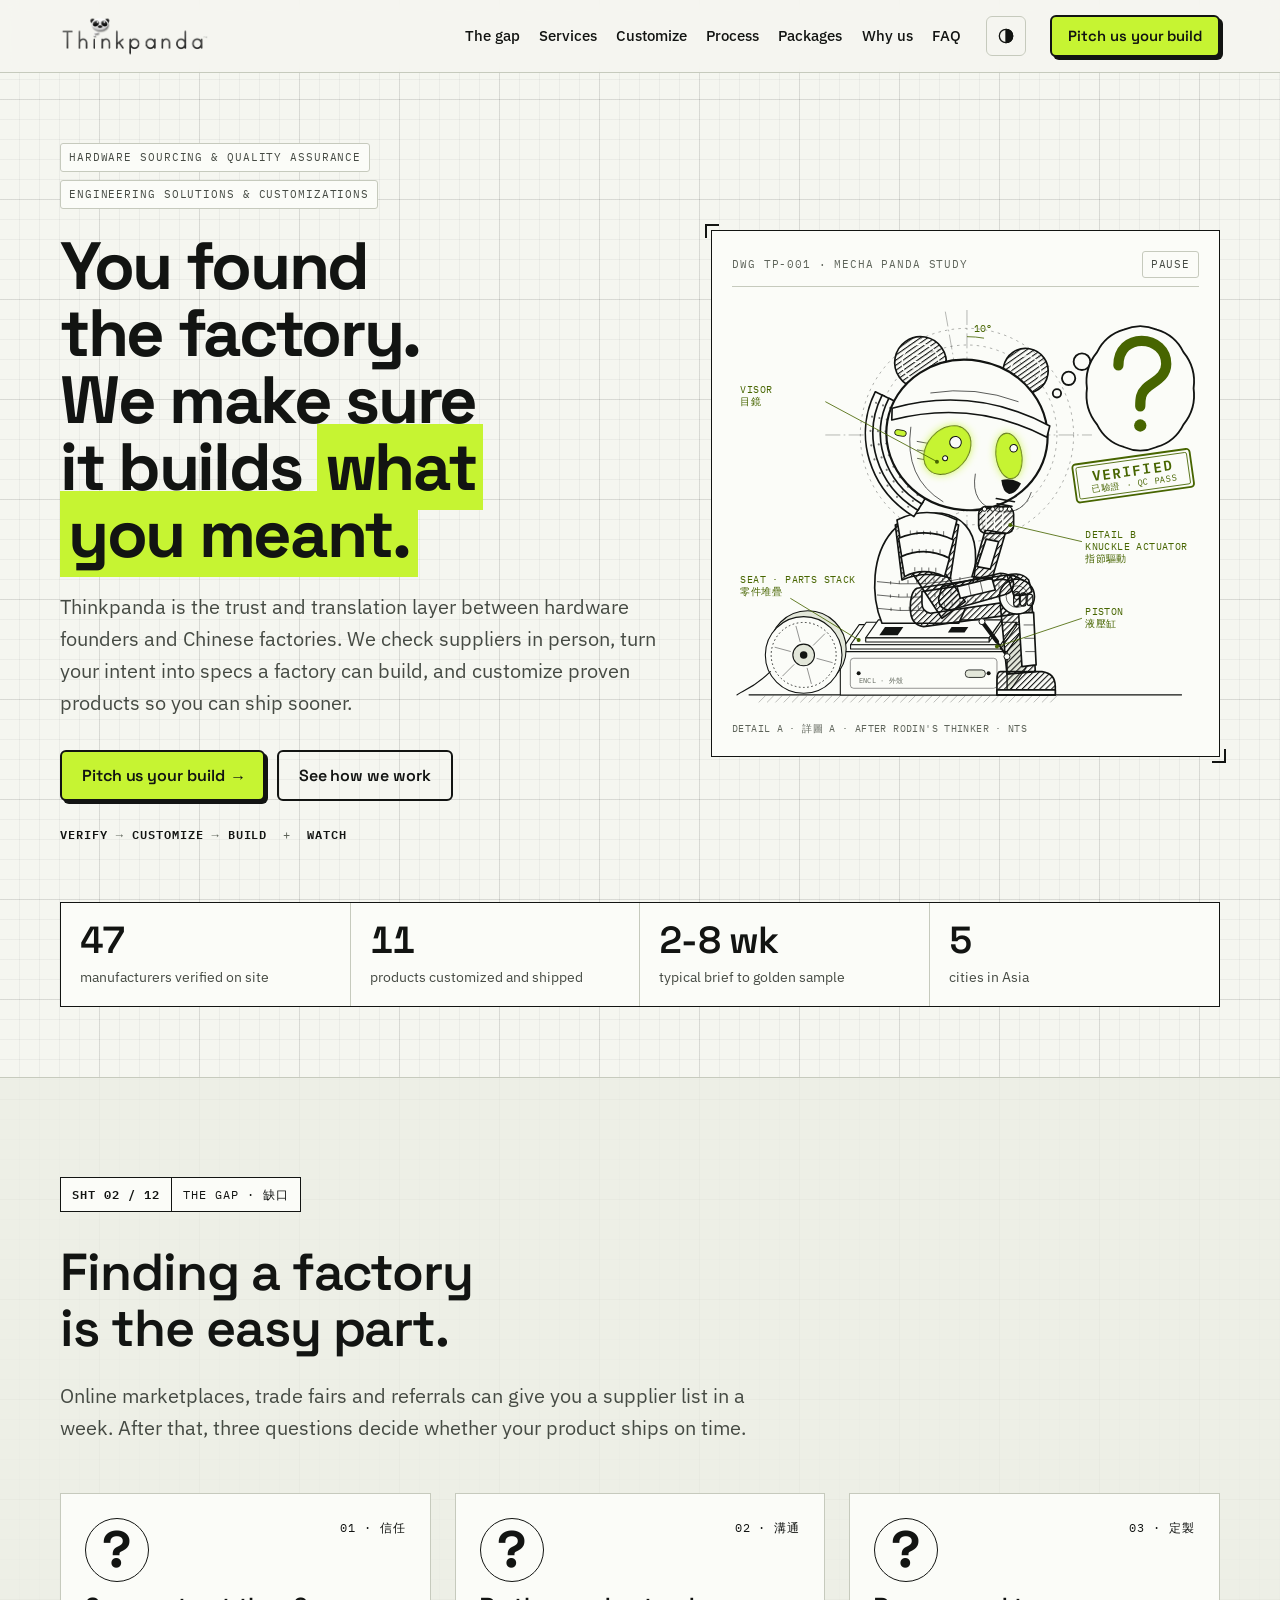
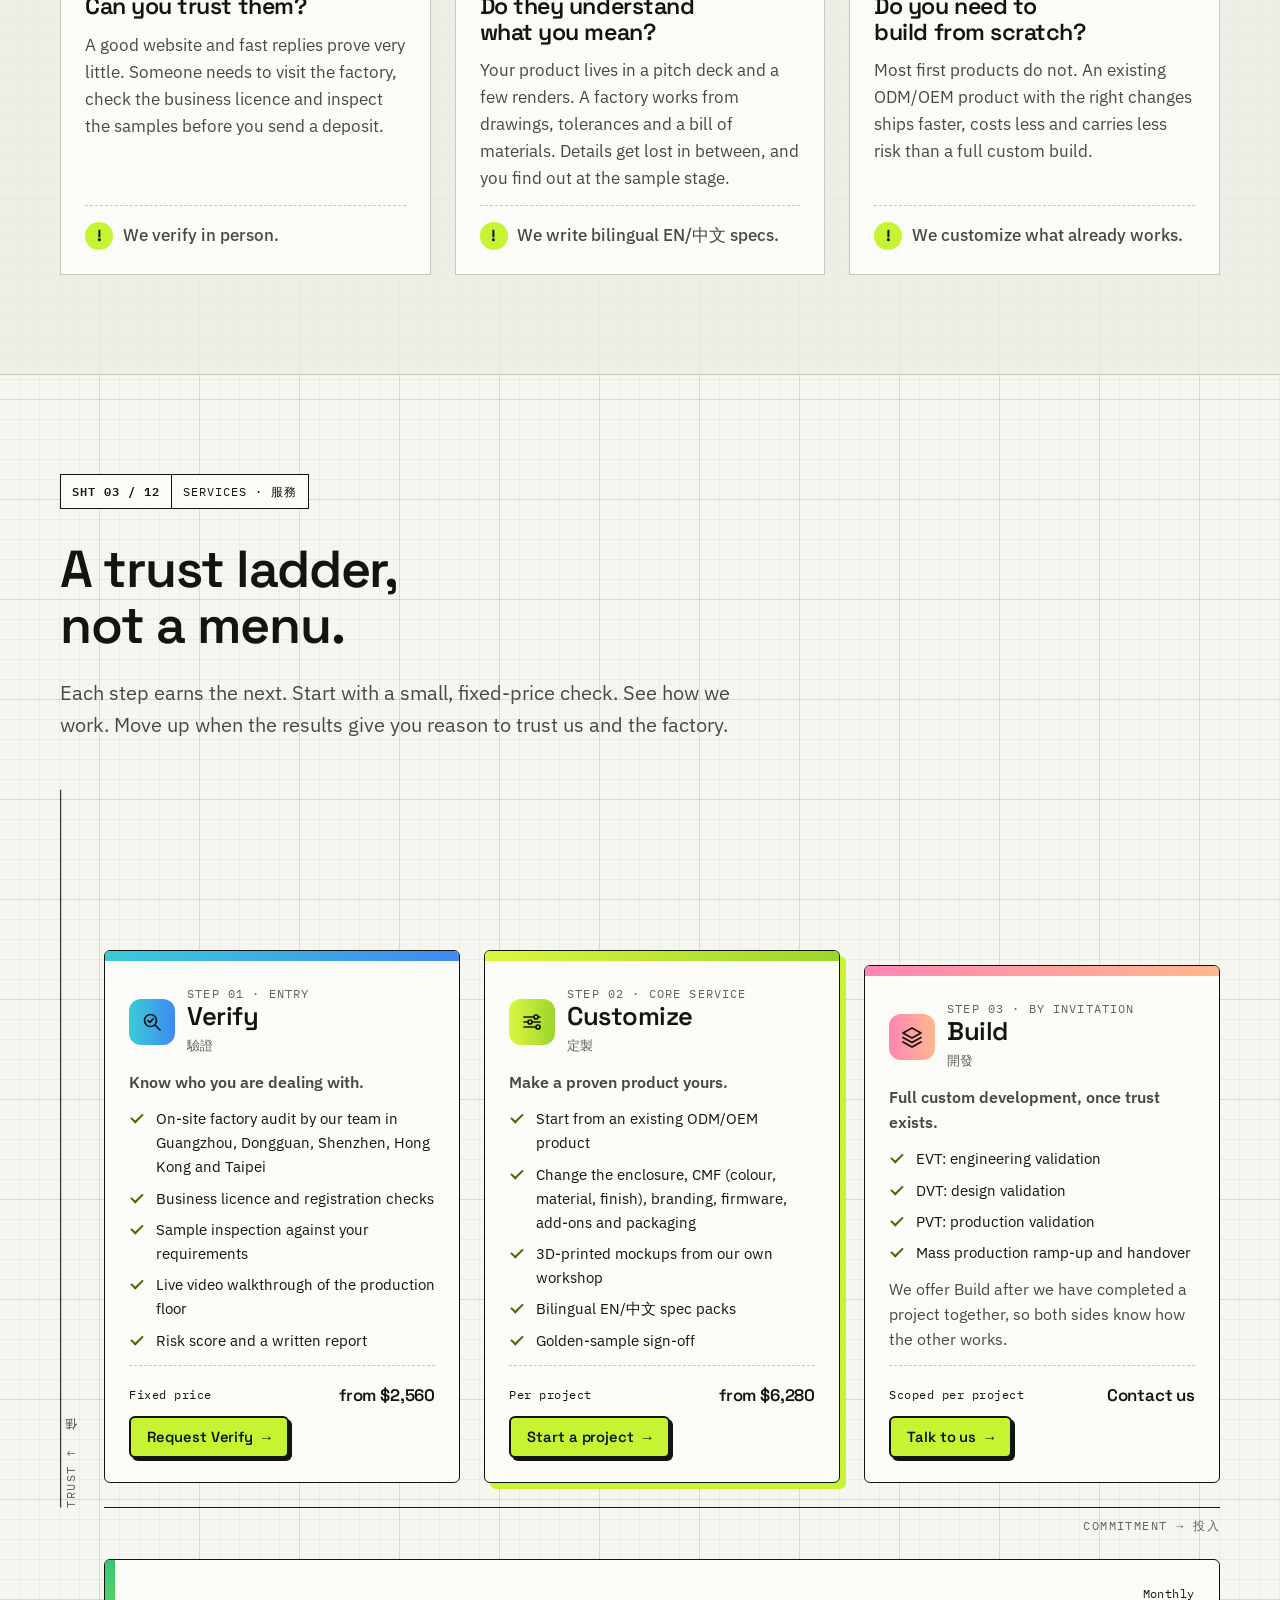
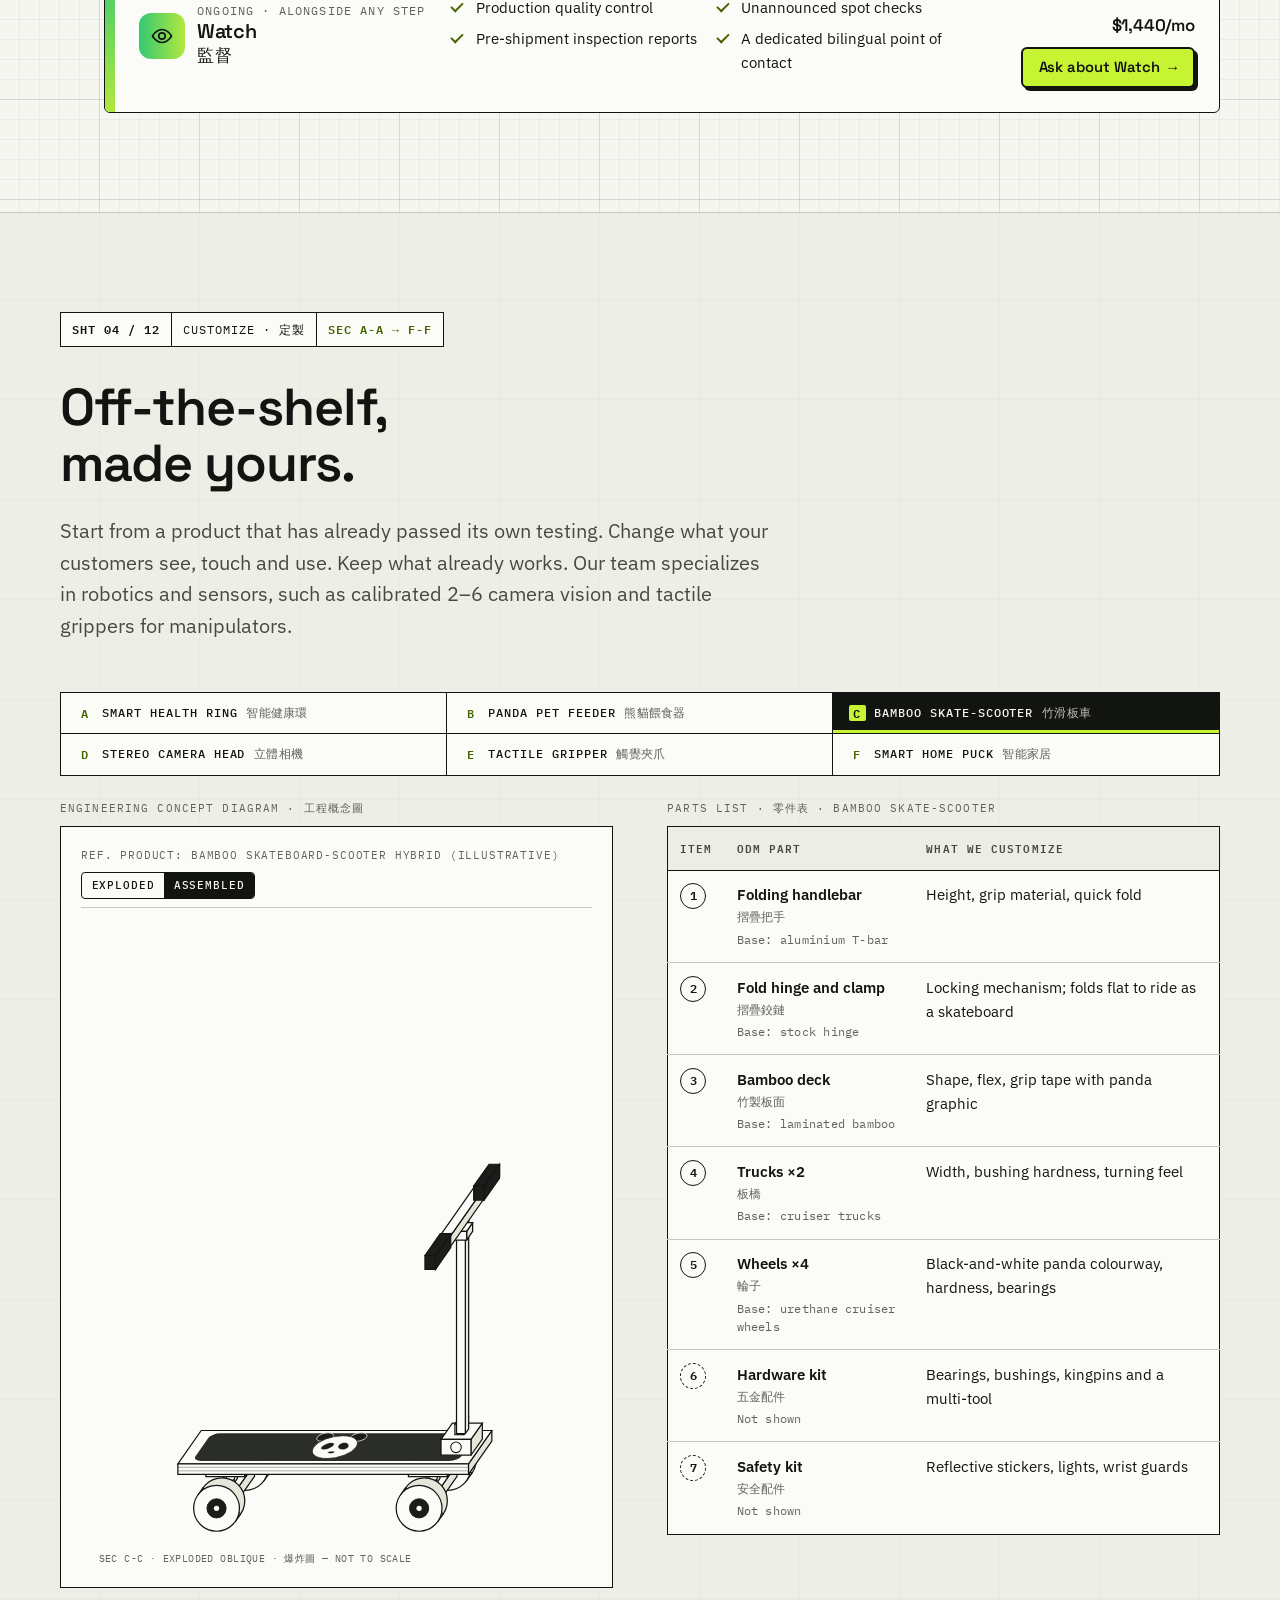
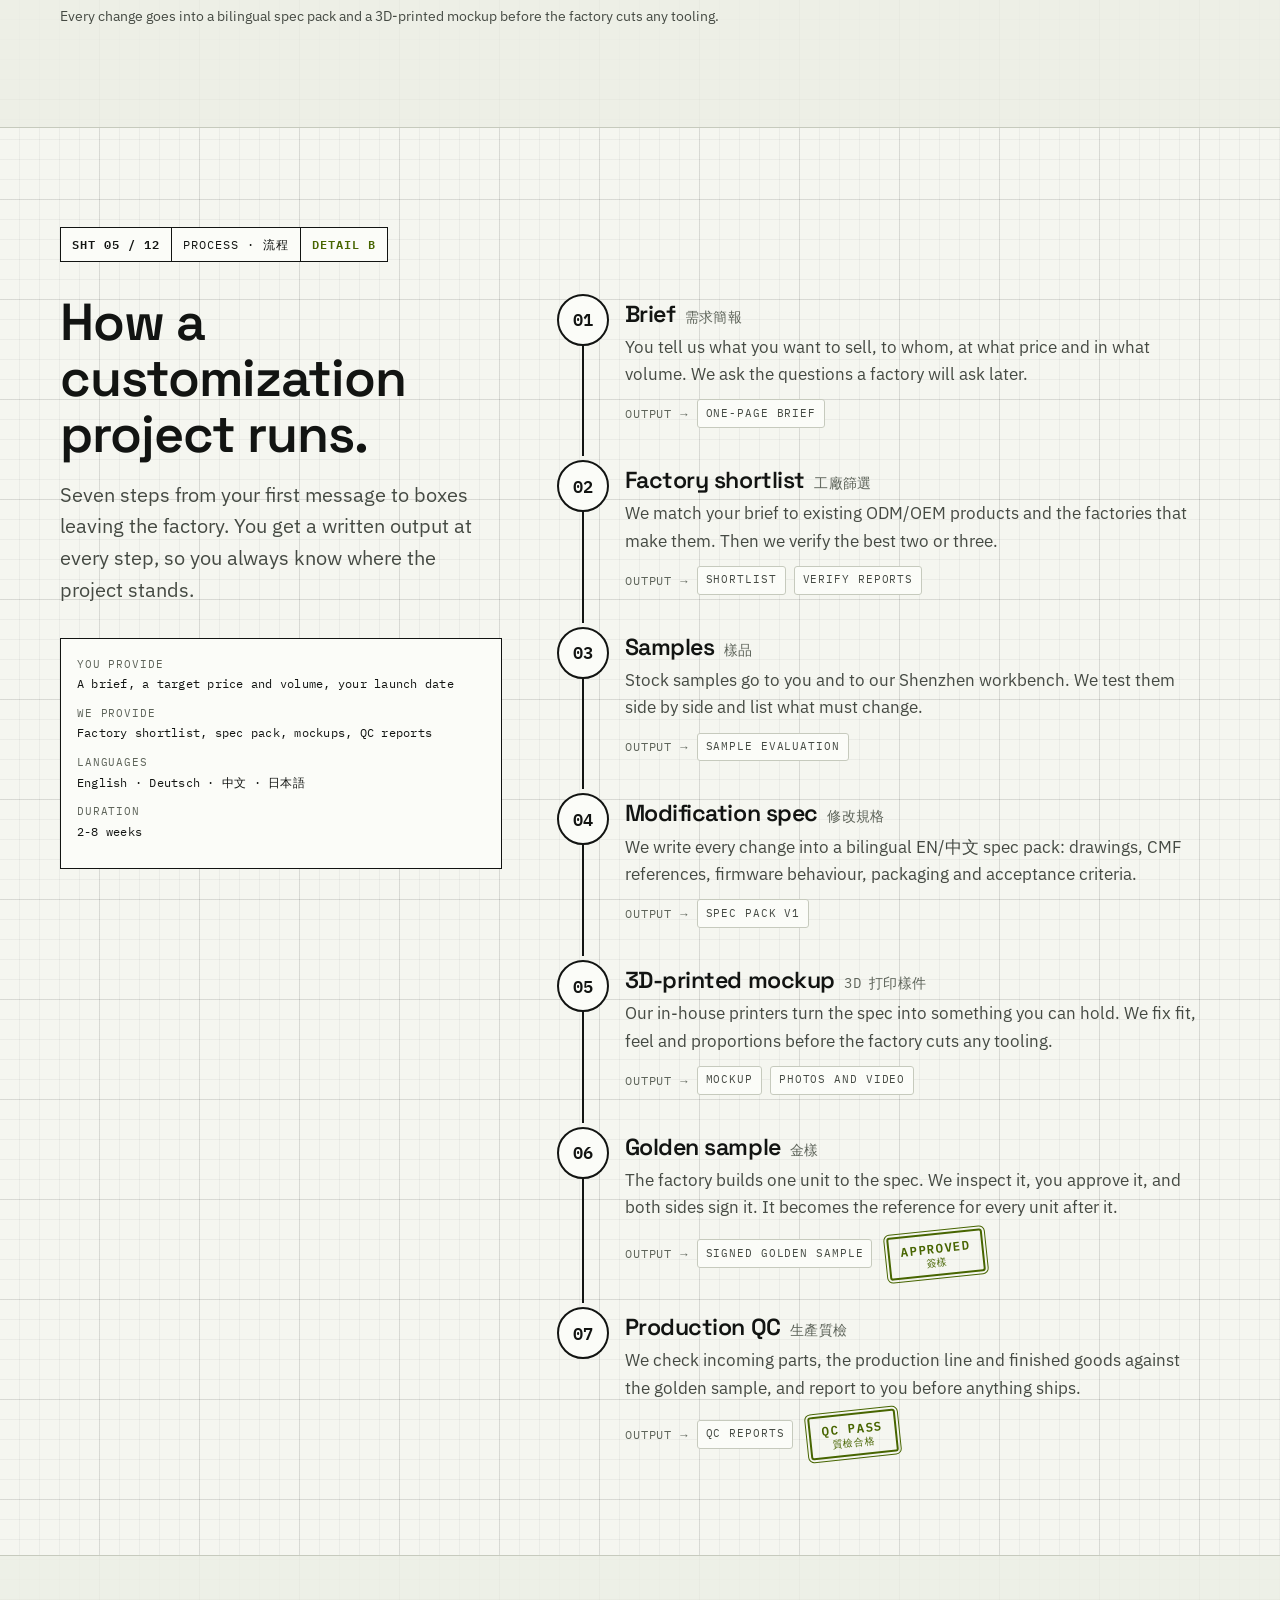
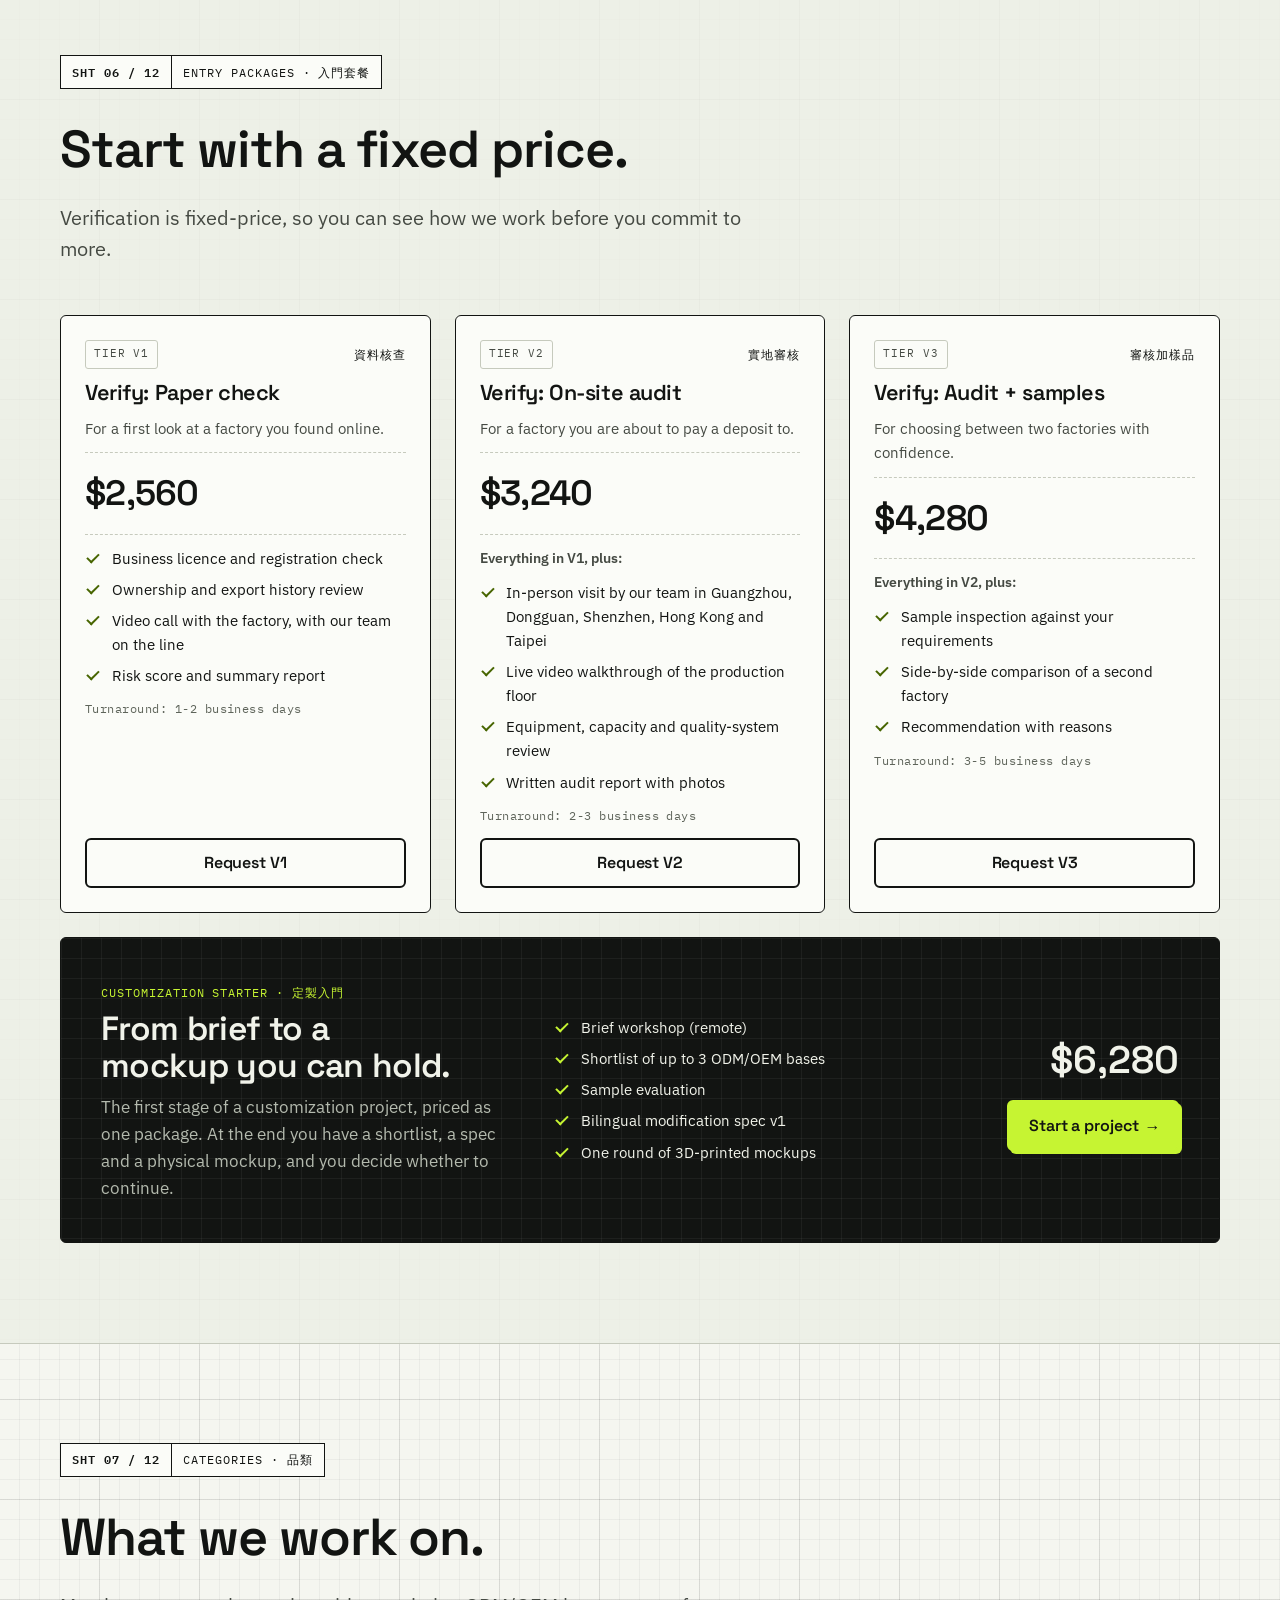
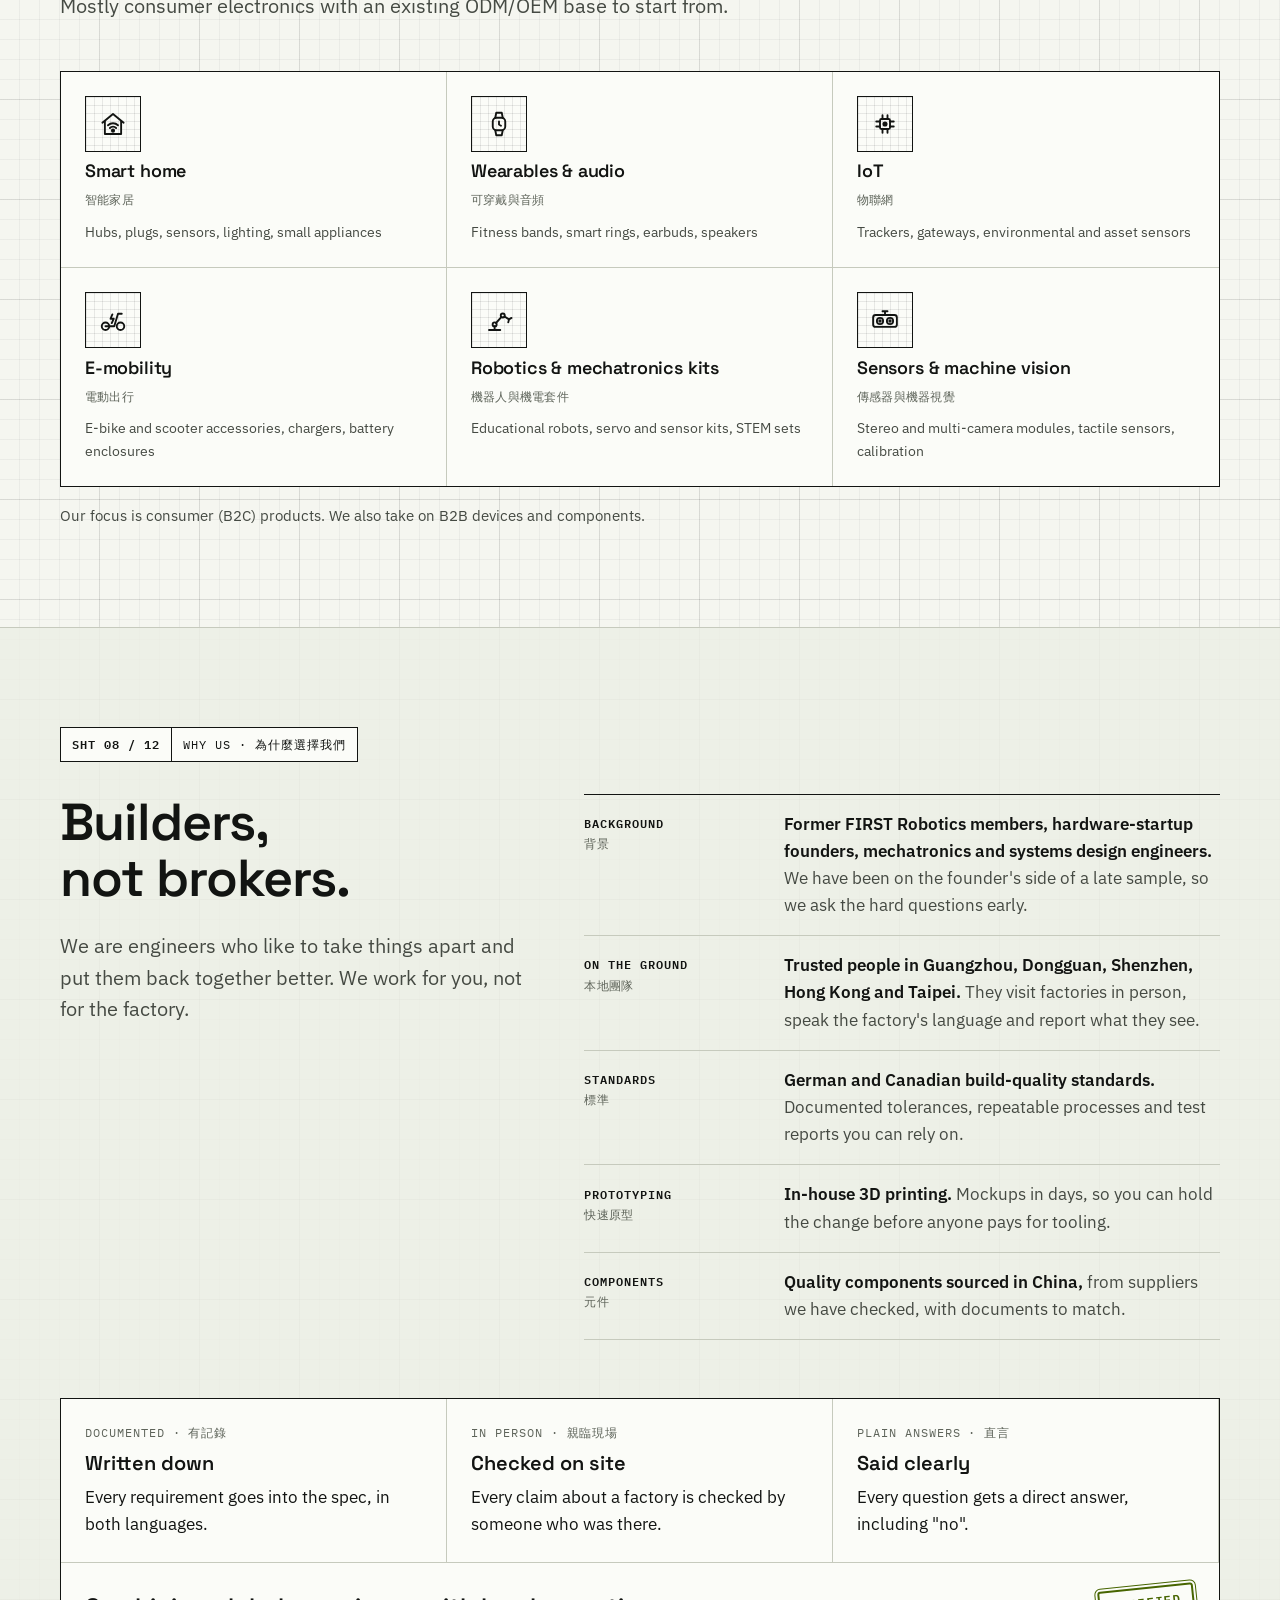
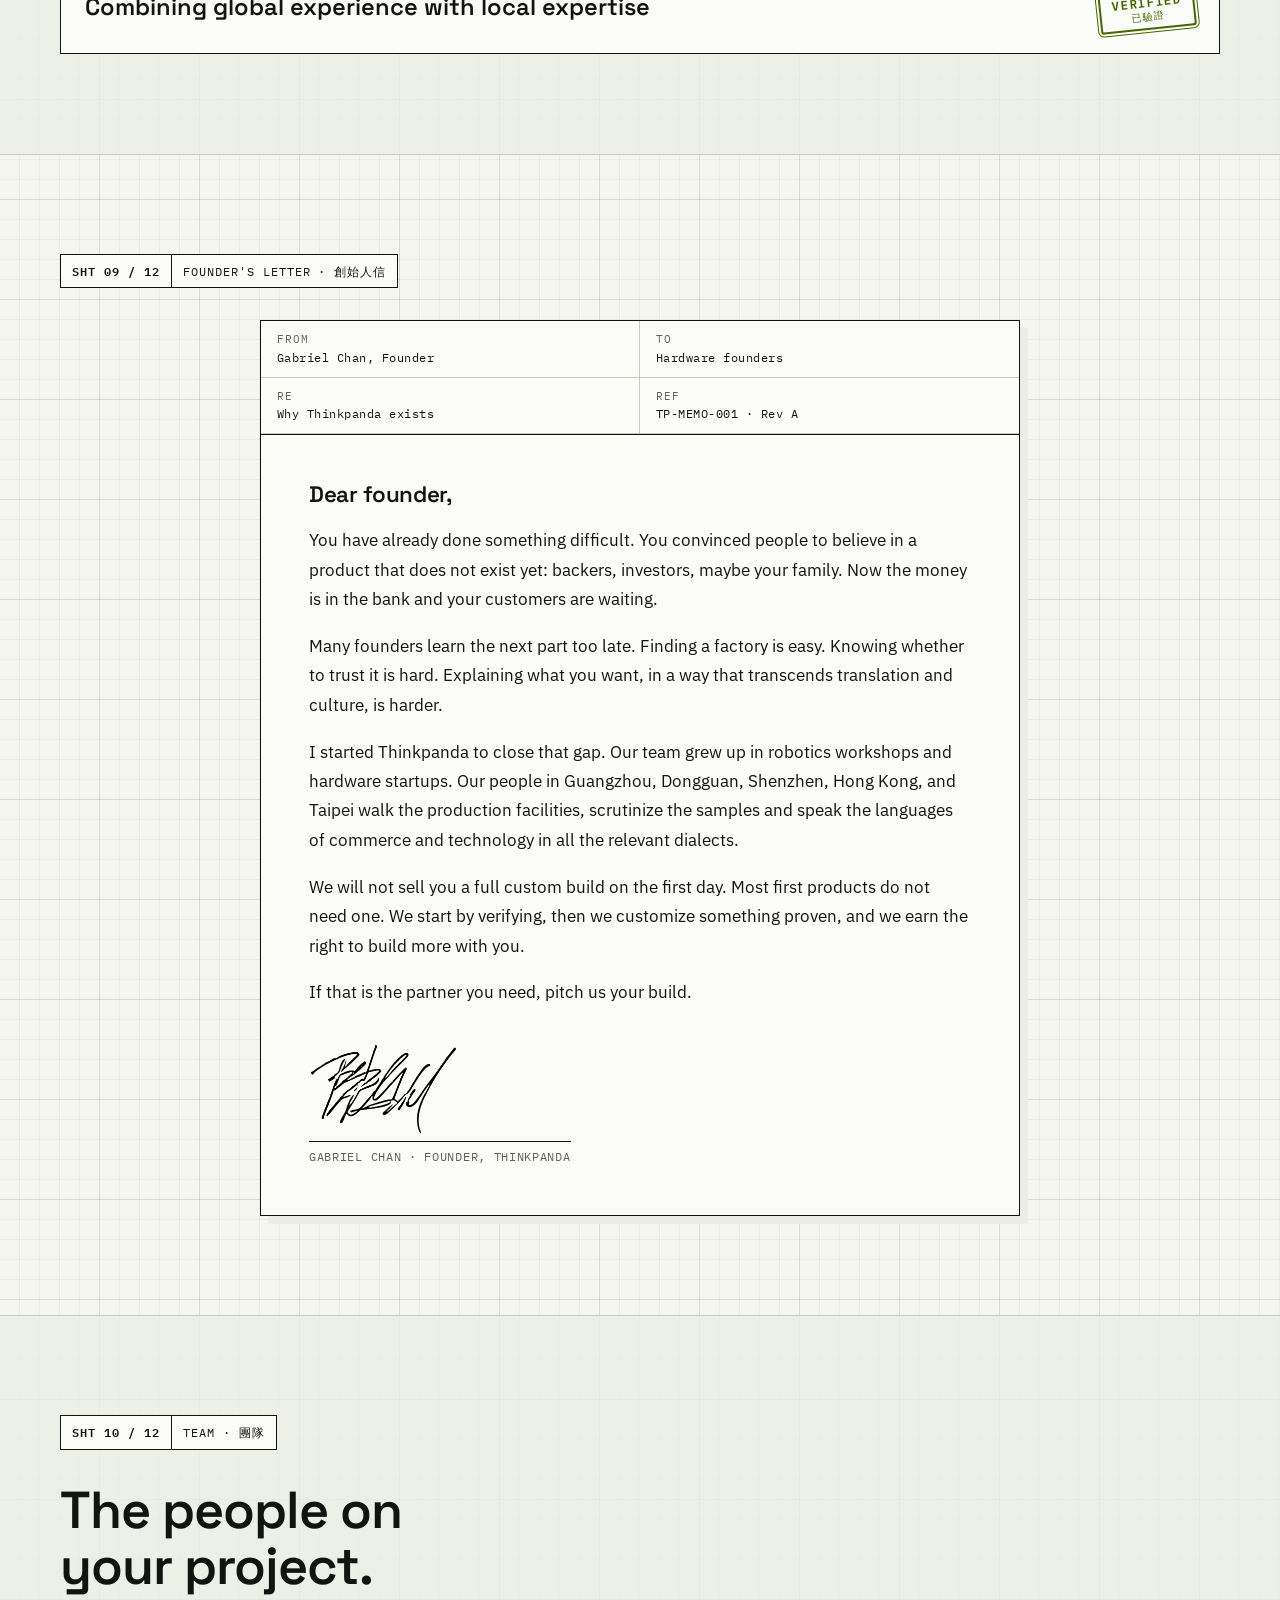
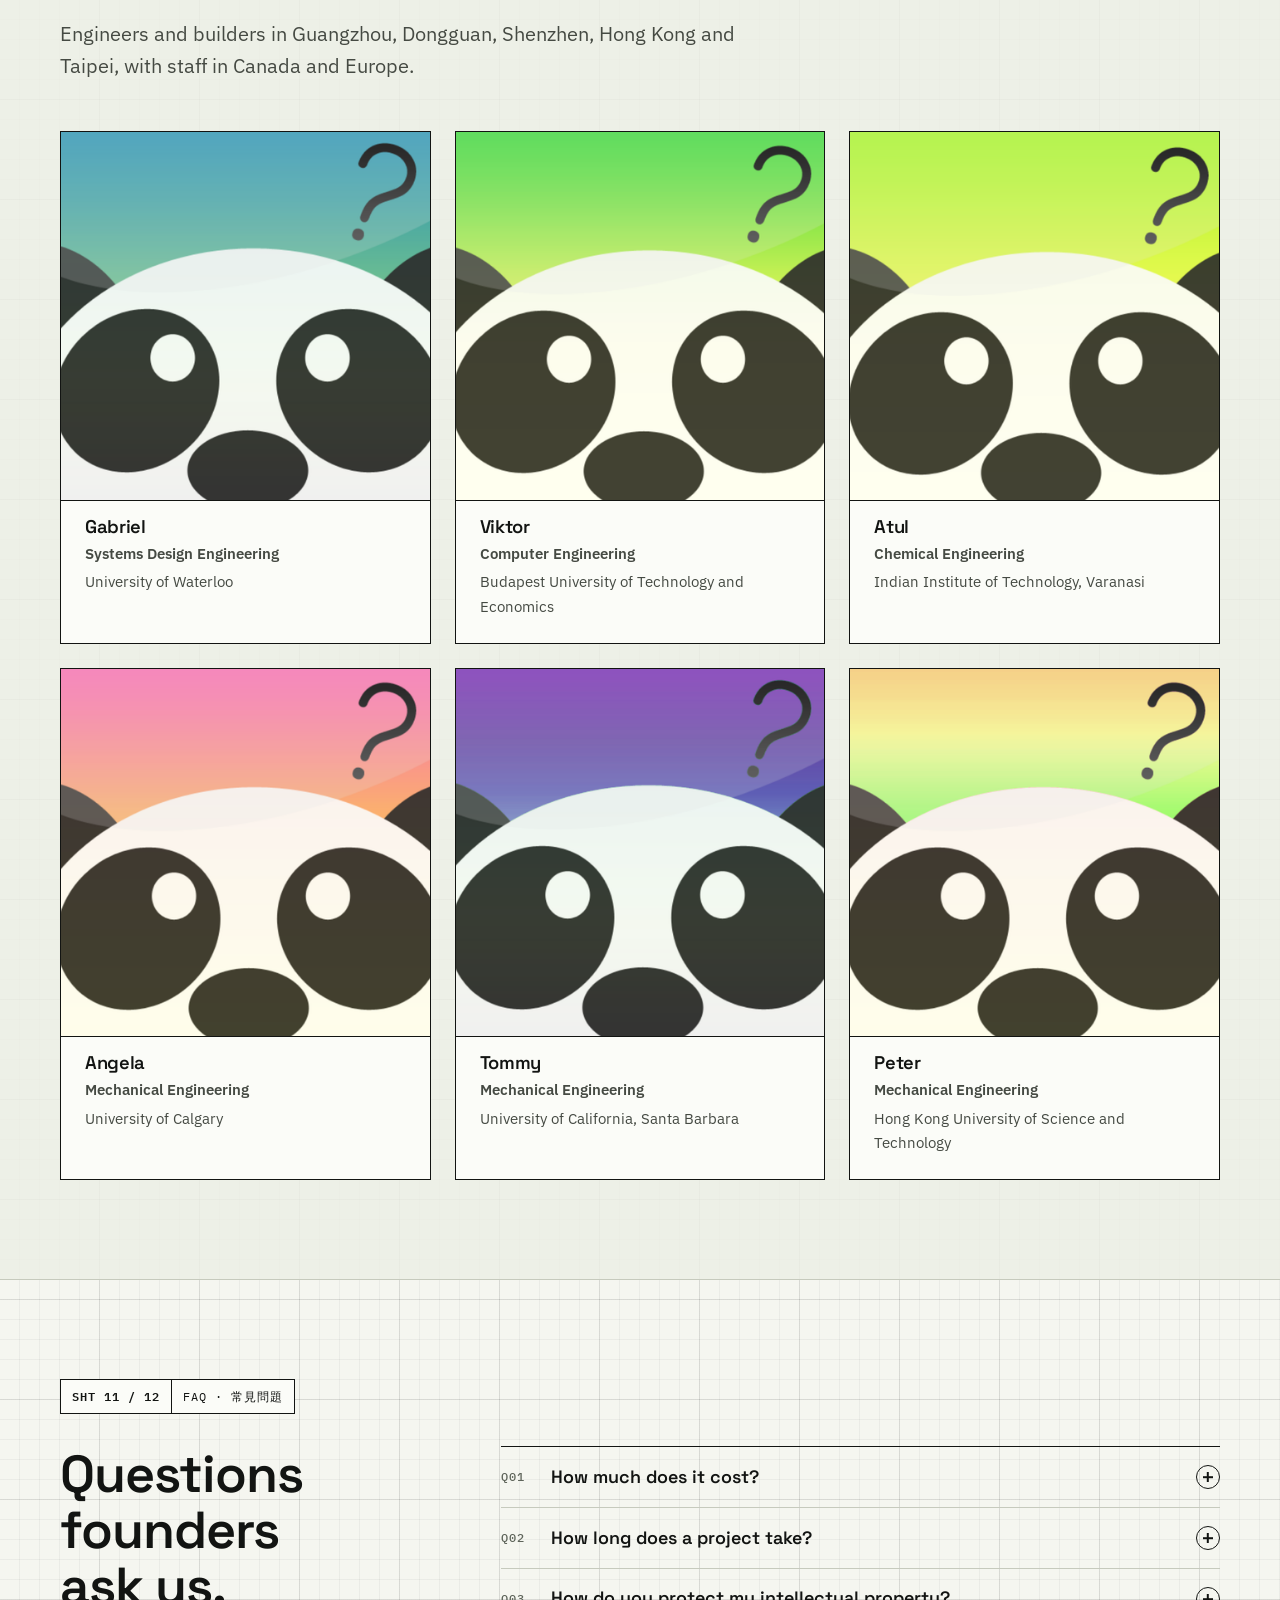
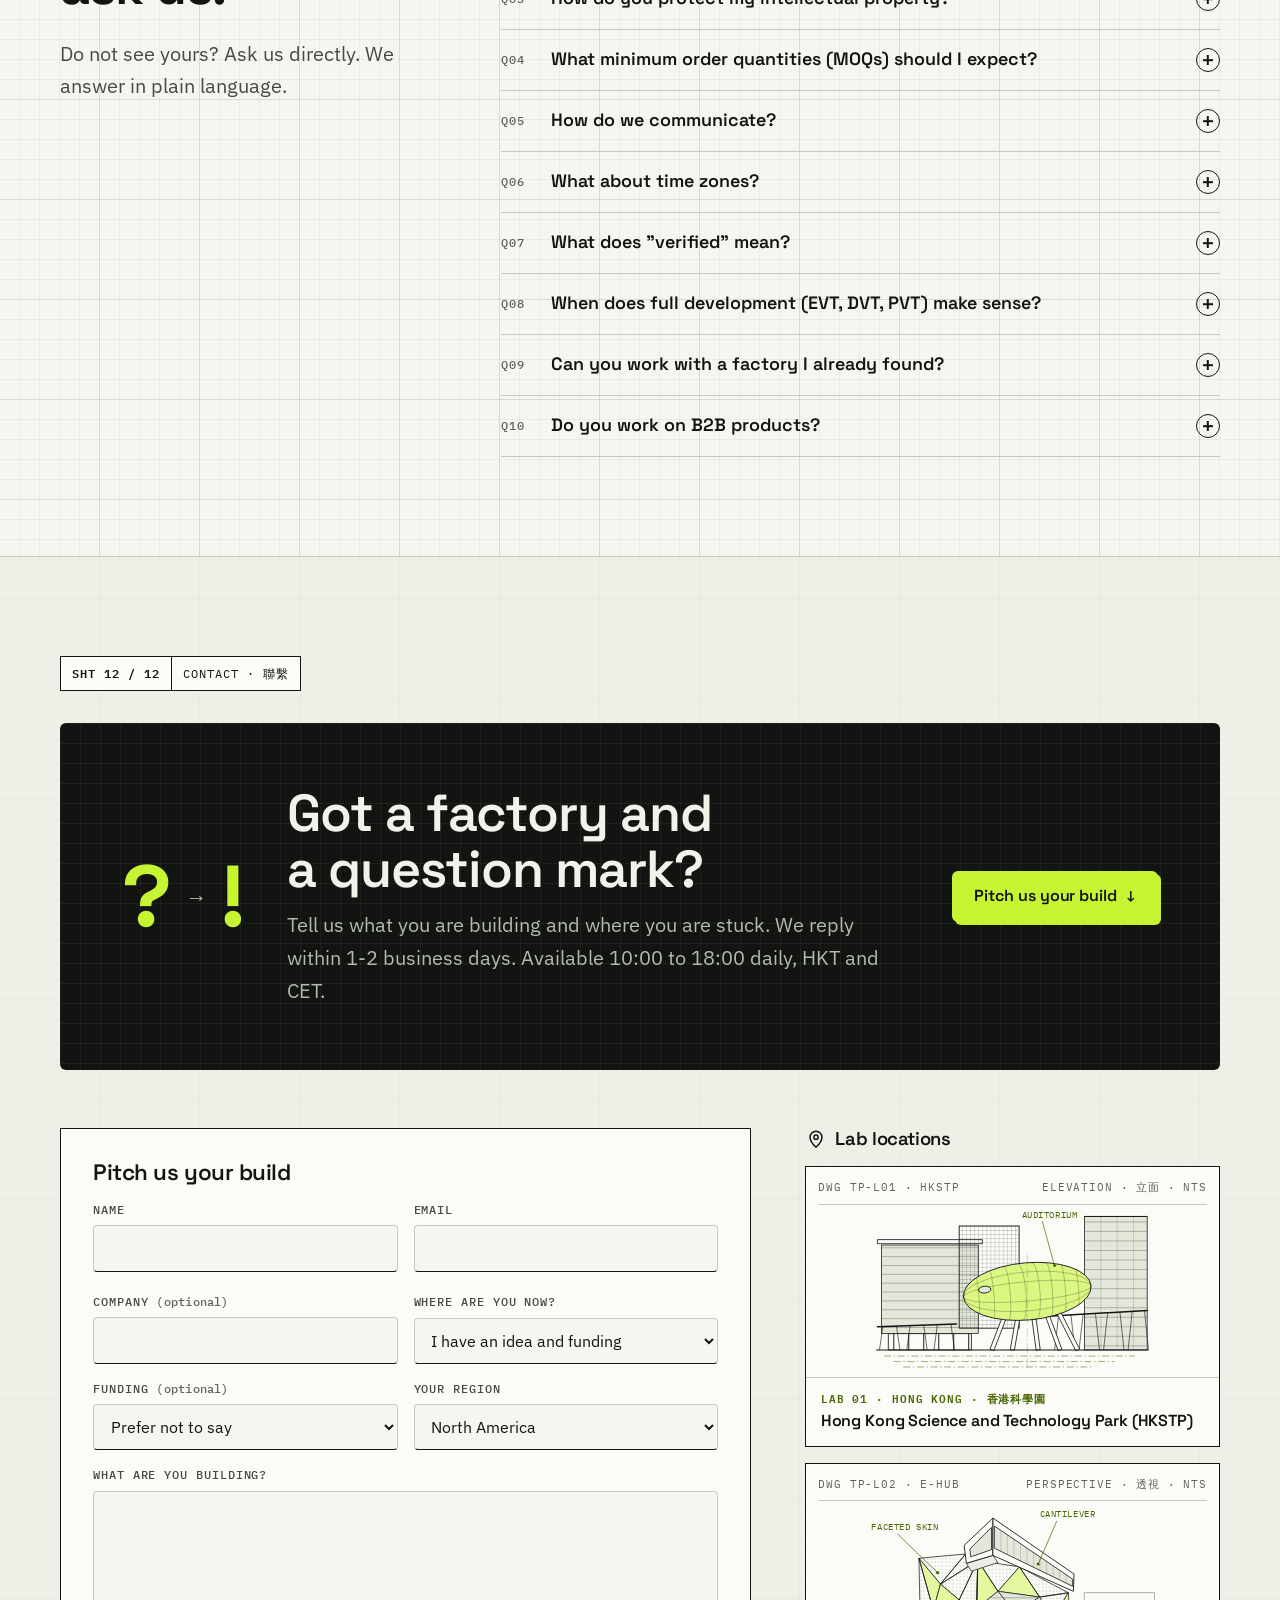
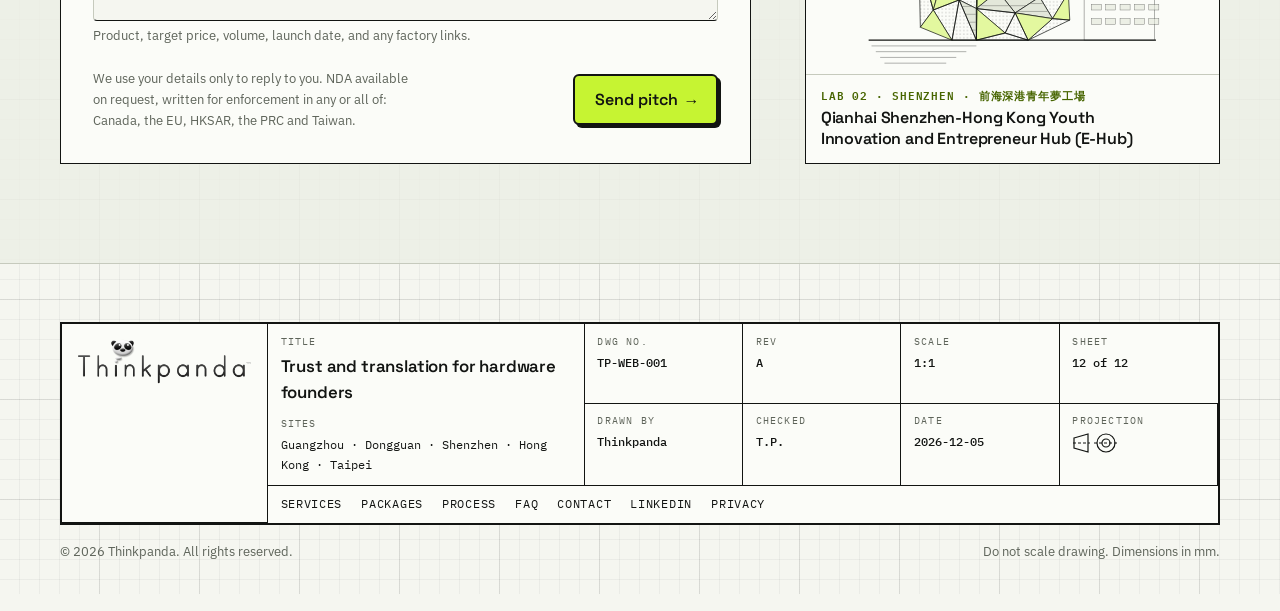
==== commit 855c56e4: "." ====
--- a/index.html
+++ b/index.html
@@ -6,7 +6,7 @@
 <meta name="bingbot" content="noindex, nofollow, noarchive, nosnippet">
 <meta charset="utf-8">
 <meta name="viewport" content="width=device-width, initial-scale=1">
-<title>🐼 Web</title>
+<title>Thinkpanda | Factory verification and product customization</title>
 <meta name="description" content="Thinkpanda is the trust and translation layer between hardware founders and Chinese factories. We verify suppliers on the ground in Guangzhou, Dongguan, Shenzhen, Hong Kong and Taipei, and customize proven ODM/OEM products for your brand.">
 <meta name="theme-color" content="#F5F6F0" media="(prefers-color-scheme: light)">
 <meta name="theme-color" content="#0E100E" media="(prefers-color-scheme: dark)">
@@ -469,17 +469,18 @@
 @media (max-width:980px){.pkg-grid{grid-template-columns:1fr}.starter{grid-template-columns:1fr}.starter .price-block{text-align:left;justify-items:start}}
 
 /* ---------- categories ---------- */
-.cat-grid{display:grid;grid-template-columns:repeat(5,minmax(0,1fr));gap:0;border:1px solid var(--rule-strong);background:var(--card)}
+.cat-grid{display:grid;grid-template-columns:repeat(3,minmax(0,1fr));gap:0;border:1px solid var(--rule-strong);background:var(--card)}
 .cat{padding:var(--s-5);border-right:1px solid var(--rule);display:flex;flex-direction:column;gap:.6rem}
-.cat:last-child{border-right:0}
+.cat:nth-child(3n){border-right:0}
+.cat:nth-child(-n+3){border-bottom:1px solid var(--rule)}
 .cat-ico{width:56px;height:56px;border:1px solid var(--ink);display:grid;place-items:center;background-image:linear-gradient(var(--grid-major) 1px,transparent 1px),linear-gradient(90deg,var(--grid-major) 1px,transparent 1px);background-size:8px 8px}
 .cat-ico svg{width:30px;height:30px;fill:none;stroke:var(--ink);stroke-width:1.5;stroke-linecap:round;stroke-linejoin:round}
 .cat h3{font-size:1.12rem;letter-spacing:-.01em}
 .cat .zh{font-size:.78rem;color:var(--ink-3)}
 .cat p{font-size:.9rem;color:var(--ink-2)}
 .cat-note{margin-top:var(--s-4);font-size:.95rem;color:var(--ink-2)}
-@media (max-width:1080px){.cat-grid{grid-template-columns:repeat(2,minmax(0,1fr))}.cat{border-bottom:1px solid var(--rule)}.cat:nth-child(2n){border-right:0}.cat:last-child{grid-column:1/-1;border-bottom:0}}
-@media (max-width:560px){.cat-grid{grid-template-columns:1fr}.cat{border-right:0}}
+@media (max-width:1080px){.cat-grid{grid-template-columns:repeat(2,minmax(0,1fr))}.cat{border-bottom:1px solid var(--rule)}.cat:nth-child(n){border-right:1px solid var(--rule)}.cat:nth-child(2n){border-right:0}.cat:nth-last-child(-n+2){border-bottom:0}}
+@media (max-width:560px){.cat-grid{grid-template-columns:1fr}.cat:nth-child(n){border-right:0;border-bottom:1px solid var(--rule)}.cat:last-child{border-bottom:0}}
 
 /* ---------- why us ---------- */
 .why-grid{display:grid;grid-template-columns:minmax(0,.85fr) minmax(0,1.15fr);gap:clamp(1.5rem,1rem + 3vw,4rem);align-items:start}
@@ -727,6 +728,12 @@
 :root[data-theme="dark"] .logo-dark{display:block}
 @media (prefers-color-scheme:dark){:root:not([data-theme="light"]) .sig-img{filter:invert(1)}}
 :root[data-theme="dark"] .sig-img{filter:invert(1)}
+
+/* Example product tabs: full width, 3 per row on all screens */
+.xv-tabs{display:grid;grid-template-columns:repeat(3,minmax(0,1fr));width:100%;max-width:100%}
+.xv-tab{border-right:1px solid var(--rule-strong);border-bottom:1px solid var(--rule-strong)}
+.xv-tab:nth-child(3n){border-right:0}
+.xv-tab:nth-last-child(-n+3){border-bottom:0}
 </style>
 </head>
 <body>
@@ -1309,6 +1316,7 @@
       <div class="cat"><span class="cat-ico"><svg class="ico" viewBox="0 0 24 24" aria-hidden="true"><rect x="8" y="8" width="8" height="8" rx="1.2"/><path d="M10 8V5M14 8V5M10 19v-3M14 19v-3M8 10H5M8 14H5M19 10h-3M19 14h-3"/><circle cx="12" cy="12" r="1.3" fill="currentColor"/></svg></span><h3>IoT</h3><span class="zh">物聯網</span><p>Trackers, gateways, environmental and asset sensors</p></div>
       <div class="cat"><span class="cat-ico"><svg class="ico" viewBox="0 0 24 24" aria-hidden="true"><circle cx="6" cy="17" r="3"/><circle cx="18" cy="17" r="3"/><path d="M6 17h7l3-10h3"/><path d="M11.5 7.5 10 11h2.6L11 14.5"/></svg></span><h3>E-mobility</h3><span class="zh">電動出行</span><p>E-bike and scooter accessories, chargers, battery enclosures</p></div>
       <div class="cat"><span class="cat-ico"><svg class="ico" viewBox="0 0 24 24" aria-hidden="true"><path d="M4 20h9"/><path d="M8.5 20v-3"/><circle cx="8.5" cy="15.5" r="1.6"/><path d="M9.6 14.4 14 9.5"/><circle cx="15" cy="8.4" r="1.6"/><path d="m16.4 9.2 3.6 2.3"/><path d="m20 11.5-.6 2.4M20 11.5l2-1.2"/></svg></span><h3>Robotics &amp; mechatronics kits</h3><span class="zh">機器人與機電套件</span><p>Educational robots, servo and sensor kits, STEM sets</p></div>
+      <div class="cat"><span class="cat-ico"><svg class="ico" viewBox="0 0 24 24" aria-hidden="true"><rect x="2.5" y="8" width="19" height="9.5" rx="2"/><circle cx="8" cy="12.75" r="2.5"/><circle cx="16" cy="12.75" r="2.5"/><circle cx="8" cy="12.75" r=".6" fill="currentColor"/><circle cx="16" cy="12.75" r=".6" fill="currentColor"/><path d="M10 5h4M12 5v3"/></svg></span><h3>Sensors &amp; machine vision</h3><span class="zh">傳感器與機器視覺</span><p>Stereo and multi-camera modules, tactile sensors, calibration</p></div>
     </div>
     <p class="cat-note">Our focus is consumer (B2C) products. We also take on B2B devices and components.</p>
   </div>
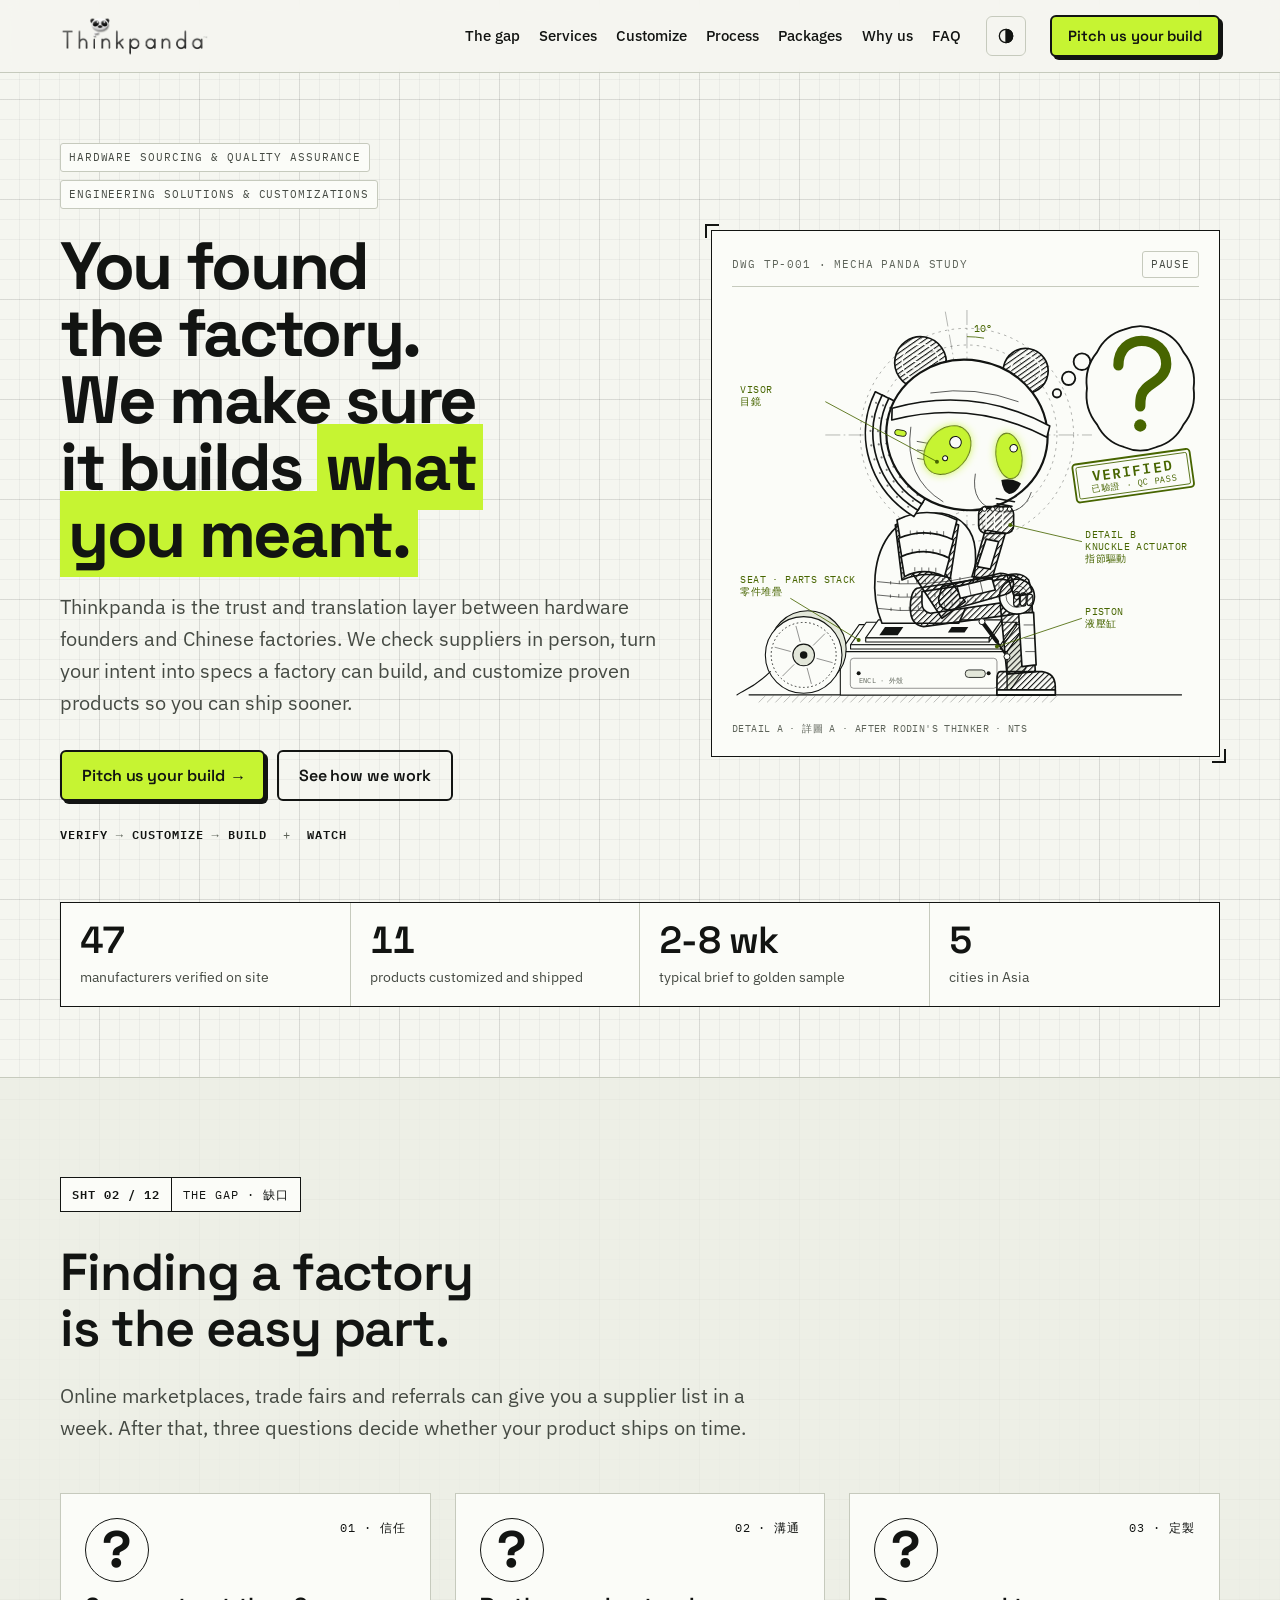
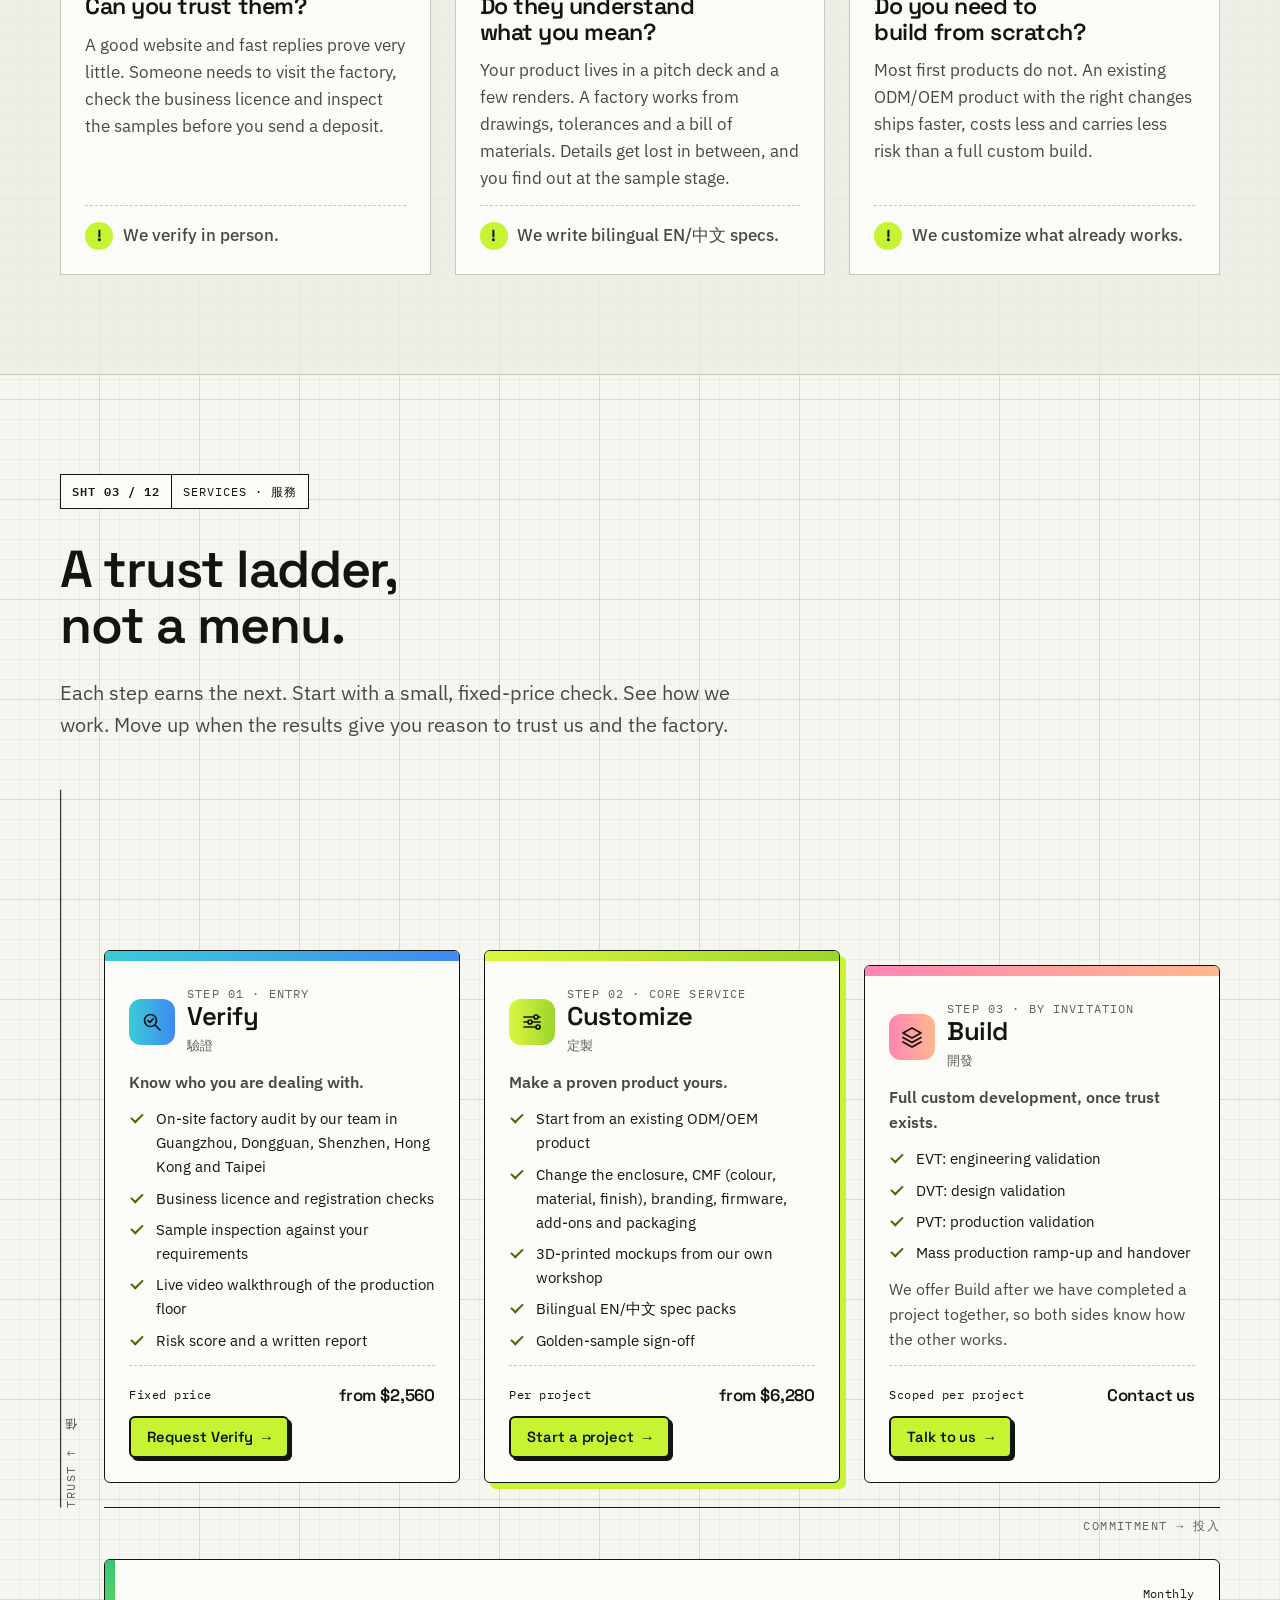
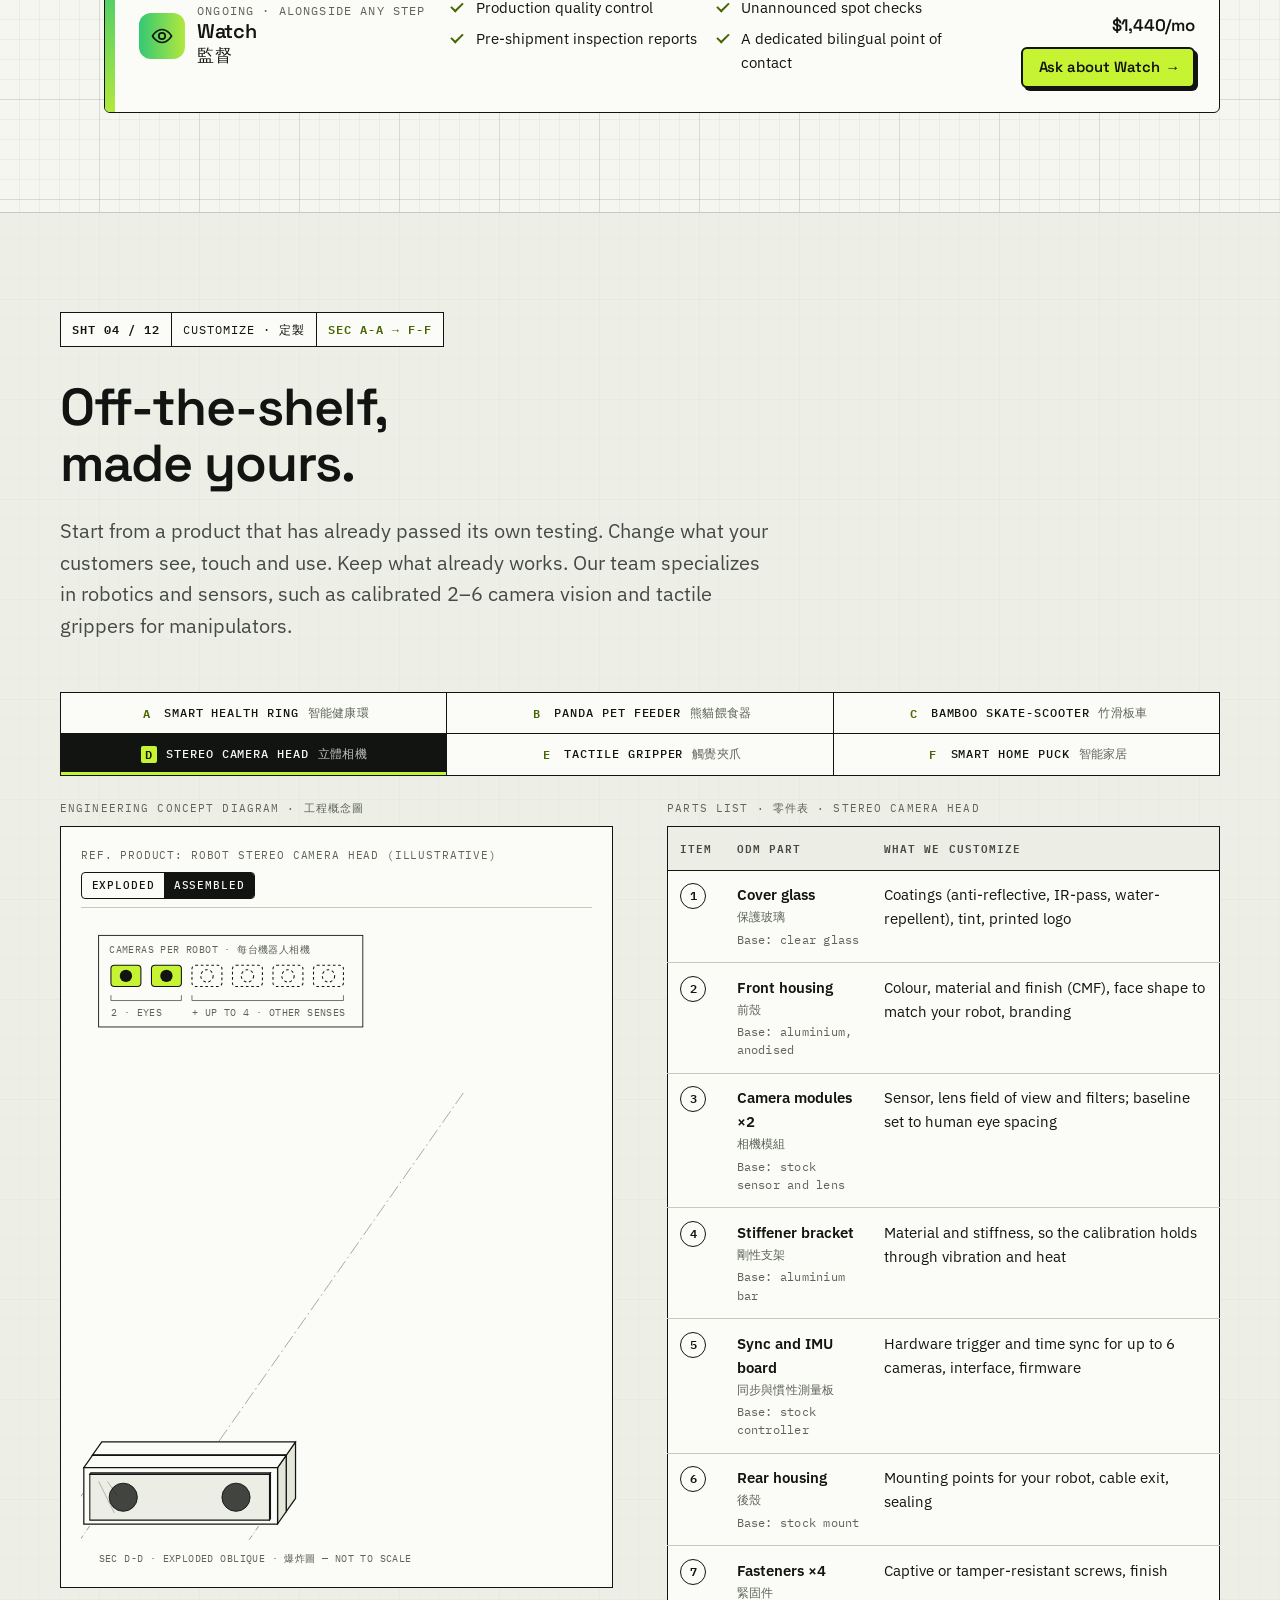
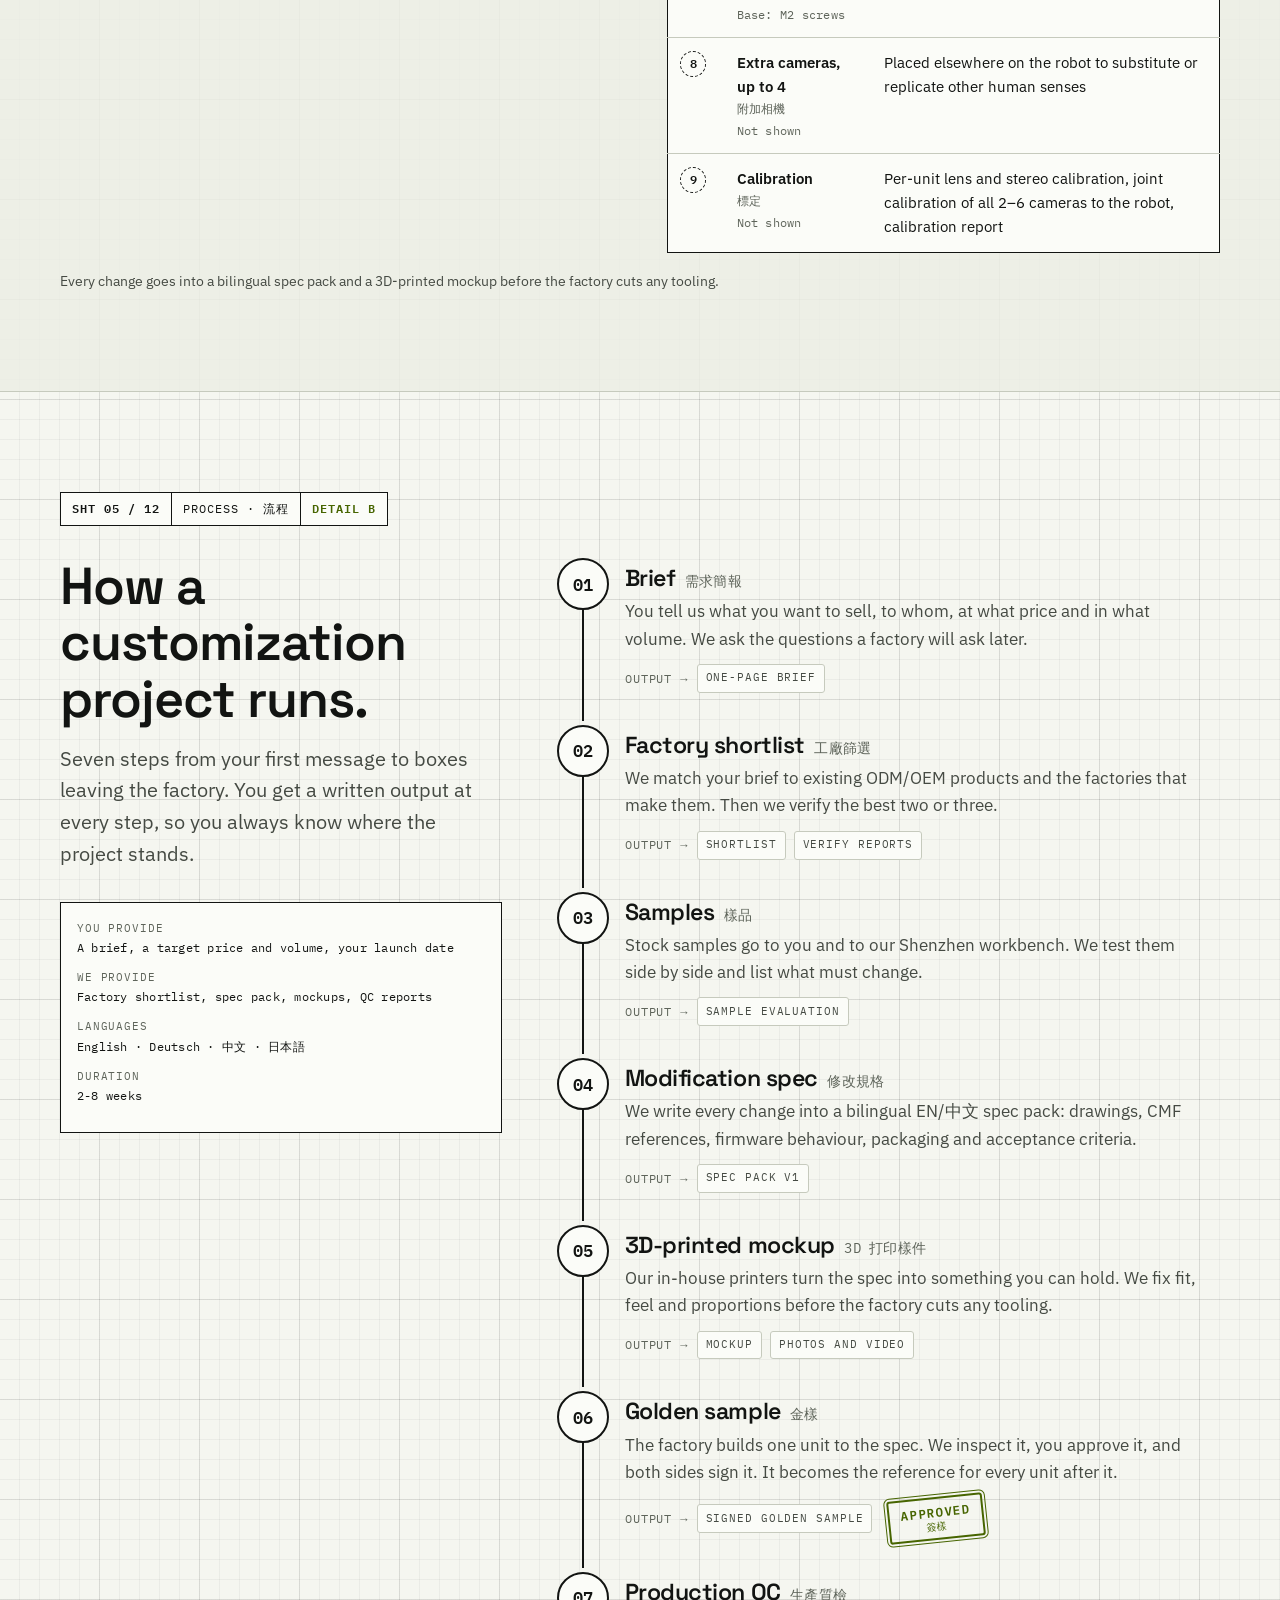
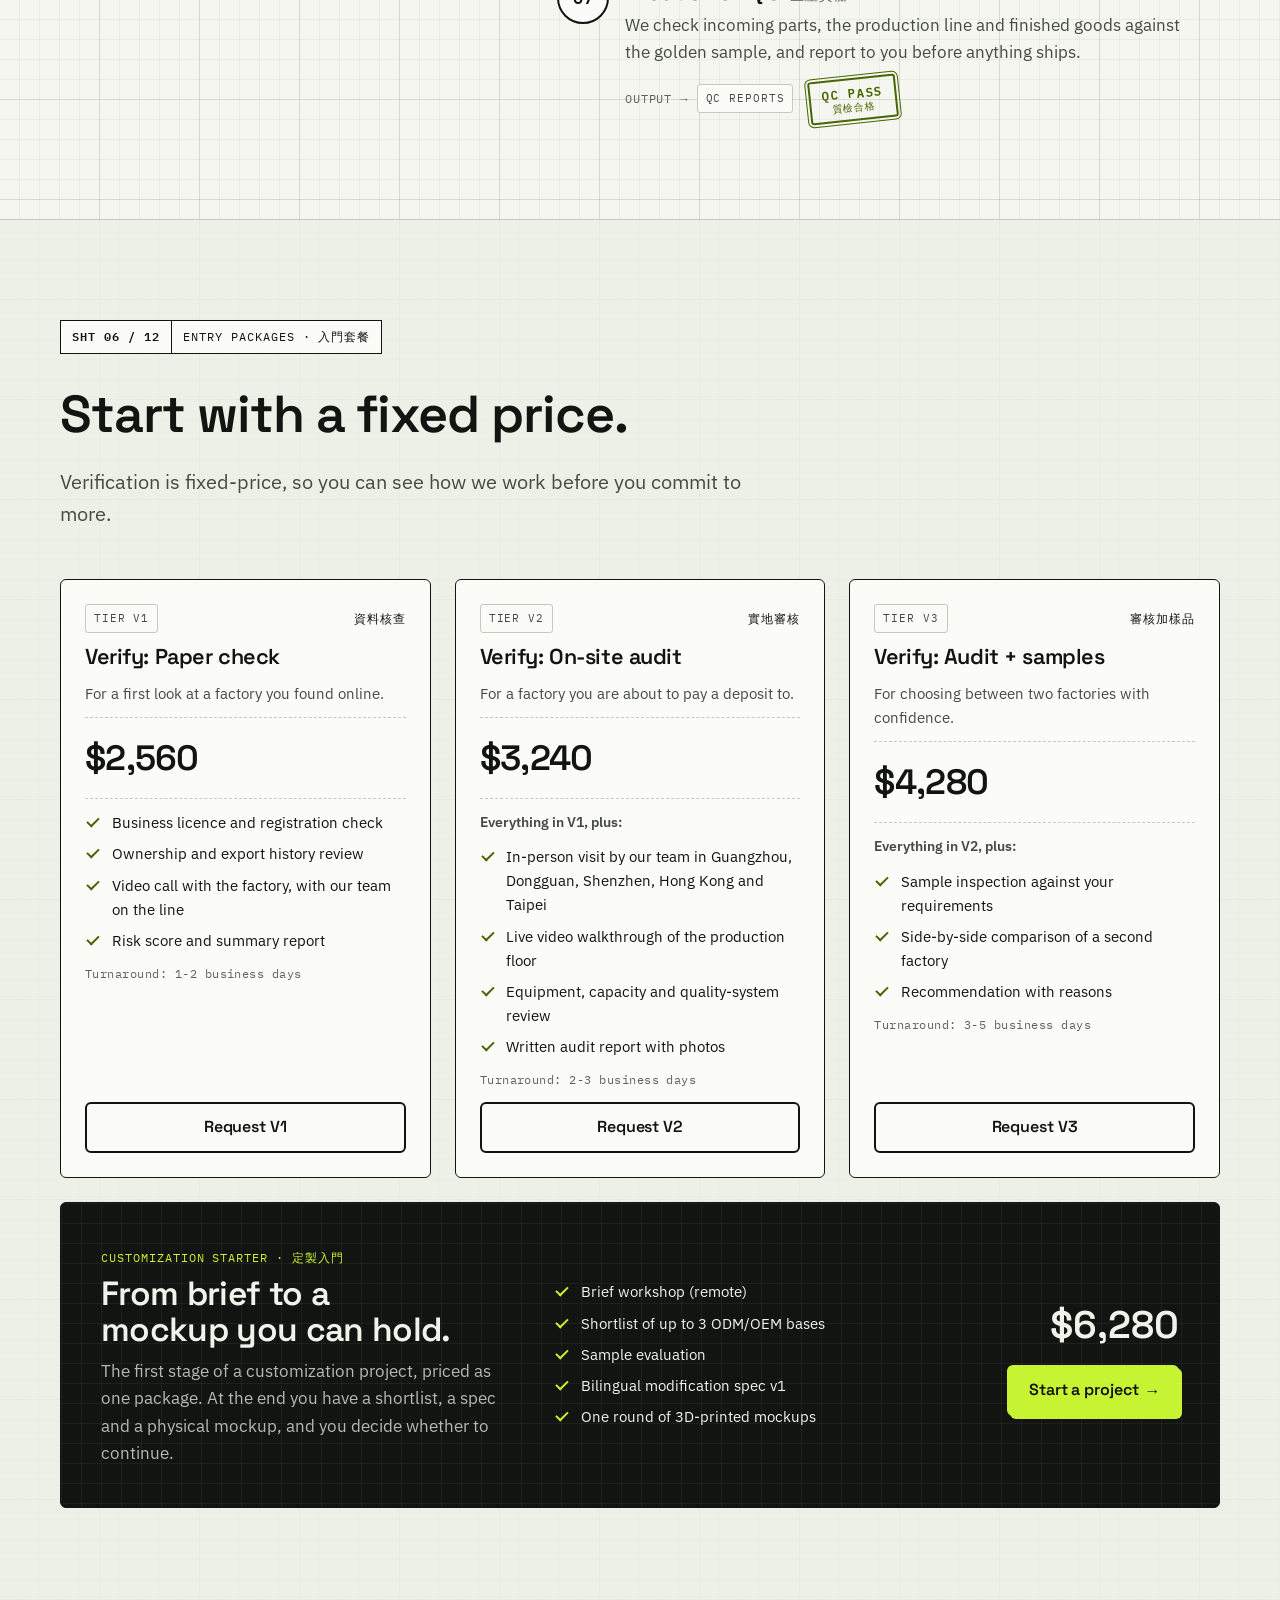
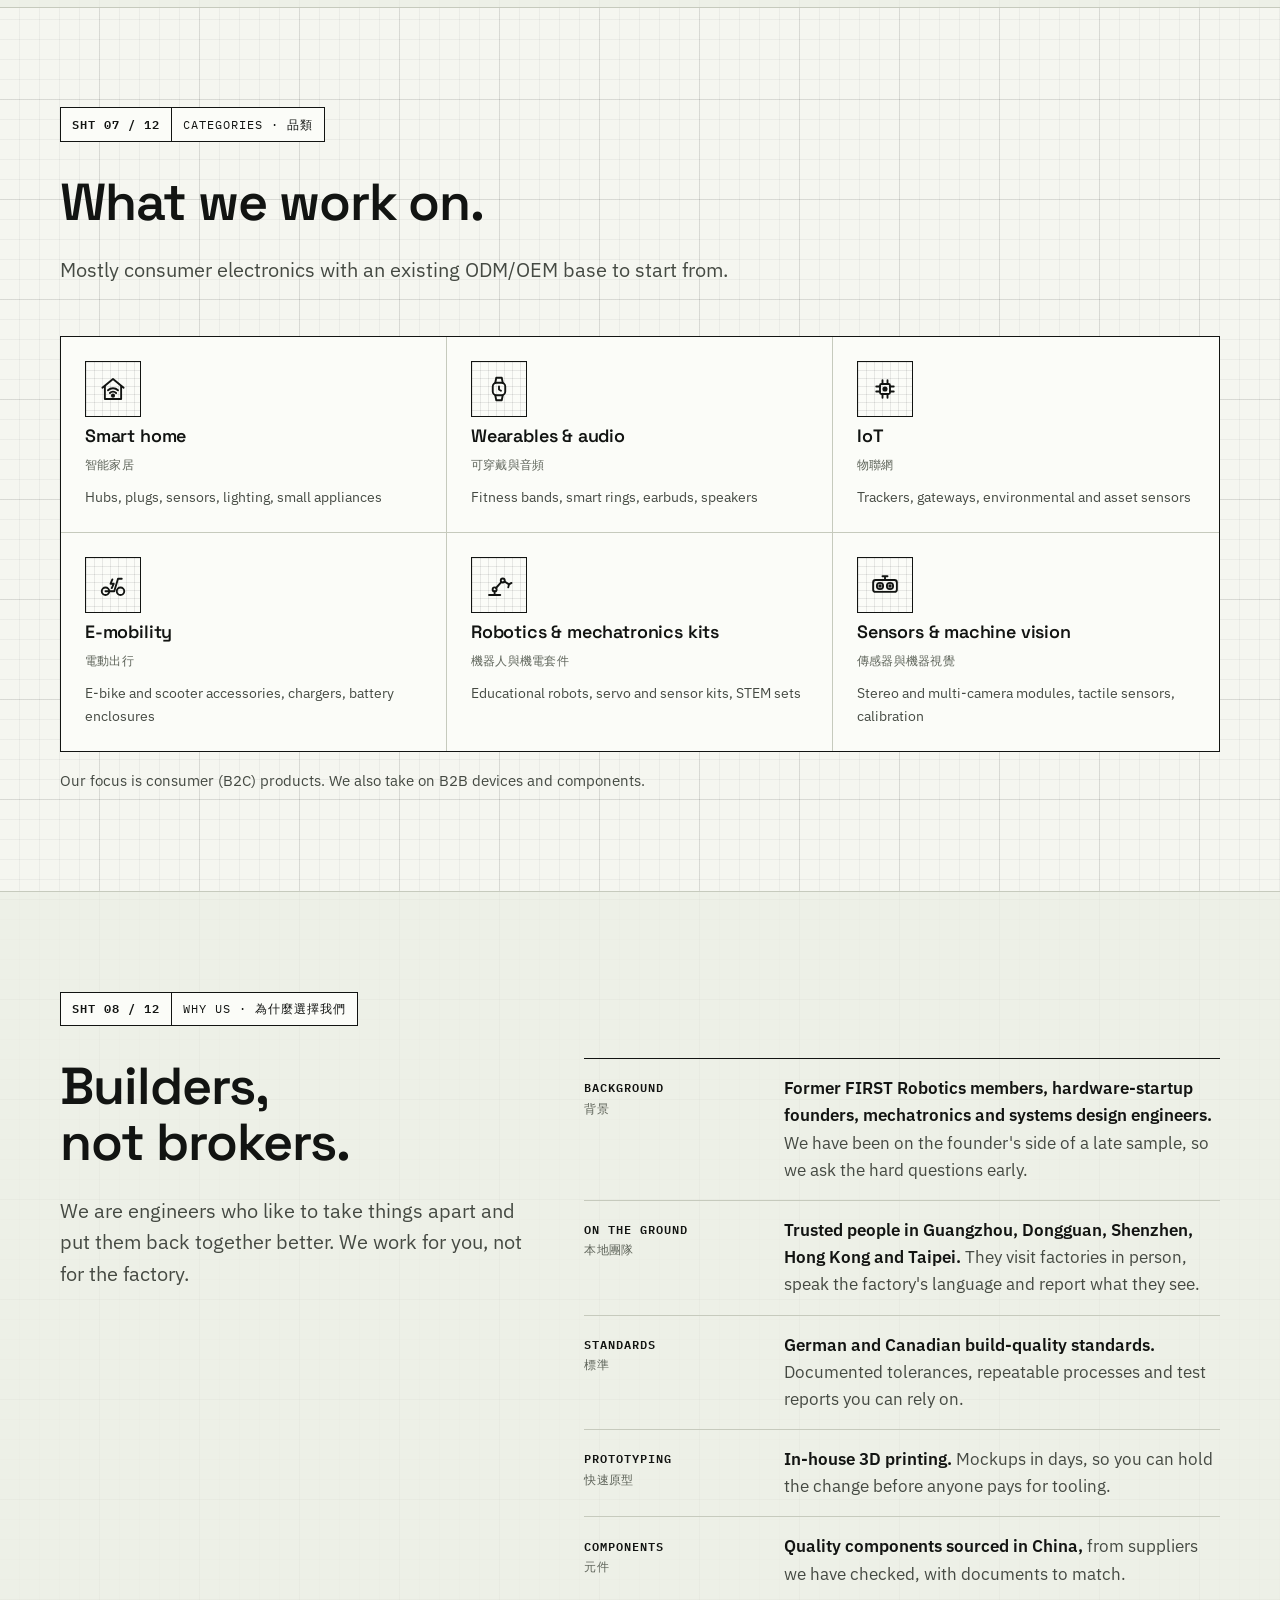
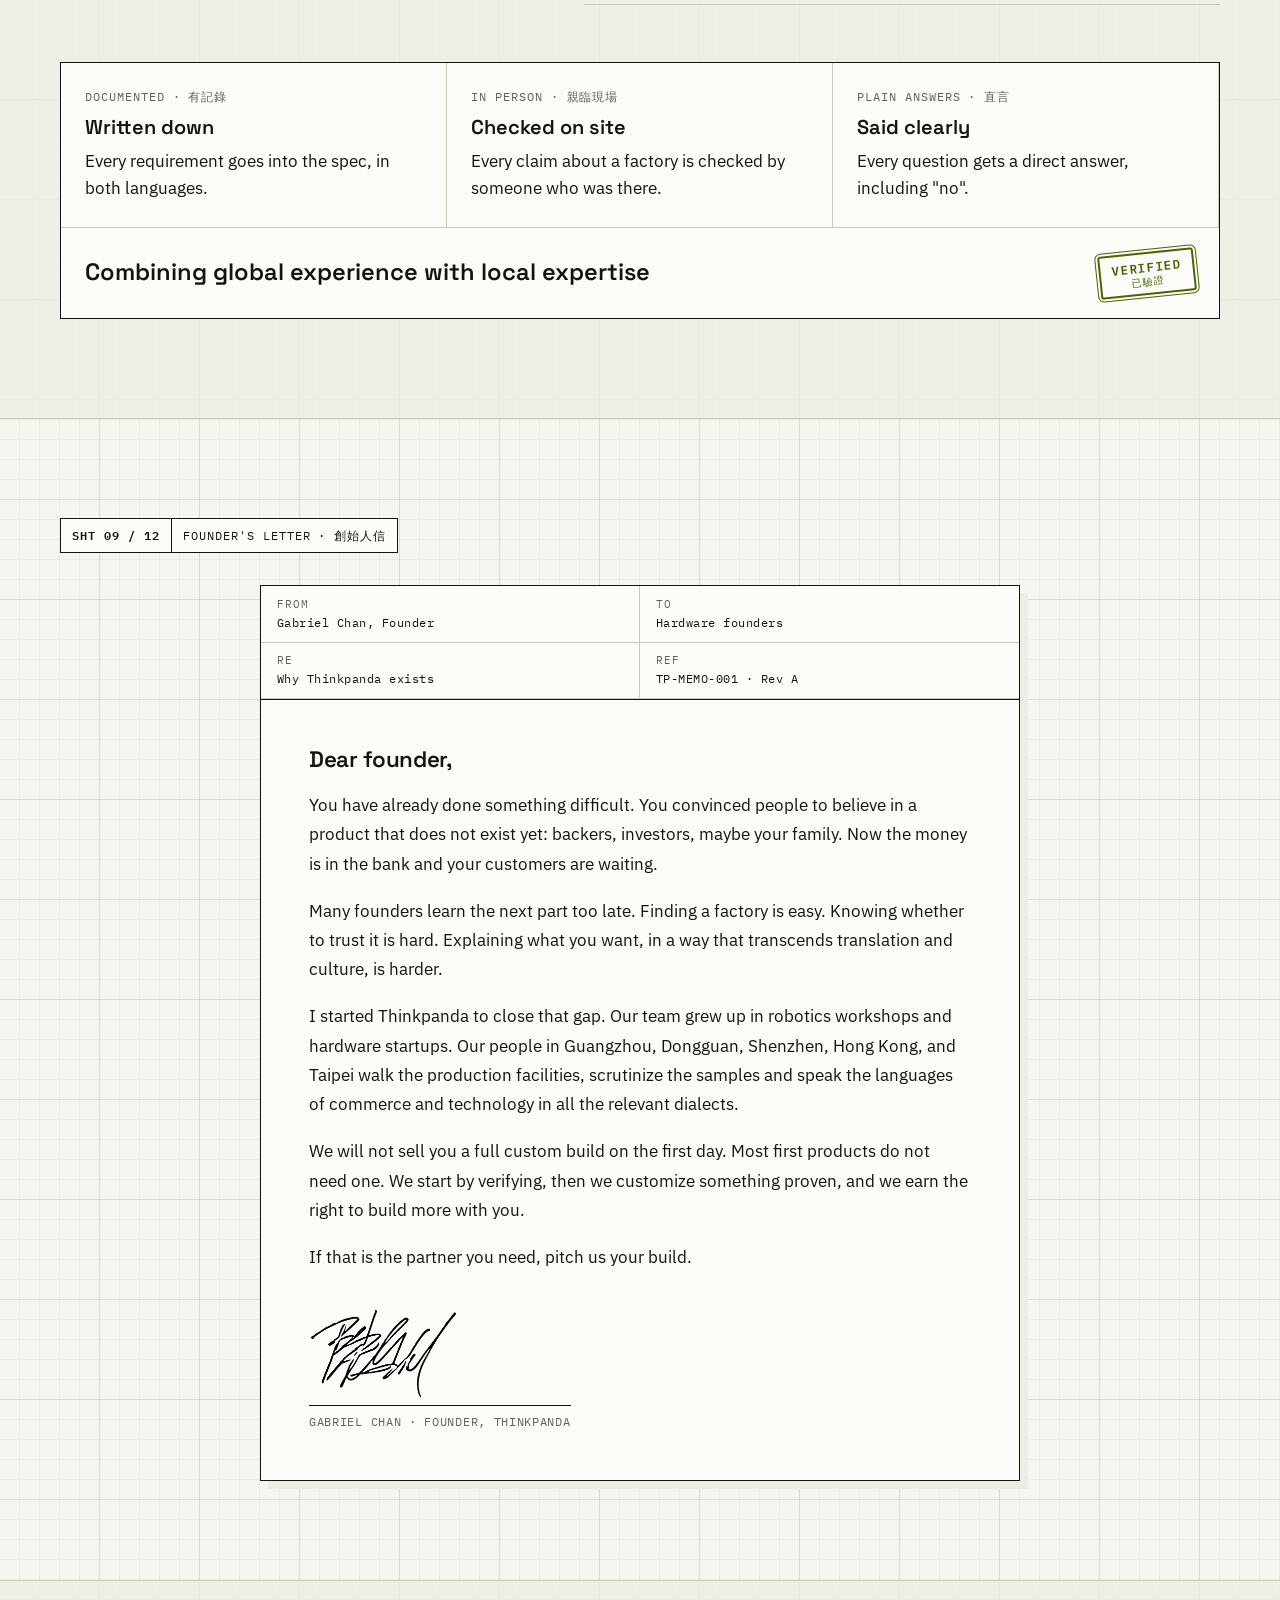
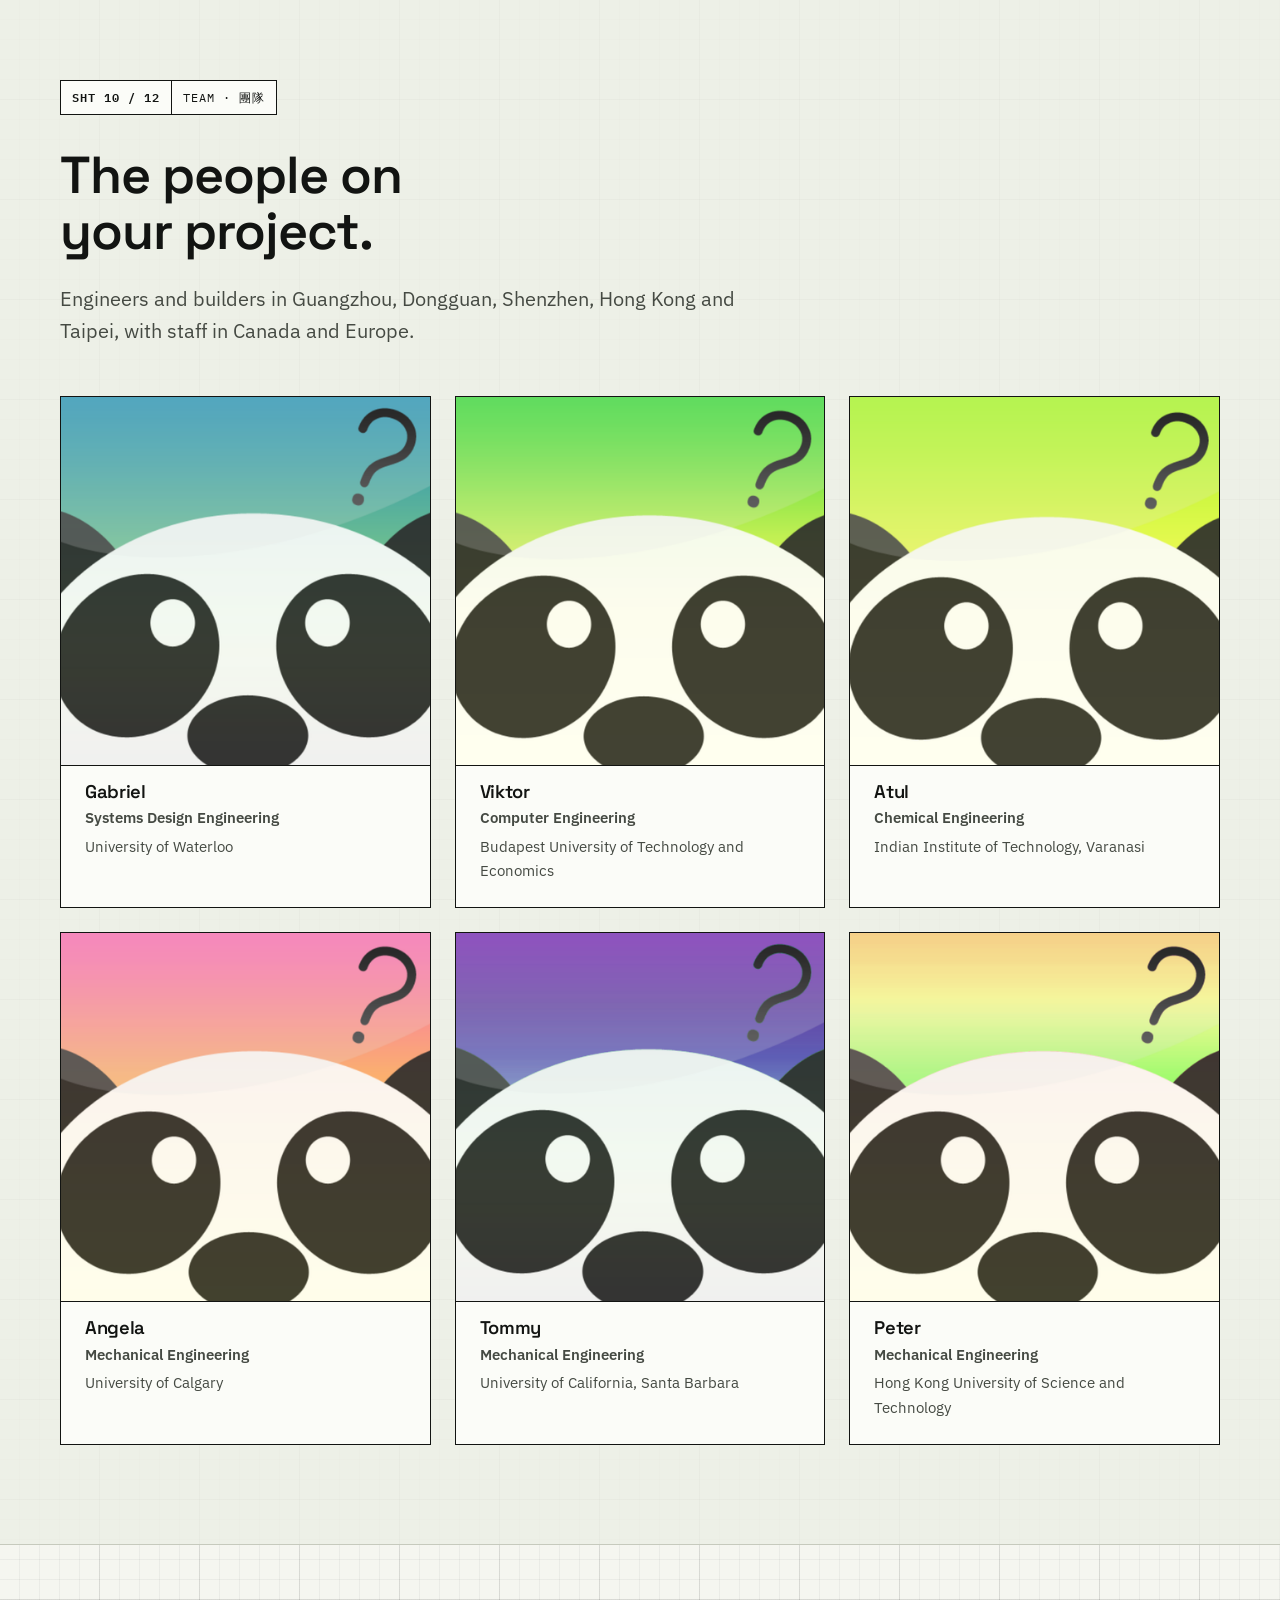
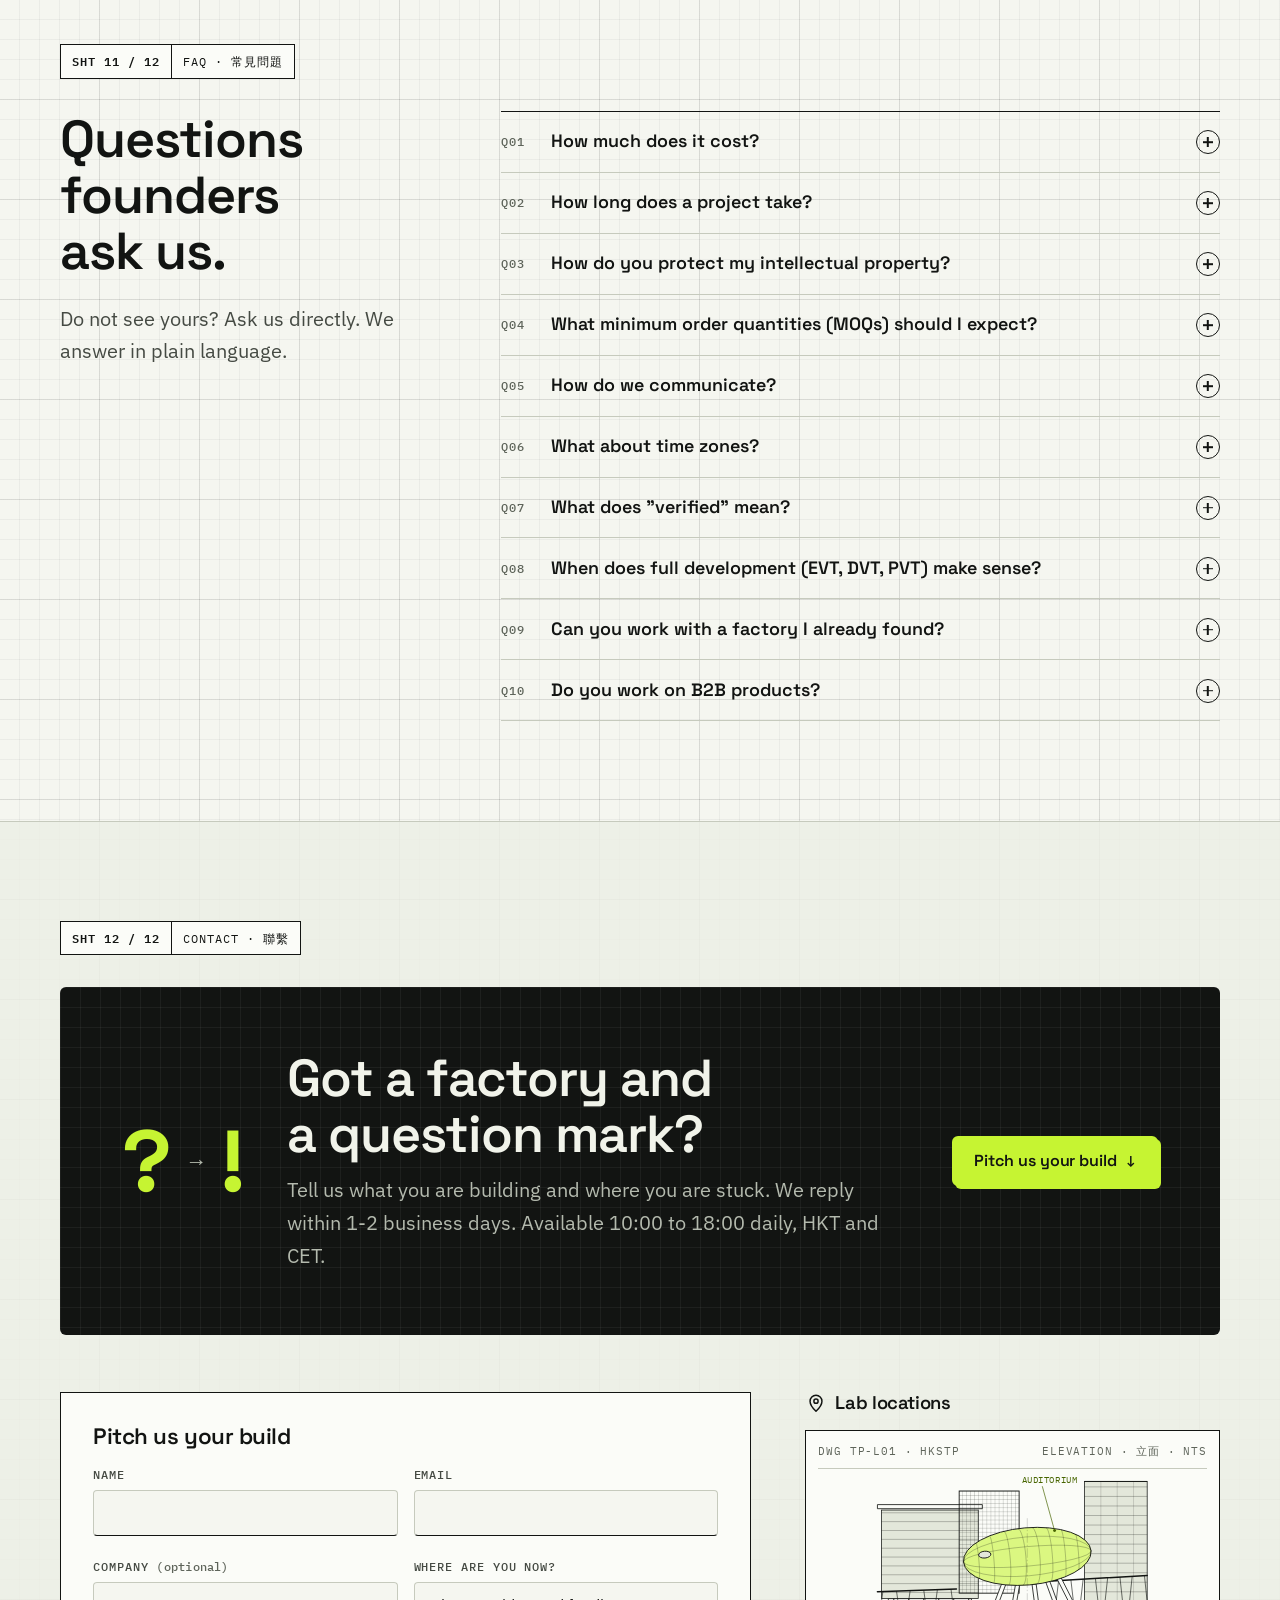
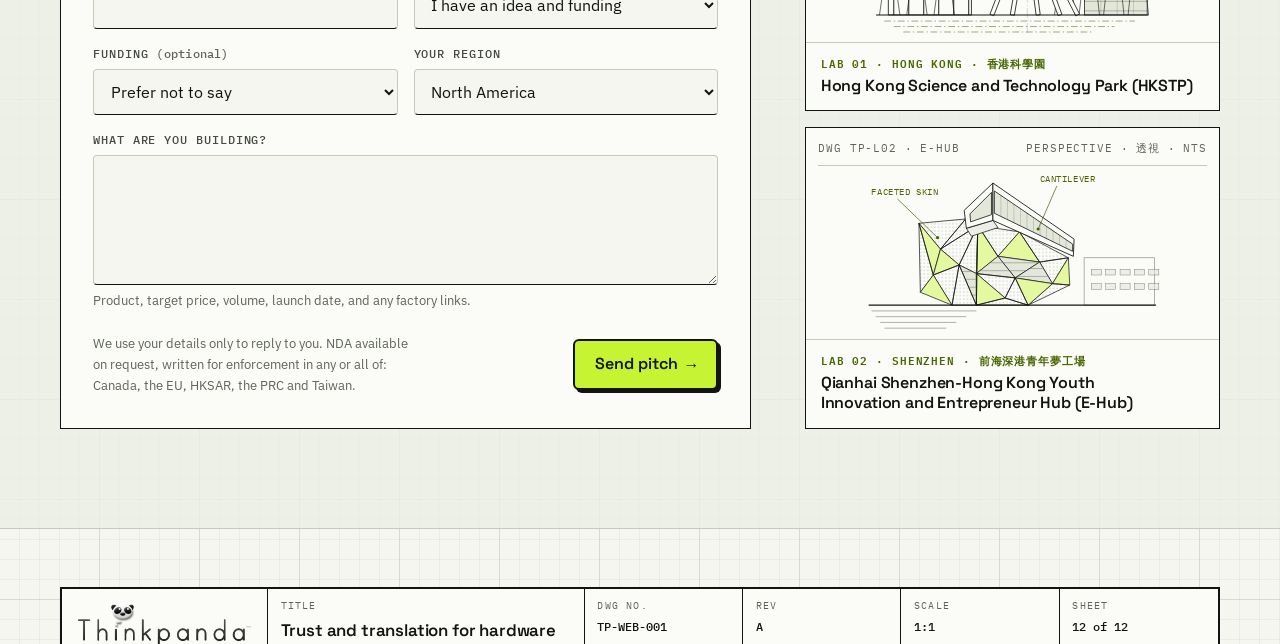
==== commit 78303f04: "." ====
--- a/index.html
+++ b/index.html
@@ -729,11 +729,10 @@
 @media (prefers-color-scheme:dark){:root:not([data-theme="light"]) .sig-img{filter:invert(1)}}
 :root[data-theme="dark"] .sig-img{filter:invert(1)}
 
-/* Example product tabs: full width, 3 per row on all screens */
-.xv-tabs{display:grid;grid-template-columns:repeat(3,minmax(0,1fr));width:100%;max-width:100%}
-.xv-tab{border-right:1px solid var(--rule-strong);border-bottom:1px solid var(--rule-strong)}
-.xv-tab:nth-child(3n){border-right:0}
-.xv-tab:nth-last-child(-n+3){border-bottom:0}
+/* Example product tabs: every tab fully bordered, 3 per row on wide screens, 2 per row on narrow, labels on one line */
+.xv-tabs{display:grid;grid-template-columns:repeat(3,minmax(0,1fr));gap:0;width:100%;max-width:100%;border:0;padding:0 1px 1px 0;margin-bottom:var(--s-5)}
+.xv-tabs .xv-tab{border:1px solid var(--rule-strong);margin:0 -1px -1px 0;box-sizing:border-box;white-space:nowrap;justify-content:center;min-width:0}
+@media (max-width:720px){.xv-tabs{grid-template-columns:repeat(2,minmax(0,1fr))}.xv-tabs .xv-tab{padding:.75rem .5rem}}
 </style>
 </head>
 <body>
